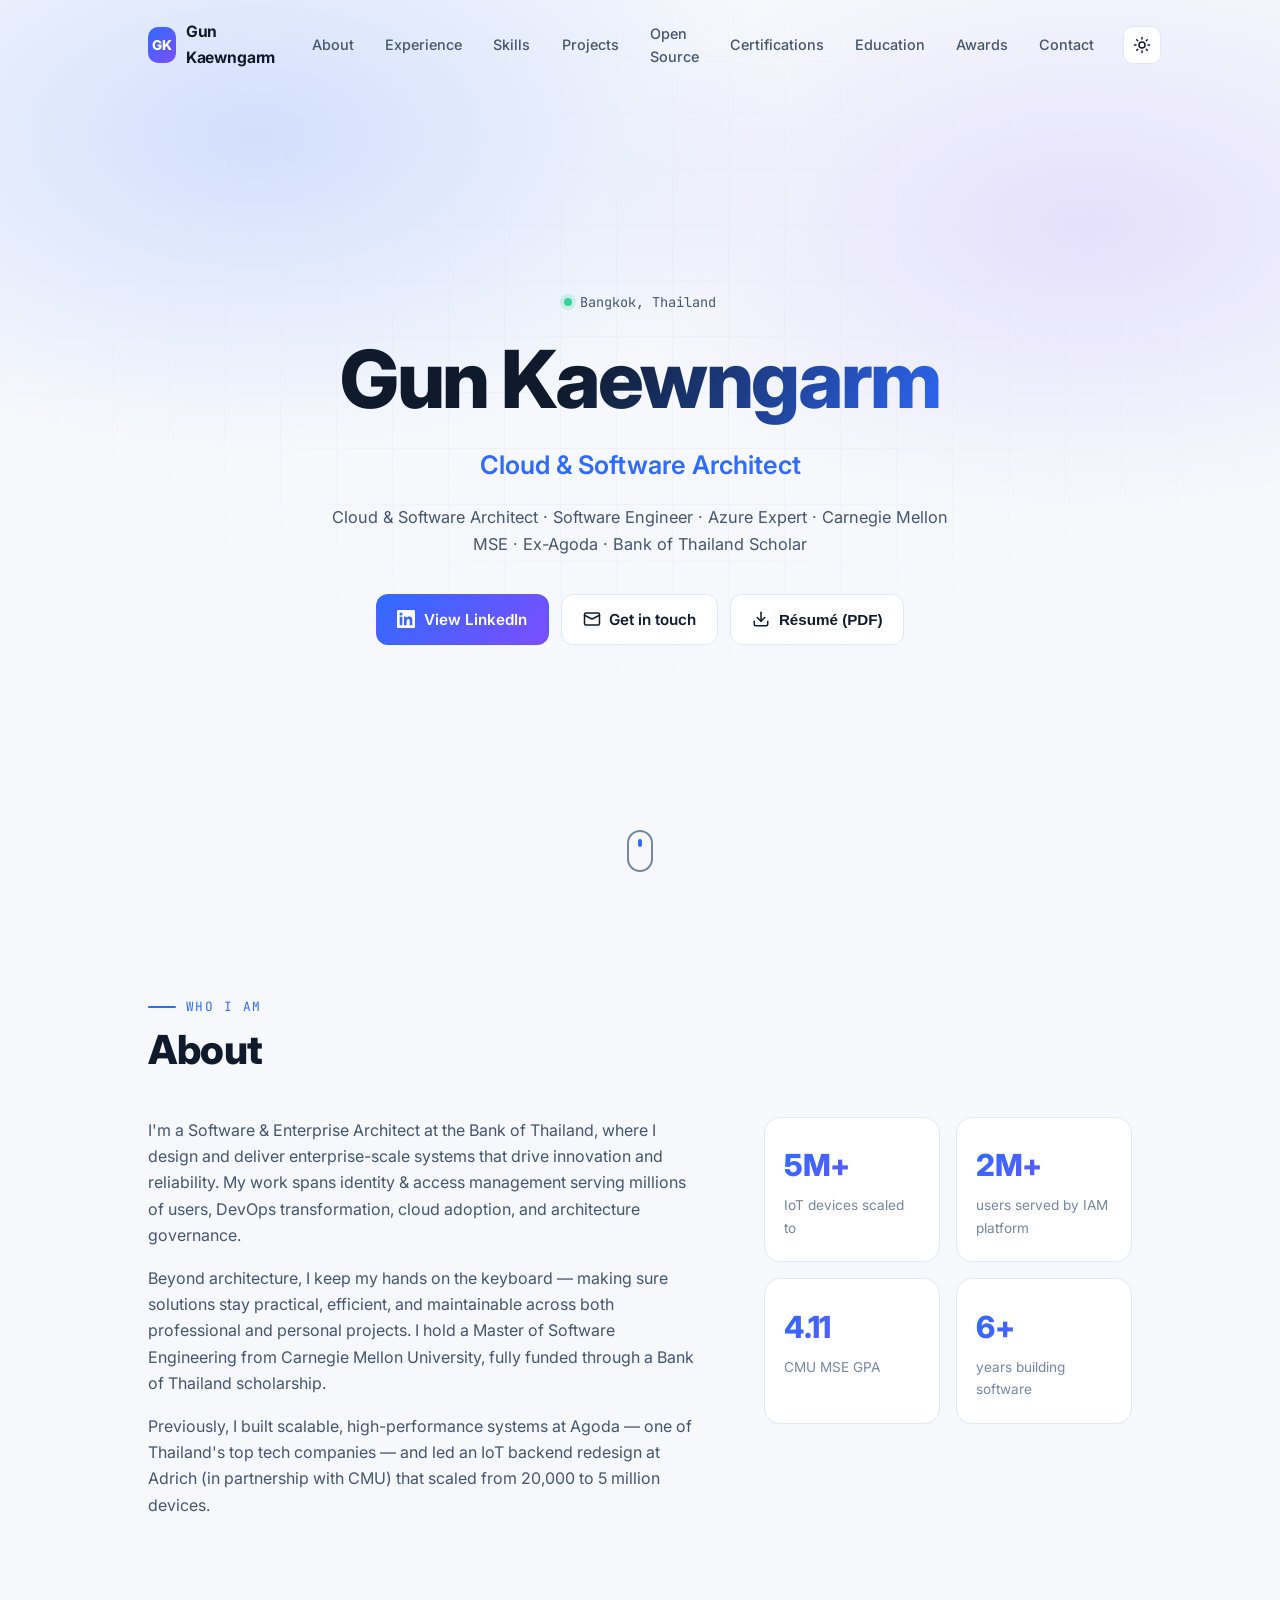
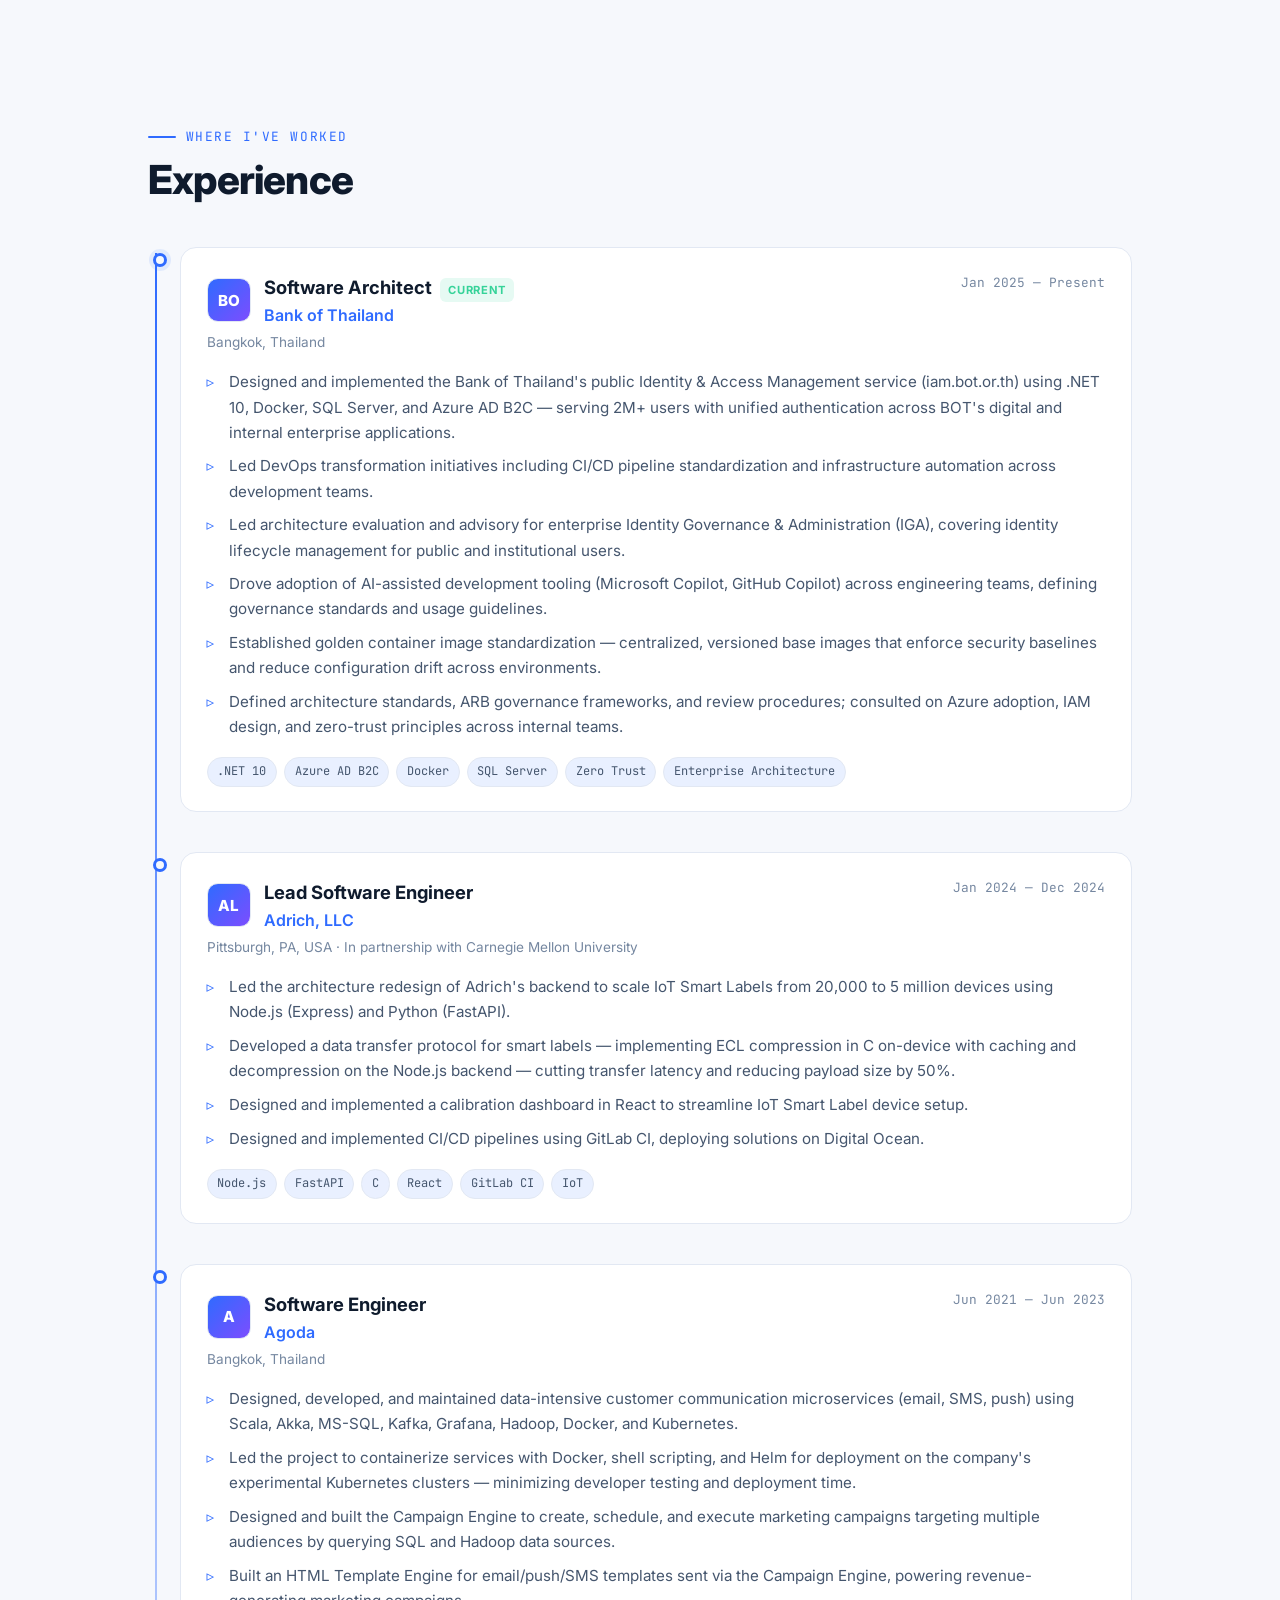
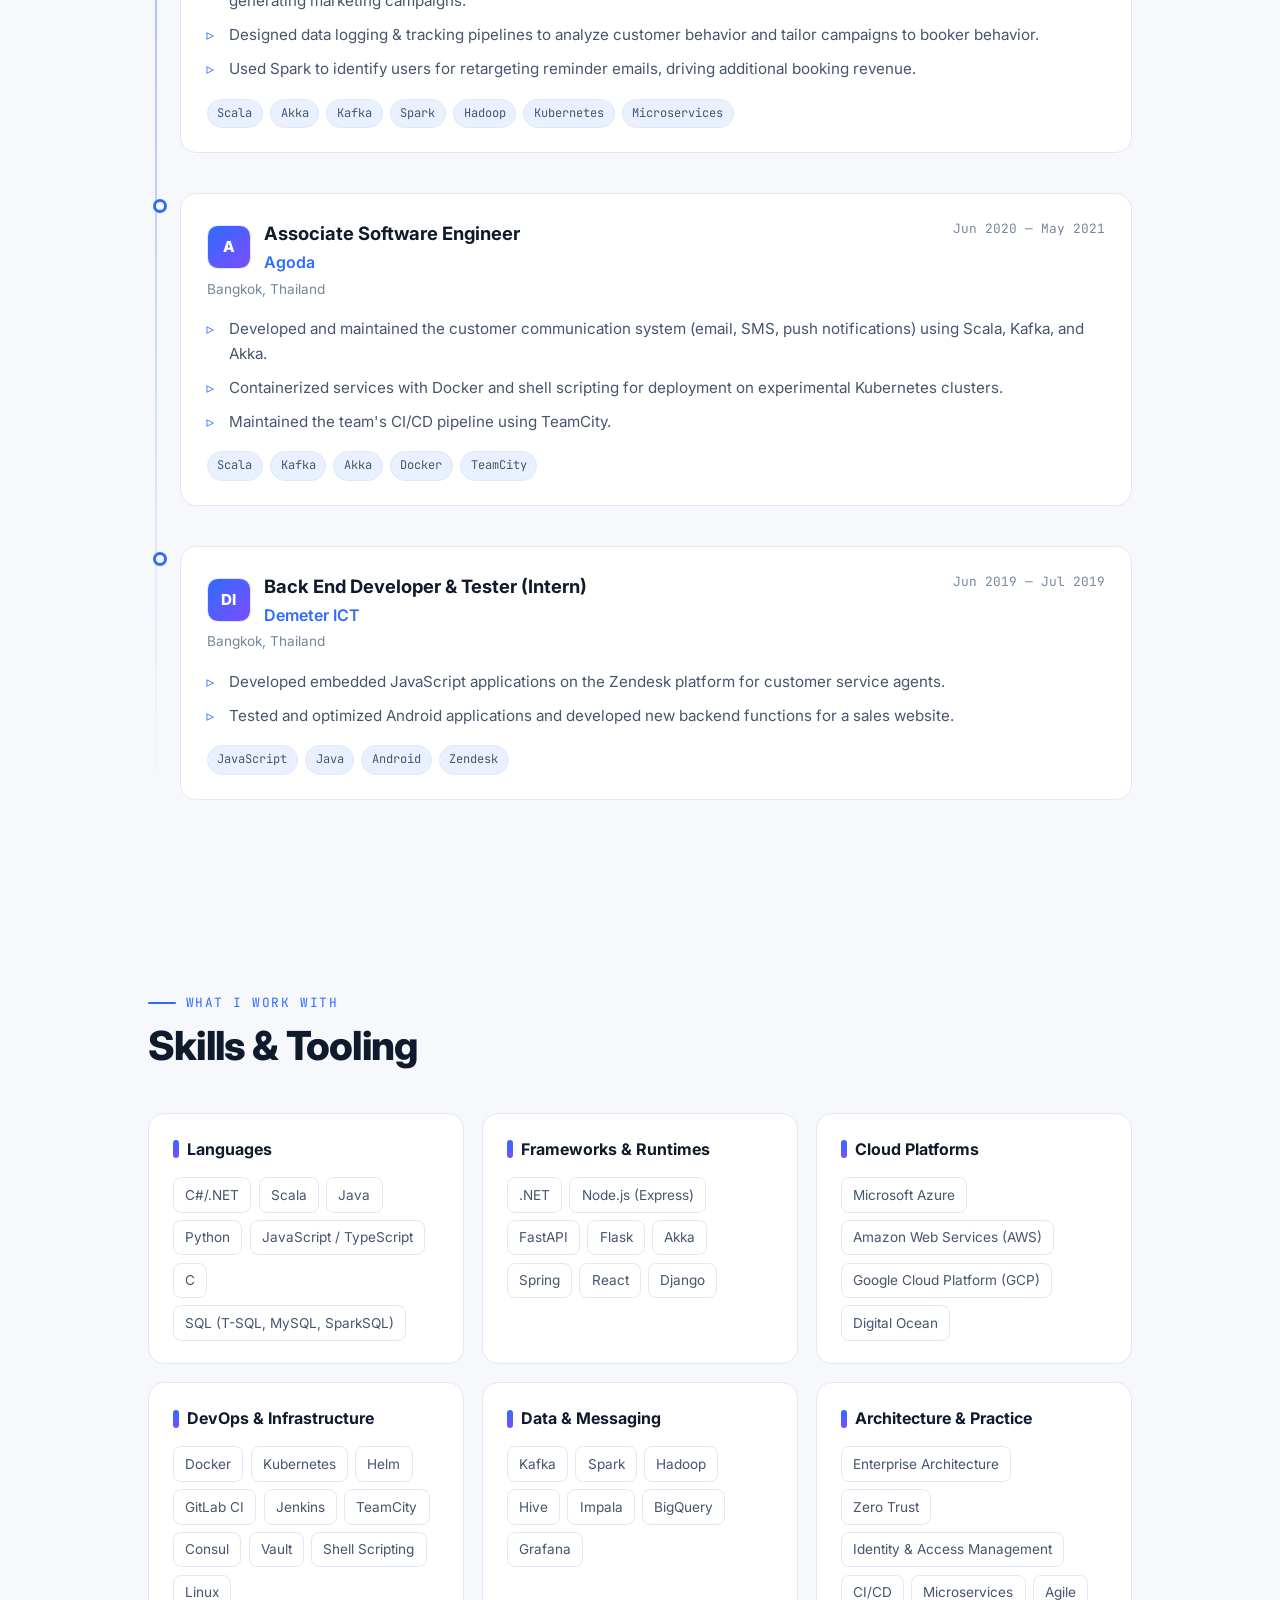
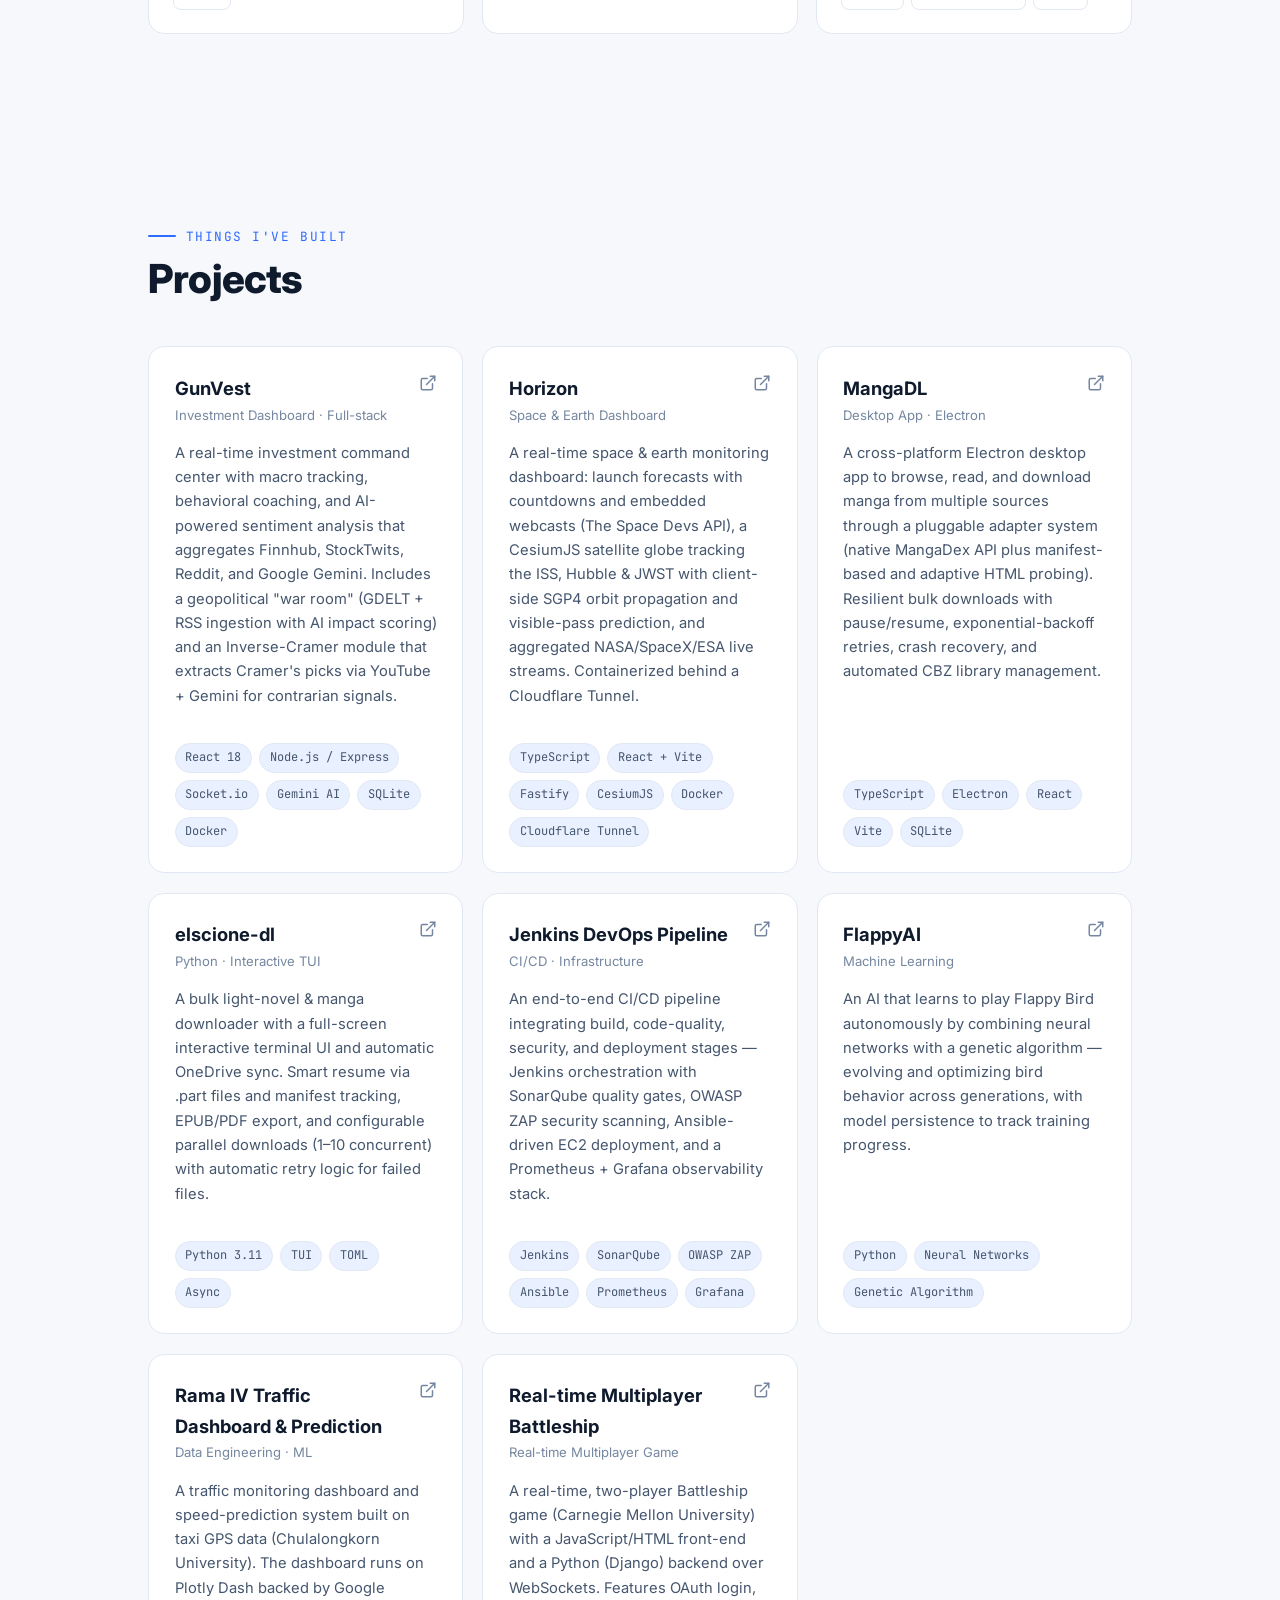
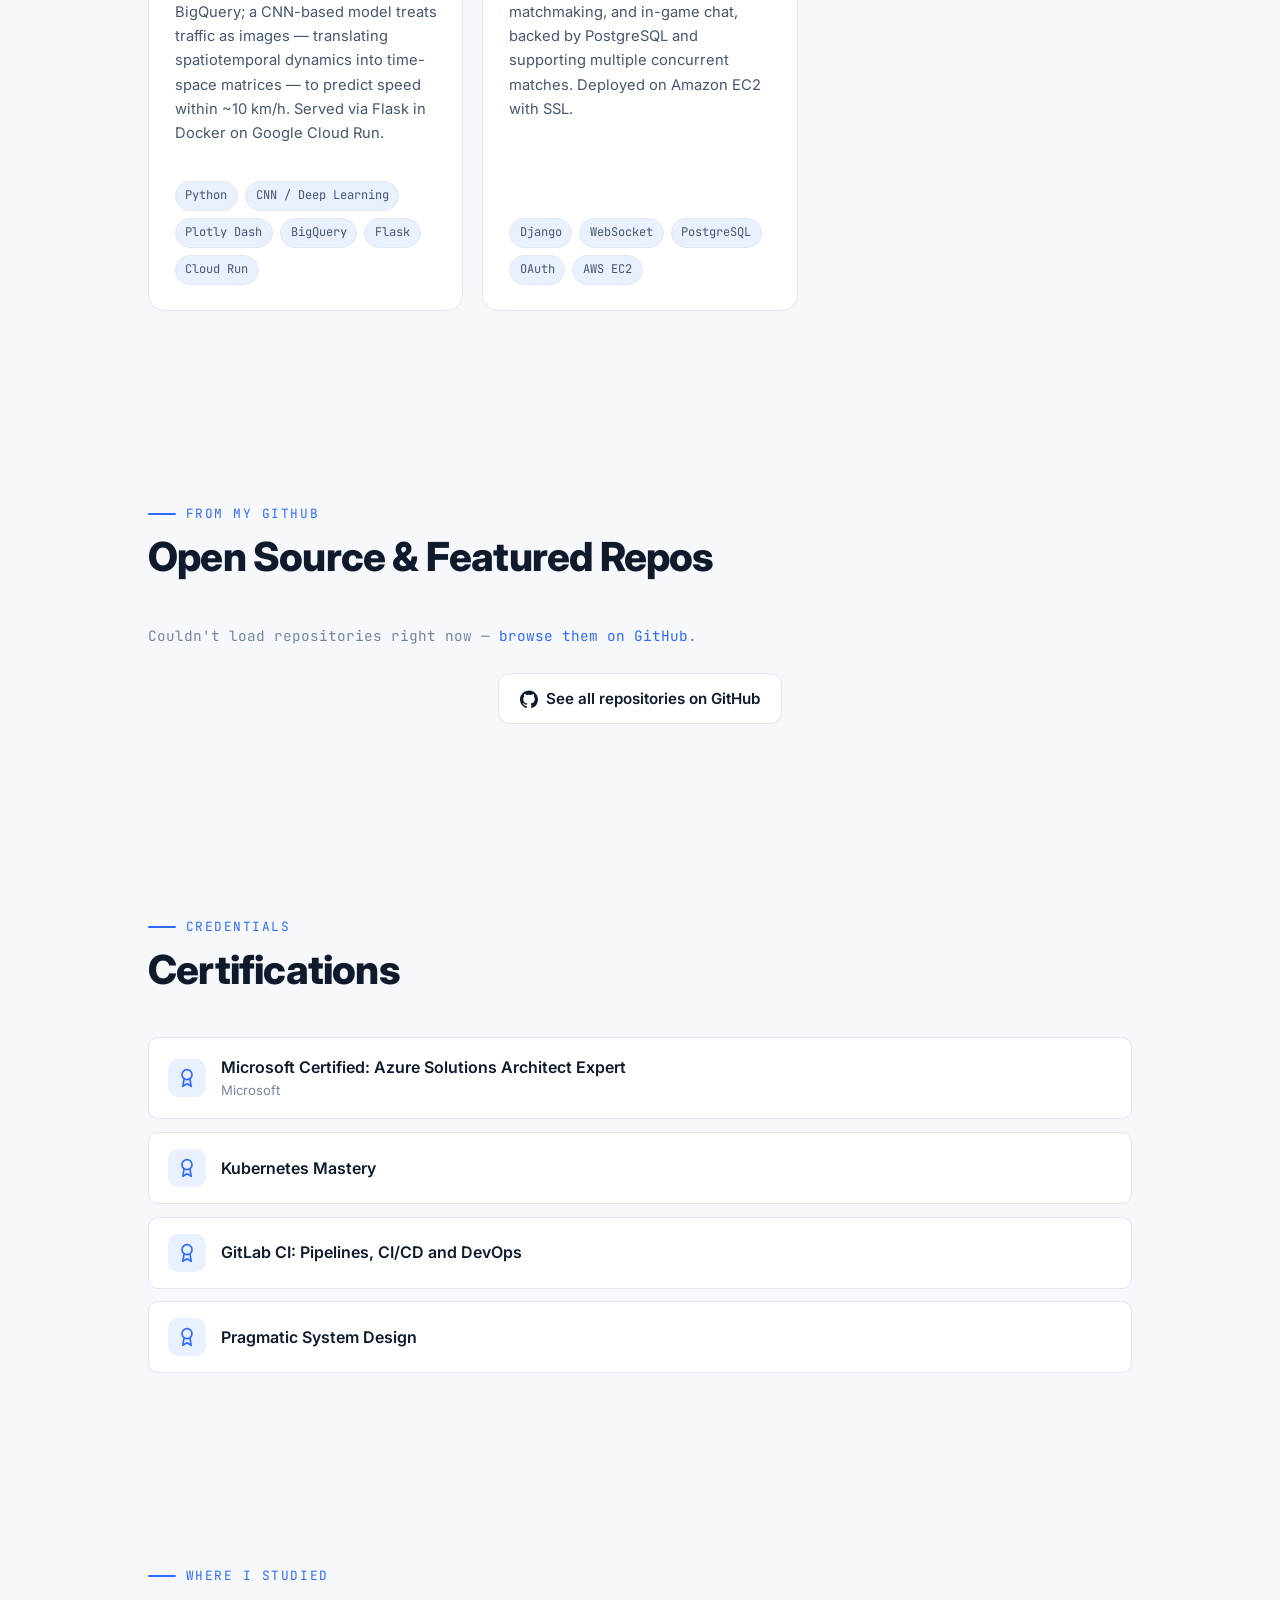
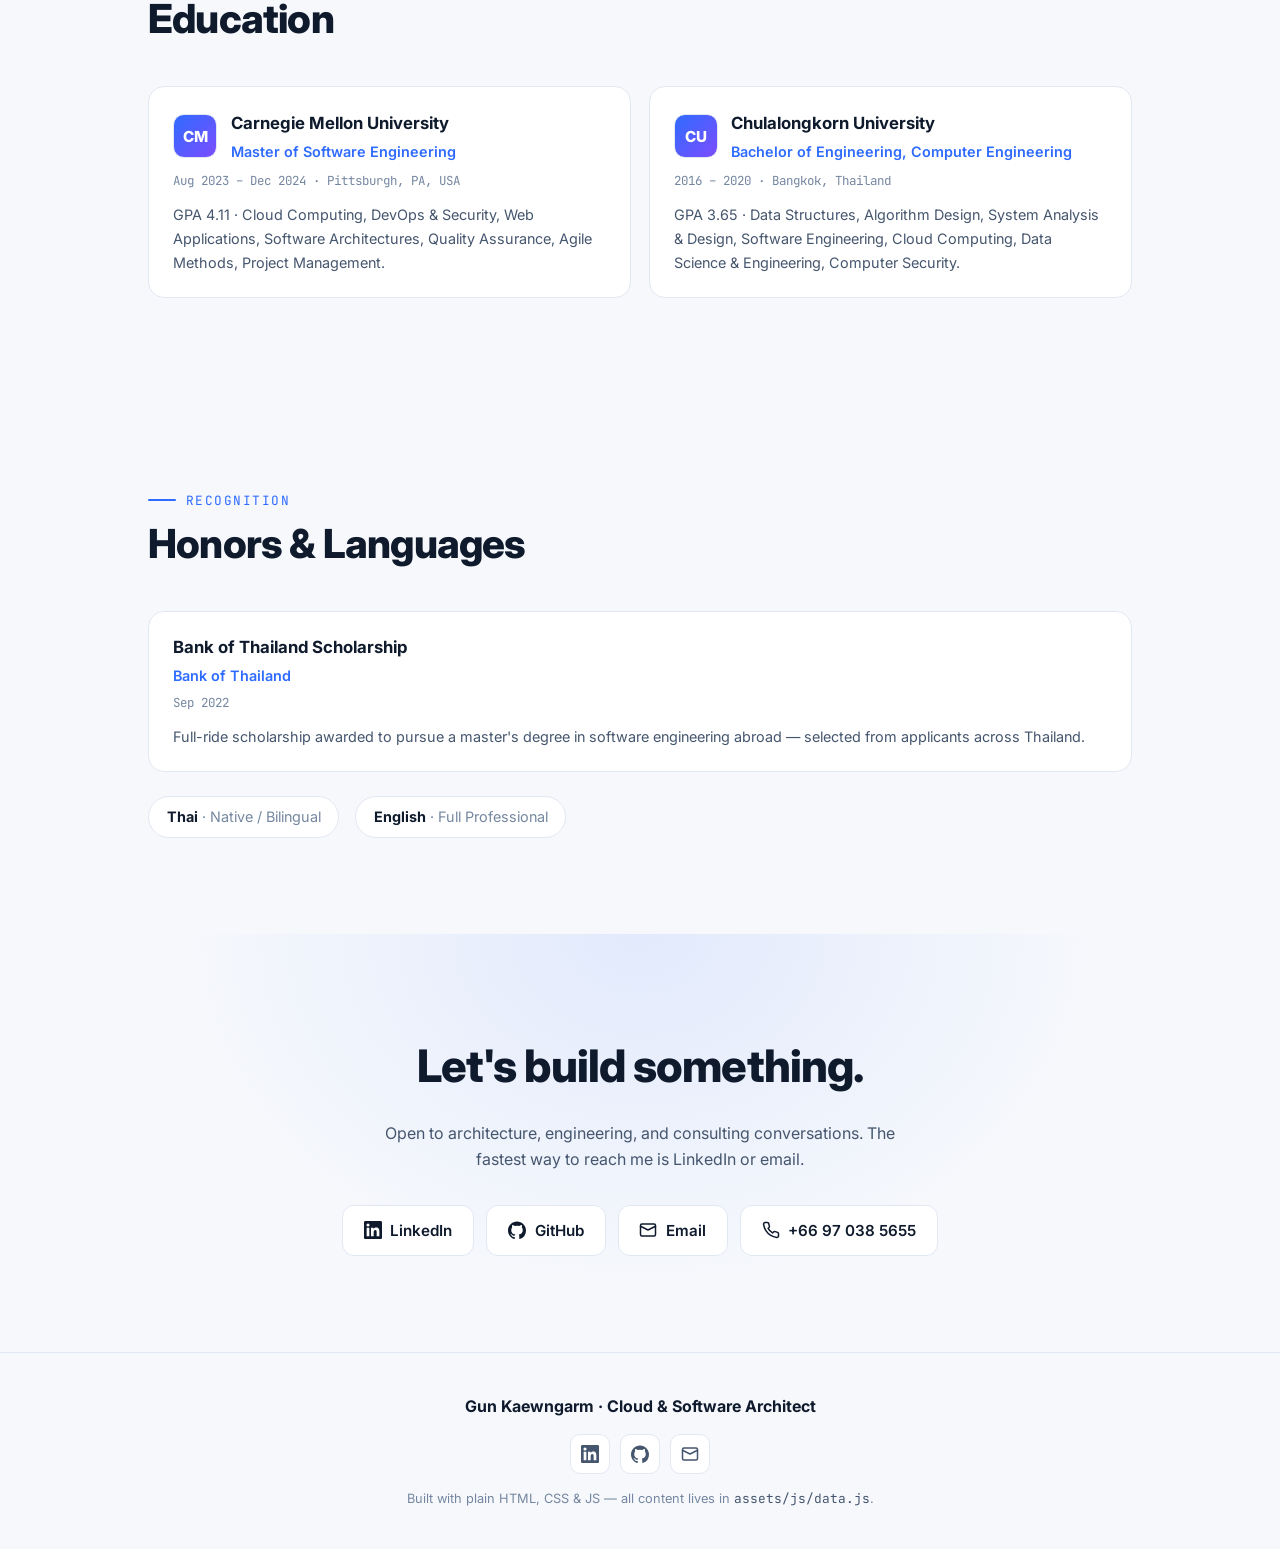
==== index.html @ 839a7183 "Add opt-in Arcane (BG3-inspired) theme Add a third theme alongside dark/light, selectable from a new" ====
<!DOCTYPE html>
<html lang="en" data-theme="dark">
<head>
  <meta charset="UTF-8" />
  <meta name="viewport" content="width=device-width, initial-scale=1.0" />
  <title>Gun Kaewngarm — Cloud & Software Architect</title>
  <meta name="description" content="Gun Kaewngarm — Cloud & Software Architect at the Bank of Thailand. Carnegie Mellon Master of Software Engineering, ex-Agoda." />
  <meta name="author" content="Gun Kaewngarm" />

  <!-- Open Graph / social preview -->
  <meta property="og:type" content="website" />
  <meta property="og:title" content="Gun Kaewngarm — Cloud & Software Architect" />
  <meta property="og:description" content="Cloud & Software Architect at the Bank of Thailand. Carnegie Mellon MSE, ex-Agoda." />
  <meta property="og:url" content="https://givewgun.com" />
  <meta property="og:image" content="https://givewgun.com/assets/og-image.png" />
  <meta name="twitter:card" content="summary_large_image" />
  <meta name="twitter:image" content="https://givewgun.com/assets/og-image.png" />

  <link rel="canonical" href="https://givewgun.com" />
  <link rel="icon" type="image/svg+xml" href="assets/favicon.svg" />

  <link rel="preconnect" href="https://fonts.googleapis.com" />
  <link rel="preconnect" href="https://fonts.gstatic.com" crossorigin />
  <link href="https://fonts.googleapis.com/css2?family=Cinzel:wght@500;600;700&family=Inter:wght@400;500;600;700;800&family=JetBrains+Mono:wght@400;500&display=swap" rel="stylesheet" />

  <link rel="stylesheet" href="assets/css/styles.css" />
</head>
<body>
  <!-- Skip link for accessibility -->
  <a href="#main" class="skip-link">Skip to content</a>

  <!-- Navigation -->
  <header class="nav" id="nav">
    <div class="nav__inner">
      <a href="#top" class="nav__logo" aria-label="Home">
        <span class="nav__logo-mark" data-logo></span>
        <span class="nav__logo-text" data-name></span>
      </a>
      <nav class="nav__links" data-nav aria-label="Primary"></nav>
      <div class="nav__actions">
        <div class="theme-menu" id="themeMenu">
          <button class="theme-toggle" id="themeToggle" aria-haspopup="true" aria-expanded="false" aria-label="Choose theme" title="Choose theme"></button>
        </div>
        <button class="nav__burger" id="burger" aria-label="Open menu" aria-expanded="false">
          <span></span><span></span><span></span>
        </button>
      </div>
    </div>
  </header>

  <main id="main">
    <!-- Hero -->
    <section class="hero" id="top">
      <div class="hero__bg" aria-hidden="true"></div>
      <div class="hero__inner">
        <p class="hero__eyebrow" data-hero-location></p>
        <h1 class="hero__name" data-hero-name></h1>
        <p class="hero__role" data-hero-role></p>
        <p class="hero__headline" data-hero-headline></p>
        <div class="hero__cta" data-hero-cta></div>
      </div>
      <a href="#about" class="hero__scroll" aria-label="Scroll down">
        <span></span>
      </a>
    </section>

    <!-- Dynamic sections render here -->
    <div id="sections"></div>
  </main>

  <footer class="footer">
    <div class="footer__inner">
      <p class="footer__name" data-footer-name></p>
      <div class="footer__links" data-footer-links></div>
      <p class="footer__note">Built with plain HTML, CSS & JS — all content lives in <code>assets/js/data.js</code>.</p>
    </div>
  </footer>

  <script src="assets/js/data.js"></script>
  <script src="assets/js/resume.js"></script>
  <script src="assets/js/main.js"></script>
</body>
</html>
---- assets/css/styles.css ----
/* ==========================================================================
   THEME TOKENS
   ========================================================================== */
:root {
  --max-width: 1080px;
  --gutter: clamp(1.25rem, 4vw, 3rem);
  --radius: 16px;
  --radius-sm: 10px;
  --font-sans: "Inter", system-ui, -apple-system, "Segoe UI", Roboto, sans-serif;
  --font-mono: "JetBrains Mono", ui-monospace, "SFMono-Regular", Menlo, monospace;
  /* Display font for headings. Dark/light keep the sans; Arcane overrides it. */
  --font-display: var(--font-sans);
  --transition: 0.25s cubic-bezier(0.4, 0, 0.2, 1);
}

html[data-theme="dark"] {
  --bg: #0a0e16;
  --bg-soft: #111722;
  --bg-card: #141b29;
  --bg-elev: #1a2333;
  --border: #243044;
  --text: #e8eef7;
  --text-soft: #9fb0c7;
  --text-dim: #6c7d96;
  --accent: #5e8bff;
  --accent-2: #9b7bff;
  --accent-soft: rgba(94, 139, 255, 0.14);
  --shadow: 0 18px 50px -20px rgba(0, 0, 0, 0.65);
  --hero-glow-1: rgba(94, 139, 255, 0.22);
  --hero-glow-2: rgba(155, 123, 255, 0.18);
}

html[data-theme="light"] {
  --bg: #f6f8fc;
  --bg-soft: #ffffff;
  --bg-card: #ffffff;
  --bg-elev: #ffffff;
  --border: #e2e8f3;
  --text: #0f1b2d;
  --text-soft: #45566e;
  --text-dim: #7587a0;
  --accent: #2f6bff;
  --accent-2: #7c4dff;
  --accent-soft: rgba(47, 107, 255, 0.1);
  --shadow: 0 18px 45px -24px rgba(31, 54, 99, 0.4);
  --hero-glow-1: rgba(47, 107, 255, 0.18);
  --hero-glow-2: rgba(124, 77, 255, 0.14);
}

/* Opt-in "Arcane" theme — Baldur's Gate 3-inspired (gold + arcane violet) */
html[data-theme="arcane"] {
  --bg: #0c0913;
  --bg-soft: #130e1d;
  --bg-card: #181125;
  --bg-elev: #20172f;
  --border: #34284a;
  --text: #f1e9da;
  --text-soft: #c3b6cf;
  --text-dim: #8a7c9c;
  --accent: #d4af37;
  --accent-2: #9a6cff;
  --accent-soft: rgba(212, 175, 55, 0.14);
  --shadow: 0 20px 55px -22px rgba(0, 0, 0, 0.8);
  --hero-glow-1: rgba(212, 175, 55, 0.22);
  --hero-glow-2: rgba(154, 108, 255, 0.22);
  --font-display: "Cinzel", Georgia, "Times New Roman", serif;
}

/* Arcane decorative touches (kept restrained) */
html[data-theme="arcane"] body {
  background-image:
    radial-gradient(60% 50% at 50% -5%, rgba(154, 108, 255, 0.1), transparent 70%),
    radial-gradient(40% 30% at 100% 0%, rgba(212, 175, 55, 0.08), transparent 70%);
  background-attachment: fixed;
}
html[data-theme="arcane"] .section__title,
html[data-theme="arcane"] .contact__title { letter-spacing: 0.01em; }
html[data-theme="arcane"] .hero__name { letter-spacing: -0.01em; }
html[data-theme="arcane"] .section__kicker { color: var(--accent); }
html[data-theme="arcane"] .nav__logo-mark,
html[data-theme="arcane"] .btn--primary,
html[data-theme="arcane"] .stat__value,
html[data-theme="arcane"] .org-logo--fallback {
  background: linear-gradient(135deg, var(--accent), var(--accent-2));
}

/* ==========================================================================
   RESET / BASE
   ========================================================================== */
*, *::before, *::after { box-sizing: border-box; }
* { margin: 0; }

html { scroll-behavior: smooth; scroll-padding-top: 90px; }

body {
  font-family: var(--font-sans);
  background: var(--bg);
  color: var(--text);
  line-height: 1.65;
  -webkit-font-smoothing: antialiased;
  text-rendering: optimizeLegibility;
  transition: background var(--transition), color var(--transition);
  overflow-x: hidden;
}

@media (prefers-reduced-motion: reduce) {
  html { scroll-behavior: auto; }
  *, *::before, *::after { animation-duration: 0.001ms !important; transition-duration: 0.001ms !important; }
}

a { color: inherit; text-decoration: none; }
ul { list-style: none; padding: 0; }
img { max-width: 100%; display: block; }

.skip-link {
  position: absolute; left: -999px; top: 0; z-index: 200;
  background: var(--accent); color: #fff; padding: 0.6rem 1rem; border-radius: 0 0 8px 0;
}
.skip-link:focus { left: 0; }

:focus-visible { outline: 2px solid var(--accent); outline-offset: 3px; border-radius: 4px; }

/* ==========================================================================
   LAYOUT HELPERS
   ========================================================================== */
.section {
  max-width: var(--max-width);
  margin: 0 auto;
  padding: clamp(3.5rem, 8vw, 6rem) var(--gutter);
}
.section__head { margin-bottom: 2.75rem; }
.section__kicker {
  font-family: var(--font-mono);
  font-size: 0.8rem;
  letter-spacing: 0.12em;
  text-transform: uppercase;
  color: var(--accent);
  display: flex; align-items: center; gap: 0.6rem;
}
.section__kicker::before {
  content: ""; width: 28px; height: 2px; background: var(--accent); border-radius: 2px;
}
.section__title {
  font-family: var(--font-display);
  font-size: clamp(1.7rem, 4vw, 2.5rem);
  font-weight: 800;
  letter-spacing: -0.02em;
  margin-top: 0.6rem;
  line-height: 1.15;
}

/* ==========================================================================
   NAV
   ========================================================================== */
.nav {
  position: fixed; top: 0; left: 0; right: 0; z-index: 100;
  transition: background var(--transition), border-color var(--transition), backdrop-filter var(--transition);
  border-bottom: 1px solid transparent;
}
.nav.is-scrolled {
  background: color-mix(in srgb, var(--bg) 82%, transparent);
  backdrop-filter: blur(14px) saturate(160%);
  border-bottom-color: var(--border);
}
.nav__inner {
  max-width: var(--max-width); margin: 0 auto;
  padding: 0.85rem var(--gutter);
  display: flex; align-items: center; justify-content: space-between; gap: 1rem;
}
.nav__logo { display: flex; align-items: center; gap: 0.6rem; font-weight: 700; }
.nav__logo-mark {
  display: grid; place-items: center;
  width: 36px; height: 36px; border-radius: 10px;
  background: linear-gradient(135deg, var(--accent), var(--accent-2));
  color: #fff; font-size: 0.85rem; font-weight: 800; letter-spacing: 0.02em;
}
.nav__logo-text { font-size: 0.98rem; letter-spacing: -0.01em; }
.nav__links { display: flex; align-items: center; gap: 0.35rem; }
.nav__links a {
  font-size: 0.9rem; font-weight: 500; color: var(--text-soft);
  padding: 0.5rem 0.8rem; border-radius: 8px; transition: color var(--transition), background var(--transition);
}
.nav__links a:hover { color: var(--text); background: var(--accent-soft); }
.nav__links a.is-active { color: var(--accent); }
.nav__actions { display: flex; align-items: center; gap: 0.5rem; }

.theme-toggle {
  width: 38px; height: 38px; border-radius: 10px; cursor: pointer;
  background: var(--bg-card); border: 1px solid var(--border); color: var(--text);
  display: grid; place-items: center; transition: var(--transition);
}
.theme-toggle:hover { border-color: var(--accent); color: var(--accent); }
.theme-toggle svg { width: 18px; height: 18px; }

/* Theme menu (dropdown) */
.theme-menu { position: relative; }
.theme-menu__pop {
  position: absolute; top: calc(100% + 8px); right: 0; z-index: 120;
  min-width: 150px; padding: 6px;
  background: var(--bg-card); border: 1px solid var(--border); border-radius: 12px;
  box-shadow: var(--shadow);
  display: flex; flex-direction: column; gap: 2px;
  opacity: 0; transform: translateY(-6px) scale(0.98); transform-origin: top right;
  pointer-events: none; transition: var(--transition);
}
.theme-menu.is-open .theme-menu__pop { opacity: 1; transform: none; pointer-events: auto; }
.theme-menu__item {
  display: flex; align-items: center; gap: 0.6rem; width: 100%;
  padding: 0.5rem 0.7rem; border-radius: 8px; cursor: pointer;
  background: none; border: none; color: var(--text-soft);
  font: inherit; font-size: 0.9rem; text-align: left; transition: var(--transition);
}
.theme-menu__item:hover { background: var(--accent-soft); color: var(--text); }
.theme-menu__item.is-active { color: var(--accent); }
.theme-menu__item.is-active::after { content: "✓"; margin-left: auto; font-size: 0.85rem; }
.theme-menu__item svg { width: 17px; height: 17px; flex: none; }

.nav__burger {
  display: none; width: 38px; height: 38px; border-radius: 10px; cursor: pointer;
  background: var(--bg-card); border: 1px solid var(--border);
  flex-direction: column; align-items: center; justify-content: center; gap: 4px;
}
.nav__burger span { width: 18px; height: 2px; background: var(--text); border-radius: 2px; transition: var(--transition); }
.nav__burger[aria-expanded="true"] span:nth-child(1) { transform: translateY(6px) rotate(45deg); }
.nav__burger[aria-expanded="true"] span:nth-child(2) { opacity: 0; }
.nav__burger[aria-expanded="true"] span:nth-child(3) { transform: translateY(-6px) rotate(-45deg); }

@media (max-width: 820px) {
  .nav__burger { display: flex; }
  .nav__links {
    position: fixed; inset: 64px 0 auto 0;
    flex-direction: column; align-items: stretch; gap: 0;
    background: var(--bg-soft); border-bottom: 1px solid var(--border);
    padding: 0.5rem var(--gutter) 1.25rem;
    transform: translateY(-120%); opacity: 0; pointer-events: none;
    transition: var(--transition);
  }
  .nav__links.is-open { transform: translateY(0); opacity: 1; pointer-events: auto; }
  .nav__links a { padding: 0.85rem 0.5rem; border-radius: 0; }
}

/* ==========================================================================
   HERO
   ========================================================================== */
.hero {
  position: relative; min-height: 100svh;
  display: flex; flex-direction: column; align-items: center; justify-content: center;
  text-align: center; padding: 7rem var(--gutter) 5rem;
  overflow: hidden;
}
.hero__bg {
  position: absolute; inset: 0; z-index: 0;
  background:
    radial-gradient(60% 50% at 20% 15%, var(--hero-glow-1), transparent 70%),
    radial-gradient(55% 45% at 85% 25%, var(--hero-glow-2), transparent 70%);
}
.hero__bg::after {
  content: ""; position: absolute; inset: 0;
  background-image: linear-gradient(var(--border) 1px, transparent 1px), linear-gradient(90deg, var(--border) 1px, transparent 1px);
  background-size: 56px 56px;
  -webkit-mask-image: radial-gradient(ellipse 70% 60% at 50% 40%, #000 30%, transparent 75%);
  mask-image: radial-gradient(ellipse 70% 60% at 50% 40%, #000 30%, transparent 75%);
  opacity: 0.35;
}
.hero__inner { position: relative; z-index: 1; max-width: 820px; }
.hero__eyebrow {
  font-family: var(--font-mono); font-size: 0.85rem; color: var(--text-soft);
  display: inline-flex; align-items: center; gap: 0.5rem; margin-bottom: 1.25rem;
}
.hero__eyebrow::before { content: ""; width: 8px; height: 8px; border-radius: 50%; background: #36d399; box-shadow: 0 0 0 4px rgba(54, 211, 153, 0.18); }
.hero__name {
  font-family: var(--font-display);
  font-size: clamp(2.6rem, 9vw, 5rem); font-weight: 800; letter-spacing: -0.03em; line-height: 1.12;
  padding-bottom: 0.08em;
  background: linear-gradient(120deg, var(--text), var(--text) 40%, var(--accent));
  -webkit-background-clip: text; background-clip: text; color: transparent;
}
.hero__role {
  font-size: clamp(1.15rem, 3vw, 1.6rem); font-weight: 600; margin-top: 0.9rem;
  color: var(--accent);
}
.hero__headline {
  color: var(--text-soft); max-width: 640px; margin: 1.1rem auto 0; font-size: 1.02rem;
}
.hero__cta { display: flex; flex-wrap: wrap; gap: 0.75rem; justify-content: center; margin-top: 2.25rem; }

.btn {
  display: inline-flex; align-items: center; gap: 0.55rem;
  padding: 0.75rem 1.3rem; border-radius: 12px; font-weight: 600; font-size: 0.95rem;
  border: 1px solid var(--border); cursor: pointer; transition: var(--transition);
}
.btn svg { width: 18px; height: 18px; }
.btn--primary { background: linear-gradient(135deg, var(--accent), var(--accent-2)); color: #fff; border-color: transparent; }
.btn--primary:hover { transform: translateY(-2px); box-shadow: 0 12px 28px -10px var(--accent); }
.btn--ghost { background: var(--bg-card); color: var(--text); }
.btn--ghost:hover { border-color: var(--accent); color: var(--accent); transform: translateY(-2px); }

.hero__scroll {
  position: absolute; bottom: 1.75rem; left: 50%; transform: translateX(-50%); z-index: 1;
  width: 26px; height: 42px; border: 2px solid var(--text-dim); border-radius: 14px;
  display: grid; justify-items: center; padding-top: 7px;
}
.hero__scroll span { width: 4px; height: 8px; border-radius: 4px; background: var(--accent); animation: scroll 1.6s infinite; }
@keyframes scroll { 0% { opacity: 0; transform: translateY(-3px); } 50% { opacity: 1; } 100% { opacity: 0; transform: translateY(10px); } }

/* ==========================================================================
   REVEAL ANIMATION
   ========================================================================== */
.reveal { opacity: 0; transform: translateY(24px); transition: opacity 0.6s ease, transform 0.6s ease; }
.reveal.is-visible { opacity: 1; transform: none; }

/* ==========================================================================
   ABOUT
   ========================================================================== */
.about__grid { display: grid; grid-template-columns: 1.5fr 1fr; gap: clamp(2rem, 5vw, 4rem); align-items: start; }
.about__text p { color: var(--text-soft); margin-bottom: 1rem; }
.about__stats { display: grid; grid-template-columns: 1fr 1fr; gap: 1rem; }
.stat {
  background: var(--bg-card); border: 1px solid var(--border); border-radius: var(--radius);
  padding: 1.4rem 1.2rem; transition: var(--transition);
}
.stat:hover { border-color: var(--accent); transform: translateY(-3px); box-shadow: var(--shadow); }
.stat__value {
  font-size: 1.9rem; font-weight: 800; letter-spacing: -0.02em;
  background: linear-gradient(120deg, var(--accent), var(--accent-2));
  -webkit-background-clip: text; background-clip: text; color: transparent;
}
.stat__label { font-size: 0.85rem; color: var(--text-dim); margin-top: 0.25rem; }
@media (max-width: 760px) { .about__grid { grid-template-columns: 1fr; } }

/* ==========================================================================
   EXPERIENCE TIMELINE
   ========================================================================== */
.timeline { position: relative; padding-left: 2rem; }
.timeline::before {
  content: ""; position: absolute; left: 7px; top: 6px; bottom: 6px; width: 2px;
  background: linear-gradient(var(--accent), transparent);
}
.tl-item { position: relative; padding-bottom: 2.5rem; }
.tl-item:last-child { padding-bottom: 0; }
.tl-item::before {
  content: ""; position: absolute; left: -1.69rem; top: 6px; width: 14px; height: 14px;
  border-radius: 50%; background: var(--bg); border: 3px solid var(--accent);
}
.tl-item--current::before { box-shadow: 0 0 0 4px var(--accent-soft); }
.tl-card {
  background: var(--bg-card); border: 1px solid var(--border); border-radius: var(--radius);
  padding: 1.5rem 1.6rem; transition: var(--transition);
}
.tl-card:hover { border-color: var(--accent); box-shadow: var(--shadow); }
.tl-top { display: flex; flex-wrap: wrap; justify-content: space-between; gap: 0.4rem 1rem; align-items: flex-start; }
.tl-head { display: flex; gap: 0.85rem; align-items: center; }

/* Org logo badge (used in experience + education) */
.org-logo {
  flex: none; width: 44px; height: 44px; border-radius: 11px; overflow: hidden;
  display: grid; place-items: center; background: #fff; border: 1px solid var(--border);
  font-weight: 800; font-size: 0.95rem; color: #fff;
}
.org-logo img { max-width: 30px; max-height: 30px; object-fit: contain; }
.org-logo--fallback { background: linear-gradient(135deg, var(--accent), var(--accent-2)); }
.org-logo--fallback img { display: none; }
/* Wordmark-style (wide) logos get a pill-shaped badge */
.org-logo--wide { width: auto; max-width: 144px; padding: 0 9px; }
.org-logo--wide img { max-width: 126px; max-height: 26px; }
.tl-role { font-size: 1.15rem; font-weight: 700; }
.tl-company { color: var(--accent); font-weight: 600; }
.tl-period {
  font-family: var(--font-mono); font-size: 0.8rem; color: var(--text-dim);
  white-space: nowrap;
}
.tl-meta { font-size: 0.85rem; color: var(--text-dim); margin-top: 0.15rem; }
.tl-badge {
  display: inline-block; font-size: 0.7rem; font-weight: 700; text-transform: uppercase; letter-spacing: 0.06em;
  color: #36d399; background: rgba(54, 211, 153, 0.12); padding: 0.15rem 0.5rem; border-radius: 6px; margin-left: 0.5rem;
}
.tl-bullets { margin-top: 1rem; display: grid; gap: 0.55rem; }
.tl-bullets li { position: relative; padding-left: 1.4rem; color: var(--text-soft); font-size: 0.95rem; }
.tl-bullets li::before { content: "▹"; position: absolute; left: 0; color: var(--accent); }
.tag-row { display: flex; flex-wrap: wrap; gap: 0.45rem; margin-top: 1.1rem; }
.tag {
  font-family: var(--font-mono); font-size: 0.75rem; color: var(--text-soft);
  background: var(--accent-soft); border: 1px solid var(--border); padding: 0.25rem 0.6rem; border-radius: 999px;
}

/* ==========================================================================
   SKILLS
   ========================================================================== */
.skills__grid { display: grid; grid-template-columns: repeat(auto-fit, minmax(280px, 1fr)); gap: 1.1rem; }
.skill-card {
  background: var(--bg-card); border: 1px solid var(--border); border-radius: var(--radius);
  padding: 1.4rem 1.5rem; transition: var(--transition);
}
.skill-card:hover { border-color: var(--accent); transform: translateY(-3px); box-shadow: var(--shadow); }
.skill-card__title { font-size: 1rem; font-weight: 700; margin-bottom: 0.9rem; display: flex; align-items: center; gap: 0.5rem; }
.skill-card__title::before { content: ""; width: 6px; height: 18px; border-radius: 3px; background: linear-gradient(var(--accent), var(--accent-2)); }
.chip-row { display: flex; flex-wrap: wrap; gap: 0.45rem; }
.chip {
  font-size: 0.85rem; color: var(--text-soft); background: var(--bg-elev);
  border: 1px solid var(--border); padding: 0.35rem 0.7rem; border-radius: 8px; transition: var(--transition);
}
.chip:hover { color: var(--accent); border-color: var(--accent); }

/* ==========================================================================
   PROJECTS
   ========================================================================== */
.projects__grid { display: grid; grid-template-columns: repeat(auto-fit, minmax(300px, 1fr)); gap: 1.2rem; }
.project-card {
  display: flex; flex-direction: column;
  background: var(--bg-card); border: 1px solid var(--border); border-radius: var(--radius);
  padding: 1.6rem; transition: var(--transition); position: relative; overflow: hidden;
}
.project-card::before {
  content: ""; position: absolute; inset: 0 0 auto 0; height: 3px;
  background: linear-gradient(90deg, var(--accent), var(--accent-2)); transform: scaleX(0); transform-origin: left; transition: var(--transition);
}
.project-card:hover { border-color: var(--accent); transform: translateY(-4px); box-shadow: var(--shadow); }
.project-card:hover::before { transform: scaleX(1); }
.project-card__head { display: flex; align-items: start; justify-content: space-between; gap: 0.75rem; }
.project-card__title { font-size: 1.15rem; font-weight: 700; }
.project-card__org { font-size: 0.82rem; color: var(--text-dim); margin-top: 0.1rem; }
.project-card__link { color: var(--text-dim); transition: var(--transition); }
.project-card__link:hover { color: var(--accent); }
.project-card__link svg { width: 18px; height: 18px; }
.project-card__desc { color: var(--text-soft); font-size: 0.92rem; margin: 0.9rem 0 1.1rem; flex: 1; }

/* ==========================================================================
   REPOS (live from GitHub)
   ========================================================================== */
.repos__grid { display: grid; grid-template-columns: repeat(auto-fit, minmax(290px, 1fr)); gap: 1.1rem; }
.repos__status { grid-column: 1 / -1; color: var(--text-dim); font-family: var(--font-mono); font-size: 0.9rem; }
.repos__status a { color: var(--accent); }
.repos__cta { margin-top: 1.6rem; display: flex; justify-content: center; }
.repo-card {
  display: flex; flex-direction: column;
  background: var(--bg-card); border: 1px solid var(--border); border-radius: var(--radius);
  padding: 1.3rem 1.4rem; transition: var(--transition);
}
.repo-card:hover { border-color: var(--accent); transform: translateY(-4px); box-shadow: var(--shadow); }
.repo-card__top { display: flex; align-items: center; gap: 0.55rem; color: var(--accent); }
.repo-card__top svg { width: 18px; height: 18px; flex: none; }
.repo-card__name { font-weight: 700; color: var(--text); font-size: 1.02rem; word-break: break-word; }
.repo-card__desc { color: var(--text-soft); font-size: 0.9rem; margin: 0.7rem 0 1rem; flex: 1; }
.repo-card__meta { display: flex; flex-wrap: wrap; gap: 1rem; font-size: 0.82rem; color: var(--text-dim); }
.repo-card__meta span { display: inline-flex; align-items: center; gap: 0.3rem; }
.repo-card__meta svg { width: 14px; height: 14px; }
.repo-card__lang i { width: 11px; height: 11px; border-radius: 50%; background: var(--accent); display: inline-block; }

/* ==========================================================================
   CERTS / EDUCATION / AWARDS / LANGUAGES
   ========================================================================== */
.card-grid { display: grid; grid-template-columns: repeat(auto-fit, minmax(280px, 1fr)); gap: 1.1rem; }
.info-card {
  background: var(--bg-card); border: 1px solid var(--border); border-radius: var(--radius);
  padding: 1.4rem 1.5rem; transition: var(--transition);
}
.info-card:hover { border-color: var(--accent); transform: translateY(-3px); box-shadow: var(--shadow); }
.info-card__head { display: flex; gap: 0.85rem; align-items: center; margin-bottom: 0.5rem; }
.info-card__title { font-weight: 700; font-size: 1.05rem; }
.info-card__sub { color: var(--accent); font-weight: 600; font-size: 0.9rem; margin-top: 0.15rem; }
.info-card__meta { font-family: var(--font-mono); font-size: 0.78rem; color: var(--text-dim); margin-top: 0.35rem; }
.info-card__detail { color: var(--text-soft); font-size: 0.9rem; margin-top: 0.7rem; }

.cert-list { display: grid; gap: 0.8rem; }
.cert-item {
  display: flex; align-items: center; gap: 0.9rem;
  background: var(--bg-card); border: 1px solid var(--border); border-radius: var(--radius-sm);
  padding: 1rem 1.2rem; transition: var(--transition);
}
.cert-item:hover { border-color: var(--accent); transform: translateX(4px); }
.cert-item__icon {
  flex: none; width: 38px; height: 38px; border-radius: 10px; display: grid; place-items: center;
  background: var(--accent-soft); color: var(--accent);
}
.cert-item__icon svg { width: 20px; height: 20px; }
.cert-item__name { font-weight: 600; }
.cert-item__issuer { font-size: 0.82rem; color: var(--text-dim); }

.lang-row { display: flex; flex-wrap: wrap; gap: 1rem; margin-top: 1.5rem; }
.lang-pill {
  background: var(--bg-card); border: 1px solid var(--border); border-radius: 999px;
  padding: 0.5rem 1.1rem; font-size: 0.9rem;
}
.lang-pill strong { color: var(--text); }
.lang-pill span { color: var(--text-dim); }

/* ==========================================================================
   CONTACT
   ========================================================================== */
.contact {
  text-align: center;
  background:
    radial-gradient(60% 120% at 50% 0%, var(--accent-soft), transparent 70%);
  border-radius: var(--radius);
}
.contact__title { font-family: var(--font-display); font-size: clamp(1.8rem, 5vw, 2.8rem); font-weight: 800; letter-spacing: -0.02em; }
.contact__text { color: var(--text-soft); max-width: 520px; margin: 1rem auto 2rem; }
.contact__links { display: flex; flex-wrap: wrap; gap: 0.75rem; justify-content: center; }

/* ==========================================================================
   FOOTER
   ========================================================================== */
.footer { border-top: 1px solid var(--border); }
.footer__inner {
  max-width: var(--max-width); margin: 0 auto; padding: 2.5rem var(--gutter);
  display: flex; flex-direction: column; align-items: center; gap: 0.9rem; text-align: center;
}
.footer__name { font-weight: 700; }
.footer__links { display: flex; gap: 0.6rem; }
.footer__links a {
  width: 40px; height: 40px; border-radius: 10px; display: grid; place-items: center;
  background: var(--bg-card); border: 1px solid var(--border); color: var(--text-soft); transition: var(--transition);
}
.footer__links a:hover { color: var(--accent); border-color: var(--accent); transform: translateY(-2px); }
.footer__links svg { width: 18px; height: 18px; }
.footer__note { font-size: 0.8rem; color: var(--text-dim); }
.footer__note code { font-family: var(--font-mono); color: var(--text-soft); }
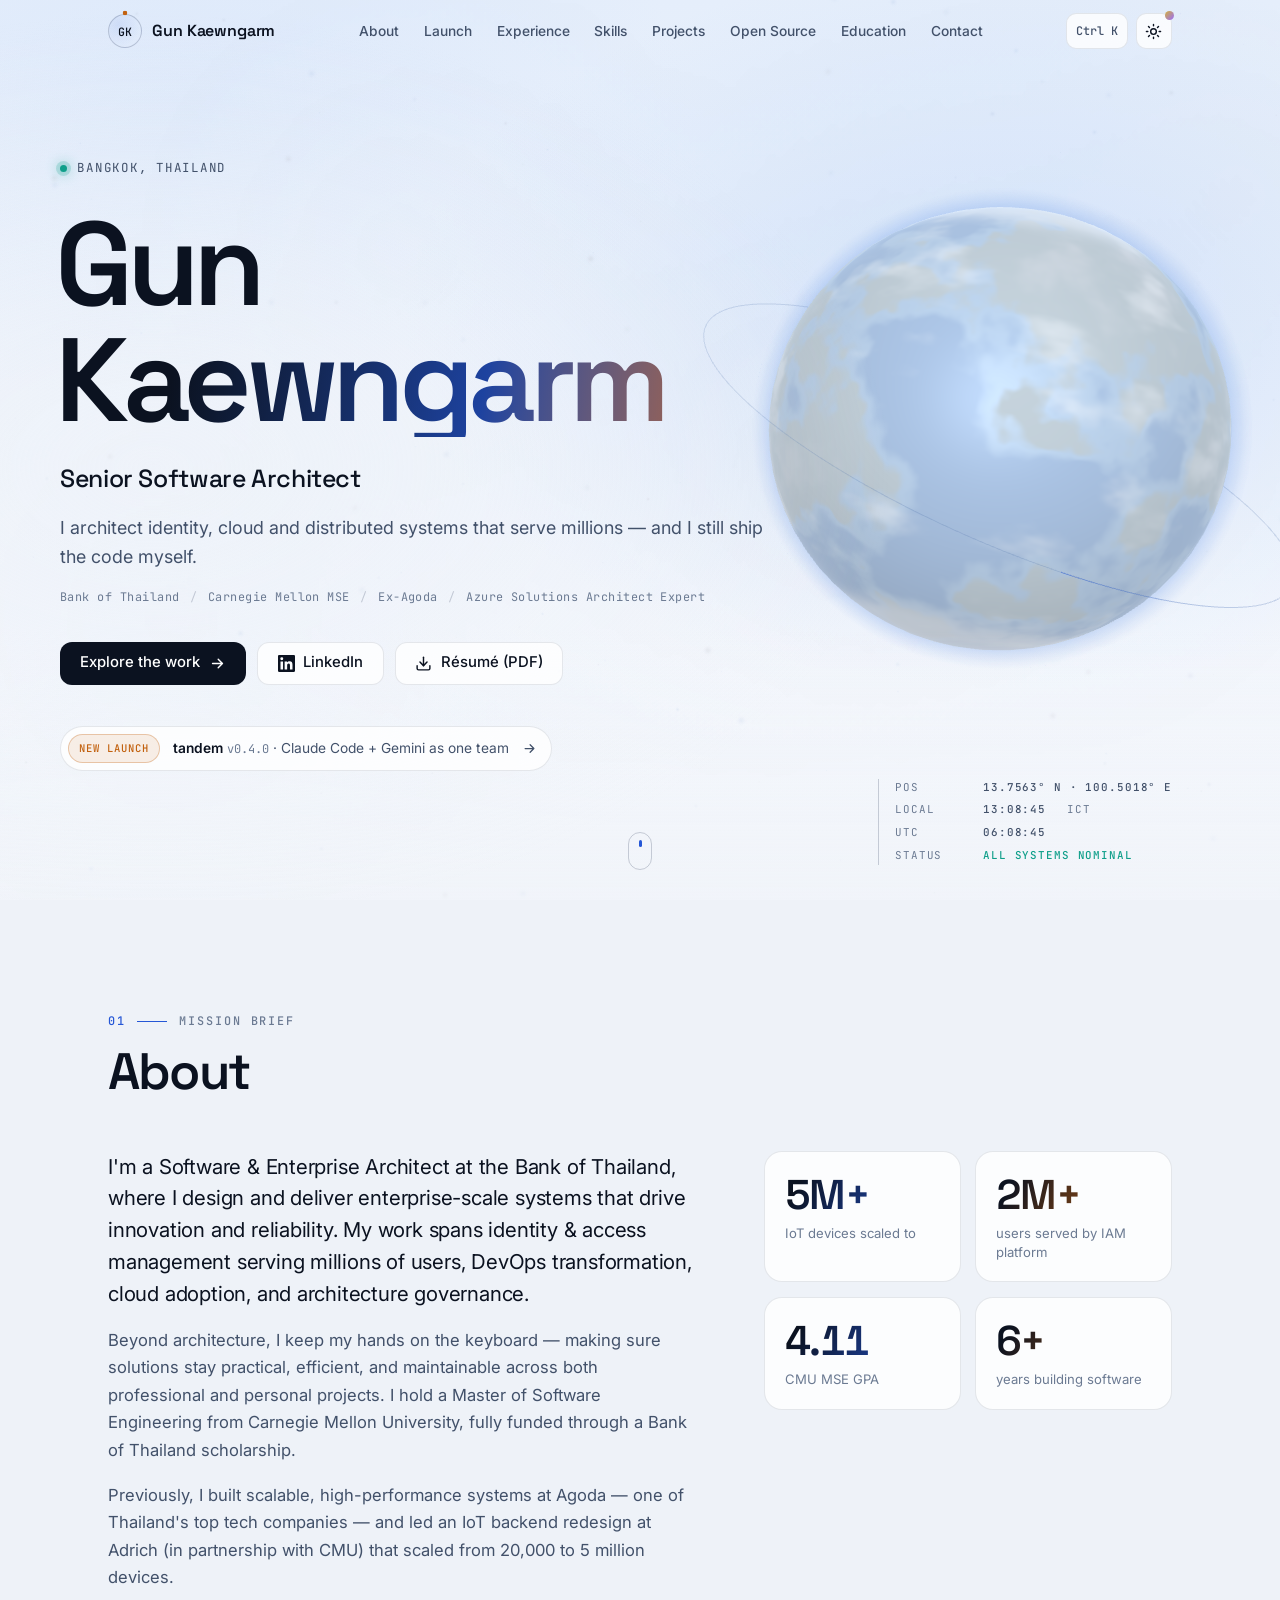
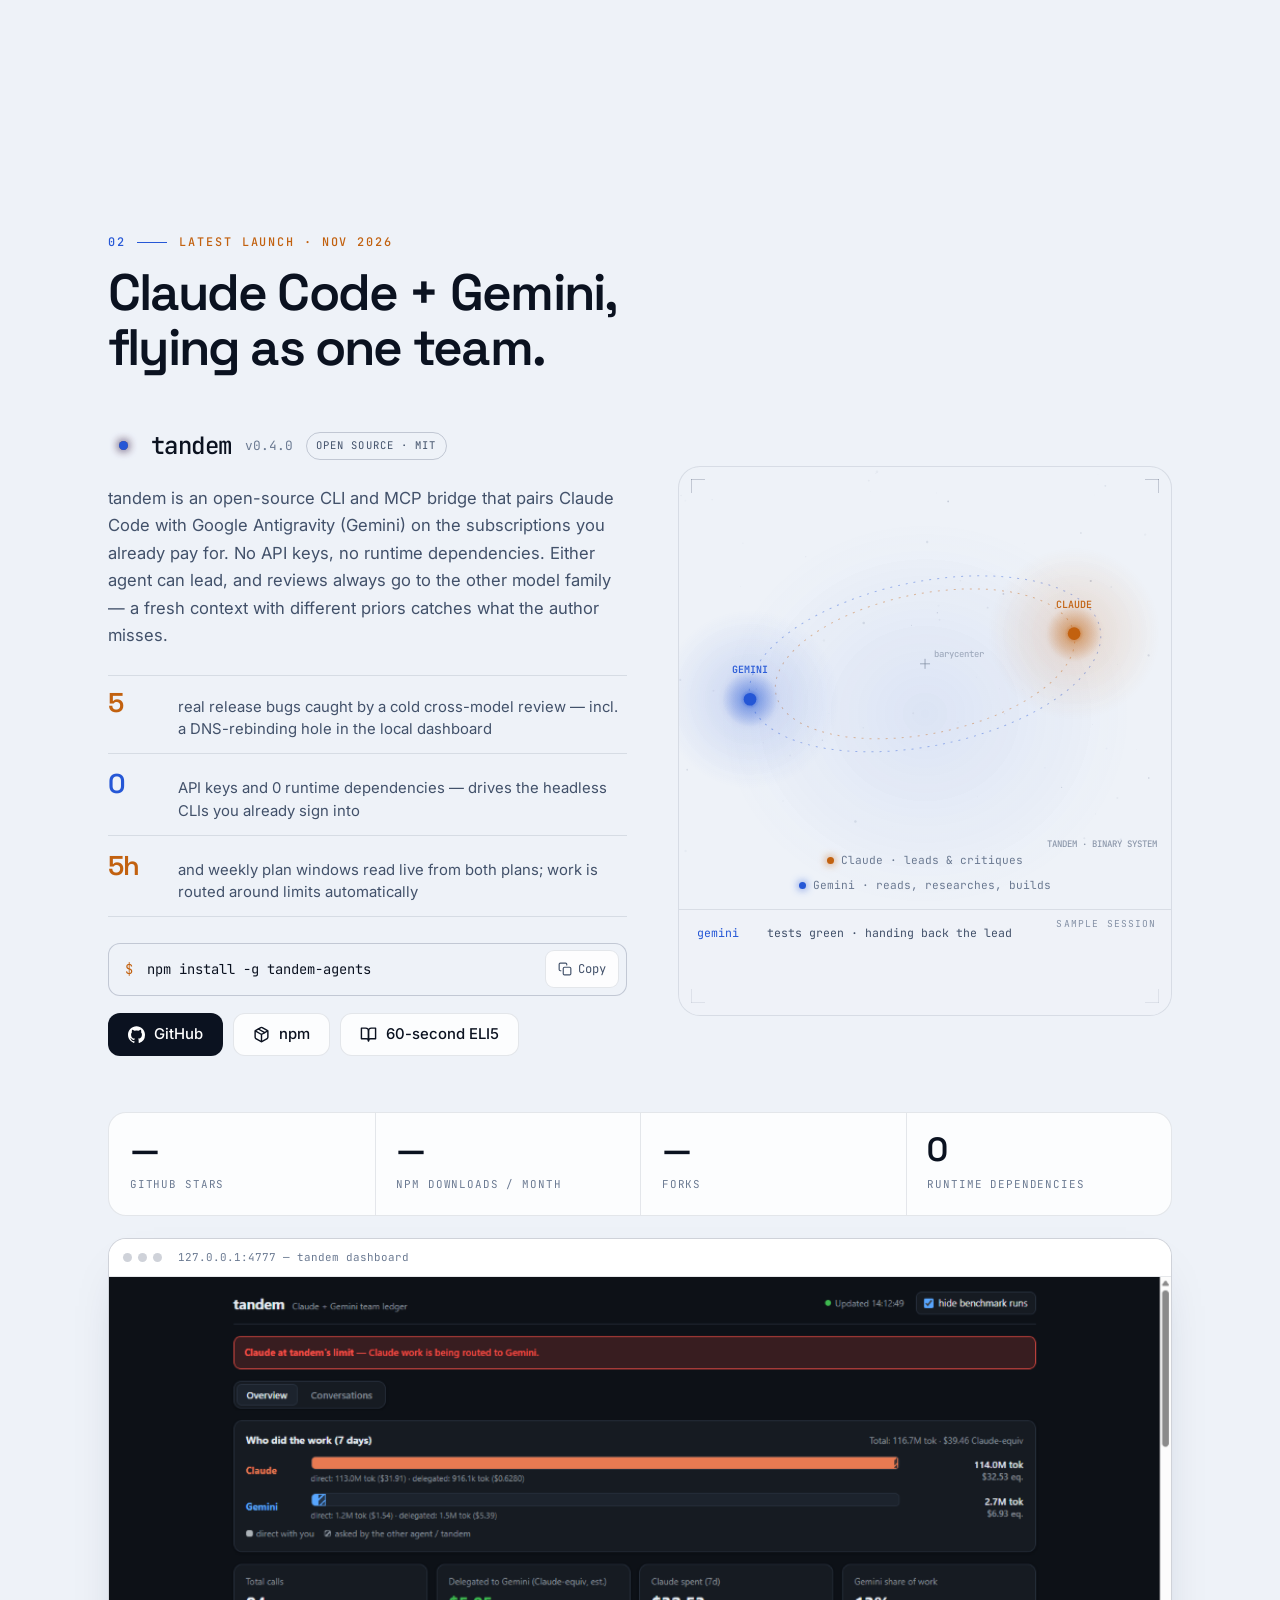
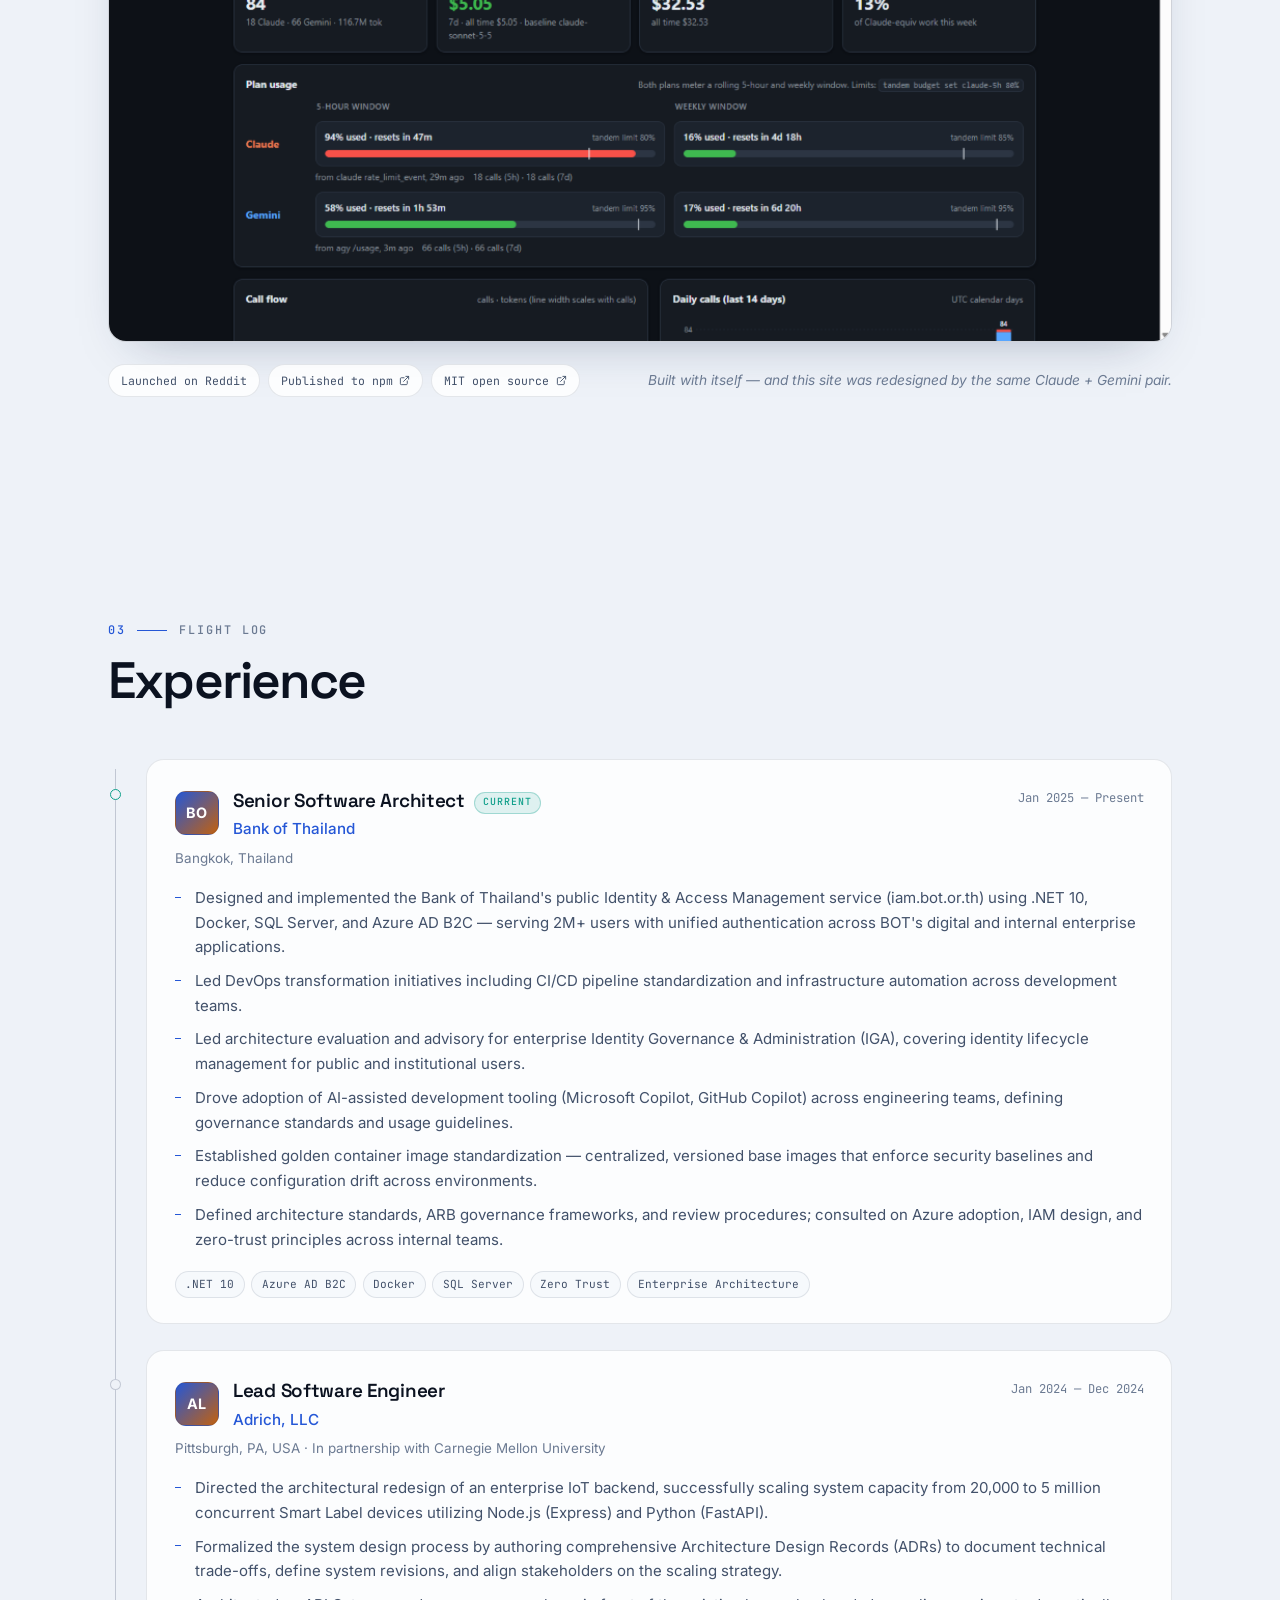
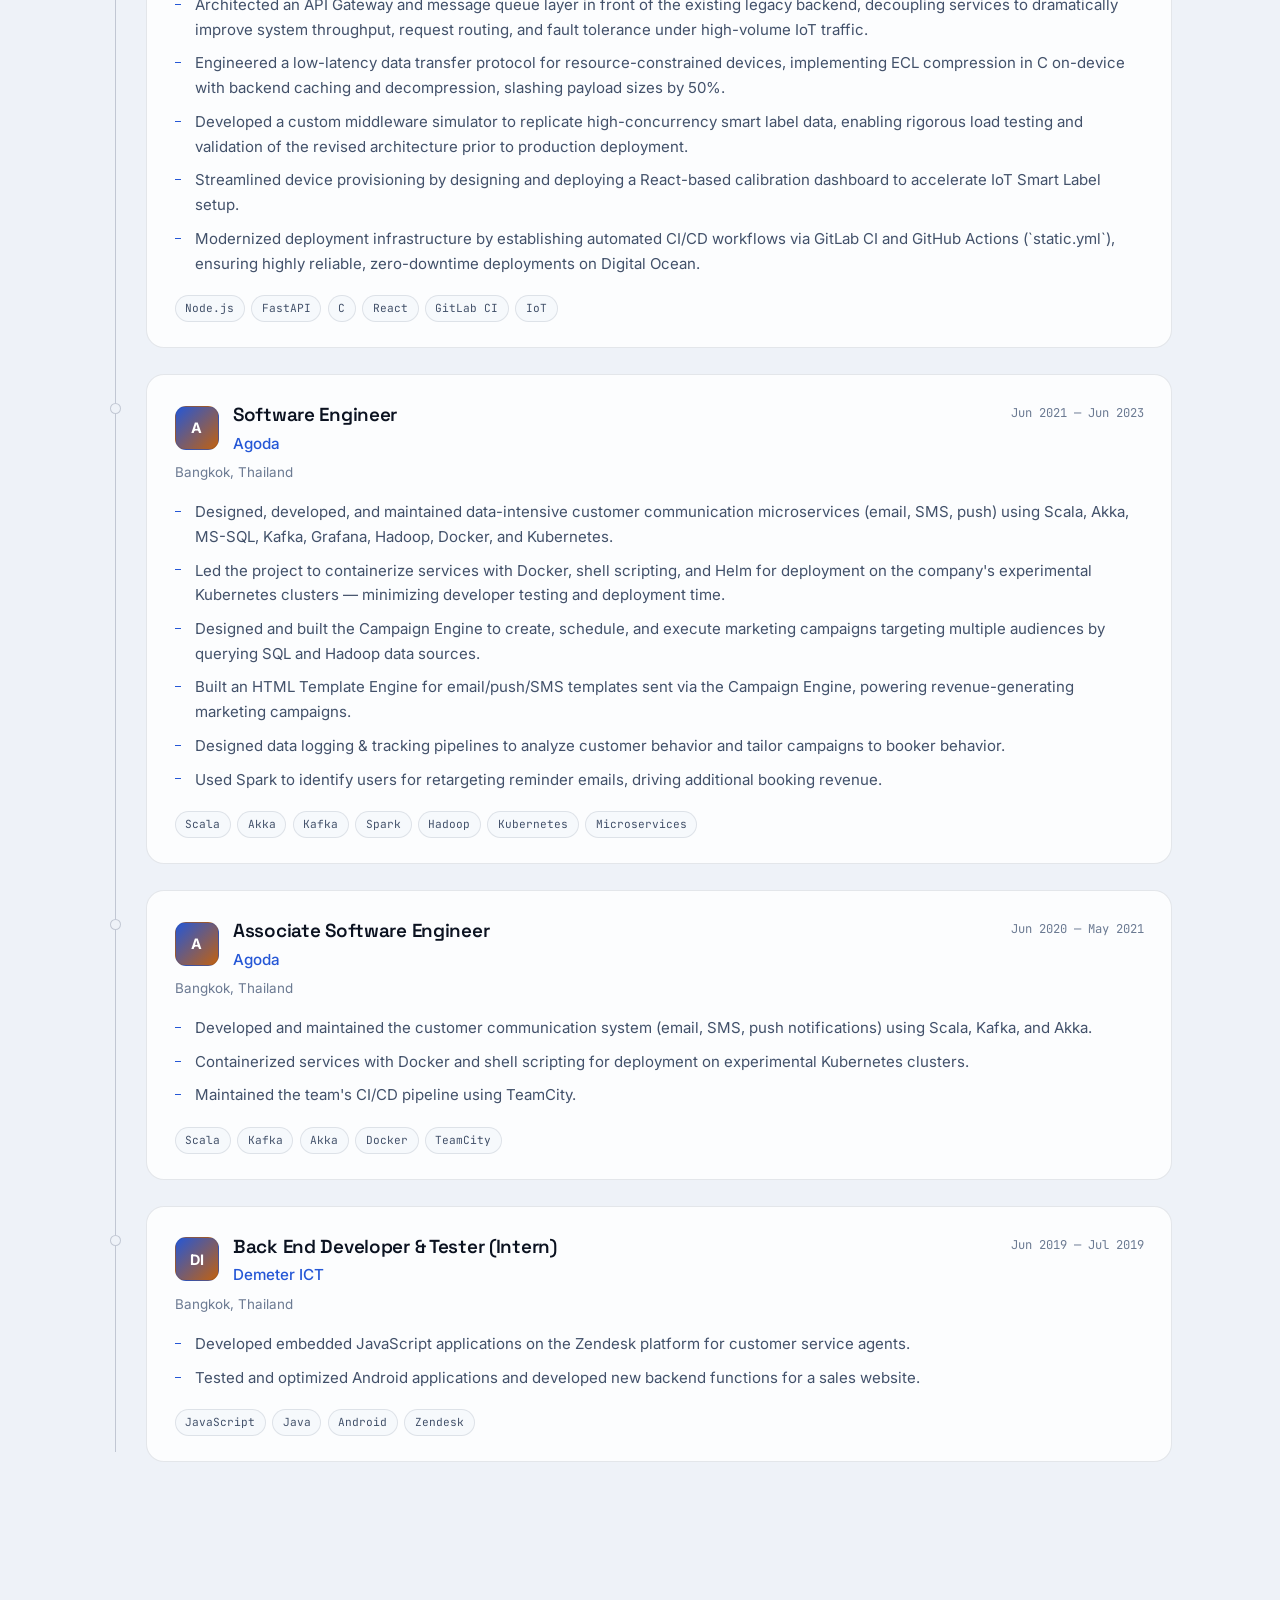
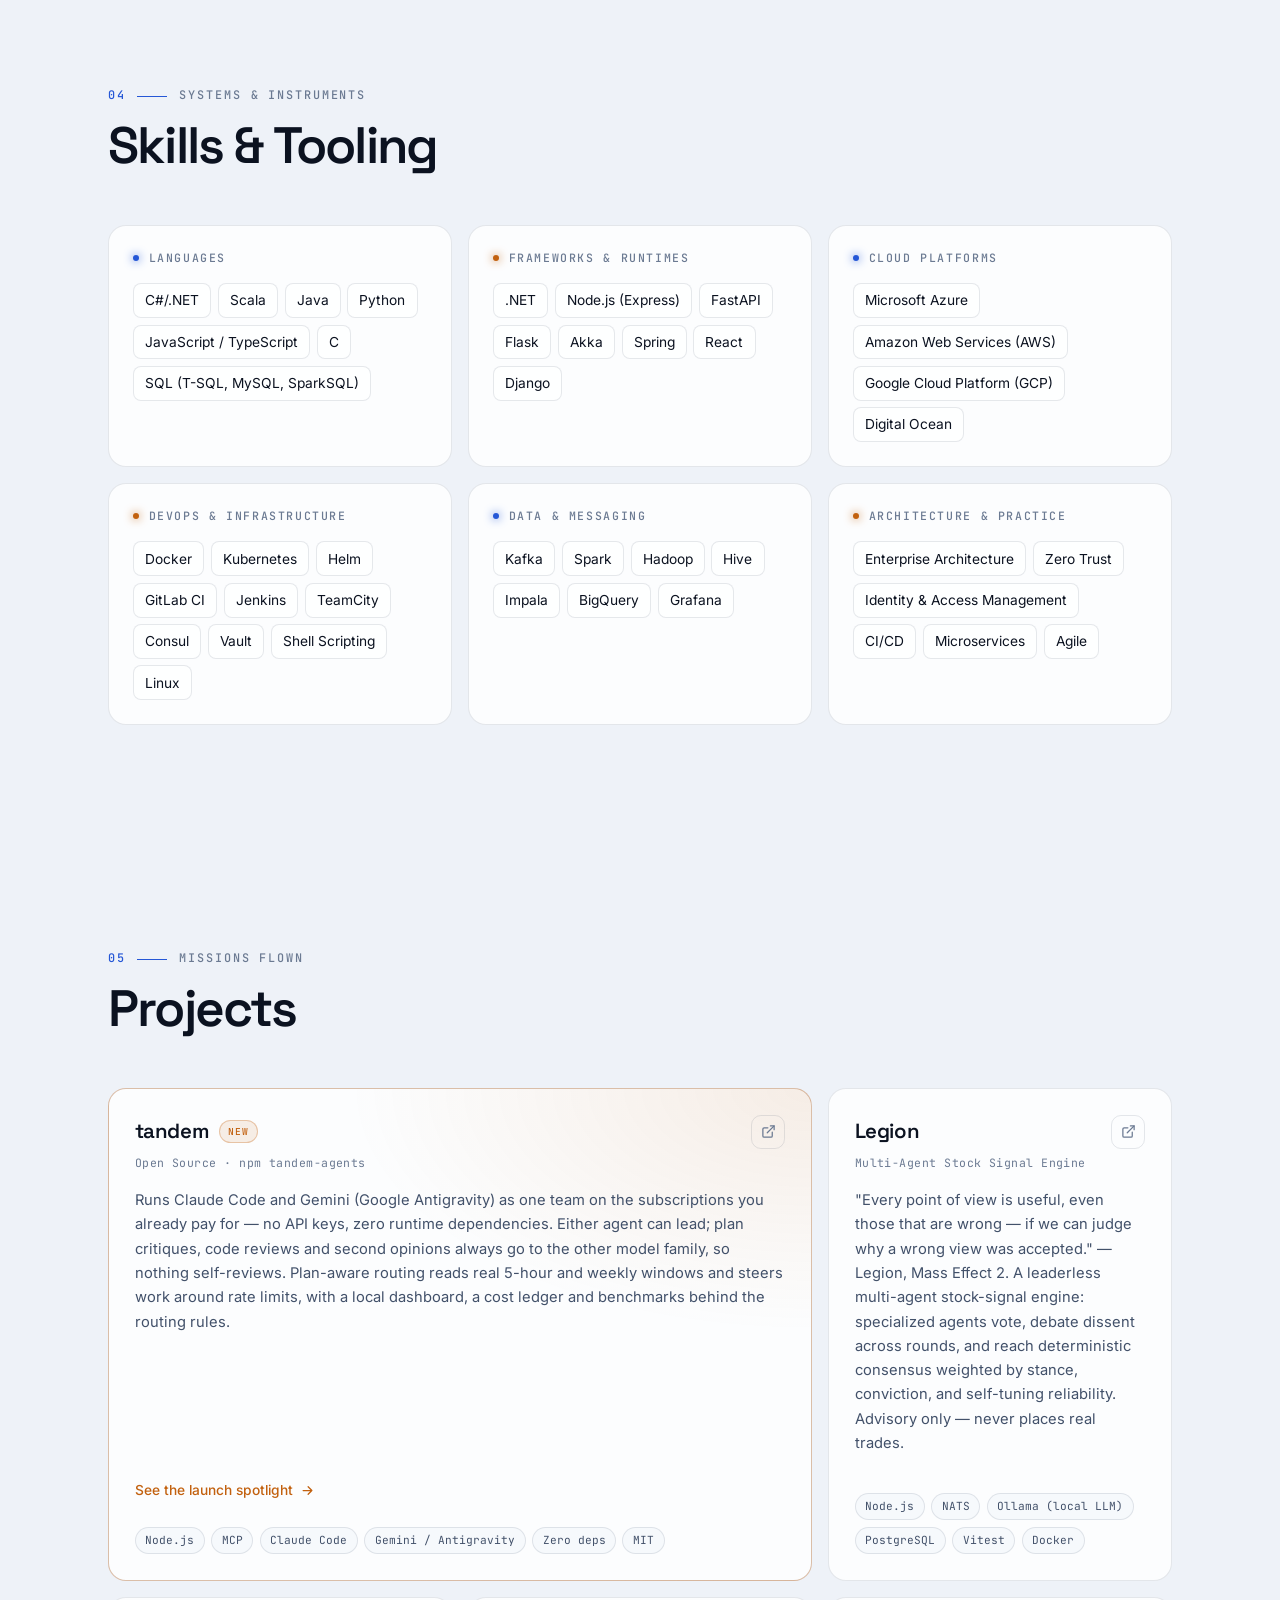
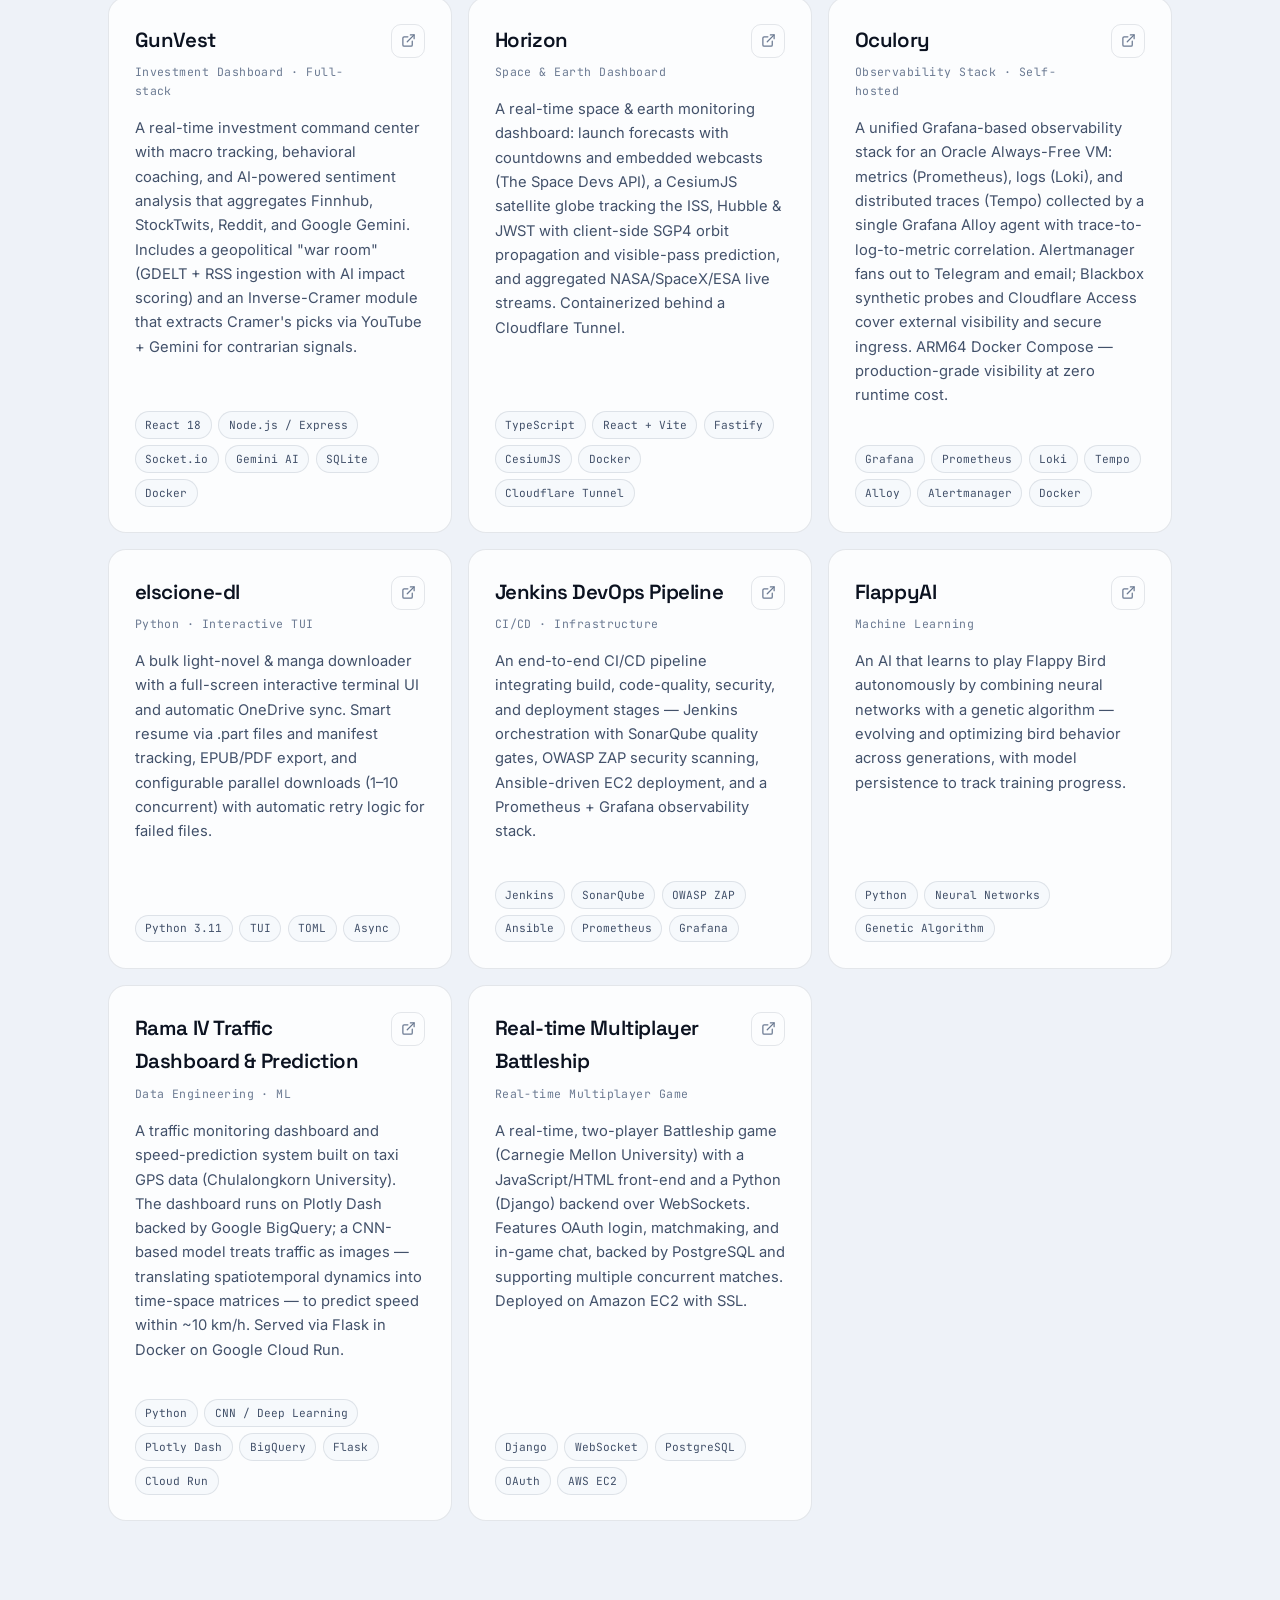
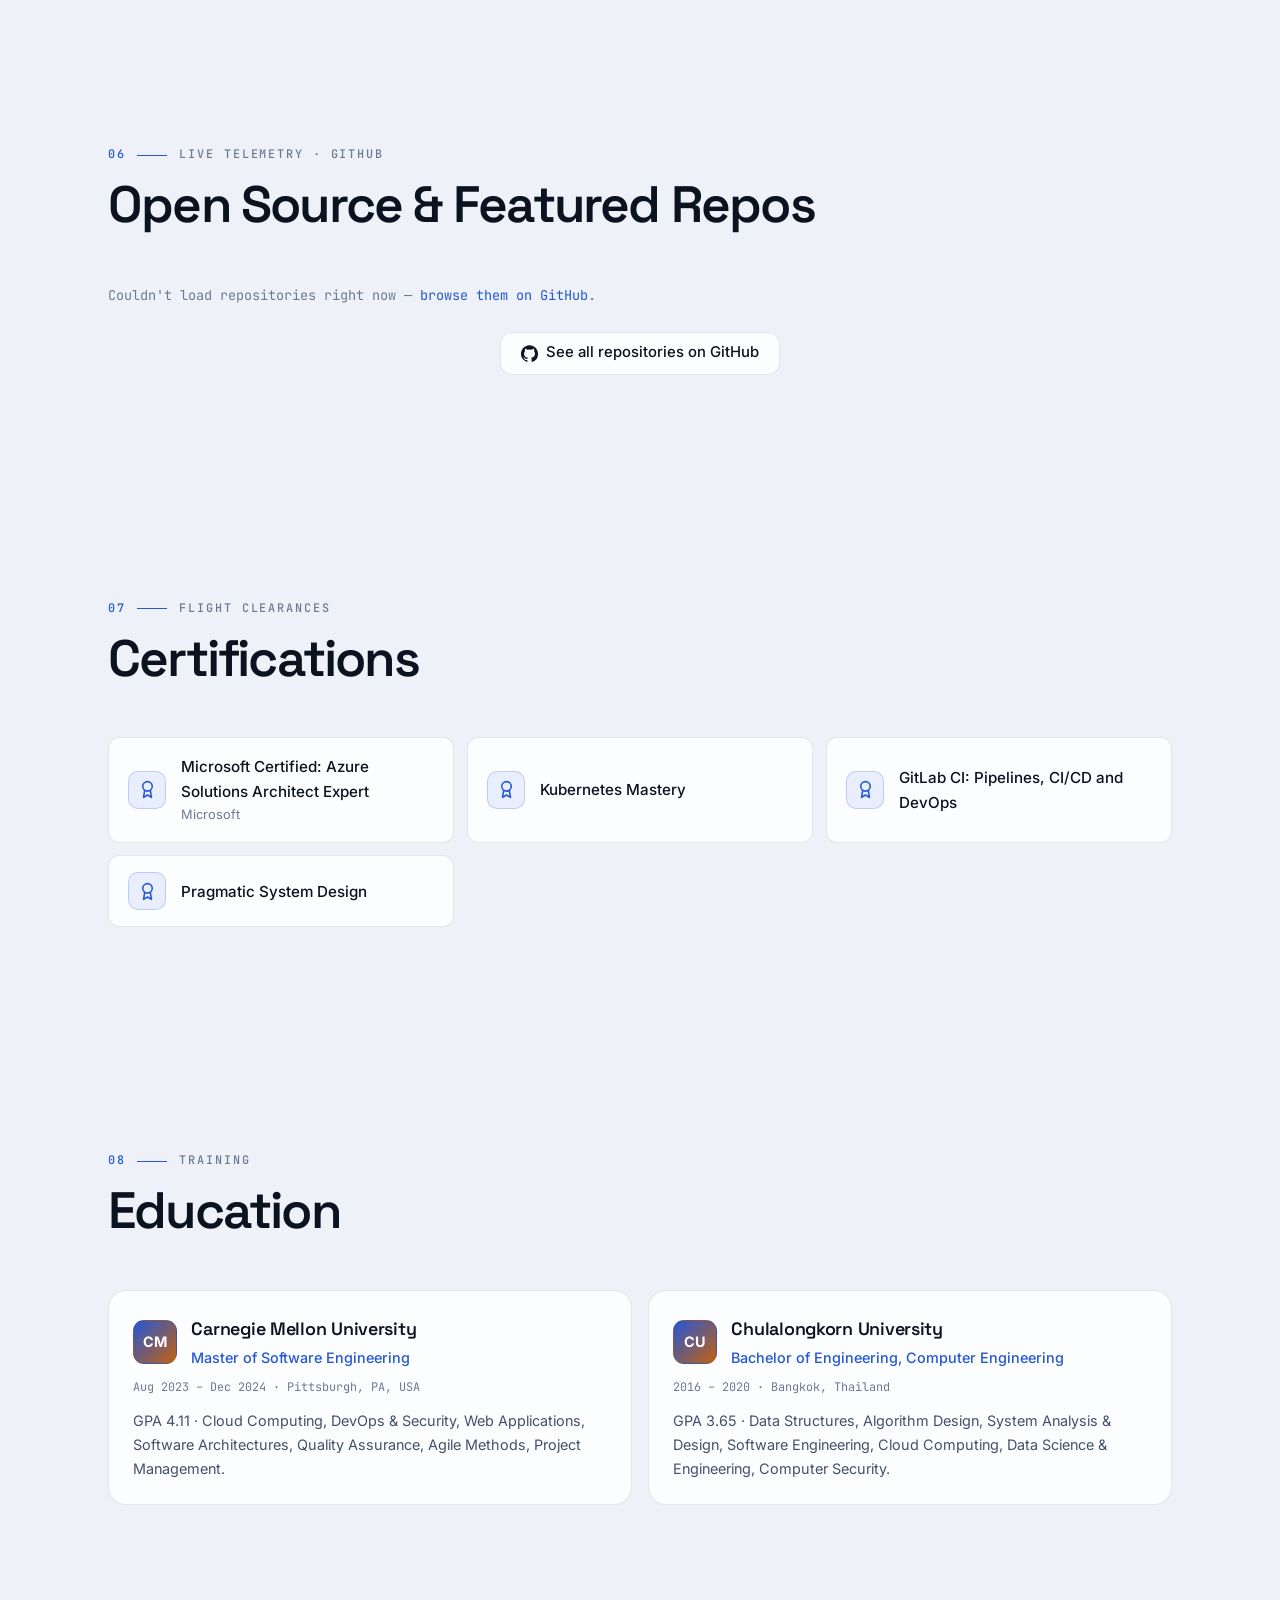
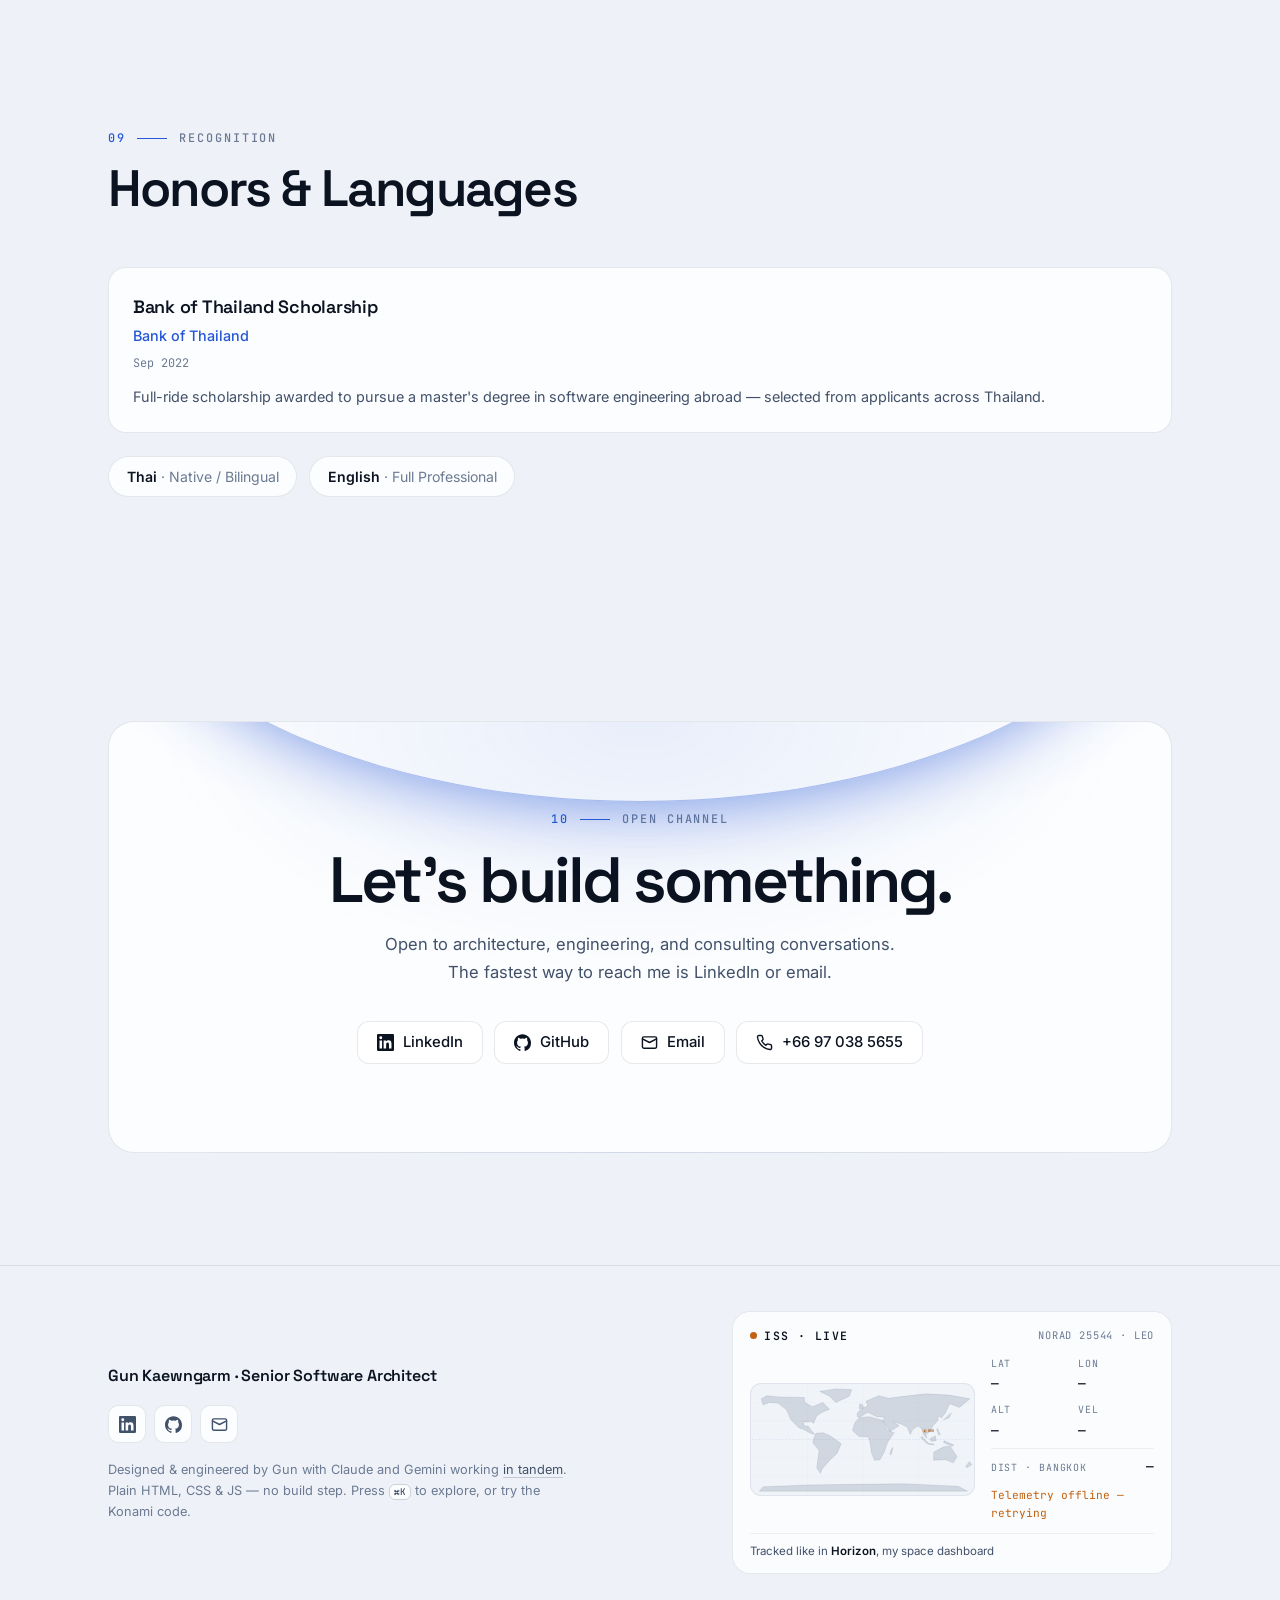
==== commit 89a94cd8: "feat: Deep Space revamp — WebGL cosmos, tandem launch spotlight, ⌘K palette Redesign the portfolio a" ====
--- a/index.html
+++ b/index.html
@@ -2,15 +2,30 @@
 <html lang="en" data-theme="dark">
 <head>
   <meta charset="UTF-8" />
-  <meta name="viewport" content="width=device-width, initial-scale=1.0" />
-  <title>Gun Kaewngarm — Cloud & Software Architect</title>
-  <meta name="description" content="Gun Kaewngarm — Cloud & Software Architect at the Bank of Thailand. Carnegie Mellon Master of Software Engineering, ex-Agoda." />
+  <meta name="viewport" content="width=device-width, initial-scale=1.0, viewport-fit=cover" />
+  <title>Gun Kaewngarm — Senior Software Architect</title>
+  <meta name="description" content="Gun Kaewngarm — Senior Software Architect at the Bank of Thailand. Carnegie Mellon MSE, ex-Agoda. Creator of tandem, the open-source Claude Code + Gemini team tool." />
   <meta name="author" content="Gun Kaewngarm" />
+  <meta name="theme-color" content="#05070d" />
+  <meta name="color-scheme" content="dark light" />
+
+  <!-- Apply the saved theme before first paint (no flash of the wrong theme) -->
+  <script>
+    (function () {
+      try {
+        var t = localStorage.getItem("theme");
+        if (t !== "dark" && t !== "light" && t !== "arcane") {
+          t = window.matchMedia("(prefers-color-scheme: light)").matches ? "light" : "dark";
+        }
+        document.documentElement.setAttribute("data-theme", t);
+      } catch (e) {}
+    })();
+  </script>
 
   <!-- Open Graph / social preview -->
   <meta property="og:type" content="website" />
-  <meta property="og:title" content="Gun Kaewngarm — Cloud & Software Architect" />
-  <meta property="og:description" content="Cloud & Software Architect at the Bank of Thailand. Carnegie Mellon MSE, ex-Agoda." />
+  <meta property="og:title" content="Gun Kaewngarm — Senior Software Architect" />
+  <meta property="og:description" content="Senior Software Architect at the Bank of Thailand. Carnegie Mellon MSE, ex-Agoda. Creator of tandem (Claude Code + Gemini as one team)." />
   <meta property="og:url" content="https://givewgun.com" />
   <meta property="og:image" content="https://givewgun.com/assets/og-image.png" />
   <meta name="twitter:card" content="summary_large_image" />
@@ -18,19 +33,43 @@
 
   <link rel="canonical" href="https://givewgun.com" />
   <link rel="icon" type="image/svg+xml" href="assets/favicon.svg" />
+  <link rel="modulepreload" href="assets/vendor/three.module.min.js" />
 
   <link rel="preconnect" href="https://fonts.googleapis.com" />
   <link rel="preconnect" href="https://fonts.gstatic.com" crossorigin />
-  <link href="https://fonts.googleapis.com/css2?family=Cinzel:wght@500;600;700&family=Inter:wght@400;500;600;700;800&family=JetBrains+Mono:wght@400;500&display=swap" rel="stylesheet" />
+  <link href="https://fonts.googleapis.com/css2?family=Cinzel:wght@500;600;700&family=Inter:wght@400;500;600;700&family=JetBrains+Mono:wght@400;500&family=Space+Grotesk:wght@400;500;600;700&display=swap" rel="stylesheet" />
 
   <link rel="stylesheet" href="assets/css/styles.css" />
+  <link rel="stylesheet" href="assets/css/space-scene.css" />
+  <link rel="stylesheet" href="assets/css/mission-ui.css" />
+
+  <script type="application/ld+json">
+  {
+    "@context": "https://schema.org",
+    "@type": "Person",
+    "name": "Gun Kaewngarm",
+    "jobTitle": "Senior Software Architect",
+    "worksFor": { "@type": "Organization", "name": "Bank of Thailand" },
+    "alumniOf": [
+      { "@type": "CollegeOrUniversity", "name": "Carnegie Mellon University" },
+      { "@type": "CollegeOrUniversity", "name": "Chulalongkorn University" }
+    ],
+    "address": { "@type": "PostalAddress", "addressLocality": "Bangkok", "addressCountry": "TH" },
+    "url": "https://givewgun.com",
+    "sameAs": ["https://www.linkedin.com/in/gun-kaewngarm", "https://github.com/givewgun"]
+  }
+  </script>
 </head>
 <body>
+  <!-- WebGL cosmos (space-scene.js). Decorative, sits behind everything. -->
+  <div class="space-stage" id="spaceStage" aria-hidden="true"></div>
+
   <!-- Skip link for accessibility -->
   <a href="#main" class="skip-link">Skip to content</a>
 
   <!-- Navigation -->
   <header class="nav" id="nav">
+    <div class="nav__progress" aria-hidden="true"><span></span></div>
     <div class="nav__inner">
       <a href="#top" class="nav__logo" aria-label="Home">
         <span class="nav__logo-mark" data-logo></span>
@@ -38,6 +77,7 @@
       </a>
       <nav class="nav__links" data-nav aria-label="Primary"></nav>
       <div class="nav__actions">
+        <button class="nav__cmd" id="cmdkBtn" type="button" aria-label="Open command palette" title="Command palette"><kbd>⌘K</kbd></button>
         <div class="theme-menu" id="themeMenu">
           <button class="theme-toggle" id="themeToggle" aria-haspopup="true" aria-expanded="false" aria-label="Choose theme" title="Choose theme"></button>
         </div>
@@ -58,7 +98,9 @@
         <p class="hero__role" data-hero-role></p>
         <p class="hero__headline" data-hero-headline></p>
         <div class="hero__cta" data-hero-cta></div>
+        <a class="hero__launch" href="#tandem" data-hero-launch hidden></a>
       </div>
+      <div class="hero__hud" data-hero-hud aria-hidden="true"></div>
       <a href="#about" class="hero__scroll" aria-label="Scroll down">
         <span></span>
       </a>
@@ -70,14 +112,21 @@
 
   <footer class="footer">
     <div class="footer__inner">
-      <p class="footer__name" data-footer-name></p>
-      <div class="footer__links" data-footer-links></div>
-      <p class="footer__note">Built with plain HTML, CSS & JS — all content lives in <code>assets/js/data.js</code>.</p>
+      <div class="footer__brand">
+        <p class="footer__name" data-footer-name></p>
+        <div class="footer__links" data-footer-links></div>
+        <p class="footer__note">Designed &amp; engineered by Gun with Claude and Gemini working <a href="#tandem">in tandem</a>. Plain HTML, CSS &amp; JS — no build step. Press <kbd>⌘K</kbd> to explore, or try the Konami code.</p>
+      </div>
+      <div class="iss-radar" id="issRadar"></div>
     </div>
   </footer>
 
   <script src="assets/js/data.js"></script>
   <script src="assets/js/resume.js"></script>
+  <script src="assets/js/arcane.js"></script>
   <script src="assets/js/main.js"></script>
+  <script src="assets/js/tandem-orbit.js"></script>
+  <script src="assets/js/mission-ui.js"></script>
+  <script type="module" src="assets/js/space-scene.js"></script>
 </body>
 </html>
--- a/assets/css/styles.css
+++ b/assets/css/styles.css
@@ -1,50 +1,74 @@
+/* ==========================================================================
+   givewgun.com — "Deep Space" design system
+   Obsidian depth, hairline borders, restrained stellar glow.
+   Themes: dark (deep space, default) · light (high-altitude day) · arcane.
+   The WebGL cosmos lives in space-scene.css/js; command palette + ISS radar
+   in mission-ui.css/js. This file owns layout, type, and every section.
+   ========================================================================== */
+
 /* ==========================================================================
    THEME TOKENS
    ========================================================================== */
 :root {
-  --max-width: 1080px;
+  --max-width: 1160px;
   --gutter: clamp(1.25rem, 4vw, 3rem);
-  --radius: 16px;
-  --radius-sm: 10px;
+  --radius: 18px;
+  --radius-sm: 11px;
   --font-sans: "Inter", system-ui, -apple-system, "Segoe UI", Roboto, sans-serif;
   --font-mono: "JetBrains Mono", ui-monospace, "SFMono-Regular", Menlo, monospace;
-  /* Display font for headings. Dark/light keep the sans; Arcane overrides it. */
-  --font-display: var(--font-sans);
+  --font-display: "Space Grotesk", "Inter", system-ui, sans-serif;
+  --ease: cubic-bezier(0.22, 0.7, 0.12, 1);
   --transition: 0.25s cubic-bezier(0.4, 0, 0.2, 1);
 }
 
 html[data-theme="dark"] {
-  --bg: #0a0e16;
-  --bg-soft: #111722;
-  --bg-card: #141b29;
-  --bg-elev: #1a2333;
-  --border: #243044;
-  --text: #e8eef7;
-  --text-soft: #9fb0c7;
-  --text-dim: #6c7d96;
-  --accent: #5e8bff;
-  --accent-2: #9b7bff;
-  --accent-soft: rgba(94, 139, 255, 0.14);
-  --shadow: 0 18px 50px -20px rgba(0, 0, 0, 0.65);
-  --hero-glow-1: rgba(94, 139, 255, 0.22);
-  --hero-glow-2: rgba(155, 123, 255, 0.18);
+  --bg: #05070d;
+  --bg-soft: #0a0e18;
+  --bg-card: #0c111c;
+  --bg-elev: #121a29;
+  --glass: rgba(10, 14, 24, 0.8);
+  --glass-strong: rgba(11, 16, 27, 0.86);
+  --border: rgba(160, 182, 222, 0.12);
+  --border-strong: rgba(160, 182, 222, 0.26);
+  --text: #e8edf6;
+  --text-soft: #a5b2c8;
+  --text-dim: #6c7a93;
+  --accent: #8ab4ff;
+  --accent-2: #f6b26b;
+  --accent-soft: rgba(138, 180, 255, 0.12);
+  --accent-2-soft: rgba(246, 178, 107, 0.12);
+  --ok: #5eead4;
+  --spot: rgba(138, 180, 255, 0.1);
+  --shadow: 0 24px 60px -28px rgba(0, 0, 0, 0.8);
+  --on-primary: #05070d;
+  --primary: #e8edf6;
+  --hero-glow-1: rgba(138, 180, 255, 0.16);
+  --hero-glow-2: rgba(246, 178, 107, 0.1);
 }
 
 html[data-theme="light"] {
-  --bg: #f6f8fc;
-  --bg-soft: #ffffff;
+  --bg: #eef2f8;
+  --bg-soft: #f6f8fc;
   --bg-card: #ffffff;
   --bg-elev: #ffffff;
-  --border: #e2e8f3;
-  --text: #0f1b2d;
-  --text-soft: #45566e;
-  --text-dim: #7587a0;
-  --accent: #2f6bff;
-  --accent-2: #7c4dff;
-  --accent-soft: rgba(47, 107, 255, 0.1);
-  --shadow: 0 18px 45px -24px rgba(31, 54, 99, 0.4);
-  --hero-glow-1: rgba(47, 107, 255, 0.18);
-  --hero-glow-2: rgba(124, 77, 255, 0.14);
+  --glass: rgba(255, 255, 255, 0.8);
+  --glass-strong: rgba(255, 255, 255, 0.9);
+  --border: rgba(16, 32, 64, 0.1);
+  --border-strong: rgba(16, 32, 64, 0.2);
+  --text: #0b1220;
+  --text-soft: #42516a;
+  --text-dim: #6b7a92;
+  --accent: #2557d6;
+  --accent-2: #c2610f;
+  --accent-soft: rgba(37, 87, 214, 0.09);
+  --accent-2-soft: rgba(194, 97, 15, 0.1);
+  --ok: #0f9f8a;
+  --spot: rgba(37, 87, 214, 0.07);
+  --shadow: 0 22px 50px -28px rgba(20, 40, 80, 0.35);
+  --on-primary: #ffffff;
+  --primary: #0b1220;
+  --hero-glow-1: rgba(37, 87, 214, 0.12);
+  --hero-glow-2: rgba(194, 97, 15, 0.08);
 }
 
 /* Opt-in "Arcane" theme — Baldur's Gate 3-inspired (gold + arcane violet) */
@@ -53,14 +77,22 @@
   --bg-soft: #130e1d;
   --bg-card: #181125;
   --bg-elev: #20172f;
+  --glass: rgba(24, 17, 37, 0.8);
+  --glass-strong: rgba(24, 17, 37, 0.92);
   --border: #34284a;
+  --border-strong: #4a3a66;
   --text: #f1e9da;
   --text-soft: #c3b6cf;
   --text-dim: #8a7c9c;
   --accent: #d4af37;
   --accent-2: #9a6cff;
   --accent-soft: rgba(212, 175, 55, 0.14);
+  --accent-2-soft: rgba(154, 108, 255, 0.14);
+  --ok: #36d399;
+  --spot: rgba(212, 175, 55, 0.1);
   --shadow: 0 20px 55px -22px rgba(0, 0, 0, 0.8);
+  --on-primary: #fff;
+  --primary: #d4af37;
   --hero-glow-1: rgba(212, 175, 55, 0.22);
   --hero-glow-2: rgba(154, 108, 255, 0.22);
   --font-display: "Cinzel", Georgia, "Times New Roman", serif;
@@ -79,10 +111,131 @@
 html[data-theme="arcane"] .section__kicker { color: var(--accent); }
 html[data-theme="arcane"] .nav__logo-mark,
 html[data-theme="arcane"] .btn--primary,
-html[data-theme="arcane"] .stat__value,
 html[data-theme="arcane"] .org-logo--fallback {
   background: linear-gradient(135deg, var(--accent), var(--accent-2));
 }
+/* Let the generative background show through; soften the hero grid over it */
+html[data-theme="arcane"] body { background-color: transparent; }
+html[data-theme="arcane"] .hero__bg::after { opacity: 0.12; }
+/* Keep hero text legible over a now-vivid background image */
+html[data-theme="arcane"] .hero__name { filter: drop-shadow(0 3px 14px rgba(0, 0, 0, 0.55)); }
+html[data-theme="arcane"] .hero__role { text-shadow: 0 2px 14px rgba(0, 0, 0, 0.65); }
+html[data-theme="arcane"] .hero__eyebrow,
+html[data-theme="arcane"] .hero__headline { text-shadow: 0 1px 12px rgba(0, 0, 0, 0.8); }
+
+/* Generative-AI background layer (managed by arcane.js) */
+.arcane-bg {
+  position: fixed; inset: 0; z-index: -1; display: none; overflow: hidden;
+  pointer-events: none; background: var(--bg);
+}
+.arcane-bg.is-active { display: block; }
+.arcane-bg__img {
+  position: absolute; inset: 0;
+  background-size: cover; background-position: center;
+  opacity: 0; transition: opacity 1.2s ease;
+}
+.arcane-bg.has-image .arcane-bg__img { opacity: 0.92; }
+.arcane-bg__scrim {
+  position: absolute; inset: 0;
+  background:
+    radial-gradient(115% 80% at 50% 22%, rgba(12, 9, 19, 0.18), rgba(12, 9, 19, 0.62) 88%),
+    linear-gradient(180deg, rgba(12, 9, 19, 0.55), rgba(12, 9, 19, 0.16) 45%, rgba(12, 9, 19, 0.62));
+}
+.arcane-bg__motif {
+  position: absolute; inset: 0; display: grid; place-items: center;
+  color: var(--accent); opacity: 0.14; transition: opacity 1s ease;
+}
+.arcane-bg__motif svg { width: 46vmin; height: 46vmin; animation: arcane-spin 64s linear infinite; }
+.arcane-bg.is-loading .arcane-bg__motif { opacity: 0.22; }
+.arcane-bg.is-loading .arcane-bg__motif svg { animation-duration: 9s; }
+.arcane-bg.has-image .arcane-bg__motif { opacity: 0; }
+@keyframes arcane-spin { to { transform: rotate(360deg); } }
+@media (prefers-reduced-motion: reduce) { .arcane-bg__motif svg { animation: none; } }
+
+/* Reroll control (only visible in the Arcane theme) */
+.arcane-reroll { display: none; }
+html[data-theme="arcane"] .arcane-reroll {
+  display: flex; align-items: center; gap: 0.6rem;
+  position: fixed; right: 18px; bottom: 18px; z-index: 70;
+}
+.arcane-reroll__label {
+  font-family: var(--font-mono); font-size: 0.8rem; color: var(--accent);
+  background: color-mix(in srgb, var(--bg-card) 86%, transparent);
+  border: 1px solid var(--border); border-radius: 999px; padding: 0.35rem 0.7rem;
+  opacity: 0; transform: translateX(6px); transition: var(--transition); pointer-events: none;
+}
+.arcane-reroll.is-busy .arcane-reroll__label { opacity: 1; transform: none; }
+.arcane-reroll__btn {
+  width: 48px; height: 48px; border-radius: 50%; cursor: pointer;
+  display: grid; place-items: center; color: var(--accent);
+  background: color-mix(in srgb, var(--bg-card) 88%, transparent);
+  border: 1px solid var(--accent-soft); box-shadow: var(--shadow);
+  transition: transform var(--transition), border-color var(--transition);
+}
+.arcane-reroll__btn:hover { transform: rotate(20deg) scale(1.06); border-color: var(--accent); }
+.arcane-reroll__btn:active { transform: scale(0.94); }
+.arcane-reroll__btn svg { width: 26px; height: 26px; }
+.arcane-reroll.is-busy .arcane-reroll__btn { pointer-events: none; }
+.arcane-reroll.is-busy .arcane-reroll__btn svg { animation: arcane-spin 1.1s linear infinite; }
+@media (prefers-reduced-motion: reduce) { .arcane-reroll.is-busy .arcane-reroll__btn svg { animation: none; } }
+
+/* Music widget (bottom-left, Arcane theme only) */
+.arcane-music { display: none; }
+html[data-theme="arcane"] .arcane-music {
+  display: flex; align-items: flex-end; gap: 0.5rem;
+  position: fixed; left: 18px; bottom: 18px; z-index: 70;
+}
+.arcane-music__toggle {
+  width: 44px; height: 44px; border-radius: 50%; cursor: pointer; flex-shrink: 0;
+  display: grid; place-items: center; color: var(--accent);
+  background: color-mix(in srgb, var(--bg-card) 88%, transparent);
+  border: 1px solid var(--accent-soft); box-shadow: var(--shadow);
+  transition: transform var(--transition), border-color var(--transition);
+}
+.arcane-music__toggle:hover { transform: scale(1.06); border-color: var(--accent); }
+.arcane-music__toggle:active { transform: scale(0.94); }
+.arcane-music__panel {
+  display: flex; flex-direction: column; gap: 0.4rem; align-items: flex-start;
+  background: color-mix(in srgb, var(--bg-card) 90%, transparent);
+  border: 1px solid var(--border); border-radius: var(--radius-sm);
+  padding: 0.55rem 0.75rem; box-shadow: var(--shadow);
+  opacity: 0; transform: translateY(6px) scale(0.96);
+  transition: opacity var(--transition), transform var(--transition);
+  pointer-events: none; max-width: 230px;
+}
+.arcane-music.is-open .arcane-music__panel {
+  opacity: 1; transform: none; pointer-events: auto;
+}
+.arcane-music__track {
+  font-family: var(--font-mono); font-size: 0.72rem; color: var(--accent);
+  white-space: nowrap; overflow: hidden; text-overflow: ellipsis; max-width: 100%;
+}
+.arcane-music__btns { display: flex; gap: 0.4rem; }
+.arcane-music__btns button {
+  width: 34px; height: 34px; border-radius: var(--radius-sm); cursor: pointer;
+  display: grid; place-items: center; color: var(--text-soft);
+  background: color-mix(in srgb, var(--bg-elev) 80%, transparent);
+  border: 1px solid var(--border);
+  transition: color var(--transition), border-color var(--transition), transform var(--transition);
+}
+.arcane-music__btns button:hover { color: var(--accent); border-color: var(--accent-soft); transform: scale(1.08); }
+.arcane-music__btns button:active { transform: scale(0.94); }
+
+/* AI disclaimer / "conjuring…" note (shown only in Arcane via JS) */
+.arcane-ai-note {
+  margin-top: 1.1rem;
+  font-family: var(--font-mono); font-size: 0.72rem; letter-spacing: 0.02em;
+  color: var(--text-dim);
+}
+.arcane-ai-note.is-busy { color: var(--accent); }
+.arcane-ai-note.is-busy { animation: arcane-note-pulse 1.4s ease-in-out infinite; }
+@keyframes arcane-note-pulse { 0%, 100% { opacity: 0.5; } 50% { opacity: 1; } }
+@media (prefers-reduced-motion: reduce) { .arcane-ai-note.is-busy { animation: none; } }
+
+/* Arcane: the sci-fi telemetry chrome stays out of the fantasy theme */
+html[data-theme="arcane"] .hero__hud,
+html[data-theme="arcane"] .nav__progress { display: none; }
+html[data-theme="arcane"] .hero__name .hero__word > span { background: linear-gradient(120deg, var(--text), var(--text) 45%, var(--accent)); -webkit-background-clip: text; background-clip: text; }
 
 /* ==========================================================================
    RESET / BASE
@@ -90,31 +243,43 @@
 *, *::before, *::after { box-sizing: border-box; }
 * { margin: 0; }
 
-html { scroll-behavior: smooth; scroll-padding-top: 90px; }
+html {
+  scroll-behavior: smooth; scroll-padding-top: 84px;
+  background: var(--bg);
+  transition: background-color 0.5s ease;
+}
 
 body {
   font-family: var(--font-sans);
-  background: var(--bg);
+  /* transparent so the fixed WebGL stage (z-index:-1) shows through */
+  background: transparent;
   color: var(--text);
   line-height: 1.65;
   -webkit-font-smoothing: antialiased;
   text-rendering: optimizeLegibility;
-  transition: background var(--transition), color var(--transition);
+  transition: color var(--transition);
   overflow-x: hidden;
 }
+
+::selection { background: color-mix(in srgb, var(--accent) 35%, transparent); color: var(--text); }
 
 @media (prefers-reduced-motion: reduce) {
   html { scroll-behavior: auto; }
-  *, *::before, *::after { animation-duration: 0.001ms !important; transition-duration: 0.001ms !important; }
+  *, *::before, *::after { animation-duration: 0.001ms !important; animation-delay: 0ms !important; transition-duration: 0.001ms !important; }
 }
 
 a { color: inherit; text-decoration: none; }
-ul { list-style: none; padding: 0; }
-img { max-width: 100%; display: block; }
+ul, ol { list-style: none; padding: 0; }
+img { max-width: 100%; height: auto; display: block; }
+kbd {
+  font-family: var(--font-mono); font-size: 0.72em; font-weight: 500;
+  padding: 0.1em 0.45em; border-radius: 6px;
+  border: 1px solid var(--border-strong); background: var(--glass); color: var(--text-soft);
+}
 
 .skip-link {
-  position: absolute; left: -999px; top: 0; z-index: 200;
-  background: var(--accent); color: #fff; padding: 0.6rem 1rem; border-radius: 0 0 8px 0;
+  position: absolute; left: -999px; top: 0; z-index: 400;
+  background: var(--accent); color: var(--on-primary); padding: 0.6rem 1rem; border-radius: 0 0 8px 0;
 }
 .skip-link:focus { left: 0; }
 
@@ -126,28 +291,48 @@
 .section {
   max-width: var(--max-width);
   margin: 0 auto;
-  padding: clamp(3.5rem, 8vw, 6rem) var(--gutter);
-}
-.section__head { margin-bottom: 2.75rem; }
+  padding: clamp(4rem, 9vw, 7rem) var(--gutter);
+}
+.section__head { margin-bottom: clamp(2.25rem, 4vw, 3.25rem); max-width: 820px; }
 .section__kicker {
   font-family: var(--font-mono);
-  font-size: 0.8rem;
-  letter-spacing: 0.12em;
+  font-size: 0.74rem; font-weight: 500;
+  letter-spacing: 0.16em;
   text-transform: uppercase;
+  color: var(--text-dim);
+  display: flex; align-items: center; gap: 0.75rem;
+}
+/* "01 ──" index, from data-index (CSS-only so the Arcane relabel is safe) */
+.section__kicker::before {
+  content: attr(data-index);
   color: var(--accent);
-  display: flex; align-items: center; gap: 0.6rem;
-}
-.section__kicker::before {
-  content: ""; width: 28px; height: 2px; background: var(--accent); border-radius: 2px;
-}
+  padding-right: 2.6rem;
+  background: linear-gradient(var(--accent), var(--accent)) right center / 1.9rem 1px no-repeat;
+}
+.section__kicker:not([data-index])::before,
+.section__kicker[data-index=""]::before { content: ""; padding-right: 1.9rem; }
 .section__title {
   font-family: var(--font-display);
-  font-size: clamp(1.7rem, 4vw, 2.5rem);
-  font-weight: 800;
-  letter-spacing: -0.02em;
-  margin-top: 0.6rem;
-  line-height: 1.15;
-}
+  font-size: clamp(2rem, 4.6vw, 3.2rem);
+  font-weight: 600;
+  letter-spacing: -0.035em;
+  margin-top: 0.85rem;
+  line-height: 1.06;
+  text-wrap: balance;
+}
+html[data-theme="arcane"] .section__title { font-weight: 700; letter-spacing: 0.01em; }
+
+/* Glass surface + pointer spotlight shared by every card */
+.spot {
+  --mx: -999px; --my: -999px;
+  background:
+    radial-gradient(380px circle at var(--mx) var(--my), var(--spot), transparent 42%),
+    var(--glass);
+  border: 1px solid var(--border);
+  border-radius: var(--radius);
+  transition: border-color var(--transition), box-shadow var(--transition), transform var(--transition);
+}
+.spot:hover { border-color: var(--border-strong); box-shadow: var(--shadow); }
 
 /* ==========================================================================
    NAV
@@ -158,39 +343,63 @@
   border-bottom: 1px solid transparent;
 }
 .nav.is-scrolled {
-  background: color-mix(in srgb, var(--bg) 82%, transparent);
-  backdrop-filter: blur(14px) saturate(160%);
+  background: color-mix(in srgb, var(--bg) 72%, transparent);
+  backdrop-filter: blur(16px) saturate(150%);
+  -webkit-backdrop-filter: blur(16px) saturate(150%);
   border-bottom-color: var(--border);
+}
+/* scroll "altitude" bar */
+.nav__progress { position: absolute; left: 0; right: 0; bottom: -1px; height: 1px; pointer-events: none; }
+.nav__progress span {
+  display: block; height: 100%; transform-origin: left; transform: scaleX(0);
+  background: linear-gradient(90deg, var(--accent), var(--accent-2));
+  box-shadow: 0 0 12px var(--accent);
 }
 .nav__inner {
   max-width: var(--max-width); margin: 0 auto;
-  padding: 0.85rem var(--gutter);
+  padding: 0.8rem var(--gutter);
   display: flex; align-items: center; justify-content: space-between; gap: 1rem;
 }
-.nav__logo { display: flex; align-items: center; gap: 0.6rem; font-weight: 700; }
+.nav__logo { display: flex; align-items: center; gap: 0.65rem; font-weight: 600; }
 .nav__logo-mark {
-  display: grid; place-items: center;
-  width: 36px; height: 36px; border-radius: 10px;
-  background: linear-gradient(135deg, var(--accent), var(--accent-2));
-  color: #fff; font-size: 0.85rem; font-weight: 800; letter-spacing: 0.02em;
-}
-.nav__logo-text { font-size: 0.98rem; letter-spacing: -0.01em; }
-.nav__links { display: flex; align-items: center; gap: 0.35rem; }
+  position: relative; display: grid; place-items: center;
+  width: 34px; height: 34px; border-radius: 50%;
+  font-family: var(--font-mono); font-size: 0.72rem; font-weight: 500; letter-spacing: 0.04em;
+  color: var(--text);
+  border: 1px solid var(--border-strong);
+  background: radial-gradient(circle at 30% 30%, var(--accent-soft), transparent 70%);
+}
+/* a tiny moon orbiting the logo */
+.nav__logo-mark::after {
+  content: ""; position: absolute; inset: -5px; border-radius: 50%;
+  background: radial-gradient(circle, var(--accent-2) 0 2px, transparent 2.6px) 50% 0 / 6px 6px no-repeat;
+  animation: logo-orbit 9s linear infinite;
+}
+@keyframes logo-orbit { to { transform: rotate(360deg); } }
+html[data-theme="arcane"] .nav__logo-mark { color: #fff; border-color: transparent; }
+html[data-theme="arcane"] .nav__logo-mark::after { display: none; }
+.nav__logo-text { font-family: var(--font-display); font-size: 1rem; letter-spacing: -0.01em; }
+.nav__links { display: flex; align-items: center; gap: 0.15rem; }
 .nav__links a {
-  font-size: 0.9rem; font-weight: 500; color: var(--text-soft);
-  padding: 0.5rem 0.8rem; border-radius: 8px; transition: color var(--transition), background var(--transition);
+  font-size: 0.86rem; font-weight: 500; color: var(--text-soft);
+  padding: 0.45rem 0.7rem; border-radius: 8px; transition: color var(--transition), background var(--transition);
 }
 .nav__links a:hover { color: var(--text); background: var(--accent-soft); }
-.nav__links a.is-active { color: var(--accent); }
+.nav__links a.is-active { color: var(--text); background: var(--accent-soft); }
 .nav__actions { display: flex; align-items: center; gap: 0.5rem; }
 
+.nav__cmd,
 .theme-toggle {
-  width: 38px; height: 38px; border-radius: 10px; cursor: pointer;
-  background: var(--bg-card); border: 1px solid var(--border); color: var(--text);
+  height: 36px; border-radius: 10px; cursor: pointer;
+  background: var(--glass); border: 1px solid var(--border); color: var(--text-soft);
   display: grid; place-items: center; transition: var(--transition);
 }
+.theme-toggle { width: 36px; color: var(--text); }
+.nav__cmd { padding: 0 0.55rem; }
+.nav__cmd kbd { border: 0; background: none; padding: 0; font-size: 0.74rem; color: inherit; }
+.nav__cmd:hover,
 .theme-toggle:hover { border-color: var(--accent); color: var(--accent); }
-.theme-toggle svg { width: 18px; height: 18px; }
+.theme-toggle svg { width: 17px; height: 17px; }
 
 /* Theme menu (dropdown) */
 .theme-menu { position: relative; }
@@ -215,147 +424,420 @@
 .theme-menu__item.is-active::after { content: "✓"; margin-left: auto; font-size: 0.85rem; }
 .theme-menu__item svg { width: 17px; height: 17px; flex: none; }
 
+/* Discovery cue for the Arcane theme (until the visitor tries it) */
+.theme-toggle--hint { position: relative; overflow: visible; }
+.theme-toggle--hint::after {
+  content: ""; position: absolute; top: -3px; right: -3px;
+  width: 9px; height: 9px; border-radius: 50%;
+  background: linear-gradient(135deg, #d4af37, #9a6cff);
+  box-shadow: 0 0 0 0 rgba(154, 108, 255, 0.55);
+  animation: theme-cue-pulse 2.2s ease-out infinite;
+}
+@keyframes theme-cue-pulse {
+  0% { box-shadow: 0 0 0 0 rgba(154, 108, 255, 0.5); }
+  70% { box-shadow: 0 0 0 8px rgba(154, 108, 255, 0); }
+  100% { box-shadow: 0 0 0 0 rgba(154, 108, 255, 0); }
+}
+.theme-menu__item--nudge::after {
+  content: "✦ try"; margin-left: auto;
+  font-size: 0.6rem; letter-spacing: 0.05em; text-transform: uppercase;
+  color: #d4af37; font-weight: 700;
+}
+
+/* The "try Arcane" callout bubble (arcane-flavored regardless of theme) */
+.theme-hint {
+  position: absolute; top: calc(100% + 10px); right: 0; z-index: 119;
+  display: flex; align-items: center; gap: 0.5rem; white-space: nowrap; cursor: pointer;
+  padding: 0.5rem 0.4rem 0.5rem 0.75rem; border-radius: 11px;
+  background: linear-gradient(135deg, #271c39, #17111f);
+  color: #f1e9da; border: 1px solid rgba(154, 108, 255, 0.45);
+  box-shadow: 0 14px 34px -14px rgba(0, 0, 0, 0.7); font-size: 0.82rem;
+  opacity: 0; transform: translateY(-6px); pointer-events: none;
+  transition: opacity 0.35s ease, transform 0.35s ease;
+}
+.theme-hint.is-visible { opacity: 1; transform: none; pointer-events: auto; }
+.theme-hint::before {
+  content: ""; position: absolute; top: -5px; right: 13px;
+  width: 9px; height: 9px; transform: rotate(45deg);
+  background: #271c39;
+  border-left: 1px solid rgba(154, 108, 255, 0.45);
+  border-top: 1px solid rgba(154, 108, 255, 0.45);
+}
+.theme-hint__icon { color: #d4af37; }
+.theme-hint strong { color: #d4af37; font-weight: 700; }
+.theme-hint__close {
+  background: none; border: none; color: inherit; cursor: pointer;
+  font-size: 1.05rem; line-height: 1; padding: 0 0.35rem; opacity: 0.55;
+}
+.theme-hint__close:hover { opacity: 1; }
+@media (prefers-reduced-motion: reduce) { .theme-toggle--hint::after { animation: none; } }
+
 .nav__burger {
-  display: none; width: 38px; height: 38px; border-radius: 10px; cursor: pointer;
-  background: var(--bg-card); border: 1px solid var(--border);
+  display: none; width: 36px; height: 36px; border-radius: 10px; cursor: pointer;
+  background: var(--glass); border: 1px solid var(--border);
   flex-direction: column; align-items: center; justify-content: center; gap: 4px;
 }
-.nav__burger span { width: 18px; height: 2px; background: var(--text); border-radius: 2px; transition: var(--transition); }
-.nav__burger[aria-expanded="true"] span:nth-child(1) { transform: translateY(6px) rotate(45deg); }
+.nav__burger span { width: 16px; height: 1.5px; background: var(--text); border-radius: 2px; transition: var(--transition); }
+.nav__burger[aria-expanded="true"] span:nth-child(1) { transform: translateY(5.5px) rotate(45deg); }
 .nav__burger[aria-expanded="true"] span:nth-child(2) { opacity: 0; }
-.nav__burger[aria-expanded="true"] span:nth-child(3) { transform: translateY(-6px) rotate(-45deg); }
-
-@media (max-width: 820px) {
+.nav__burger[aria-expanded="true"] span:nth-child(3) { transform: translateY(-5.5px) rotate(-45deg); }
+
+@media (max-width: 920px) {
   .nav__burger { display: flex; }
   .nav__links {
-    position: fixed; inset: 64px 0 auto 0;
+    position: fixed; inset: 62px 0 auto 0;
     flex-direction: column; align-items: stretch; gap: 0;
-    background: var(--bg-soft); border-bottom: 1px solid var(--border);
+    background: var(--glass-strong);
+    backdrop-filter: blur(18px); -webkit-backdrop-filter: blur(18px);
+    border-bottom: 1px solid var(--border);
     padding: 0.5rem var(--gutter) 1.25rem;
     transform: translateY(-120%); opacity: 0; pointer-events: none;
     transition: var(--transition);
   }
   .nav__links.is-open { transform: translateY(0); opacity: 1; pointer-events: auto; }
-  .nav__links a { padding: 0.85rem 0.5rem; border-radius: 0; }
-}
+  .nav__links a { padding: 0.85rem 0.5rem; border-radius: 0; font-size: 0.95rem; border-bottom: 1px solid var(--border); }
+}
+@media (max-width: 520px) { .nav__cmd { display: none; } .nav__logo-text { display: none; } }
 
 /* ==========================================================================
    HERO
    ========================================================================== */
 .hero {
   position: relative; min-height: 100svh;
-  display: flex; flex-direction: column; align-items: center; justify-content: center;
-  text-align: center; padding: 7rem var(--gutter) 5rem;
-  overflow: hidden;
-}
+  display: flex; flex-direction: column; justify-content: center;
+  padding: 7.5rem var(--gutter) 6rem;
+}
+/* Legibility scrim over the cosmos: darkens the text side only */
 .hero__bg {
-  position: absolute; inset: 0; z-index: 0;
+  position: absolute; inset: 0; z-index: 0; pointer-events: none;
   background:
-    radial-gradient(60% 50% at 20% 15%, var(--hero-glow-1), transparent 70%),
-    radial-gradient(55% 45% at 85% 25%, var(--hero-glow-2), transparent 70%);
-}
+    radial-gradient(80% 70% at 12% 52%, color-mix(in srgb, var(--bg) 62%, transparent), transparent 72%),
+    linear-gradient(180deg, transparent 70%, color-mix(in srgb, var(--bg) 70%, transparent));
+}
+/* hairline grid: only the Arcane theme shows it (see the Arcane block) */
 .hero__bg::after {
   content: ""; position: absolute; inset: 0;
   background-image: linear-gradient(var(--border) 1px, transparent 1px), linear-gradient(90deg, var(--border) 1px, transparent 1px);
   background-size: 56px 56px;
   -webkit-mask-image: radial-gradient(ellipse 70% 60% at 50% 40%, #000 30%, transparent 75%);
   mask-image: radial-gradient(ellipse 70% 60% at 50% 40%, #000 30%, transparent 75%);
-  opacity: 0.35;
-}
-.hero__inner { position: relative; z-index: 1; max-width: 820px; }
+  opacity: 0;
+}
+html[data-theme="arcane"] .hero__bg {
+  background:
+    radial-gradient(60% 50% at 20% 15%, var(--hero-glow-1), transparent 70%),
+    radial-gradient(55% 45% at 85% 25%, var(--hero-glow-2), transparent 70%);
+}
+.hero__inner {
+  position: relative; z-index: 1;
+  width: 100%; max-width: var(--max-width); margin: 0 auto;
+}
+.hero__inner > * { max-width: 700px; }
 .hero__eyebrow {
-  font-family: var(--font-mono); font-size: 0.85rem; color: var(--text-soft);
-  display: inline-flex; align-items: center; gap: 0.5rem; margin-bottom: 1.25rem;
-}
-.hero__eyebrow::before { content: ""; width: 8px; height: 8px; border-radius: 50%; background: #36d399; box-shadow: 0 0 0 4px rgba(54, 211, 153, 0.18); }
+  font-family: var(--font-mono); font-size: 0.78rem; letter-spacing: 0.14em; text-transform: uppercase;
+  color: var(--text-soft);
+  display: inline-flex; align-items: center; gap: 0.65rem; margin-bottom: 1.6rem;
+}
+.hero__eyebrow::before {
+  content: ""; width: 7px; height: 7px; border-radius: 50%;
+  background: var(--ok); box-shadow: 0 0 0 4px color-mix(in srgb, var(--ok) 20%, transparent), 0 0 14px var(--ok);
+  animation: beacon 2.4s ease-in-out infinite;
+}
+@keyframes beacon { 50% { box-shadow: 0 0 0 7px color-mix(in srgb, var(--ok) 0%, transparent), 0 0 18px var(--ok); } }
 .hero__name {
   font-family: var(--font-display);
-  font-size: clamp(2.6rem, 9vw, 5rem); font-weight: 800; letter-spacing: -0.03em; line-height: 1.12;
-  padding-bottom: 0.08em;
-  background: linear-gradient(120deg, var(--text), var(--text) 40%, var(--accent));
+  font-size: clamp(3.1rem, 10.5vw, 7.4rem); font-weight: 600; letter-spacing: -0.055em; line-height: 0.94;
+  margin-left: -0.04em;
+}
+html[data-theme="arcane"] .hero__name { font-size: clamp(2.6rem, 8.5vw, 5.6rem); line-height: 1.08; }
+.hero__word { display: inline-block; overflow: hidden; padding: 0.04em 0.06em 0.3em 0; margin-bottom: -0.3em; vertical-align: top; }
+.hero__word > span {
+  display: inline-block;
+  animation: word-rise 1.1s var(--ease) both;
+  animation-delay: calc(var(--i, 0) * 110ms + 120ms);
+}
+.hero__word:last-child > span {
+  background: linear-gradient(100deg, var(--text) 20%, color-mix(in srgb, var(--accent) 70%, var(--text)) 70%, var(--accent-2) 115%);
   -webkit-background-clip: text; background-clip: text; color: transparent;
 }
+@keyframes word-rise { from { transform: translateY(105%); } to { transform: none; } }
 .hero__role {
-  font-size: clamp(1.15rem, 3vw, 1.6rem); font-weight: 600; margin-top: 0.9rem;
-  color: var(--accent);
+  font-family: var(--font-display);
+  font-size: clamp(1.15rem, 2.6vw, 1.55rem); font-weight: 500; letter-spacing: -0.015em;
+  margin-top: 1.4rem; color: var(--text);
 }
 .hero__headline {
-  color: var(--text-soft); max-width: 640px; margin: 1.1rem auto 0; font-size: 1.02rem;
-}
-.hero__cta { display: flex; flex-wrap: wrap; gap: 0.75rem; justify-content: center; margin-top: 2.25rem; }
+  color: var(--text-soft); margin-top: 0.9rem; font-size: clamp(1rem, 1.6vw, 1.12rem); line-height: 1.6;
+  max-width: 640px;
+}
+.hero__inner > .hero__headline { max-width: 720px; }
+.hero__creds { display: flex; flex-wrap: wrap; gap: 0.35rem 0; margin-top: 1rem; font-family: var(--font-mono); font-size: 0.74rem; letter-spacing: 0.04em; color: var(--text-dim); }
+.hero__creds span { white-space: nowrap; }
+.hero__creds span:not(:last-child)::after { content: "/"; margin: 0 0.65rem; color: var(--border-strong); }
+.hero__cta { display: flex; flex-wrap: wrap; gap: 0.7rem; margin-top: 2.2rem; }
+.hero__launch {
+  display: inline-flex; align-items: center; gap: 0.8rem; margin-top: 2.6rem;
+  padding: 0.45rem 0.9rem 0.45rem 0.45rem; border-radius: 999px;
+  background: var(--glass); border: 1px solid var(--border);
+  font-size: 0.86rem; color: var(--text-soft);
+  transition: border-color var(--transition), color var(--transition), box-shadow var(--transition);
+}
+.hero__launch:hover { border-color: color-mix(in srgb, var(--accent-2) 55%, transparent); color: var(--text); box-shadow: 0 0 0 4px var(--accent-2-soft); }
+.hero__launch strong { color: var(--text); font-weight: 600; }
+.hero__launch [data-tandem-version] { font-family: var(--font-mono); font-size: 0.75rem; color: var(--text-dim); }
+.hero__launch svg { width: 15px; height: 15px; flex: none; transition: transform var(--transition); }
+.hero__launch:hover svg { transform: translateX(3px); }
+.hero__launch-tag {
+  font-family: var(--font-mono); font-size: 0.66rem; font-weight: 500; letter-spacing: 0.1em; text-transform: uppercase;
+  padding: 0.28rem 0.6rem; border-radius: 999px;
+  color: var(--accent-2); background: var(--accent-2-soft); border: 1px solid color-mix(in srgb, var(--accent-2) 30%, transparent);
+}
+/* staggered entrance for everything under the name */
+.hero__inner > :not(.hero__name) { animation: fade-up 0.9s var(--ease) both; }
+.hero__inner > .hero__eyebrow { animation-delay: 0.05s; }
+.hero__inner > .hero__role { animation-delay: 0.45s; }
+.hero__inner > .hero__headline { animation-delay: 0.55s; }
+.hero__inner > .hero__cta { animation-delay: 0.68s; }
+.hero__inner > .hero__launch { animation-delay: 0.85s; }
+@keyframes fade-up { from { opacity: 0; transform: translateY(16px); } to { opacity: 1; transform: none; } }
+
+/* telemetry HUD (bottom-right of the hero) */
+.hero__hud {
+  position: absolute; z-index: 1; bottom: 2.2rem;
+  right: max(var(--gutter), calc((100% - var(--max-width)) / 2 + var(--gutter)));
+  display: grid; gap: 0.3rem; padding-left: 1rem;
+  border-left: 1px solid var(--border-strong);
+  font-family: var(--font-mono); font-size: 0.68rem; letter-spacing: 0.08em;
+  color: var(--text-dim); font-variant-numeric: tabular-nums;
+  animation: fade-up 1s var(--ease) 1.1s both;
+}
+.hud__row { display: flex; gap: 0.9rem; align-items: baseline; }
+.hud__row span { width: 4.6rem; }
+.hud__row b { font-weight: 500; color: var(--text-soft); }
+.hud__row i { font-style: normal; color: var(--text-dim); margin-left: 0.4rem; }
+.hud__row--ok b { color: var(--ok); }
+@media (max-width: 900px) { .hero__hud { display: none; } }
 
 .btn {
   display: inline-flex; align-items: center; gap: 0.55rem;
-  padding: 0.75rem 1.3rem; border-radius: 12px; font-weight: 600; font-size: 0.95rem;
+  padding: 0.72rem 1.2rem; border-radius: 12px; font-weight: 500; font-size: 0.93rem; font-family: inherit;
   border: 1px solid var(--border); cursor: pointer; transition: var(--transition);
-}
-.btn svg { width: 18px; height: 18px; }
-.btn--primary { background: linear-gradient(135deg, var(--accent), var(--accent-2)); color: #fff; border-color: transparent; }
-.btn--primary:hover { transform: translateY(-2px); box-shadow: 0 12px 28px -10px var(--accent); }
-.btn--ghost { background: var(--bg-card); color: var(--text); }
+  line-height: 1.2;
+}
+.btn svg { width: 17px; height: 17px; flex: none; }
+.btn--primary { background: var(--primary); color: var(--on-primary); border-color: transparent; }
+.btn--primary:hover { transform: translateY(-2px); box-shadow: 0 14px 34px -14px var(--accent), 0 0 0 4px var(--accent-soft); }
+.btn--primary svg { transition: transform var(--transition); }
+.btn--primary:hover svg { transform: translateX(2px); }
+html[data-theme="arcane"] .btn--primary { color: #fff; }
+.btn--ghost { background: var(--glass); color: var(--text); }
 .btn--ghost:hover { border-color: var(--accent); color: var(--accent); transform: translateY(-2px); }
+.btn:disabled { opacity: 0.7; cursor: progress; }
 
 .hero__scroll {
-  position: absolute; bottom: 1.75rem; left: 50%; transform: translateX(-50%); z-index: 1;
-  width: 26px; height: 42px; border: 2px solid var(--text-dim); border-radius: 14px;
+  position: absolute; bottom: 1.9rem; left: 50%; transform: translateX(-50%); z-index: 1;
+  width: 24px; height: 38px; border: 1.5px solid var(--border-strong); border-radius: 14px;
   display: grid; justify-items: center; padding-top: 7px;
 }
-.hero__scroll span { width: 4px; height: 8px; border-radius: 4px; background: var(--accent); animation: scroll 1.6s infinite; }
+.hero__scroll span { width: 3px; height: 7px; border-radius: 4px; background: var(--accent); animation: scroll 1.8s infinite; }
 @keyframes scroll { 0% { opacity: 0; transform: translateY(-3px); } 50% { opacity: 1; } 100% { opacity: 0; transform: translateY(10px); } }
 
+@media (max-width: 640px) {
+  .hero { padding-top: 6.5rem; justify-content: flex-end; padding-bottom: 5.5rem; }
+  .hero__launch { border-radius: 16px; align-items: flex-start; }
+  .hero__launch-text { line-height: 1.45; }
+}
+
 /* ==========================================================================
    REVEAL ANIMATION
    ========================================================================== */
-.reveal { opacity: 0; transform: translateY(24px); transition: opacity 0.6s ease, transform 0.6s ease; }
+.reveal { opacity: 0; transform: translateY(22px); transition: opacity 0.8s var(--ease), transform 0.8s var(--ease); }
 .reveal.is-visible { opacity: 1; transform: none; }
 
+
 /* ==========================================================================
    ABOUT
    ========================================================================== */
-.about__grid { display: grid; grid-template-columns: 1.5fr 1fr; gap: clamp(2rem, 5vw, 4rem); align-items: start; }
-.about__text p { color: var(--text-soft); margin-bottom: 1rem; }
-.about__stats { display: grid; grid-template-columns: 1fr 1fr; gap: 1rem; }
-.stat {
-  background: var(--bg-card); border: 1px solid var(--border); border-radius: var(--radius);
-  padding: 1.4rem 1.2rem; transition: var(--transition);
-}
-.stat:hover { border-color: var(--accent); transform: translateY(-3px); box-shadow: var(--shadow); }
+.about__grid { display: grid; grid-template-columns: 1.45fr 1fr; gap: clamp(2rem, 5vw, 4.5rem); align-items: start; }
+.about__text p { color: var(--text-soft); margin-bottom: 1.1rem; font-size: 1.04rem; }
+.about__text p:first-child { color: var(--text); font-size: clamp(1.12rem, 1.8vw, 1.28rem); line-height: 1.55; letter-spacing: -0.01em; }
+.about__stats { display: grid; grid-template-columns: 1fr 1fr; gap: 0.9rem; }
+.stat { padding: 1.4rem 1.25rem 1.25rem; }
+.stat:hover { transform: translateY(-3px); }
 .stat__value {
-  font-size: 1.9rem; font-weight: 800; letter-spacing: -0.02em;
-  background: linear-gradient(120deg, var(--accent), var(--accent-2));
-  -webkit-background-clip: text; background-clip: text; color: transparent;
-}
-.stat__label { font-size: 0.85rem; color: var(--text-dim); margin-top: 0.25rem; }
-@media (max-width: 760px) { .about__grid { grid-template-columns: 1fr; } }
-
-/* ==========================================================================
-   EXPERIENCE TIMELINE
-   ========================================================================== */
-.timeline { position: relative; padding-left: 2rem; }
-.timeline::before {
-  content: ""; position: absolute; left: 7px; top: 6px; bottom: 6px; width: 2px;
-  background: linear-gradient(var(--accent), transparent);
-}
-.tl-item { position: relative; padding-bottom: 2.5rem; }
+  font-family: var(--font-display);
+  font-size: clamp(2rem, 3.4vw, 2.6rem); font-weight: 600; letter-spacing: -0.04em; line-height: 1;
+  font-variant-numeric: tabular-nums;
+  color: var(--text);
+}
+.stat:nth-child(odd) .stat__value { background: linear-gradient(120deg, var(--text) 10%, var(--accent)); -webkit-background-clip: text; background-clip: text; color: transparent; }
+.stat:nth-child(even) .stat__value { background: linear-gradient(120deg, var(--text) 10%, var(--accent-2)); -webkit-background-clip: text; background-clip: text; color: transparent; }
+.stat__label { font-size: 0.82rem; color: var(--text-dim); margin-top: 0.55rem; line-height: 1.4; }
+@media (max-width: 820px) { .about__grid { grid-template-columns: 1fr; } }
+
+/* ==========================================================================
+   LATEST LAUNCH — tandem spotlight
+   ========================================================================== */
+.section--launch { position: relative; }
+.section--launch .section__kicker { color: var(--accent-2); }
+.launch__grid { display: grid; grid-template-columns: 1.05fr 1fr; gap: clamp(2rem, 4vw, 3.5rem); align-items: center; }
+.launch__name { display: flex; flex-wrap: wrap; align-items: center; gap: 0.6rem 0.8rem; }
+.launch__word { font-family: var(--font-mono); font-size: 1.5rem; font-weight: 500; letter-spacing: -0.02em; }
+.launch__mark { position: relative; width: 30px; height: 30px; flex: none; }
+.launch__mark i {
+  position: absolute; top: 50%; left: 50%; width: 9px; height: 9px; margin: -4.5px; border-radius: 50%;
+  animation: mark-orbit 3.6s linear infinite;
+}
+.launch__mark i:first-child { background: var(--accent-2); box-shadow: 0 0 10px var(--accent-2); }
+.launch__mark i:last-child { background: var(--accent); box-shadow: 0 0 10px var(--accent); animation-delay: -1.8s; }
+@keyframes mark-orbit { from { transform: rotate(0deg) translateX(9px); } to { transform: rotate(360deg) translateX(9px); } }
+.launch__ver { font-family: var(--font-mono); font-size: 0.8rem; color: var(--text-dim); }
+.launch__badge {
+  font-family: var(--font-mono); font-size: 0.66rem; letter-spacing: 0.1em; text-transform: uppercase;
+  padding: 0.25rem 0.6rem; border-radius: 999px; border: 1px solid var(--border-strong); color: var(--text-soft);
+}
+.launch__pitch { color: var(--text-soft); font-size: 1.04rem; margin-top: 1.2rem; }
+.launch__points { display: grid; gap: 0.2rem; margin-top: 1.6rem; border-top: 1px solid var(--border); }
+.launch__point { display: grid; grid-template-columns: 3.4rem 1fr; gap: 1rem; align-items: baseline; padding: 0.8rem 0; border-bottom: 1px solid var(--border); }
+.launch__point b { font-family: var(--font-display); font-size: 1.7rem; font-weight: 600; letter-spacing: -0.04em; line-height: 1; color: var(--accent-2); }
+.launch__point:nth-child(2) b { color: var(--accent); }
+.launch__point span { color: var(--text-soft); font-size: 0.93rem; line-height: 1.5; }
+.launch__install {
+  display: flex; align-items: center; justify-content: space-between; gap: 0.75rem;
+  margin-top: 1.6rem; padding: 0.4rem 0.4rem 0.4rem 1rem;
+  border-radius: 12px; border: 1px solid var(--border-strong);
+  background: color-mix(in srgb, var(--bg) 75%, transparent);
+  font-family: var(--font-mono); font-size: 0.86rem;
+}
+.launch__install code { font-family: inherit; color: var(--text); overflow-x: auto; white-space: nowrap; scrollbar-width: none; }
+.launch__install code span { color: var(--accent-2); margin-right: 0.35rem; }
+.launch__copybtn {
+  flex: none; display: inline-flex; align-items: center; gap: 0.4rem;
+  padding: 0.5rem 0.75rem; border-radius: 9px; cursor: pointer;
+  font: inherit; font-size: 0.76rem; color: var(--text-soft);
+  background: var(--glass); border: 1px solid var(--border); transition: var(--transition);
+}
+.launch__copybtn svg { width: 14px; height: 14px; }
+.launch__copybtn:hover { color: var(--text); border-color: var(--accent); }
+.launch__copybtn.is-done { color: var(--ok); border-color: color-mix(in srgb, var(--ok) 50%, transparent); }
+.launch__links { display: flex; flex-wrap: wrap; gap: 0.6rem; margin-top: 1.1rem; }
+
+/* binary-star visual */
+.orbit {
+  position: relative; border-radius: calc(var(--radius) + 4px);
+  border: 1px solid var(--border);
+  background:
+    radial-gradient(60% 50% at 50% 45%, var(--accent-soft), transparent 70%),
+    color-mix(in srgb, var(--bg) 88%, transparent);
+  overflow: hidden;
+}
+.orbit::before { /* corner brackets, instrument-panel style */
+  content: ""; position: absolute; inset: 12px; pointer-events: none;
+  background:
+    linear-gradient(var(--border-strong), var(--border-strong)) left top / 14px 1px no-repeat,
+    linear-gradient(var(--border-strong), var(--border-strong)) left top / 1px 14px no-repeat,
+    linear-gradient(var(--border-strong), var(--border-strong)) right top / 14px 1px no-repeat,
+    linear-gradient(var(--border-strong), var(--border-strong)) right top / 1px 14px no-repeat,
+    linear-gradient(var(--border-strong), var(--border-strong)) left bottom / 14px 1px no-repeat,
+    linear-gradient(var(--border-strong), var(--border-strong)) left bottom / 1px 14px no-repeat,
+    linear-gradient(var(--border-strong), var(--border-strong)) right bottom / 14px 1px no-repeat,
+    linear-gradient(var(--border-strong), var(--border-strong)) right bottom / 1px 14px no-repeat;
+}
+.orbit__canvas { display: block; width: 100%; aspect-ratio: 5 / 4; }
+.orbit__legend {
+  display: flex; flex-wrap: wrap; justify-content: center; gap: 0.4rem 1.2rem;
+  padding: 0 1rem 0.9rem; margin-top: -0.6rem;
+  font-family: var(--font-mono); font-size: 0.7rem; color: var(--text-dim);
+}
+.orbit__key { display: inline-flex; align-items: center; gap: 0.45rem; }
+.orbit__key i { width: 7px; height: 7px; border-radius: 50%; }
+.orbit__key--claude i { background: var(--accent-2); box-shadow: 0 0 8px var(--accent-2); }
+.orbit__key--gemini i { background: var(--accent); box-shadow: 0 0 8px var(--accent); }
+.orbit__log {
+  position: relative; display: grid; gap: 0.3rem; min-height: 6.6rem;
+  margin: 0; padding: 0.9rem 1.1rem 1rem; border-top: 1px solid var(--border);
+  background: color-mix(in srgb, var(--bg) 60%, transparent);
+  font-family: var(--font-mono); font-size: 0.72rem; line-height: 1.45;
+}
+.orbit__log::before {
+  content: "sample session"; position: absolute; top: 0.45rem; right: 0.9rem;
+  font-size: 0.6rem; letter-spacing: 0.12em; text-transform: uppercase; color: var(--text-dim); opacity: 0.8;
+}
+.orbit__line { display: flex; gap: 0.7rem; color: var(--text-soft); white-space: nowrap; overflow: hidden; text-overflow: ellipsis; opacity: 0.55; }
+.orbit__line:last-child { opacity: 1; }
+.orbit__line.is-new { animation: log-in 0.45s var(--ease) both; }
+@keyframes log-in { from { opacity: 0; transform: translateY(6px); } }
+.orbit__who { flex: none; width: 3.7rem; color: var(--text-dim); }
+.orbit__line--c .orbit__who { color: var(--accent-2); }
+.orbit__line--g .orbit__who { color: var(--accent); }
+.orbit__line--r .orbit__who { color: var(--ok); }
+.orbit__msg { overflow: hidden; text-overflow: ellipsis; }
+
+.launch__telemetry {
+  display: grid; grid-template-columns: repeat(4, 1fr);
+  margin-top: clamp(2.5rem, 5vw, 3.5rem);
+  border: 1px solid var(--border); border-radius: var(--radius);
+  background: var(--glass); overflow: hidden;
+}
+.launch__metric { padding: 1.2rem 1.3rem; }
+.launch__metric + .launch__metric { border-left: 1px solid var(--border); }
+.launch__metric b { display: block; font-family: var(--font-display); font-size: clamp(1.6rem, 3vw, 2.1rem); font-weight: 600; letter-spacing: -0.04em; line-height: 1.1; font-variant-numeric: tabular-nums; }
+.launch__metric span { font-family: var(--font-mono); font-size: 0.68rem; letter-spacing: 0.08em; text-transform: uppercase; color: var(--text-dim); }
+
+.launch__shot { margin-top: 1.4rem; border-radius: var(--radius); border: 1px solid var(--border-strong); overflow: hidden; background: var(--bg-card); box-shadow: var(--shadow); }
+.launch__frame { display: flex; align-items: center; gap: 6px; padding: 0.6rem 0.9rem; border-bottom: 1px solid var(--border); background: var(--glass-strong); }
+.launch__frame span { width: 9px; height: 9px; border-radius: 50%; background: var(--border-strong); }
+.launch__frame em { font-style: normal; font-family: var(--font-mono); font-size: 0.68rem; color: var(--text-dim); margin-left: 0.6rem; }
+.launch__shot img { width: 100%; transition: transform 0.8s var(--ease); }
+.launch__shot a:hover img { transform: scale(1.012); }
+
+.launch__foot { display: flex; flex-wrap: wrap; align-items: center; justify-content: space-between; gap: 1rem; margin-top: 1.4rem; }
+.launch__coverage { display: flex; flex-wrap: wrap; gap: 0.5rem; }
+.launch__chip {
+  display: inline-flex; align-items: center; gap: 0.4rem;
+  font-family: var(--font-mono); font-size: 0.72rem; color: var(--text-soft);
+  padding: 0.35rem 0.75rem; border-radius: 999px; border: 1px solid var(--border); background: var(--glass);
+}
+a.launch__chip:hover { color: var(--accent); border-color: var(--accent); }
+.launch__chip svg { width: 11px; height: 11px; }
+.launch__meta { font-size: 0.86rem; color: var(--text-dim); font-style: italic; }
+
+@media (max-width: 900px) {
+  .launch__grid { grid-template-columns: 1fr; }
+  .launch__telemetry { grid-template-columns: repeat(2, 1fr); }
+  .launch__metric:nth-child(3) { border-left: 0; }
+  .launch__metric:nth-child(n + 3) { border-top: 1px solid var(--border); }
+}
+
+/* ==========================================================================
+   EXPERIENCE — trajectory timeline (draws as you scroll)
+   ========================================================================== */
+.timeline { position: relative; padding-left: 2.4rem; }
+.timeline__track { position: absolute; left: 7px; top: 10px; bottom: 10px; width: 1px; background: var(--border-strong); }
+.timeline__fill {
+  position: absolute; inset: 0; transform-origin: top; transform: scaleY(0);
+  background: linear-gradient(var(--accent), var(--accent-2));
+  box-shadow: 0 0 10px var(--accent);
+}
+.tl-item { position: relative; padding-bottom: 1.6rem; }
 .tl-item:last-child { padding-bottom: 0; }
 .tl-item::before {
-  content: ""; position: absolute; left: -1.69rem; top: 6px; width: 14px; height: 14px;
-  border-radius: 50%; background: var(--bg); border: 3px solid var(--accent);
-}
-.tl-item--current::before { box-shadow: 0 0 0 4px var(--accent-soft); }
-.tl-card {
-  background: var(--bg-card); border: 1px solid var(--border); border-radius: var(--radius);
-  padding: 1.5rem 1.6rem; transition: var(--transition);
-}
-.tl-card:hover { border-color: var(--accent); box-shadow: var(--shadow); }
+  content: ""; position: absolute; left: calc(-2.4rem + 2px); top: 1.85rem; width: 11px; height: 11px;
+  border-radius: 50%; background: var(--bg); border: 1.5px solid var(--border-strong);
+  transition: background 0.4s ease, border-color 0.4s ease, box-shadow 0.4s ease;
+}
+.tl-item.is-passed::before { background: var(--accent); border-color: var(--accent); box-shadow: 0 0 0 4px var(--accent-soft), 0 0 14px var(--accent); }
+.tl-item--current::before { border-color: var(--ok); }
+.tl-item--current.is-passed::before { background: var(--ok); border-color: var(--ok); box-shadow: 0 0 0 5px color-mix(in srgb, var(--ok) 18%, transparent), 0 0 16px var(--ok); }
+.tl-card { padding: 1.55rem 1.7rem; }
 .tl-top { display: flex; flex-wrap: wrap; justify-content: space-between; gap: 0.4rem 1rem; align-items: flex-start; }
-.tl-head { display: flex; gap: 0.85rem; align-items: center; }
+.tl-head { display: flex; gap: 0.9rem; align-items: center; }
 
 /* Org logo badge (used in experience + education) */
 .org-logo {
   flex: none; width: 44px; height: 44px; border-radius: 11px; overflow: hidden;
   display: grid; place-items: center; background: #fff; border: 1px solid var(--border);
-  font-weight: 800; font-size: 0.95rem; color: #fff;
+  font-weight: 700; font-size: 0.9rem; color: #fff;
 }
 .org-logo img { max-width: 30px; max-height: 30px; object-fit: contain; }
 .org-logo--fallback { background: linear-gradient(135deg, var(--accent), var(--accent-2)); }
@@ -363,155 +845,177 @@
 /* Wordmark-style (wide) logos get a pill-shaped badge */
 .org-logo--wide { width: auto; max-width: 144px; padding: 0 9px; }
 .org-logo--wide img { max-width: 126px; max-height: 26px; }
-.tl-role { font-size: 1.15rem; font-weight: 700; }
-.tl-company { color: var(--accent); font-weight: 600; }
-.tl-period {
-  font-family: var(--font-mono); font-size: 0.8rem; color: var(--text-dim);
-  white-space: nowrap;
-}
-.tl-meta { font-size: 0.85rem; color: var(--text-dim); margin-top: 0.15rem; }
+.tl-role { font-family: var(--font-display); font-size: 1.18rem; font-weight: 600; letter-spacing: -0.015em; }
+.tl-company { color: var(--accent); font-weight: 500; font-size: 0.95rem; }
+.tl-period { font-family: var(--font-mono); font-size: 0.76rem; color: var(--text-dim); white-space: nowrap; font-variant-numeric: tabular-nums; padding-top: 0.2rem; }
+.tl-meta { font-size: 0.84rem; color: var(--text-dim); margin-top: 0.35rem; }
 .tl-badge {
-  display: inline-block; font-size: 0.7rem; font-weight: 700; text-transform: uppercase; letter-spacing: 0.06em;
-  color: #36d399; background: rgba(54, 211, 153, 0.12); padding: 0.15rem 0.5rem; border-radius: 6px; margin-left: 0.5rem;
-}
-.tl-bullets { margin-top: 1rem; display: grid; gap: 0.55rem; }
-.tl-bullets li { position: relative; padding-left: 1.4rem; color: var(--text-soft); font-size: 0.95rem; }
-.tl-bullets li::before { content: "▹"; position: absolute; left: 0; color: var(--accent); }
-.tag-row { display: flex; flex-wrap: wrap; gap: 0.45rem; margin-top: 1.1rem; }
+  display: inline-block; vertical-align: middle; font-family: var(--font-mono); font-size: 0.62rem; font-weight: 500; text-transform: uppercase; letter-spacing: 0.1em;
+  color: var(--ok); background: color-mix(in srgb, var(--ok) 12%, transparent); border: 1px solid color-mix(in srgb, var(--ok) 30%, transparent);
+  padding: 0.12rem 0.5rem; border-radius: 999px; margin-left: 0.6rem;
+}
+.tl-bullets { margin-top: 1.05rem; display: grid; gap: 0.55rem; }
+.tl-bullets li { position: relative; padding-left: 1.3rem; color: var(--text-soft); font-size: 0.94rem; }
+.tl-bullets li::before { content: ""; position: absolute; left: 0; top: 0.72em; width: 6px; height: 1px; background: var(--accent); }
+.tag-row { display: flex; flex-wrap: wrap; gap: 0.4rem; margin-top: 1.15rem; }
 .tag {
-  font-family: var(--font-mono); font-size: 0.75rem; color: var(--text-soft);
-  background: var(--accent-soft); border: 1px solid var(--border); padding: 0.25rem 0.6rem; border-radius: 999px;
+  font-family: var(--font-mono); font-size: 0.7rem; color: var(--text-soft);
+  border: 1px solid var(--border); background: color-mix(in srgb, var(--bg) 40%, transparent);
+  padding: 0.22rem 0.6rem; border-radius: 999px;
 }
 
 /* ==========================================================================
    SKILLS
    ========================================================================== */
-.skills__grid { display: grid; grid-template-columns: repeat(auto-fit, minmax(280px, 1fr)); gap: 1.1rem; }
-.skill-card {
-  background: var(--bg-card); border: 1px solid var(--border); border-radius: var(--radius);
-  padding: 1.4rem 1.5rem; transition: var(--transition);
-}
-.skill-card:hover { border-color: var(--accent); transform: translateY(-3px); box-shadow: var(--shadow); }
-.skill-card__title { font-size: 1rem; font-weight: 700; margin-bottom: 0.9rem; display: flex; align-items: center; gap: 0.5rem; }
-.skill-card__title::before { content: ""; width: 6px; height: 18px; border-radius: 3px; background: linear-gradient(var(--accent), var(--accent-2)); }
-.chip-row { display: flex; flex-wrap: wrap; gap: 0.45rem; }
+.skills__grid { display: grid; grid-template-columns: repeat(auto-fit, minmax(300px, 1fr)); gap: 1rem; }
+.skill-card { padding: 1.4rem 1.5rem 1.5rem; }
+.skill-card:hover { transform: translateY(-3px); }
+.skill-card__title {
+  font-family: var(--font-mono); font-size: 0.72rem; font-weight: 500; letter-spacing: 0.14em; text-transform: uppercase;
+  color: var(--text-dim); margin-bottom: 1rem; display: flex; align-items: center; gap: 0.6rem;
+}
+.skill-card__title::before { content: ""; width: 6px; height: 6px; border-radius: 50%; background: var(--accent); box-shadow: 0 0 10px var(--accent); }
+.skill-card:nth-child(even) .skill-card__title::before { background: var(--accent-2); box-shadow: 0 0 10px var(--accent-2); }
+.chip-row { display: flex; flex-wrap: wrap; gap: 0.4rem; }
 .chip {
-  font-size: 0.85rem; color: var(--text-soft); background: var(--bg-elev);
-  border: 1px solid var(--border); padding: 0.35rem 0.7rem; border-radius: 8px; transition: var(--transition);
+  font-size: 0.86rem; color: var(--text); background: color-mix(in srgb, var(--bg-elev) 70%, transparent);
+  border: 1px solid var(--border); padding: 0.32rem 0.7rem; border-radius: 8px; transition: var(--transition);
 }
 .chip:hover { color: var(--accent); border-color: var(--accent); }
 
 /* ==========================================================================
    PROJECTS
    ========================================================================== */
-.projects__grid { display: grid; grid-template-columns: repeat(auto-fit, minmax(300px, 1fr)); gap: 1.2rem; }
-.project-card {
-  display: flex; flex-direction: column;
-  background: var(--bg-card); border: 1px solid var(--border); border-radius: var(--radius);
-  padding: 1.6rem; transition: var(--transition); position: relative; overflow: hidden;
-}
-.project-card::before {
-  content: ""; position: absolute; inset: 0 0 auto 0; height: 3px;
-  background: linear-gradient(90deg, var(--accent), var(--accent-2)); transform: scaleX(0); transform-origin: left; transition: var(--transition);
-}
-.project-card:hover { border-color: var(--accent); transform: translateY(-4px); box-shadow: var(--shadow); }
-.project-card:hover::before { transform: scaleX(1); }
+.projects__grid { display: grid; grid-template-columns: repeat(auto-fill, minmax(330px, 1fr)); gap: 1rem; }
+.project-card { display: flex; flex-direction: column; padding: 1.6rem; position: relative; }
 .project-card__head { display: flex; align-items: start; justify-content: space-between; gap: 0.75rem; }
-.project-card__title { font-size: 1.15rem; font-weight: 700; }
-.project-card__org { font-size: 0.82rem; color: var(--text-dim); margin-top: 0.1rem; }
-.project-card__link { color: var(--text-dim); transition: var(--transition); }
-.project-card__link:hover { color: var(--accent); }
-.project-card__link svg { width: 18px; height: 18px; }
-.project-card__desc { color: var(--text-soft); font-size: 0.92rem; margin: 0.9rem 0 1.1rem; flex: 1; }
+.project-card__title { font-family: var(--font-display); font-size: 1.28rem; font-weight: 600; letter-spacing: -0.02em; display: flex; align-items: center; gap: 0.6rem; }
+.project-card__badge {
+  font-family: var(--font-mono); font-size: 0.6rem; font-weight: 500; letter-spacing: 0.1em; text-transform: uppercase;
+  padding: 0.18rem 0.5rem; border-radius: 999px; color: var(--accent-2); background: var(--accent-2-soft);
+  border: 1px solid color-mix(in srgb, var(--accent-2) 30%, transparent);
+}
+.project-card__org { font-family: var(--font-mono); font-size: 0.72rem; letter-spacing: 0.04em; color: var(--text-dim); margin-top: 0.3rem; }
+.project-card__link {
+  flex: none; display: grid; place-items: center; width: 34px; height: 34px; border-radius: 10px;
+  color: var(--text-dim); border: 1px solid var(--border); transition: var(--transition);
+}
+.project-card__link:hover { color: var(--accent); border-color: var(--accent); }
+.project-card__link svg { width: 15px; height: 15px; }
+.project-card__desc { color: var(--text-soft); font-size: 0.92rem; margin: 1rem 0 1.2rem; flex: 1; }
+.project-card--featured {
+  background:
+    radial-gradient(380px circle at var(--mx) var(--my), var(--spot), transparent 42%),
+    radial-gradient(120% 90% at 100% 0%, var(--accent-2-soft), transparent 55%),
+    var(--glass);
+  border-color: color-mix(in srgb, var(--accent-2) 30%, var(--border));
+}
+@media (min-width: 760px) { .project-card--featured { grid-column: span 2; } }
+.project-card__more {
+  align-self: flex-start; display: inline-flex; align-items: center; gap: 0.45rem; margin: -0.2rem 0 0.4rem;
+  font-size: 0.86rem; font-weight: 500; color: var(--accent-2);
+}
+.project-card__more svg { width: 15px; height: 15px; transition: transform var(--transition); }
+.project-card__more:hover svg { transform: translateX(3px); }
+
+/* subtle 3D tilt (vars set by main.js on fine pointers) */
+.tilt.reveal.is-visible {
+  transform: perspective(1000px) rotateX(var(--rx, 0deg)) rotateY(var(--ry, 0deg));
+  transition: opacity 0.8s var(--ease), transform 0.25s ease-out, border-color var(--transition), box-shadow var(--transition);
+}
+.tilt.reveal.is-visible:hover { transform: perspective(1000px) rotateX(var(--rx, 0deg)) rotateY(var(--ry, 0deg)) translateY(-4px); }
 
 /* ==========================================================================
    REPOS (live from GitHub)
    ========================================================================== */
-.repos__grid { display: grid; grid-template-columns: repeat(auto-fit, minmax(290px, 1fr)); gap: 1.1rem; }
-.repos__status { grid-column: 1 / -1; color: var(--text-dim); font-family: var(--font-mono); font-size: 0.9rem; }
+.repos__grid { display: grid; grid-template-columns: repeat(auto-fill, minmax(300px, 1fr)); gap: 1rem; }
+.repos__status { grid-column: 1 / -1; color: var(--text-dim); font-family: var(--font-mono); font-size: 0.85rem; }
 .repos__status a { color: var(--accent); }
 .repos__cta { margin-top: 1.6rem; display: flex; justify-content: center; }
-.repo-card {
-  display: flex; flex-direction: column;
-  background: var(--bg-card); border: 1px solid var(--border); border-radius: var(--radius);
-  padding: 1.3rem 1.4rem; transition: var(--transition);
-}
-.repo-card:hover { border-color: var(--accent); transform: translateY(-4px); box-shadow: var(--shadow); }
-.repo-card__top { display: flex; align-items: center; gap: 0.55rem; color: var(--accent); }
-.repo-card__top svg { width: 18px; height: 18px; flex: none; }
-.repo-card__name { font-weight: 700; color: var(--text); font-size: 1.02rem; word-break: break-word; }
-.repo-card__desc { color: var(--text-soft); font-size: 0.9rem; margin: 0.7rem 0 1rem; flex: 1; }
-.repo-card__meta { display: flex; flex-wrap: wrap; gap: 1rem; font-size: 0.82rem; color: var(--text-dim); }
-.repo-card__meta span { display: inline-flex; align-items: center; gap: 0.3rem; }
-.repo-card__meta svg { width: 14px; height: 14px; }
-.repo-card__lang i { width: 11px; height: 11px; border-radius: 50%; background: var(--accent); display: inline-block; }
+.repo-card { display: flex; flex-direction: column; padding: 1.3rem 1.4rem; }
+.repo-card:hover { transform: translateY(-3px); }
+.repo-card__top { display: flex; align-items: center; gap: 0.55rem; color: var(--text-dim); }
+.repo-card__top svg { width: 16px; height: 16px; flex: none; }
+.repo-card__name { font-family: var(--font-mono); font-weight: 500; color: var(--text); font-size: 0.92rem; word-break: break-word; }
+.repo-card__desc { color: var(--text-soft); font-size: 0.88rem; margin: 0.7rem 0 1rem; flex: 1; }
+.repo-card__meta { display: flex; flex-wrap: wrap; gap: 1rem; font-family: var(--font-mono); font-size: 0.72rem; color: var(--text-dim); }
+.repo-card__meta span { display: inline-flex; align-items: center; gap: 0.35rem; }
+.repo-card__meta svg { width: 13px; height: 13px; }
+.repo-card__lang i { width: 8px; height: 8px; border-radius: 50%; background: var(--accent); display: inline-block; box-shadow: 0 0 8px var(--accent); }
 
 /* ==========================================================================
    CERTS / EDUCATION / AWARDS / LANGUAGES
    ========================================================================== */
-.card-grid { display: grid; grid-template-columns: repeat(auto-fit, minmax(280px, 1fr)); gap: 1.1rem; }
-.info-card {
-  background: var(--bg-card); border: 1px solid var(--border); border-radius: var(--radius);
-  padding: 1.4rem 1.5rem; transition: var(--transition);
-}
-.info-card:hover { border-color: var(--accent); transform: translateY(-3px); box-shadow: var(--shadow); }
-.info-card__head { display: flex; gap: 0.85rem; align-items: center; margin-bottom: 0.5rem; }
-.info-card__title { font-weight: 700; font-size: 1.05rem; }
-.info-card__sub { color: var(--accent); font-weight: 600; font-size: 0.9rem; margin-top: 0.15rem; }
-.info-card__meta { font-family: var(--font-mono); font-size: 0.78rem; color: var(--text-dim); margin-top: 0.35rem; }
-.info-card__detail { color: var(--text-soft); font-size: 0.9rem; margin-top: 0.7rem; }
-
-.cert-list { display: grid; gap: 0.8rem; }
-.cert-item {
-  display: flex; align-items: center; gap: 0.9rem;
-  background: var(--bg-card); border: 1px solid var(--border); border-radius: var(--radius-sm);
-  padding: 1rem 1.2rem; transition: var(--transition);
-}
-.cert-item:hover { border-color: var(--accent); transform: translateX(4px); }
+.card-grid { display: grid; grid-template-columns: repeat(auto-fit, minmax(300px, 1fr)); gap: 1rem; }
+.info-card { padding: 1.45rem 1.5rem; }
+.info-card:hover { transform: translateY(-3px); }
+.info-card__head { display: flex; gap: 0.9rem; align-items: center; margin-bottom: 0.5rem; }
+.info-card__title { font-family: var(--font-display); font-weight: 600; font-size: 1.12rem; letter-spacing: -0.015em; }
+.info-card__sub { color: var(--accent); font-weight: 500; font-size: 0.9rem; margin-top: 0.15rem; }
+.info-card__meta { font-family: var(--font-mono); font-size: 0.74rem; color: var(--text-dim); margin-top: 0.4rem; }
+.info-card__detail { color: var(--text-soft); font-size: 0.9rem; margin-top: 0.75rem; }
+
+.cert-list { display: grid; grid-template-columns: repeat(auto-fit, minmax(300px, 1fr)); gap: 0.8rem; }
+.cert-item { display: flex; align-items: center; gap: 0.95rem; padding: 1rem 1.2rem; border-radius: var(--radius-sm); }
+.cert-item:hover { transform: translateY(-2px); }
 .cert-item__icon {
   flex: none; width: 38px; height: 38px; border-radius: 10px; display: grid; place-items: center;
-  background: var(--accent-soft); color: var(--accent);
-}
-.cert-item__icon svg { width: 20px; height: 20px; }
-.cert-item__name { font-weight: 600; }
-.cert-item__issuer { font-size: 0.82rem; color: var(--text-dim); }
-
-.lang-row { display: flex; flex-wrap: wrap; gap: 1rem; margin-top: 1.5rem; }
-.lang-pill {
-  background: var(--bg-card); border: 1px solid var(--border); border-radius: 999px;
-  padding: 0.5rem 1.1rem; font-size: 0.9rem;
-}
-.lang-pill strong { color: var(--text); }
+  background: var(--accent-soft); color: var(--accent); border: 1px solid color-mix(in srgb, var(--accent) 22%, transparent);
+}
+.cert-item__icon svg { width: 19px; height: 19px; }
+.cert-item__name { font-weight: 500; font-size: 0.95rem; }
+.cert-item__issuer { font-size: 0.8rem; color: var(--text-dim); }
+
+.lang-row { display: flex; flex-wrap: wrap; gap: 0.75rem; margin-top: 1.4rem; }
+.lang-pill { background: var(--glass); border: 1px solid var(--border); border-radius: 999px; padding: 0.5rem 1.1rem; font-size: 0.88rem; }
+.lang-pill strong { color: var(--text); font-weight: 600; }
 .lang-pill span { color: var(--text-dim); }
 
 /* ==========================================================================
    CONTACT
    ========================================================================== */
-.contact {
-  text-align: center;
+.contact { text-align: center; }
+.contact__panel {
+  position: relative; overflow: hidden;
+  padding: clamp(3rem, 7vw, 5.5rem) clamp(1.5rem, 5vw, 4rem);
+  border-radius: calc(var(--radius) + 8px);
   background:
-    radial-gradient(60% 120% at 50% 0%, var(--accent-soft), transparent 70%);
-  border-radius: var(--radius);
-}
-.contact__title { font-family: var(--font-display); font-size: clamp(1.8rem, 5vw, 2.8rem); font-weight: 800; letter-spacing: -0.02em; }
-.contact__text { color: var(--text-soft); max-width: 520px; margin: 1rem auto 2rem; }
-.contact__links { display: flex; flex-wrap: wrap; gap: 0.75rem; justify-content: center; }
+    radial-gradient(380px circle at var(--mx) var(--my), var(--spot), transparent 42%),
+    radial-gradient(70% 90% at 50% 0%, var(--accent-soft), transparent 65%),
+    var(--glass);
+}
+/* a slow "horizon" arc glowing across the top of the panel */
+.contact__panel::before {
+  content: ""; position: absolute; left: 50%; top: -520px; width: 1100px; height: 600px; margin-left: -550px;
+  border-radius: 50%; border-bottom: 1px solid color-mix(in srgb, var(--accent) 45%, transparent);
+  box-shadow: 0 30px 80px -40px var(--accent);
+  pointer-events: none; opacity: 0.8;
+}
+.contact__kicker { justify-content: center; margin-bottom: 1.1rem; }
+.contact__title { font-family: var(--font-display); font-size: clamp(2.2rem, 6vw, 4rem); font-weight: 600; letter-spacing: -0.045em; line-height: 1.04; text-wrap: balance; }
+html[data-theme="arcane"] .contact__title { letter-spacing: 0.01em; font-weight: 700; }
+.contact__text { color: var(--text-soft); max-width: 540px; margin: 1.1rem auto 2.2rem; font-size: 1.04rem; }
+.contact__links { display: flex; flex-wrap: wrap; gap: 0.7rem; justify-content: center; }
 
 /* ==========================================================================
    FOOTER
    ========================================================================== */
-.footer { border-top: 1px solid var(--border); }
+.footer { border-top: 1px solid var(--border); background: color-mix(in srgb, var(--bg) 55%, transparent); }
 .footer__inner {
-  max-width: var(--max-width); margin: 0 auto; padding: 2.5rem var(--gutter);
-  display: flex; flex-direction: column; align-items: center; gap: 0.9rem; text-align: center;
-}
-.footer__name { font-weight: 700; }
-.footer__links { display: flex; gap: 0.6rem; }
+  max-width: var(--max-width); margin: 0 auto; padding: 2.8rem var(--gutter) 3.2rem;
+  display: grid; grid-template-columns: 1fr minmax(0, 440px); gap: 2rem 3rem; align-items: center;
+}
+.footer__brand { display: grid; gap: 1rem; justify-items: start; }
+.footer__name { font-family: var(--font-display); font-weight: 600; letter-spacing: -0.01em; }
+.footer__links { display: flex; gap: 0.5rem; }
 .footer__links a {
-  width: 40px; height: 40px; border-radius: 10px; display: grid; place-items: center;
-  background: var(--bg-card); border: 1px solid var(--border); color: var(--text-soft); transition: var(--transition);
+  width: 38px; height: 38px; border-radius: 10px; display: grid; place-items: center;
+  background: var(--glass); border: 1px solid var(--border); color: var(--text-soft); transition: var(--transition);
 }
 .footer__links a:hover { color: var(--accent); border-color: var(--accent); transform: translateY(-2px); }
-.footer__links svg { width: 18px; height: 18px; }
-.footer__note { font-size: 0.8rem; color: var(--text-dim); }
-.footer__note code { font-family: var(--font-mono); color: var(--text-soft); }
+.footer__links svg { width: 17px; height: 17px; }
+.footer__note { font-size: 0.8rem; color: var(--text-dim); max-width: 480px; }
+.footer__note a { color: var(--text-soft); text-decoration: underline; text-decoration-color: var(--border-strong); text-underline-offset: 3px; }
+.footer__note a:hover { color: var(--accent); }
+.iss-radar:empty { display: none; }
+@media (max-width: 860px) { .footer__inner { grid-template-columns: 1fr; } }
--- a/assets/css/space-scene.css
+++ b/assets/css/space-scene.css
@@ -0,0 +1,91 @@
+/* ============================================================================
+   space-scene.css — Deep-space WebGL / 2D fallback stage styling
+   Owned by Gemini (cosmos slice). Mounted on #spaceStage (first child of body).
+   ============================================================================ */
+
+.space-stage {
+  position: fixed;
+  inset: 0;
+  z-index: -1;
+  pointer-events: none;
+  overflow: hidden;
+  opacity: 0;
+  visibility: visible;
+  background:
+    radial-gradient(80% 70% at 76% 42%, rgba(28, 46, 84, 0.26) 0%, transparent 62%),
+    radial-gradient(60% 55% at 18% 82%, rgba(44, 32, 54, 0.14) 0%, transparent 65%),
+    linear-gradient(180deg, #050811 0%, #070b15 55%, #04070e 100%);
+  transition: opacity 1.2s cubic-bezier(0.22, 1, 0.36, 1), background 0.6s ease;
+}
+
+.space-stage.is-ready {
+  opacity: 1;
+}
+
+/* Light theme: bright, airy high-altitude daytime sky-to-space backdrop */
+html[data-theme="light"] .space-stage,
+.space-stage.is-light {
+  background:
+    radial-gradient(75% 65% at 78% 36%, rgba(168, 200, 245, 0.36) 0%, transparent 62%),
+    radial-gradient(65% 55% at 15% 12%, rgba(210, 226, 250, 0.45) 0%, transparent 60%),
+    linear-gradient(180deg, #e5eefb 0%, #eff4fc 44%, #f7f9fd 100%);
+}
+
+/* Arcane theme: fully hidden so arcane.js controls the fixed z-index -1 layer */
+html[data-theme="arcane"] .space-stage,
+.space-stage.is-arcane {
+  opacity: 0;
+  visibility: hidden;
+  transition: opacity 0.35s ease, visibility 0s linear 0.35s;
+}
+
+.space-stage__canvas {
+  position: absolute;
+  inset: 0;
+  z-index: 0;
+  display: block;
+  width: 100%;
+  height: 100%;
+}
+
+/* Radial hyperspace peak flash (also drives the 300ms reduced-motion warp) */
+.space-stage__flash {
+  position: absolute;
+  inset: 0;
+  z-index: 1;
+  pointer-events: none;
+  opacity: 0;
+  background: radial-gradient(
+    circle at 50% 50%,
+    rgba(220, 236, 255, 0.62) 0%,
+    rgba(138, 180, 255, 0.24) 38%,
+    transparent 74%
+  );
+  will-change: opacity;
+}
+
+html[data-theme="light"] .space-stage__flash,
+.space-stage.is-light .space-stage__flash {
+  background: radial-gradient(
+    circle at 50% 50%,
+    rgba(255, 255, 255, 0.85) 0%,
+    rgba(180, 208, 252, 0.32) 44%,
+    transparent 76%
+  );
+}
+
+.space-stage__flash.is-reduced-flash {
+  animation: space-reduced-flash 300ms ease-out forwards;
+}
+
+@keyframes space-reduced-flash {
+  0% { opacity: 0; }
+  30% { opacity: 0.55; }
+  100% { opacity: 0; }
+}
+
+@media (prefers-reduced-motion: reduce) {
+  .space-stage {
+    transition: opacity 0.4s ease;
+  }
+}
--- a/assets/css/mission-ui.css
+++ b/assets/css/mission-ui.css
@@ -0,0 +1,594 @@
+/* ==========================================================================
+   mission-ui.css — Command Palette (.cmdk-*), Toast (.toast-*), ISS Radar (.iss-*)
+   Obsidian glass, hairline borders, restrained telemetry glow.
+   Inherits site theme tokens (--bg, --bg-card, --accent, --accent-2, etc.).
+   ========================================================================== */
+
+/* ---- Command Palette ---------------------------------------------------- */
+.cmdk-sr {
+  position: absolute;
+  width: 1px;
+  height: 1px;
+  padding: 0;
+  margin: -1px;
+  overflow: hidden;
+  clip: rect(0, 0, 0, 0);
+  white-space: nowrap;
+  border: 0;
+}
+
+.cmdk-backdrop {
+  position: fixed;
+  inset: 0;
+  z-index: 300;
+  display: flex;
+  align-items: flex-start;
+  justify-content: center;
+  padding: clamp(3.5rem, 12vh, 7.5rem) 1rem 1.5rem;
+  background: color-mix(in srgb, var(--bg) 52%, rgba(0, 0, 0, 0.56));
+  backdrop-filter: blur(10px);
+  -webkit-backdrop-filter: blur(10px);
+  opacity: 0;
+  transition: opacity 140ms cubic-bezier(0.2, 0.8, 0.2, 1);
+}
+
+.cmdk-backdrop[hidden] {
+  display: none;
+}
+
+.cmdk-backdrop.is-open {
+  opacity: 1;
+}
+
+.cmdk-dialog {
+  width: 100%;
+  max-width: 560px;
+  max-height: min(74vh, 520px);
+  display: flex;
+  flex-direction: column;
+  overflow: hidden;
+  border-radius: var(--radius);
+  background: color-mix(in srgb, var(--bg-card) 86%, transparent);
+  backdrop-filter: blur(22px) saturate(140%);
+  -webkit-backdrop-filter: blur(22px) saturate(140%);
+  border: 1px solid color-mix(in srgb, var(--border) 82%, var(--text) 10%);
+  box-shadow:
+    0 26px 70px -18px rgba(0, 0, 0, 0.72),
+    0 0 0 1px color-mix(in srgb, var(--accent) 10%, transparent) inset;
+  color: var(--text);
+  font-family: var(--font-sans);
+  transform: scale(0.98) translateY(-4px);
+  opacity: 0;
+  transition:
+    transform 140ms cubic-bezier(0.2, 0.8, 0.2, 1),
+    opacity 140ms cubic-bezier(0.2, 0.8, 0.2, 1);
+}
+
+html[data-theme="light"] .cmdk-dialog {
+  background: color-mix(in srgb, var(--bg-card) 92%, transparent);
+  box-shadow:
+    0 24px 60px -18px rgba(15, 27, 45, 0.24),
+    0 0 0 1px var(--border);
+}
+
+.cmdk-backdrop.is-open .cmdk-dialog {
+  transform: scale(1) translateY(0);
+  opacity: 1;
+}
+
+.cmdk-head {
+  display: flex;
+  align-items: center;
+  gap: 0.65rem;
+  padding: 0.85rem 0.95rem;
+  border-bottom: 1px solid color-mix(in srgb, var(--border) 78%, transparent);
+}
+
+.cmdk-head__icon {
+  width: 16px;
+  height: 16px;
+  flex-shrink: 0;
+  color: var(--text-dim);
+}
+
+.cmdk-input {
+  flex: 1;
+  min-width: 0;
+  border: 0;
+  background: transparent;
+  color: var(--text);
+  font-family: var(--font-sans);
+  font-size: 0.95rem;
+  line-height: 1.4;
+  outline: none;
+}
+
+.cmdk-input::placeholder {
+  color: var(--text-dim);
+}
+
+.cmdk-esc {
+  flex-shrink: 0;
+  padding: 0.2rem 0.45rem;
+  border-radius: 6px;
+  border: 1px solid color-mix(in srgb, var(--border) 85%, transparent);
+  background: color-mix(in srgb, var(--bg-elev) 75%, transparent);
+  color: var(--text-dim);
+  font-family: var(--font-mono);
+  font-size: 0.68rem;
+  letter-spacing: 0.04em;
+  cursor: pointer;
+  transition: color 120ms ease, border-color 120ms ease;
+}
+
+.cmdk-esc:hover {
+  color: var(--text);
+  border-color: color-mix(in srgb, var(--accent) 45%, var(--border));
+}
+
+.cmdk-list {
+  flex: 1;
+  overflow-y: auto;
+  overscroll-behavior: contain;
+  padding: 0.45rem;
+  scrollbar-width: thin;
+  scrollbar-color: color-mix(in srgb, var(--border) 85%, transparent) transparent;
+}
+
+.cmdk-group {
+  font-family: var(--font-mono);
+  font-size: 0.66rem;
+  font-weight: 500;
+  letter-spacing: 0.1em;
+  text-transform: uppercase;
+  color: var(--text-dim);
+  padding: 0.55rem 0.65rem 0.28rem;
+  user-select: none;
+}
+
+.cmdk-group:first-child {
+  padding-top: 0.28rem;
+}
+
+.cmdk-item {
+  display: flex;
+  align-items: center;
+  justify-content: space-between;
+  gap: 0.75rem;
+  padding: 0.52rem 0.68rem;
+  border-radius: var(--radius-sm);
+  border: 1px solid transparent;
+  color: var(--text-soft);
+  font-size: 0.88rem;
+  cursor: pointer;
+  user-select: none;
+  transition: background 90ms ease, color 90ms ease, border-color 90ms ease;
+}
+
+.cmdk-item.is-active {
+  background: color-mix(in srgb, var(--accent-soft) 92%, transparent);
+  border-color: color-mix(in srgb, var(--accent) 26%, transparent);
+  color: var(--text);
+}
+
+.cmdk-item__main {
+  display: flex;
+  align-items: center;
+  gap: 0.6rem;
+  min-width: 0;
+}
+
+.cmdk-item__icon {
+  width: 15px;
+  height: 15px;
+  flex-shrink: 0;
+  color: var(--text-dim);
+  transition: color 90ms ease;
+}
+
+.cmdk-item.is-active .cmdk-item__icon {
+  color: var(--accent);
+}
+
+.cmdk-item__label {
+  overflow: hidden;
+  text-overflow: ellipsis;
+  white-space: nowrap;
+}
+
+.cmdk-hint {
+  flex-shrink: 0;
+  font-family: var(--font-mono);
+  font-size: 0.68rem;
+  color: var(--text-dim);
+  padding: 0.12rem 0.42rem;
+  border-radius: 5px;
+  background: color-mix(in srgb, var(--bg-elev) 80%, transparent);
+  border: 1px solid color-mix(in srgb, var(--border) 75%, transparent);
+}
+
+.cmdk-hint--active {
+  color: var(--accent);
+  border-color: color-mix(in srgb, var(--accent) 36%, transparent);
+  background: color-mix(in srgb, var(--accent-soft) 70%, transparent);
+}
+
+.cmdk-empty {
+  padding: 2.25rem 1rem;
+  text-align: center;
+  color: var(--text-dim);
+  font-family: var(--font-mono);
+  font-size: 0.82rem;
+}
+
+.cmdk-foot {
+  display: flex;
+  align-items: center;
+  justify-content: space-between;
+  gap: 0.75rem;
+  padding: 0.5rem 0.9rem;
+  border-top: 1px solid color-mix(in srgb, var(--border) 70%, transparent);
+  font-family: var(--font-mono);
+  font-size: 0.66rem;
+  color: var(--text-dim);
+  background: color-mix(in srgb, var(--bg-soft) 50%, transparent);
+}
+
+.cmdk-foot__keys {
+  display: flex;
+  align-items: center;
+  gap: 0.85rem;
+}
+
+.cmdk-foot kbd {
+  font-family: var(--font-mono);
+  font-size: 0.64rem;
+  padding: 0.08rem 0.32rem;
+  border-radius: 4px;
+  border: 1px solid color-mix(in srgb, var(--border) 80%, transparent);
+  background: color-mix(in srgb, var(--bg-elev) 70%, transparent);
+  color: var(--text-soft);
+  margin-right: 0.25rem;
+}
+
+/* ---- Toast Pill --------------------------------------------------------- */
+.toast-pill {
+  position: fixed;
+  left: 50%;
+  bottom: 24px;
+  z-index: 310;
+  display: inline-flex;
+  align-items: center;
+  gap: 0.5rem;
+  max-width: min(88vw, 440px);
+  padding: 0.52rem 0.95rem;
+  border-radius: 999px;
+  background: color-mix(in srgb, var(--bg-elev) 88%, transparent);
+  backdrop-filter: blur(18px) saturate(135%);
+  -webkit-backdrop-filter: blur(18px) saturate(135%);
+  border: 1px solid color-mix(in srgb, var(--border) 76%, var(--accent) 24%);
+  box-shadow: 0 14px 36px -12px rgba(0, 0, 0, 0.55);
+  color: var(--text);
+  font-family: var(--font-mono);
+  font-size: 0.76rem;
+  letter-spacing: 0.01em;
+  line-height: 1.35;
+  pointer-events: none;
+  opacity: 0;
+  transform: translate(-50%, 10px) scale(0.98);
+  transition:
+    opacity 160ms cubic-bezier(0.2, 0.8, 0.2, 1),
+    transform 160ms cubic-bezier(0.2, 0.8, 0.2, 1);
+}
+
+html[data-theme="light"] .toast-pill {
+  box-shadow: 0 14px 32px -14px rgba(15, 27, 45, 0.24);
+}
+
+.toast-pill.is-visible {
+  opacity: 1;
+  transform: translate(-50%, 0) scale(1);
+}
+
+.toast-dot {
+  width: 6px;
+  height: 6px;
+  border-radius: 50%;
+  flex-shrink: 0;
+  background: var(--accent);
+  box-shadow: 0 0 8px color-mix(in srgb, var(--accent) 55%, transparent);
+}
+
+.toast-msg {
+  overflow: hidden;
+  text-overflow: ellipsis;
+  white-space: nowrap;
+}
+
+/* ---- ISS Ground-Track Mini-Radar ---------------------------------------- */
+.iss-card {
+  width: 100%;
+  max-width: 680px;
+  margin: 0 auto;
+  border-radius: var(--radius);
+  background: color-mix(in srgb, var(--bg-card) 74%, transparent);
+  backdrop-filter: blur(16px);
+  -webkit-backdrop-filter: blur(16px);
+  border: 1px solid color-mix(in srgb, var(--border) 88%, transparent);
+  padding: 0.9rem 1.05rem 0.78rem;
+  color: var(--text);
+  text-align: left;
+  transition: border-color 240ms ease, box-shadow 240ms ease;
+}
+
+.iss-card.iss-card--pulse {
+  border-color: color-mix(in srgb, var(--accent) 68%, var(--border));
+  box-shadow: 0 0 0 1px color-mix(in srgb, var(--accent) 30%, transparent),
+    0 0 28px -6px color-mix(in srgb, var(--accent) 42%, transparent);
+  animation: iss-card-highlight 1.6s ease-out;
+}
+
+.iss-head {
+  display: flex;
+  align-items: center;
+  justify-content: space-between;
+  gap: 0.5rem;
+  margin-bottom: 0.65rem;
+}
+
+.iss-title {
+  display: inline-flex;
+  align-items: center;
+  gap: 0.48rem;
+  font-family: var(--font-mono);
+  font-size: 0.72rem;
+  font-weight: 600;
+  letter-spacing: 0.12em;
+  color: var(--text);
+}
+
+.iss-dot {
+  width: 7px;
+  height: 7px;
+  border-radius: 50%;
+  background: #34d399;
+  box-shadow: 0 0 7px rgba(52, 211, 153, 0.55);
+  animation: iss-blink 2.2s ease-in-out infinite;
+}
+
+.iss-card.is-offline .iss-dot {
+  background: var(--accent-2);
+  box-shadow: none;
+  animation: none;
+}
+
+.iss-meta {
+  font-family: var(--font-mono);
+  font-size: 0.65rem;
+  letter-spacing: 0.08em;
+  color: var(--text-dim);
+}
+
+.iss-body {
+  display: grid;
+  grid-template-columns: minmax(0, 1.38fr) minmax(0, 1fr);
+  gap: 0.95rem;
+  align-items: center;
+}
+
+.iss-map-wrap {
+  position: relative;
+  border-radius: var(--radius-sm);
+  overflow: hidden;
+  background: color-mix(in srgb, var(--bg) 74%, var(--bg-soft));
+  border: 1px solid color-mix(in srgb, var(--border) 74%, transparent);
+  aspect-ratio: 2 / 1;
+}
+
+.iss-svg {
+  display: block;
+  width: 100%;
+  height: 100%;
+}
+
+.iss-grid-line {
+  stroke: color-mix(in srgb, var(--border) 55%, transparent);
+  stroke-width: 0.5;
+  fill: none;
+}
+
+.iss-equator {
+  stroke: color-mix(in srgb, var(--border) 88%, var(--accent) 14%);
+  stroke-width: 0.65;
+  stroke-dasharray: 2.5 2.5;
+  fill: none;
+}
+
+.iss-land {
+  fill: color-mix(in srgb, var(--text-dim) 24%, transparent);
+  stroke: color-mix(in srgb, var(--text-soft) 34%, transparent);
+  stroke-width: 0.55;
+  stroke-linejoin: round;
+}
+
+.iss-bkk-dot {
+  fill: var(--accent-2);
+}
+
+.iss-bkk-ring {
+  fill: none;
+  stroke: color-mix(in srgb, var(--accent-2) 55%, transparent);
+  stroke-width: 0.7;
+}
+
+.iss-bkk-label {
+  fill: color-mix(in srgb, var(--accent-2) 85%, var(--text));
+  font-family: var(--font-mono);
+  font-size: 6.2px;
+  font-weight: 500;
+  letter-spacing: 0.06em;
+}
+
+.iss-trail-seg {
+  stroke: var(--accent);
+  stroke-width: 1.3;
+  stroke-linecap: round;
+  fill: none;
+}
+
+.iss-marker-core {
+  fill: var(--accent);
+  stroke: var(--bg);
+  stroke-width: 0.9;
+}
+
+.iss-marker-ring {
+  fill: none;
+  stroke: var(--accent);
+  stroke-width: 1;
+  transform-box: fill-box;
+  transform-origin: center;
+  animation: iss-ping 2.4s cubic-bezier(0, 0, 0.2, 1) infinite;
+}
+
+.iss-readout {
+  display: grid;
+  grid-template-columns: repeat(2, minmax(0, 1fr));
+  gap: 0.48rem 0.75rem;
+  font-family: var(--font-mono);
+}
+
+.iss-stat {
+  display: flex;
+  flex-direction: column;
+  gap: 0.08rem;
+  min-width: 0;
+}
+
+.iss-stat--wide {
+  grid-column: 1 / -1;
+  padding-top: 0.38rem;
+  border-top: 1px solid color-mix(in srgb, var(--border) 58%, transparent);
+  flex-direction: row;
+  align-items: baseline;
+  justify-content: space-between;
+  gap: 0.5rem;
+}
+
+.iss-label {
+  font-size: 0.62rem;
+  letter-spacing: 0.09em;
+  text-transform: uppercase;
+  color: var(--text-dim);
+}
+
+.iss-val {
+  font-size: 0.8rem;
+  font-weight: 500;
+  color: var(--text);
+  font-variant-numeric: tabular-nums;
+  white-space: nowrap;
+}
+
+.iss-status {
+  grid-column: 1 / -1;
+  font-size: 0.7rem;
+  color: var(--accent-2);
+  margin-top: 0.1rem;
+}
+
+.iss-status[hidden] {
+  display: none;
+}
+
+.iss-foot {
+  margin-top: 0.62rem;
+  padding-top: 0.5rem;
+  border-top: 1px solid color-mix(in srgb, var(--border) 55%, transparent);
+  display: flex;
+  align-items: center;
+  justify-content: space-between;
+  gap: 0.5rem;
+  font-size: 0.72rem;
+  color: var(--text-dim);
+}
+
+.iss-foot__link {
+  color: var(--text-soft);
+  text-decoration: none;
+  transition: color 140ms ease;
+}
+
+.iss-foot__link:hover,
+.iss-foot__link:focus-visible {
+  color: var(--accent);
+}
+
+.iss-foot__link strong {
+  font-weight: 600;
+  color: var(--text);
+}
+
+.iss-foot__link:hover strong {
+  color: var(--accent);
+}
+
+@keyframes iss-blink {
+  0%, 100% { opacity: 1; }
+  50% { opacity: 0.35; }
+}
+
+@keyframes iss-ping {
+  0% { transform: scale(0.75); opacity: 0.85; }
+  75%, 100% { transform: scale(2.8); opacity: 0; }
+}
+
+@keyframes iss-card-highlight {
+  0% { box-shadow: 0 0 0 1px color-mix(in srgb, var(--accent) 45%, transparent), 0 0 34px -4px color-mix(in srgb, var(--accent) 52%, transparent); }
+  100% { box-shadow: 0 0 0 1px color-mix(in srgb, var(--accent) 18%, transparent), 0 0 18px -8px color-mix(in srgb, var(--accent) 20%, transparent); }
+}
+
+/* ---- Mobile ------------------------------------------------------------- */
+@media (max-width: 640px) {
+  .cmdk-backdrop {
+    padding: 0.75rem 0.65rem 1rem;
+  }
+
+  .cmdk-dialog {
+    max-width: 100%;
+    max-height: 82vh;
+  }
+
+  .cmdk-foot {
+    display: none;
+  }
+
+  .iss-card {
+    padding: 0.8rem 0.85rem 0.72rem;
+  }
+
+  .iss-body {
+    grid-template-columns: 1fr;
+    gap: 0.72rem;
+  }
+}
+
+/* ---- Reduced Motion ----------------------------------------------------- */
+@media (prefers-reduced-motion: reduce) {
+  .cmdk-backdrop,
+  .cmdk-dialog,
+  .toast-pill,
+  .iss-card {
+    transition: none !important;
+  }
+
+  .cmdk-dialog {
+    transform: none !important;
+  }
+
+  .iss-dot,
+  .iss-marker-ring,
+  .iss-card.iss-card--pulse {
+    animation: none !important;
+  }
+}
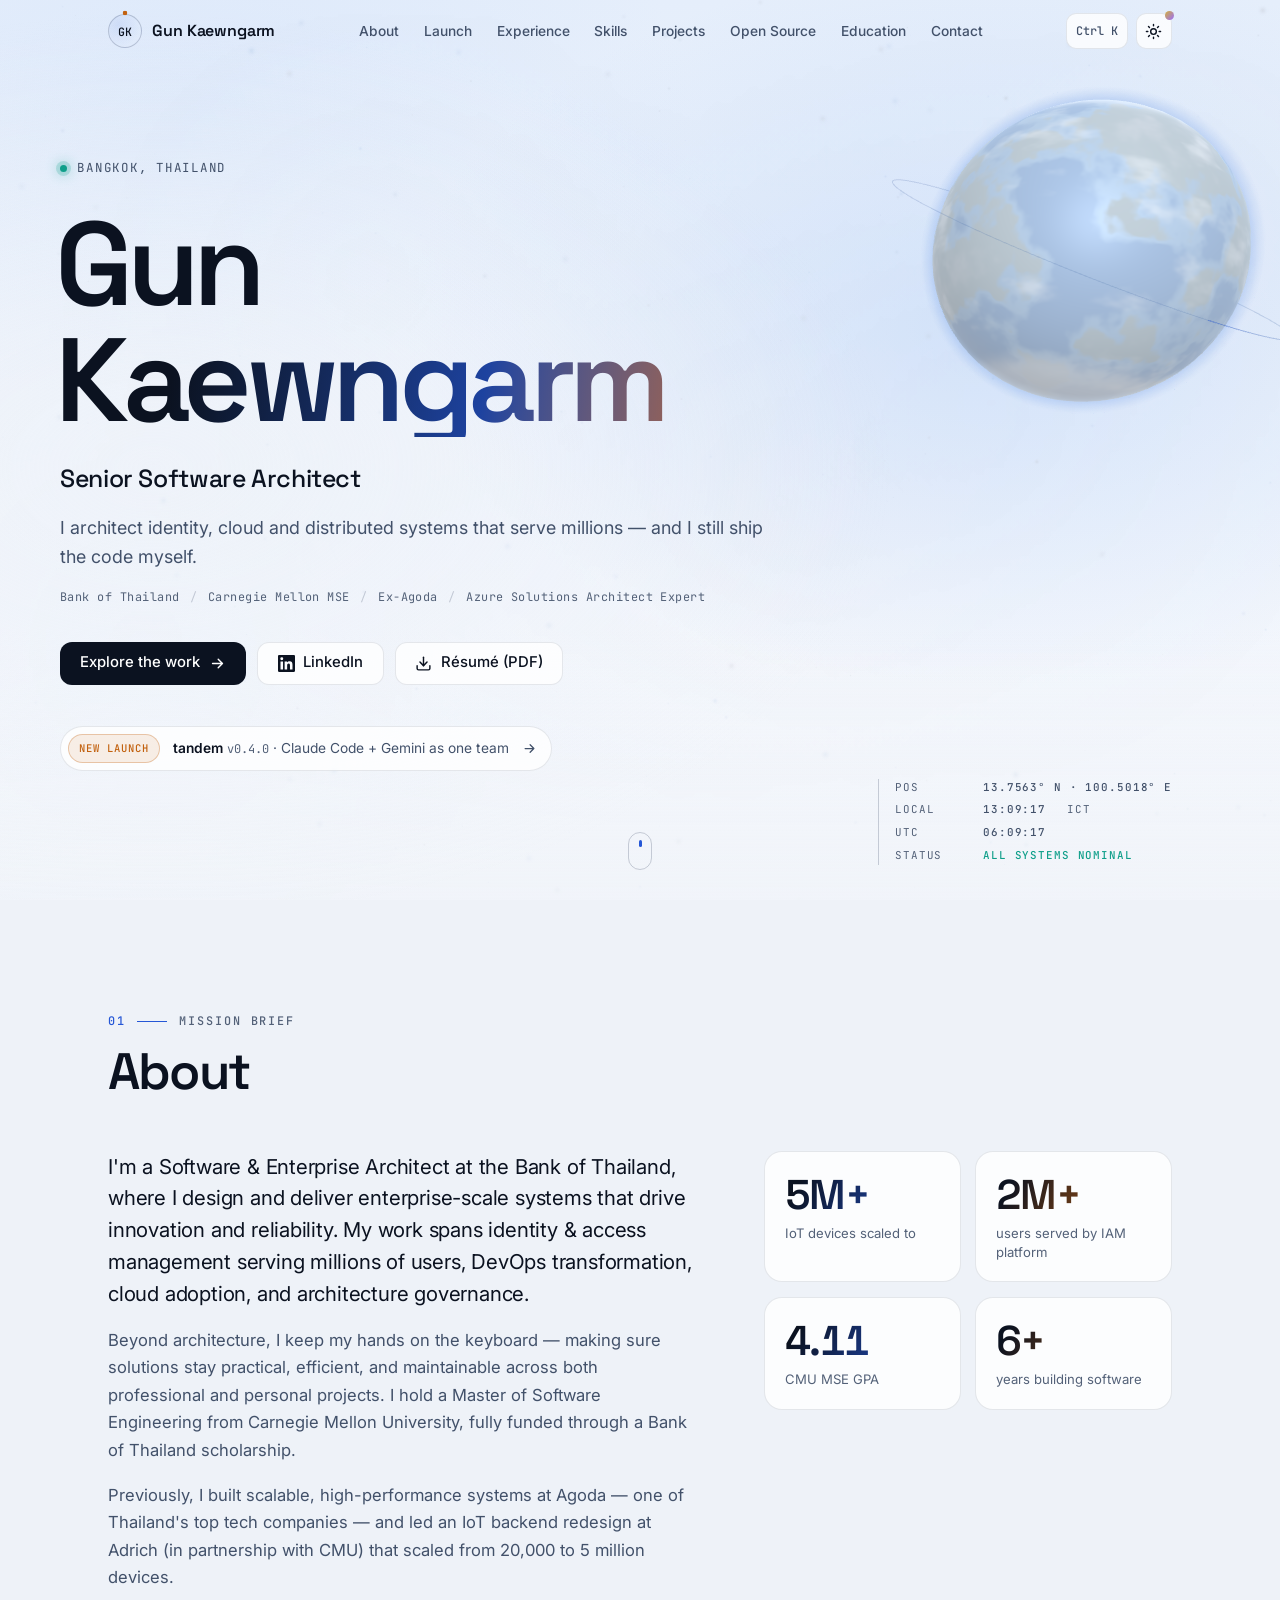
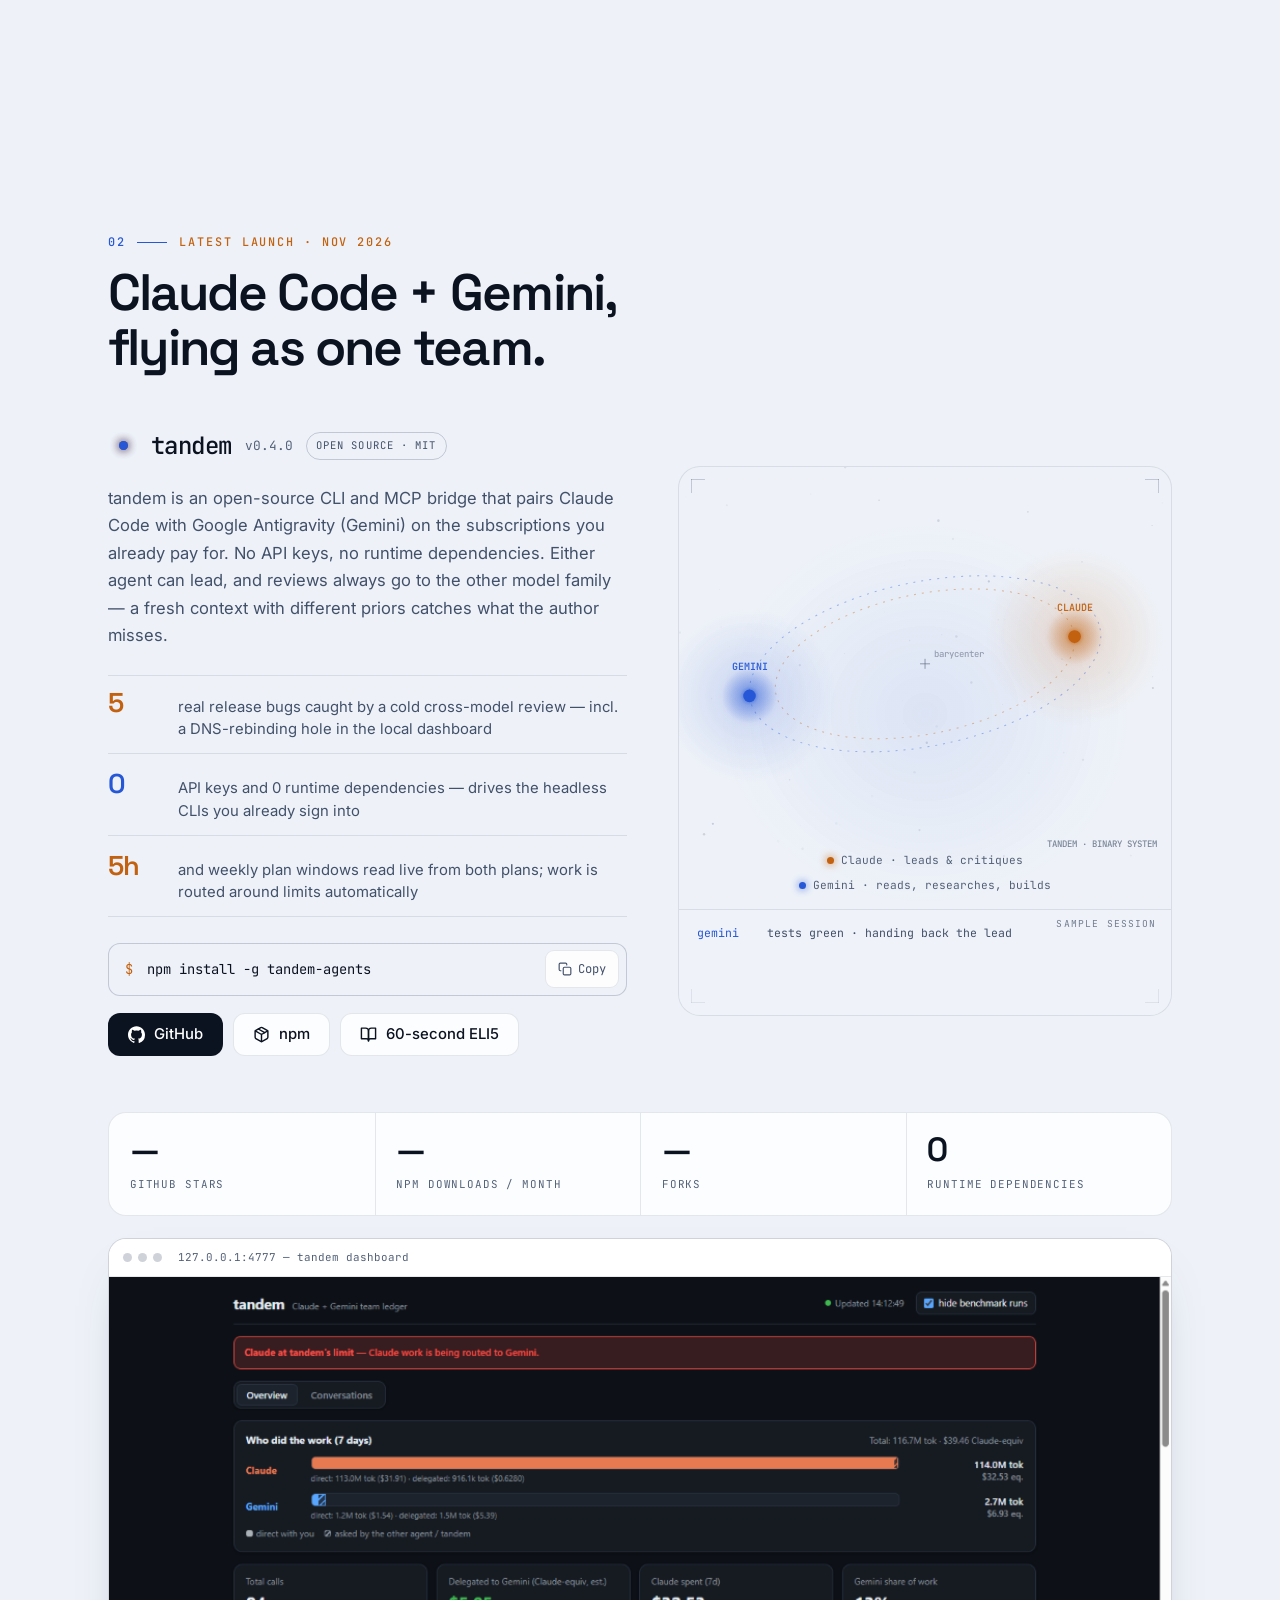
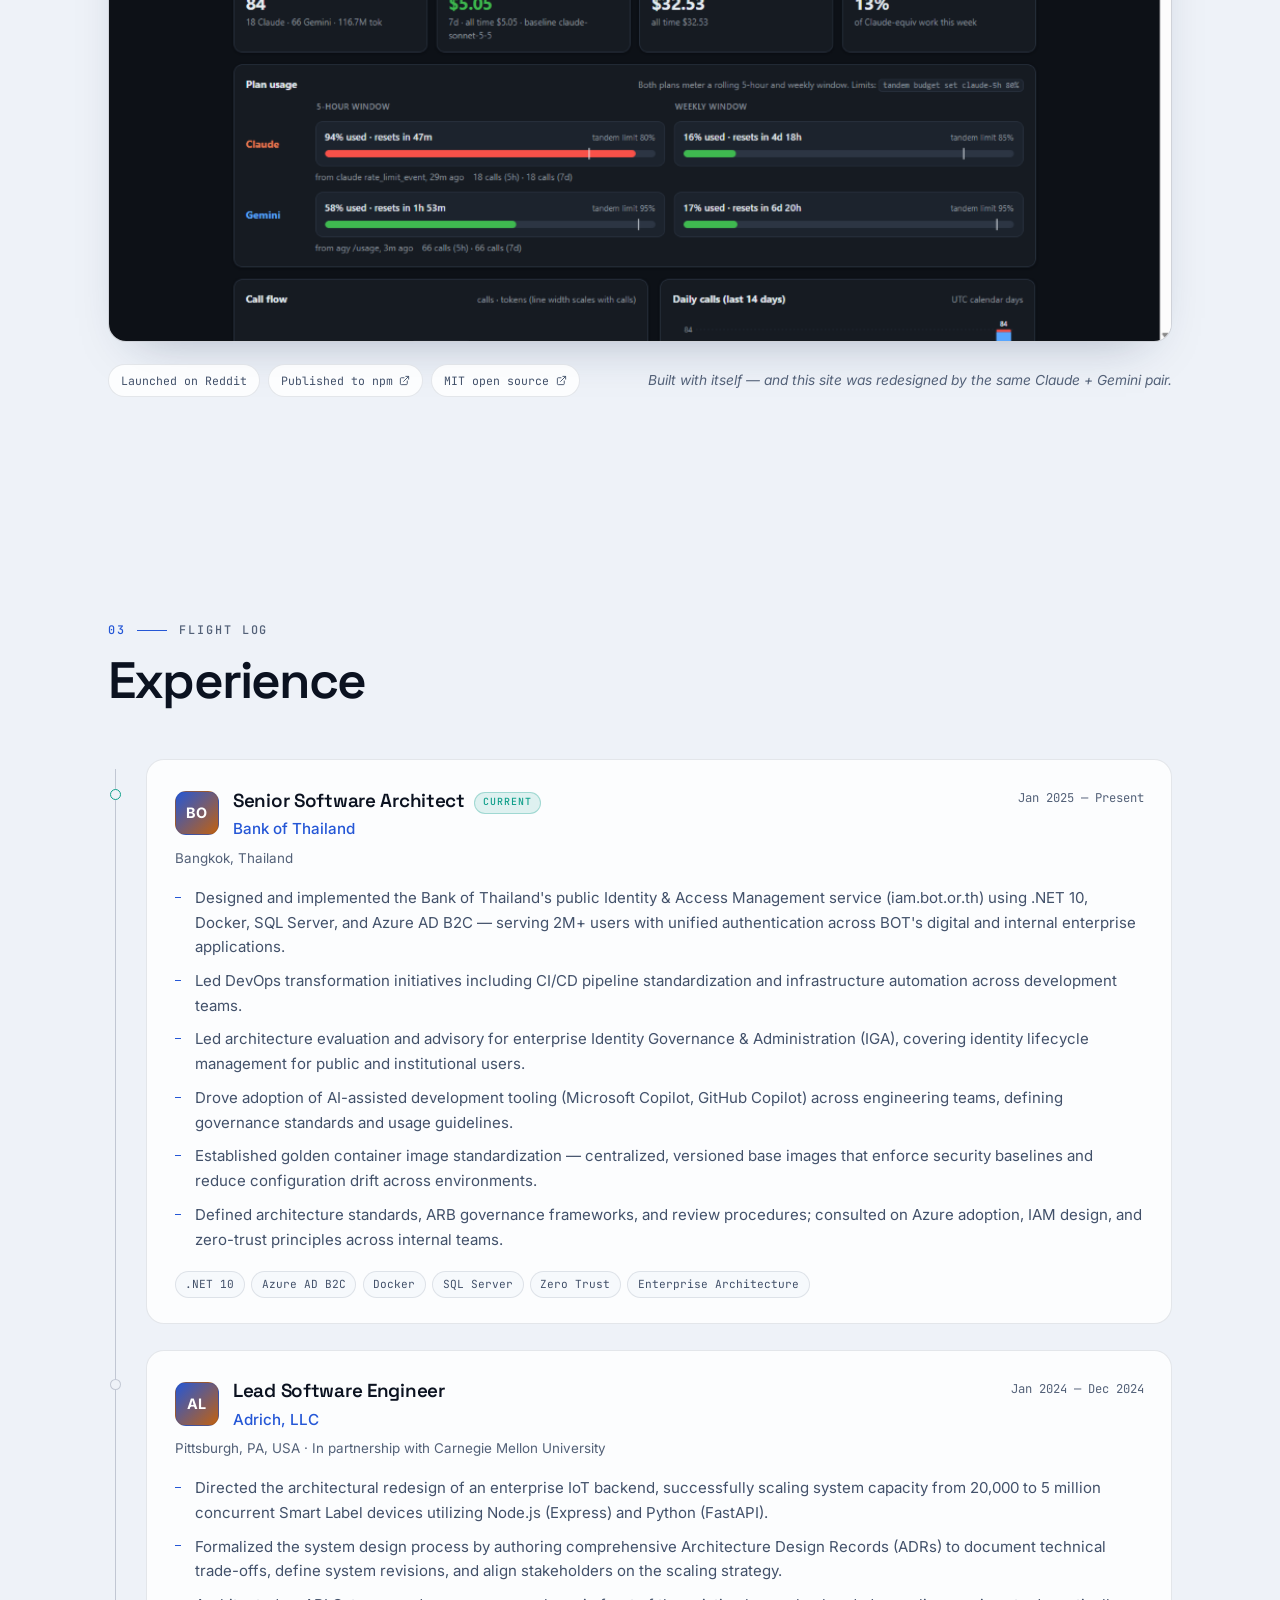
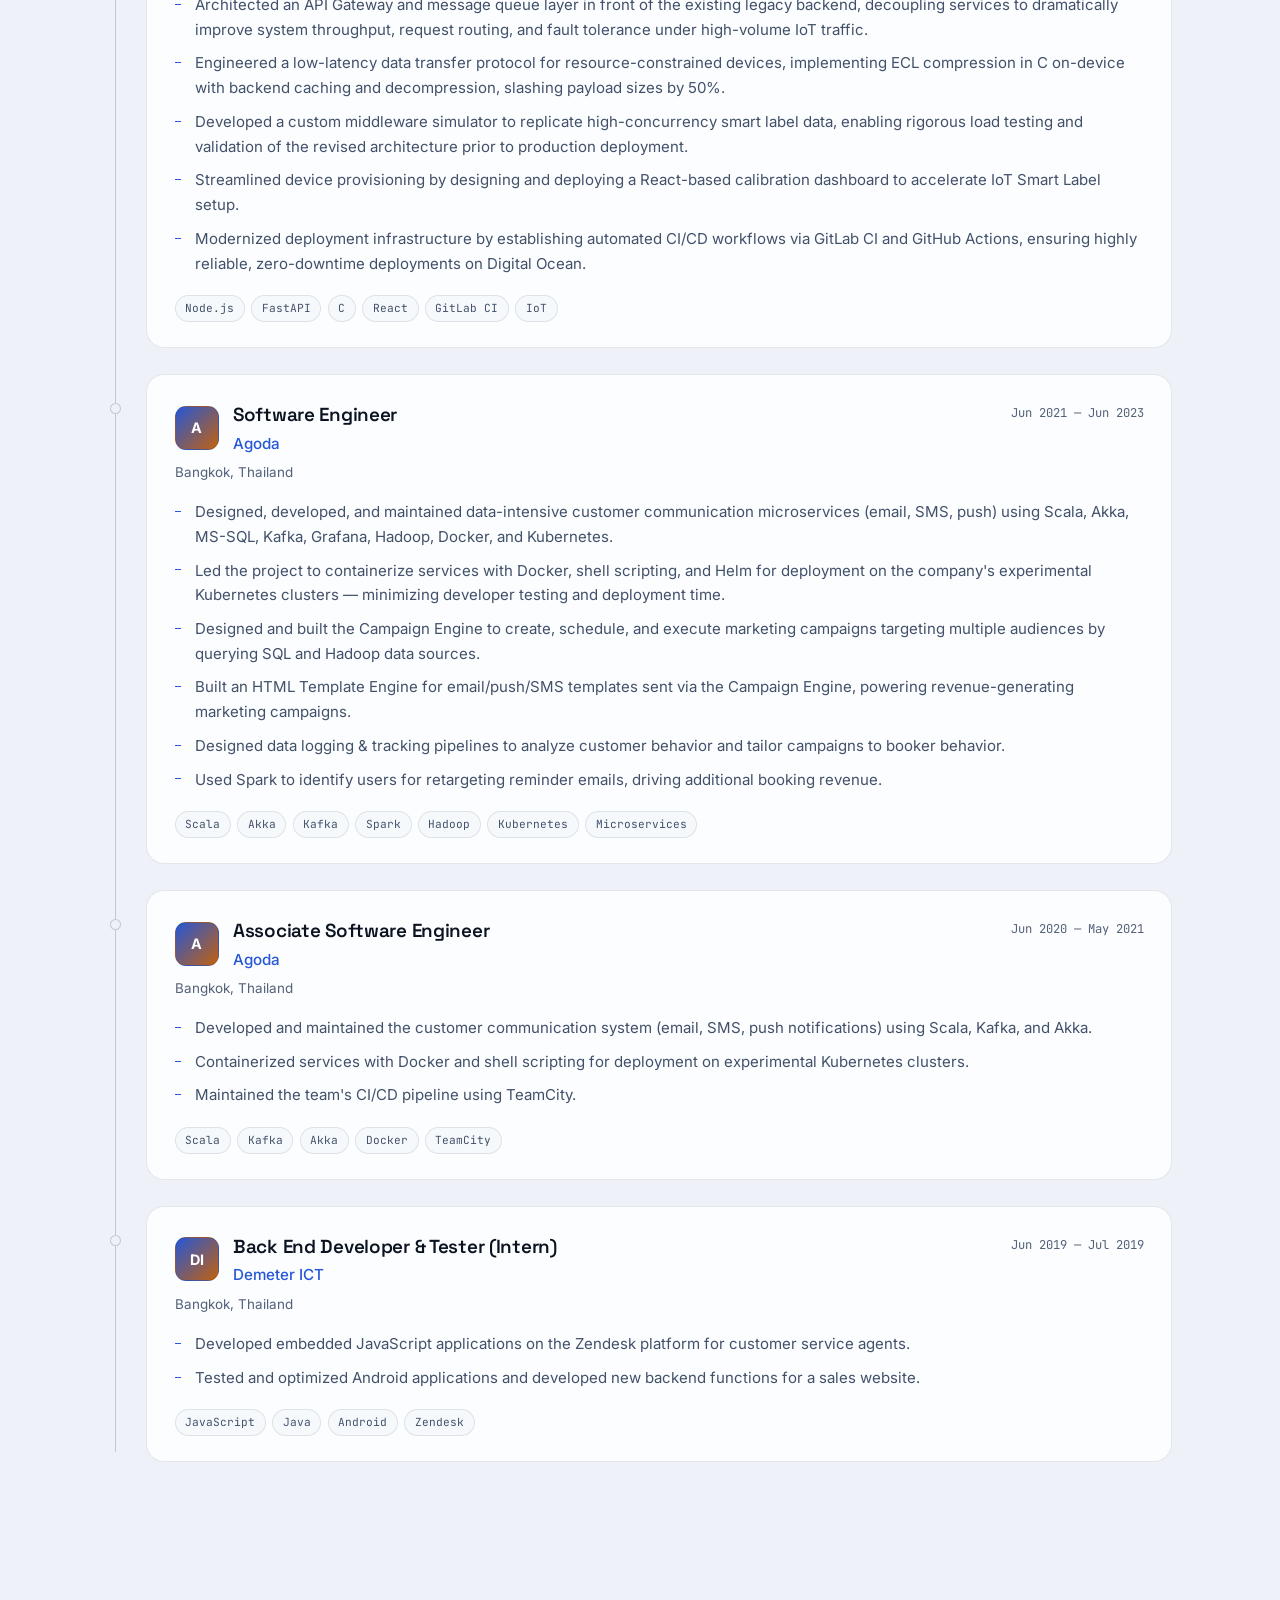
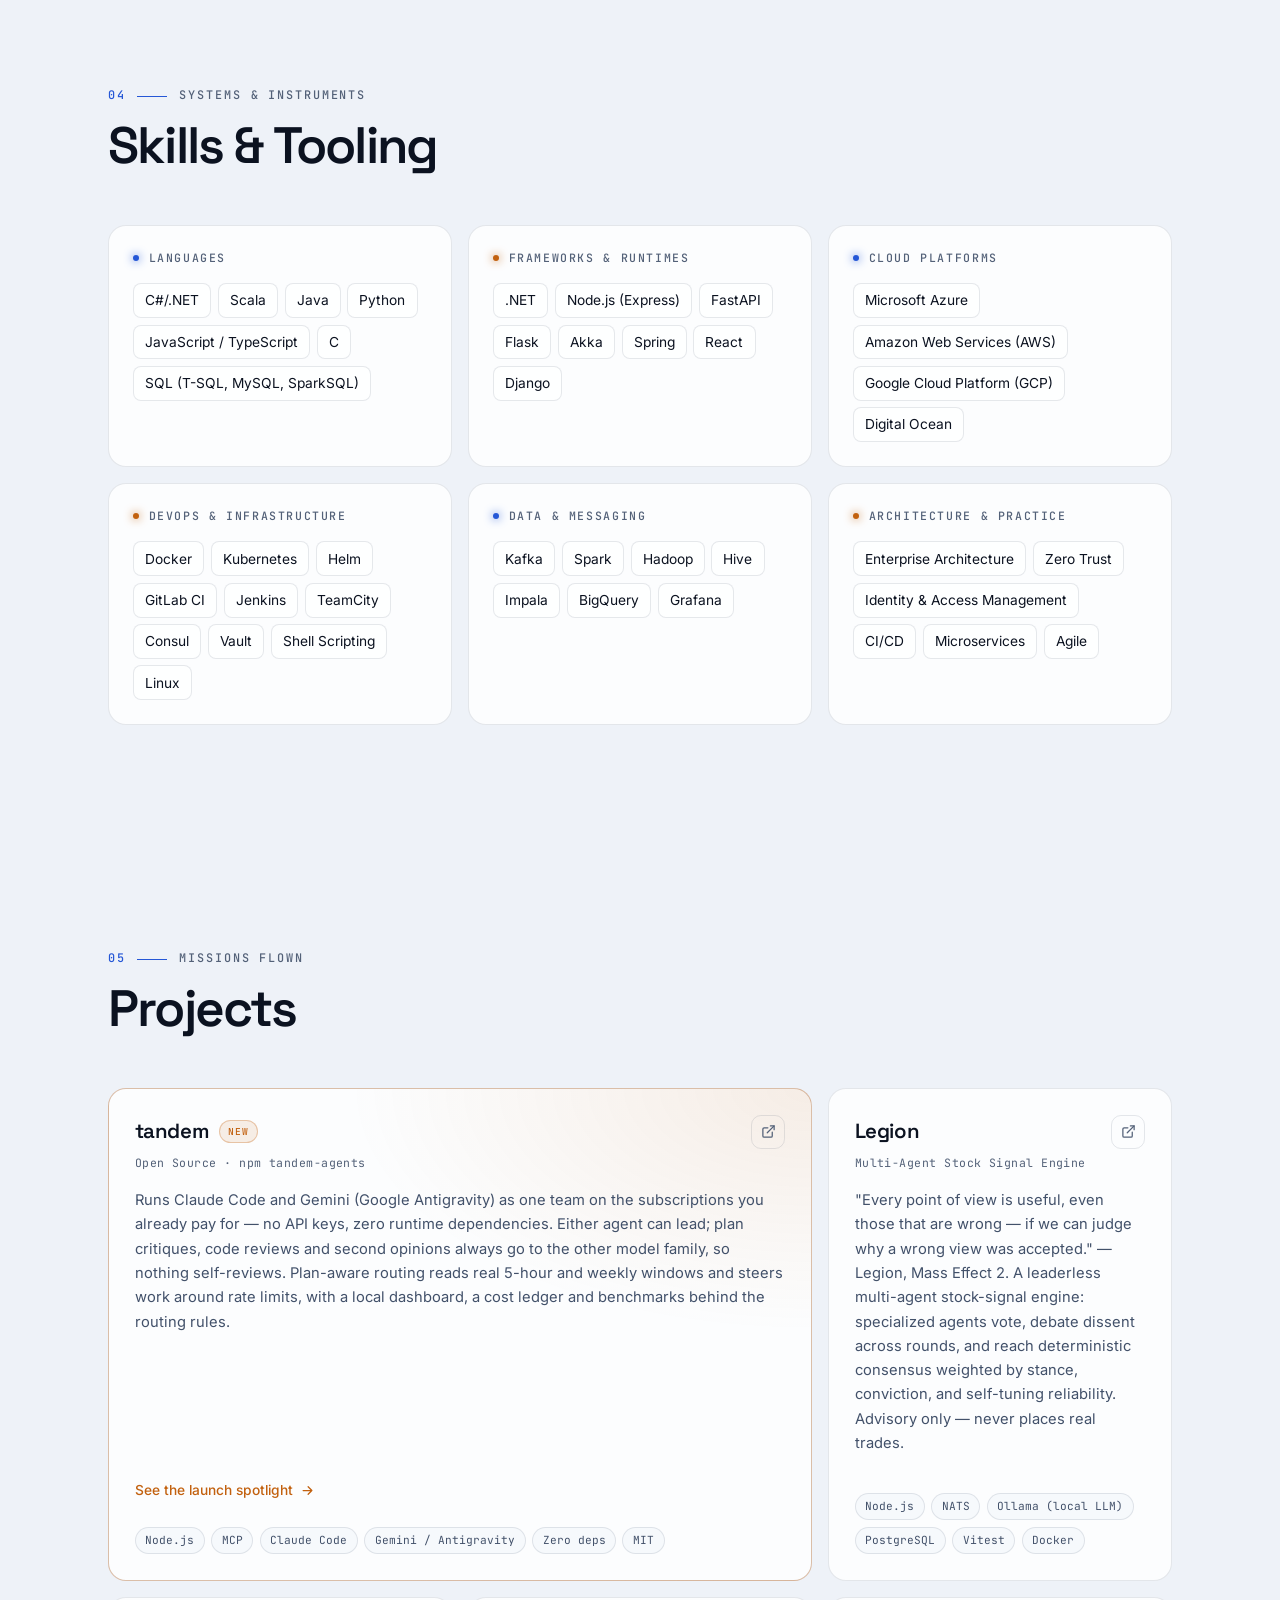
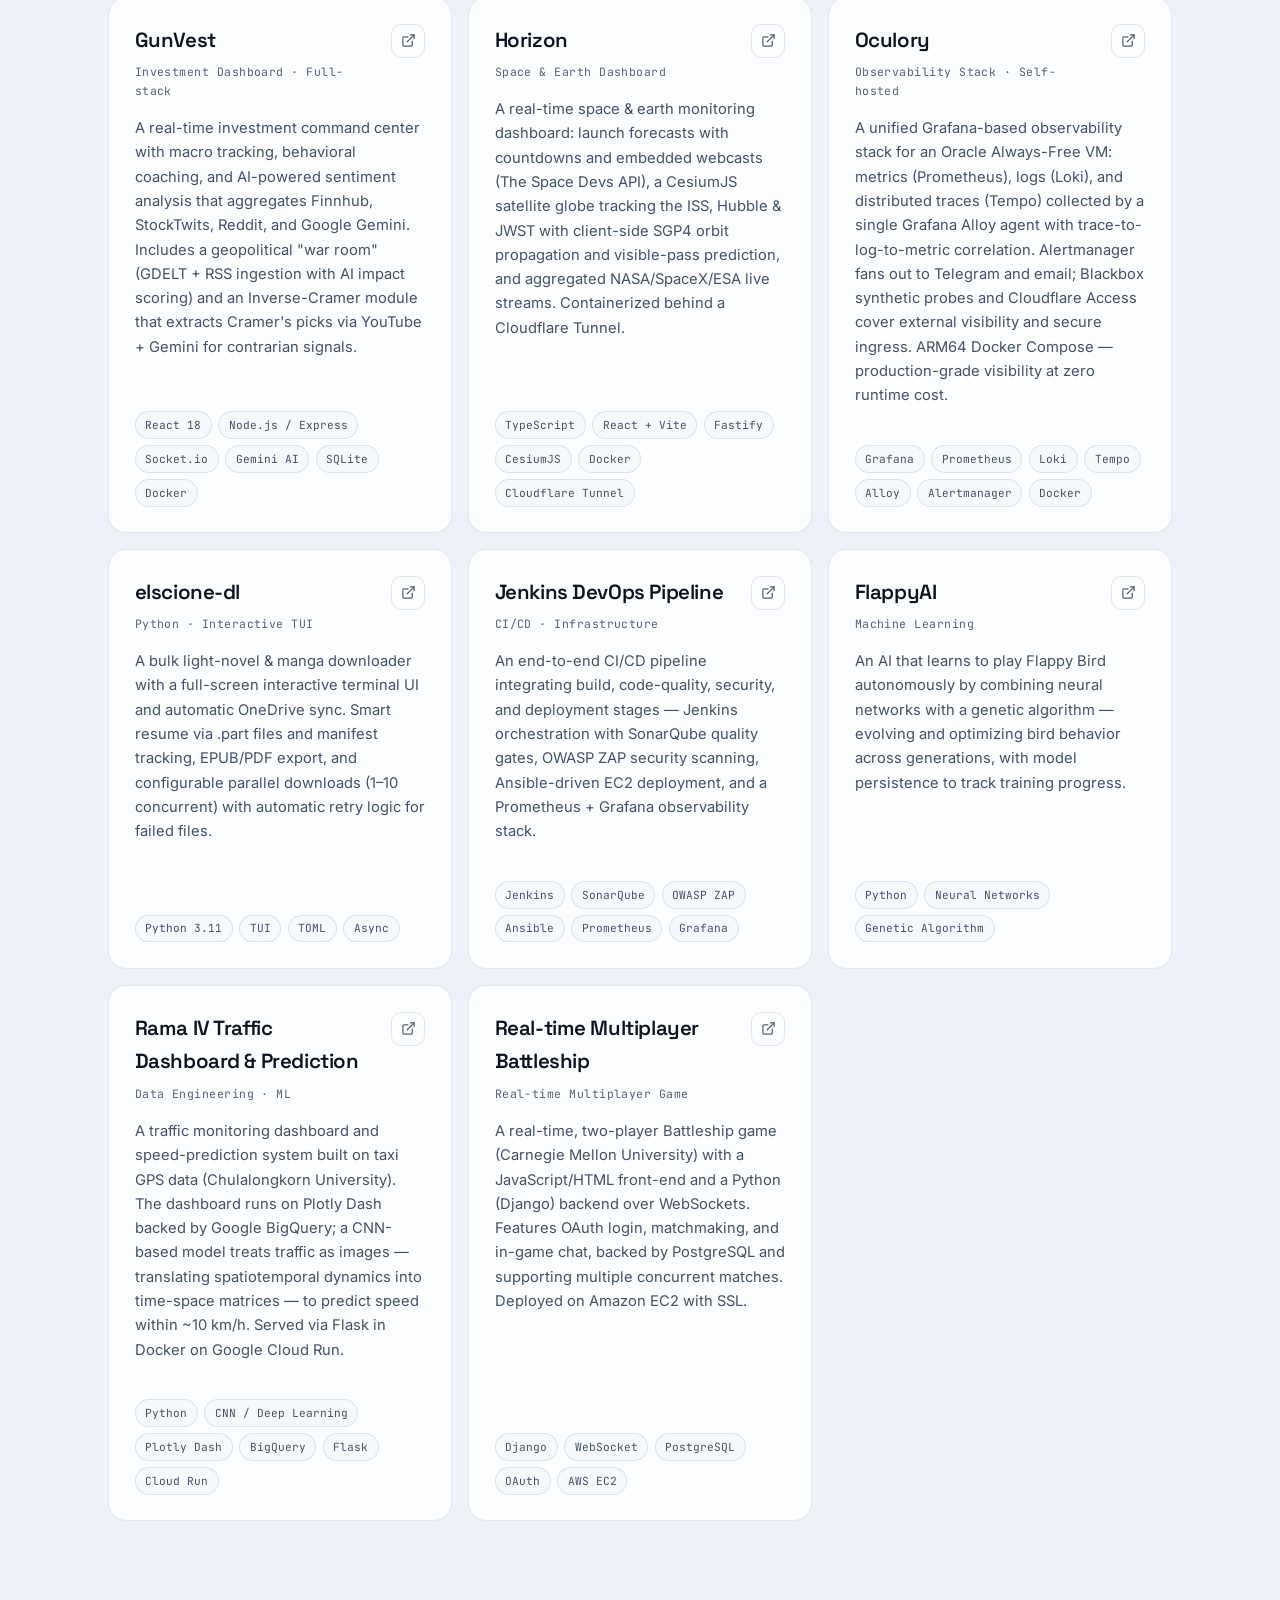
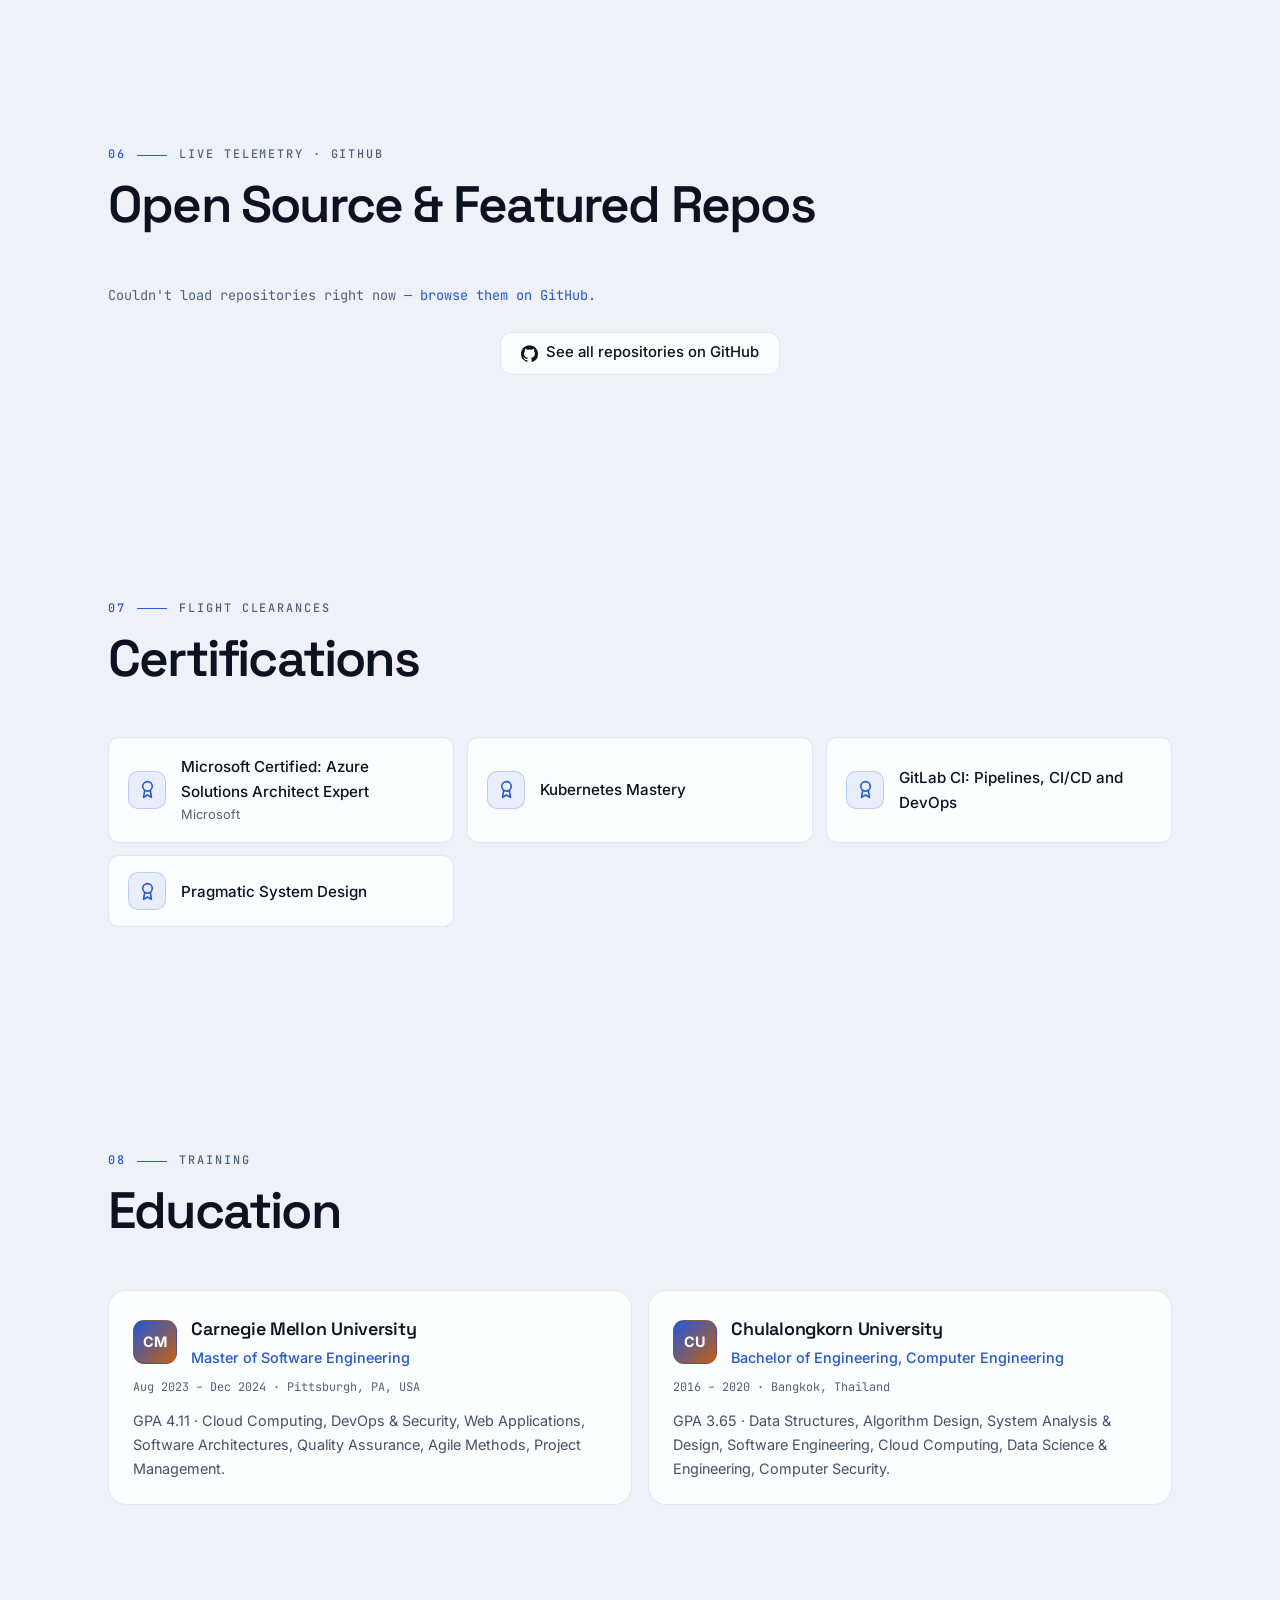
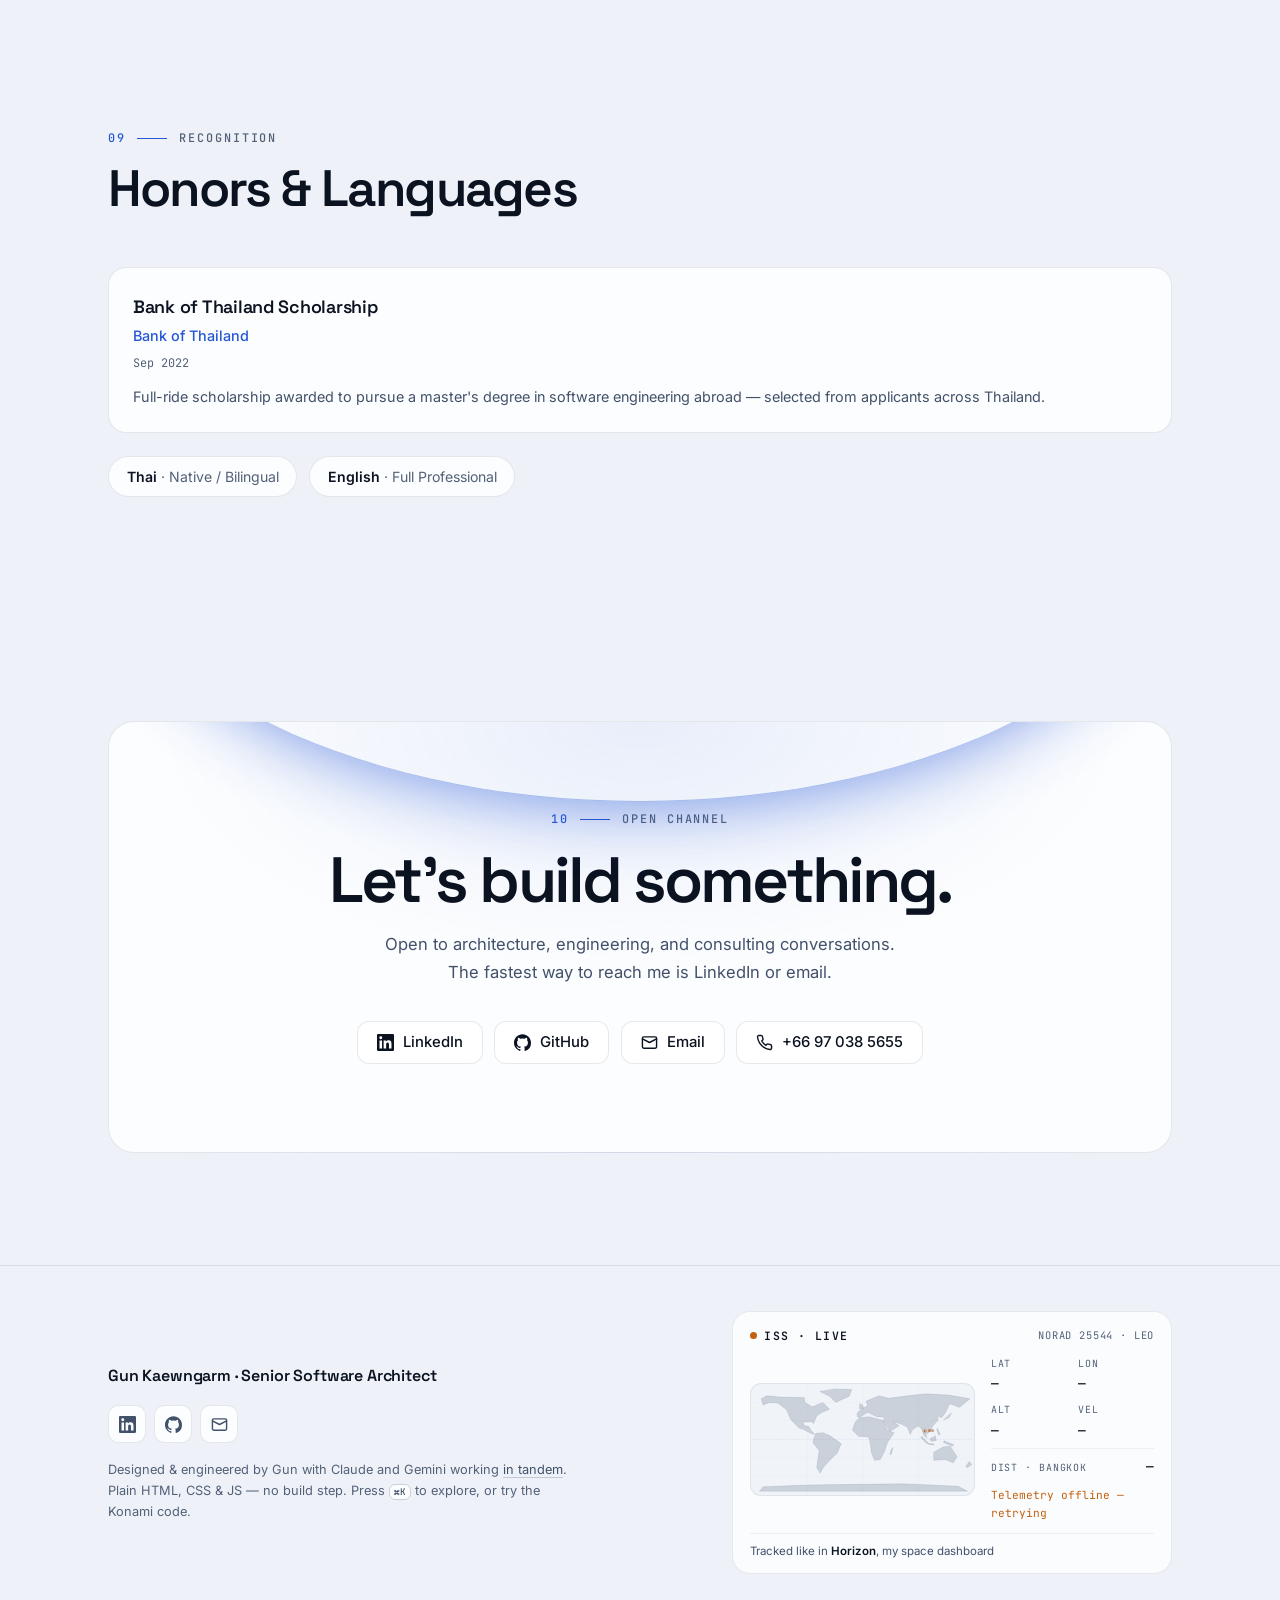
==== commit 06a44053: "fix: address Gemini's cross-review; regenerate social card From Gemini's review of Claude's half (15" ====
--- a/index.html
+++ b/index.html
@@ -19,6 +19,11 @@
         }
         document.documentElement.setAttribute("data-theme", t);
       } catch (e) {}
+      // ?og renders a chrome-free hero for regenerating assets/og-image.png
+      if (/[?&]og(&|=|$)/.test(location.search)) {
+        document.documentElement.setAttribute("data-theme", "dark");
+        document.documentElement.classList.add("og");
+      }
     })();
   </script>
 
--- a/assets/css/styles.css
+++ b/assets/css/styles.css
@@ -32,7 +32,7 @@
   --border-strong: rgba(160, 182, 222, 0.26);
   --text: #e8edf6;
   --text-soft: #a5b2c8;
-  --text-dim: #6c7a93;
+  --text-dim: #8392ab;
   --accent: #8ab4ff;
   --accent-2: #f6b26b;
   --accent-soft: rgba(138, 180, 255, 0.12);
@@ -57,7 +57,7 @@
   --border-strong: rgba(16, 32, 64, 0.2);
   --text: #0b1220;
   --text-soft: #42516a;
-  --text-dim: #6b7a92;
+  --text-dim: #536178;
   --accent: #2557d6;
   --accent-2: #c2610f;
   --accent-soft: rgba(37, 87, 214, 0.09);
@@ -235,7 +235,7 @@
 /* Arcane: the sci-fi telemetry chrome stays out of the fantasy theme */
 html[data-theme="arcane"] .hero__hud,
 html[data-theme="arcane"] .nav__progress { display: none; }
-html[data-theme="arcane"] .hero__name .hero__word > span { background: linear-gradient(120deg, var(--text), var(--text) 45%, var(--accent)); -webkit-background-clip: text; background-clip: text; }
+html[data-theme="arcane"] .hero__name .hero__word > span { background: linear-gradient(120deg, var(--text), var(--text) 45%, var(--accent)); -webkit-background-clip: text; background-clip: text; color: transparent; }
 
 /* ==========================================================================
    RESET / BASE
@@ -265,7 +265,7 @@
 
 @media (prefers-reduced-motion: reduce) {
   html { scroll-behavior: auto; }
-  *, *::before, *::after { animation-duration: 0.001ms !important; animation-delay: 0ms !important; transition-duration: 0.001ms !important; }
+  *, *::before, *::after { animation-duration: 0.001ms !important; animation-delay: 0ms !important; animation-iteration-count: 1 !important; transition-duration: 0.001ms !important; }
 }
 
 a { color: inherit; text-decoration: none; }
@@ -410,9 +410,10 @@
   box-shadow: var(--shadow);
   display: flex; flex-direction: column; gap: 2px;
   opacity: 0; transform: translateY(-6px) scale(0.98); transform-origin: top right;
-  pointer-events: none; transition: var(--transition);
-}
-.theme-menu.is-open .theme-menu__pop { opacity: 1; transform: none; pointer-events: auto; }
+  pointer-events: none; visibility: hidden;
+  transition: opacity var(--transition), transform var(--transition), visibility 0s linear 0.25s;
+}
+.theme-menu.is-open .theme-menu__pop { opacity: 1; transform: none; pointer-events: auto; visibility: visible; transition-delay: 0s; }
 .theme-menu__item {
   display: flex; align-items: center; gap: 0.6rem; width: 100%;
   padding: 0.5rem 0.7rem; border-radius: 8px; cursor: pointer;
@@ -452,10 +453,10 @@
   background: linear-gradient(135deg, #271c39, #17111f);
   color: #f1e9da; border: 1px solid rgba(154, 108, 255, 0.45);
   box-shadow: 0 14px 34px -14px rgba(0, 0, 0, 0.7); font-size: 0.82rem;
-  opacity: 0; transform: translateY(-6px); pointer-events: none;
-  transition: opacity 0.35s ease, transform 0.35s ease;
-}
-.theme-hint.is-visible { opacity: 1; transform: none; pointer-events: auto; }
+  opacity: 0; transform: translateY(-6px); pointer-events: none; visibility: hidden;
+  transition: opacity 0.35s ease, transform 0.35s ease, visibility 0s linear 0.35s;
+}
+.theme-hint.is-visible { opacity: 1; transform: none; pointer-events: auto; visibility: visible; transition-delay: 0s; }
 .theme-hint::before {
   content: ""; position: absolute; top: -5px; right: 13px;
   width: 9px; height: 9px; transform: rotate(45deg);
@@ -491,10 +492,10 @@
     backdrop-filter: blur(18px); -webkit-backdrop-filter: blur(18px);
     border-bottom: 1px solid var(--border);
     padding: 0.5rem var(--gutter) 1.25rem;
-    transform: translateY(-120%); opacity: 0; pointer-events: none;
-    transition: var(--transition);
+    transform: translateY(-120%); opacity: 0; pointer-events: none; visibility: hidden;
+    transition: transform var(--transition), opacity var(--transition), visibility 0s linear 0.25s;
   }
-  .nav__links.is-open { transform: translateY(0); opacity: 1; pointer-events: auto; }
+  .nav__links.is-open { transform: translateY(0); opacity: 1; pointer-events: auto; visibility: visible; transition-delay: 0s; }
   .nav__links a { padding: 0.85rem 0.5rem; border-radius: 0; font-size: 0.95rem; border-bottom: 1px solid var(--border); }
 }
 @media (max-width: 520px) { .nav__cmd { display: none; } .nav__logo-text { display: none; } }
@@ -582,6 +583,7 @@
   font-size: 0.86rem; color: var(--text-soft);
   transition: border-color var(--transition), color var(--transition), box-shadow var(--transition);
 }
+.hero__launch[hidden] { display: none; }
 .hero__launch:hover { border-color: color-mix(in srgb, var(--accent-2) 55%, transparent); color: var(--text); box-shadow: 0 0 0 4px var(--accent-2-soft); }
 .hero__launch strong { color: var(--text); font-weight: 600; }
 .hero__launch [data-tandem-version] { font-family: var(--font-mono); font-size: 0.75rem; color: var(--text-dim); }
@@ -653,6 +655,10 @@
    ========================================================================== */
 .reveal { opacity: 0; transform: translateY(22px); transition: opacity 0.8s var(--ease), transform 0.8s var(--ease); }
 .reveal.is-visible { opacity: 1; transform: none; }
+.spot.reveal.is-visible {
+  transition: opacity 0.8s var(--ease), transform 0.45s var(--ease),
+    border-color var(--transition), box-shadow var(--transition);
+}
 
 
 /* ==========================================================================
@@ -921,7 +927,7 @@
 /* subtle 3D tilt (vars set by main.js on fine pointers) */
 .tilt.reveal.is-visible {
   transform: perspective(1000px) rotateX(var(--rx, 0deg)) rotateY(var(--ry, 0deg));
-  transition: opacity 0.8s var(--ease), transform 0.25s ease-out, border-color var(--transition), box-shadow var(--transition);
+  transition: opacity 0.8s var(--ease), transform 0.45s var(--ease), border-color var(--transition), box-shadow var(--transition);
 }
 .tilt.reveal.is-visible:hover { transform: perspective(1000px) rotateX(var(--rx, 0deg)) rotateY(var(--ry, 0deg)) translateY(-4px); }
 
@@ -1019,3 +1025,9 @@
 .footer__note a:hover { color: var(--accent); }
 .iss-radar:empty { display: none; }
 @media (max-width: 860px) { .footer__inner { grid-template-columns: 1fr; } }
+
+/* Social-card render mode (index.html?og) — see README "Social preview" */
+html.og .nav, html.og .hero__cta, html.og .hero__scroll, html.og .theme-hint, html.og #sections, html.og .footer { display: none !important; }
+html.og .hero { min-height: 630px; height: 630px; padding: 0 72px; }
+html.og .hero__inner { max-width: none; }
+html.og .hero__hud { display: none; }
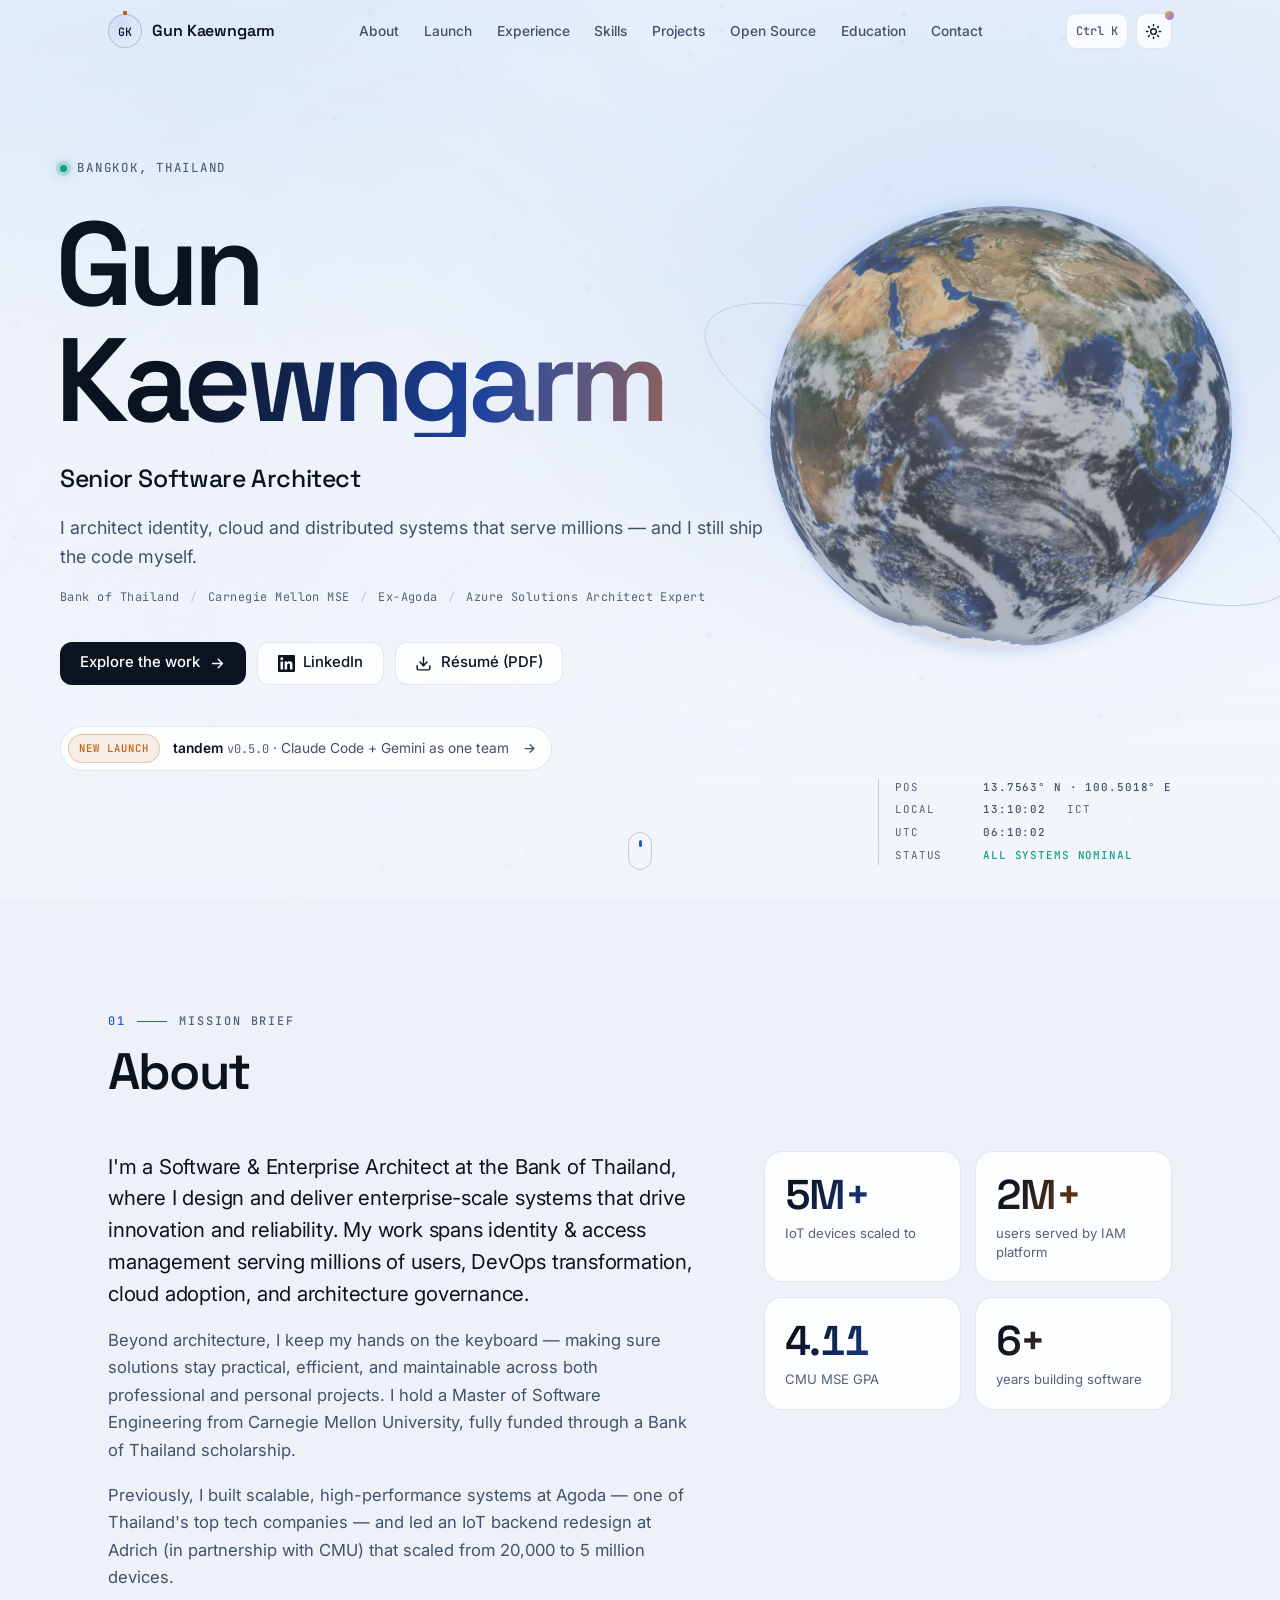
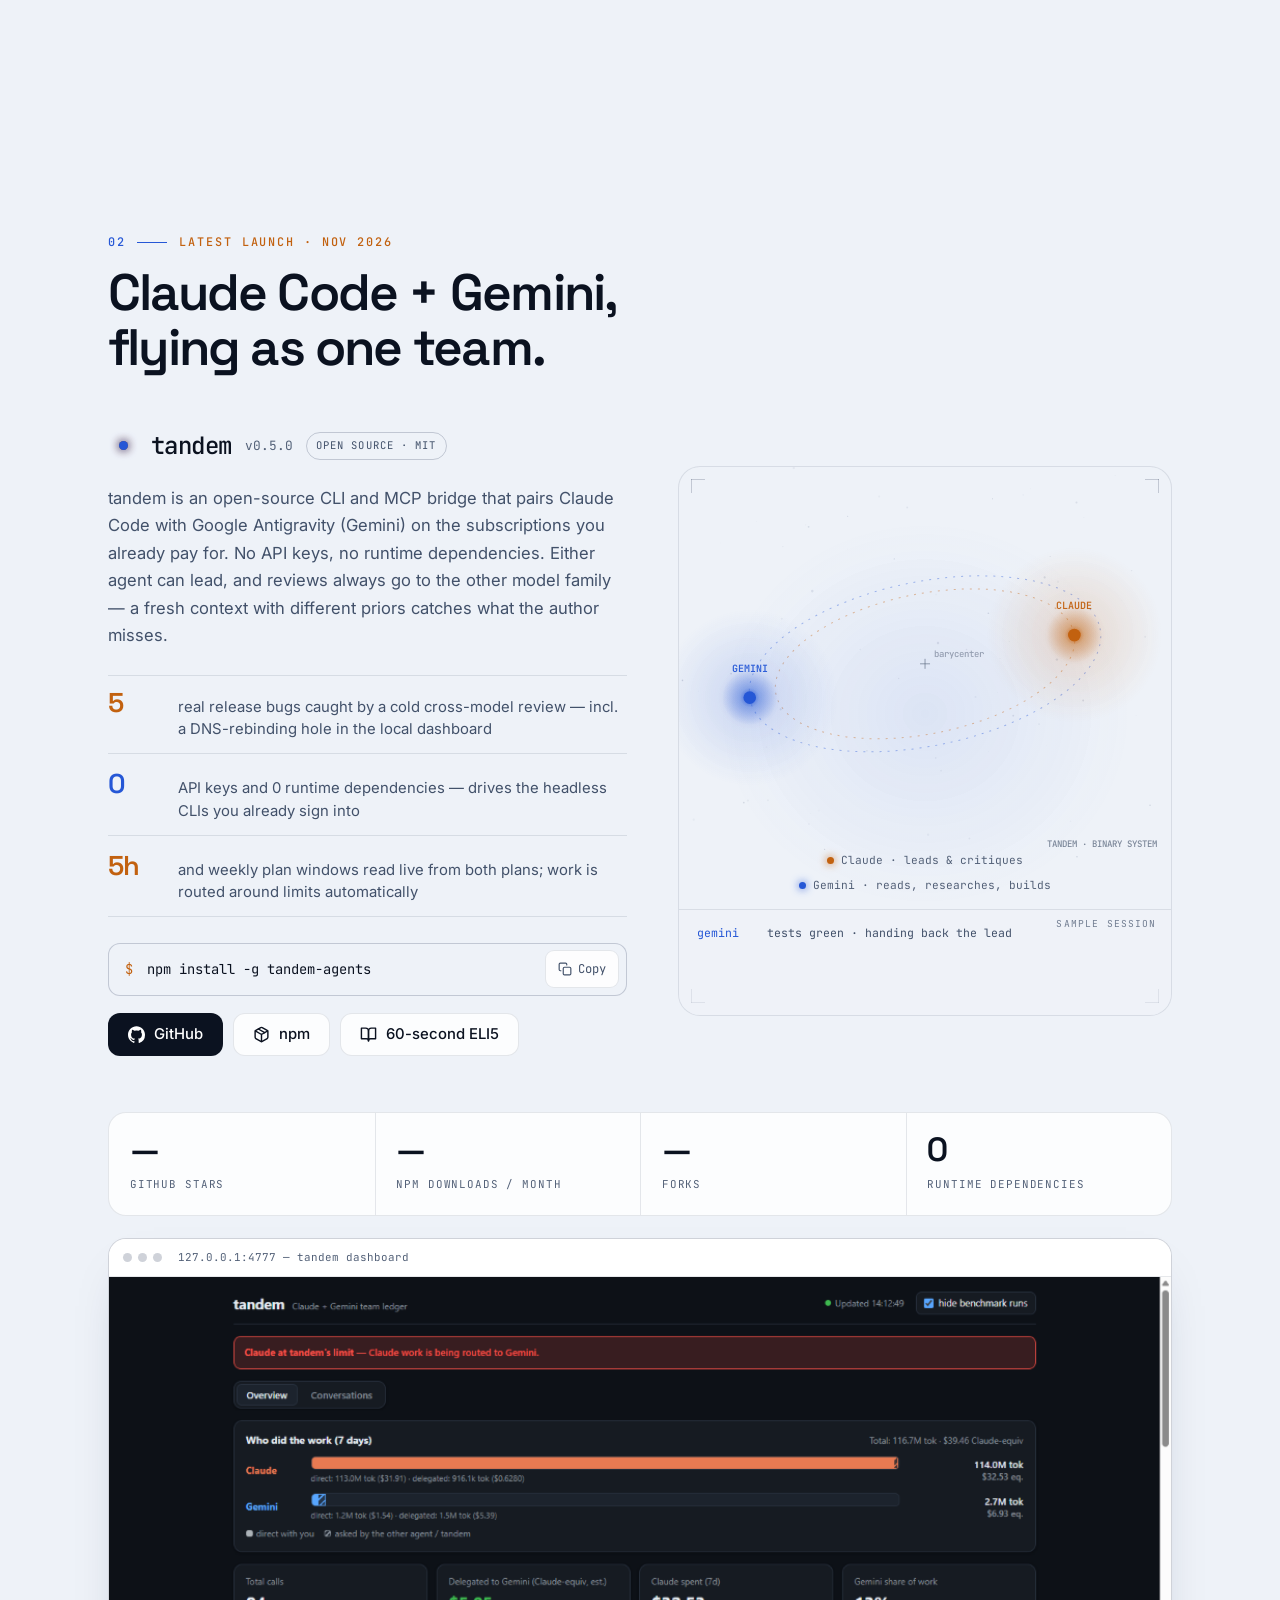
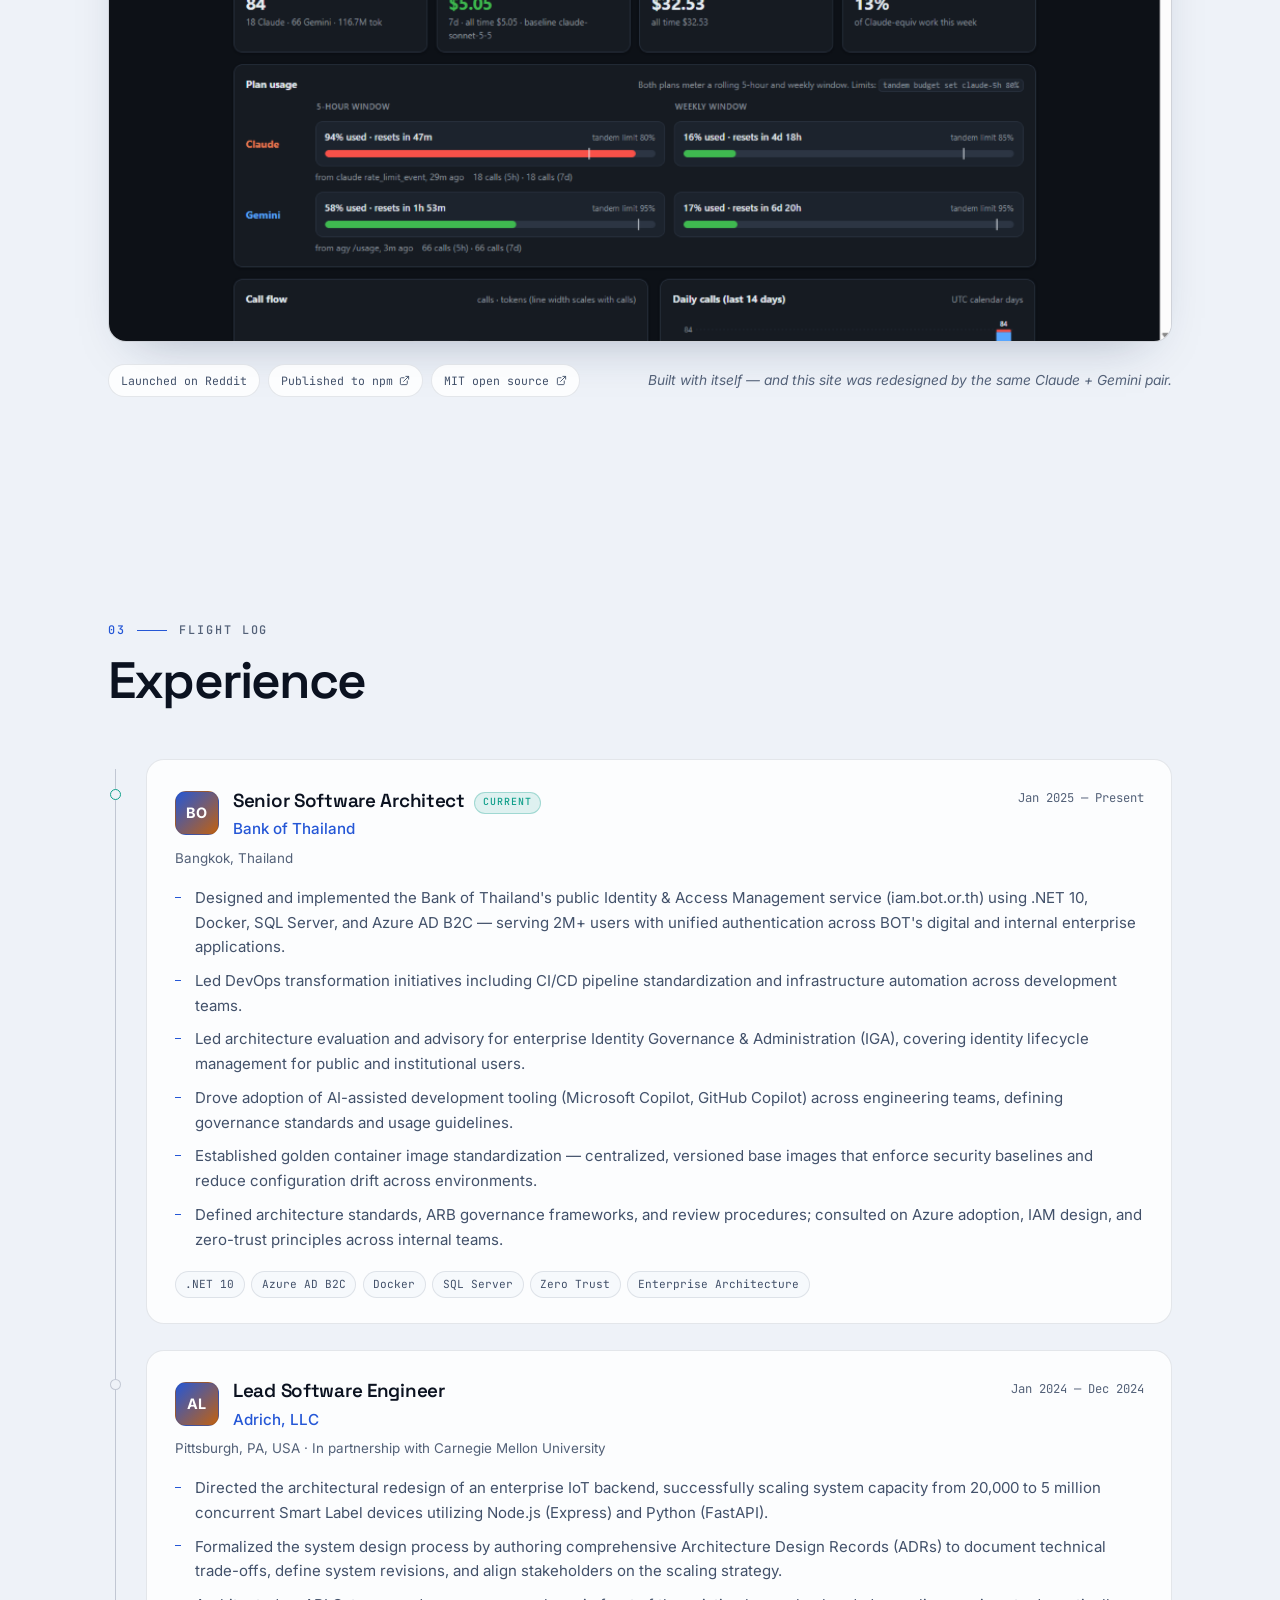
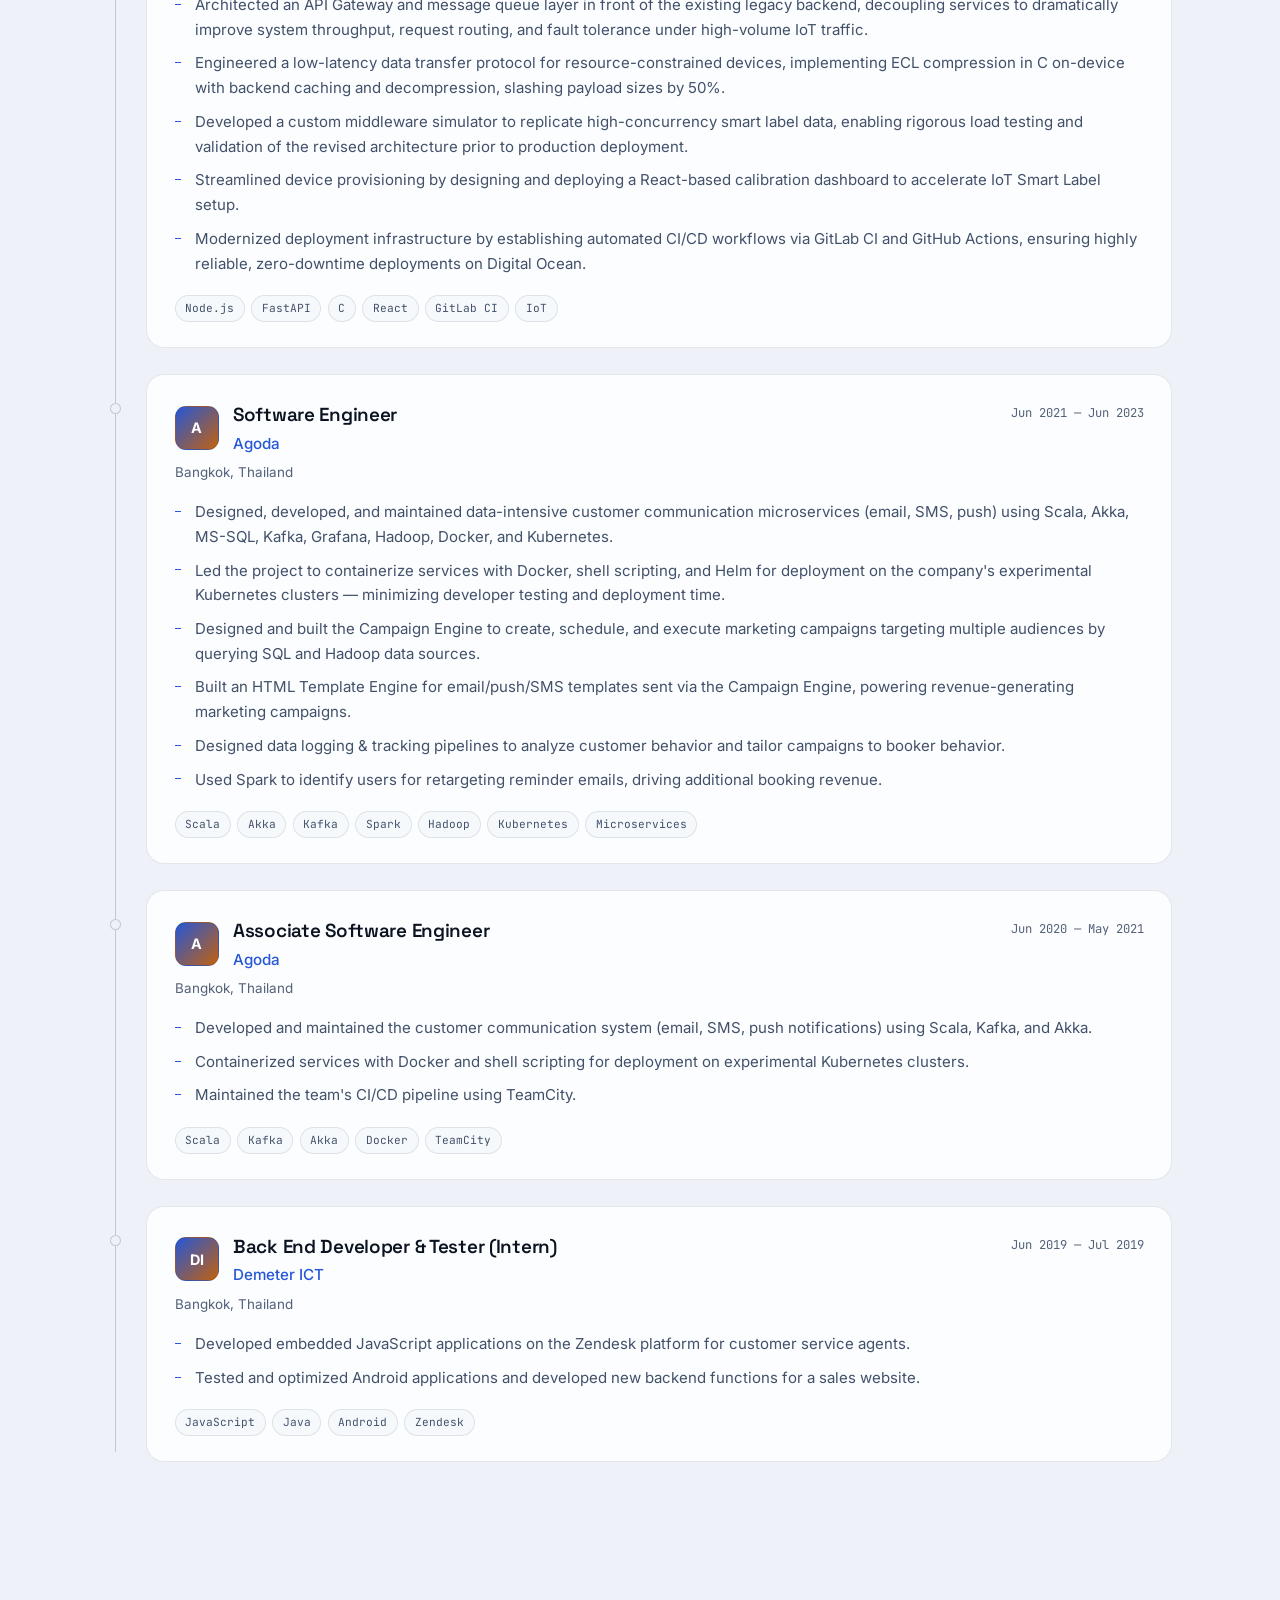
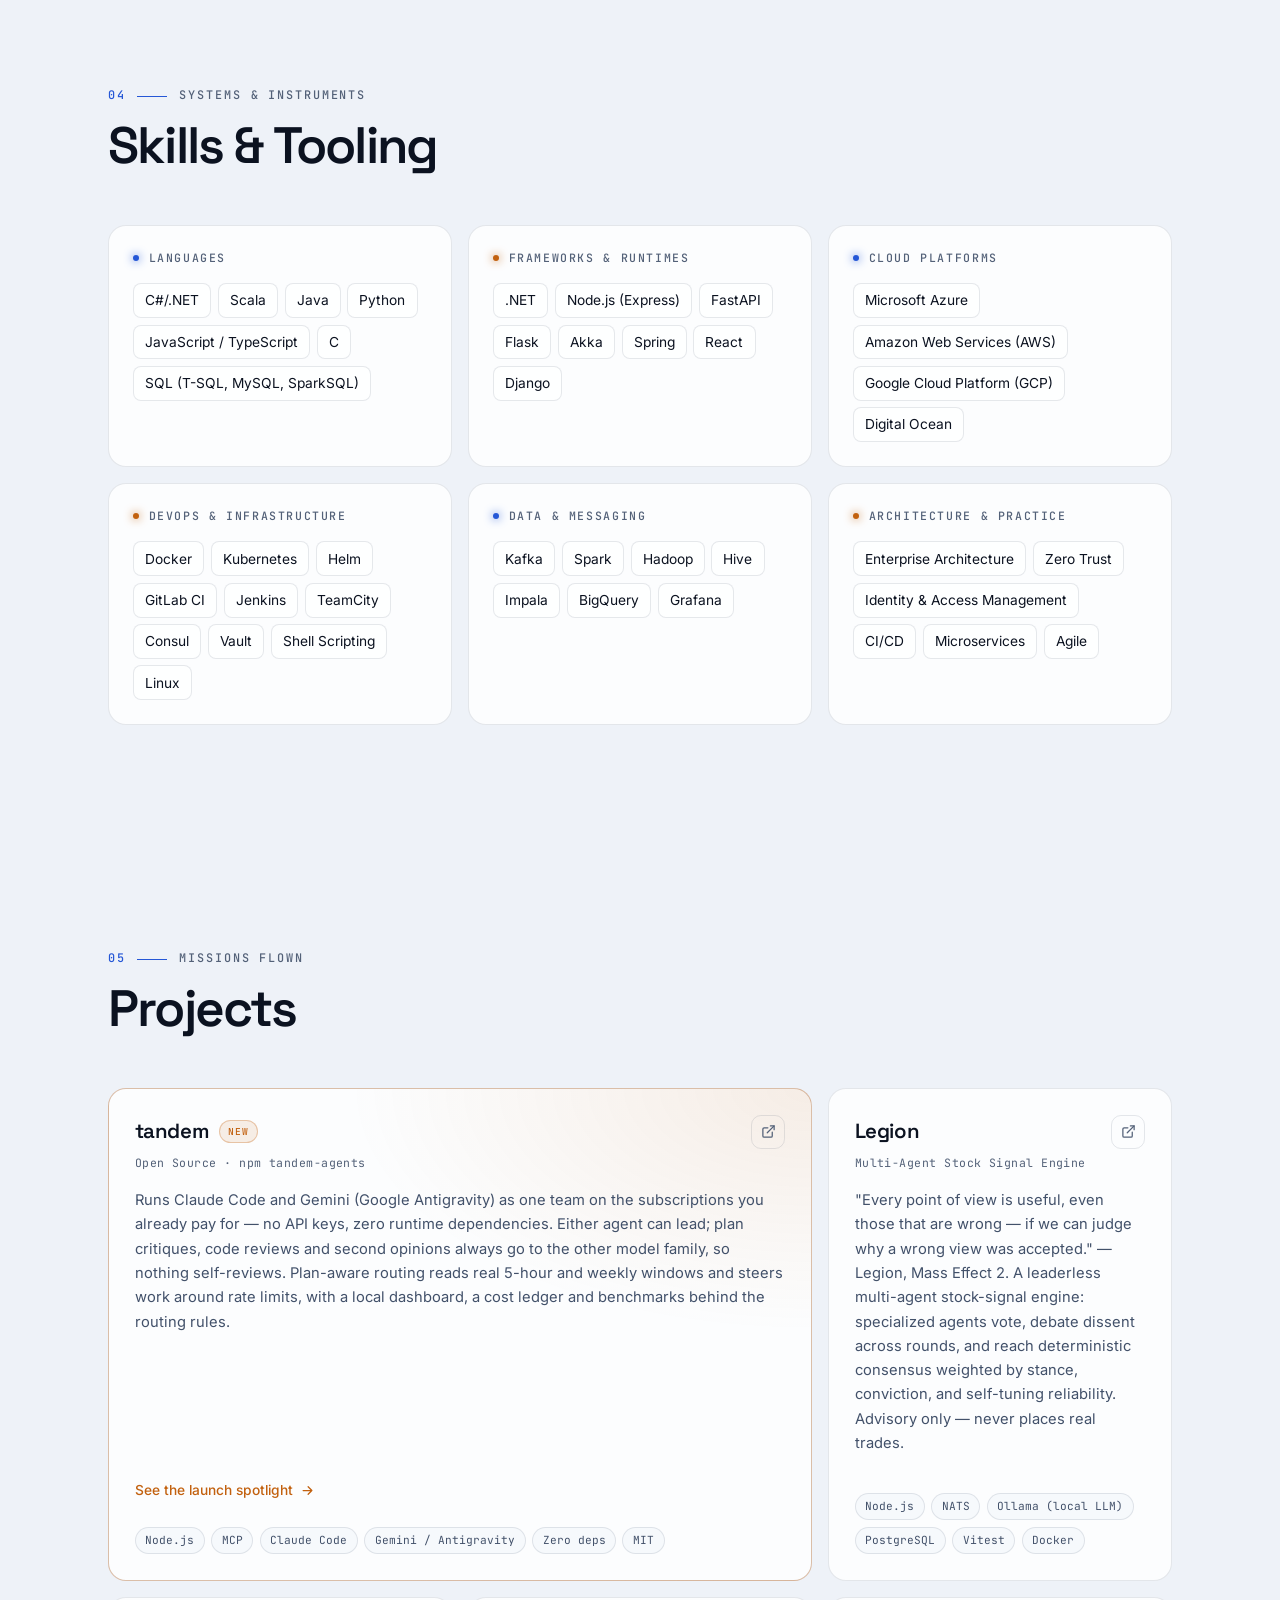
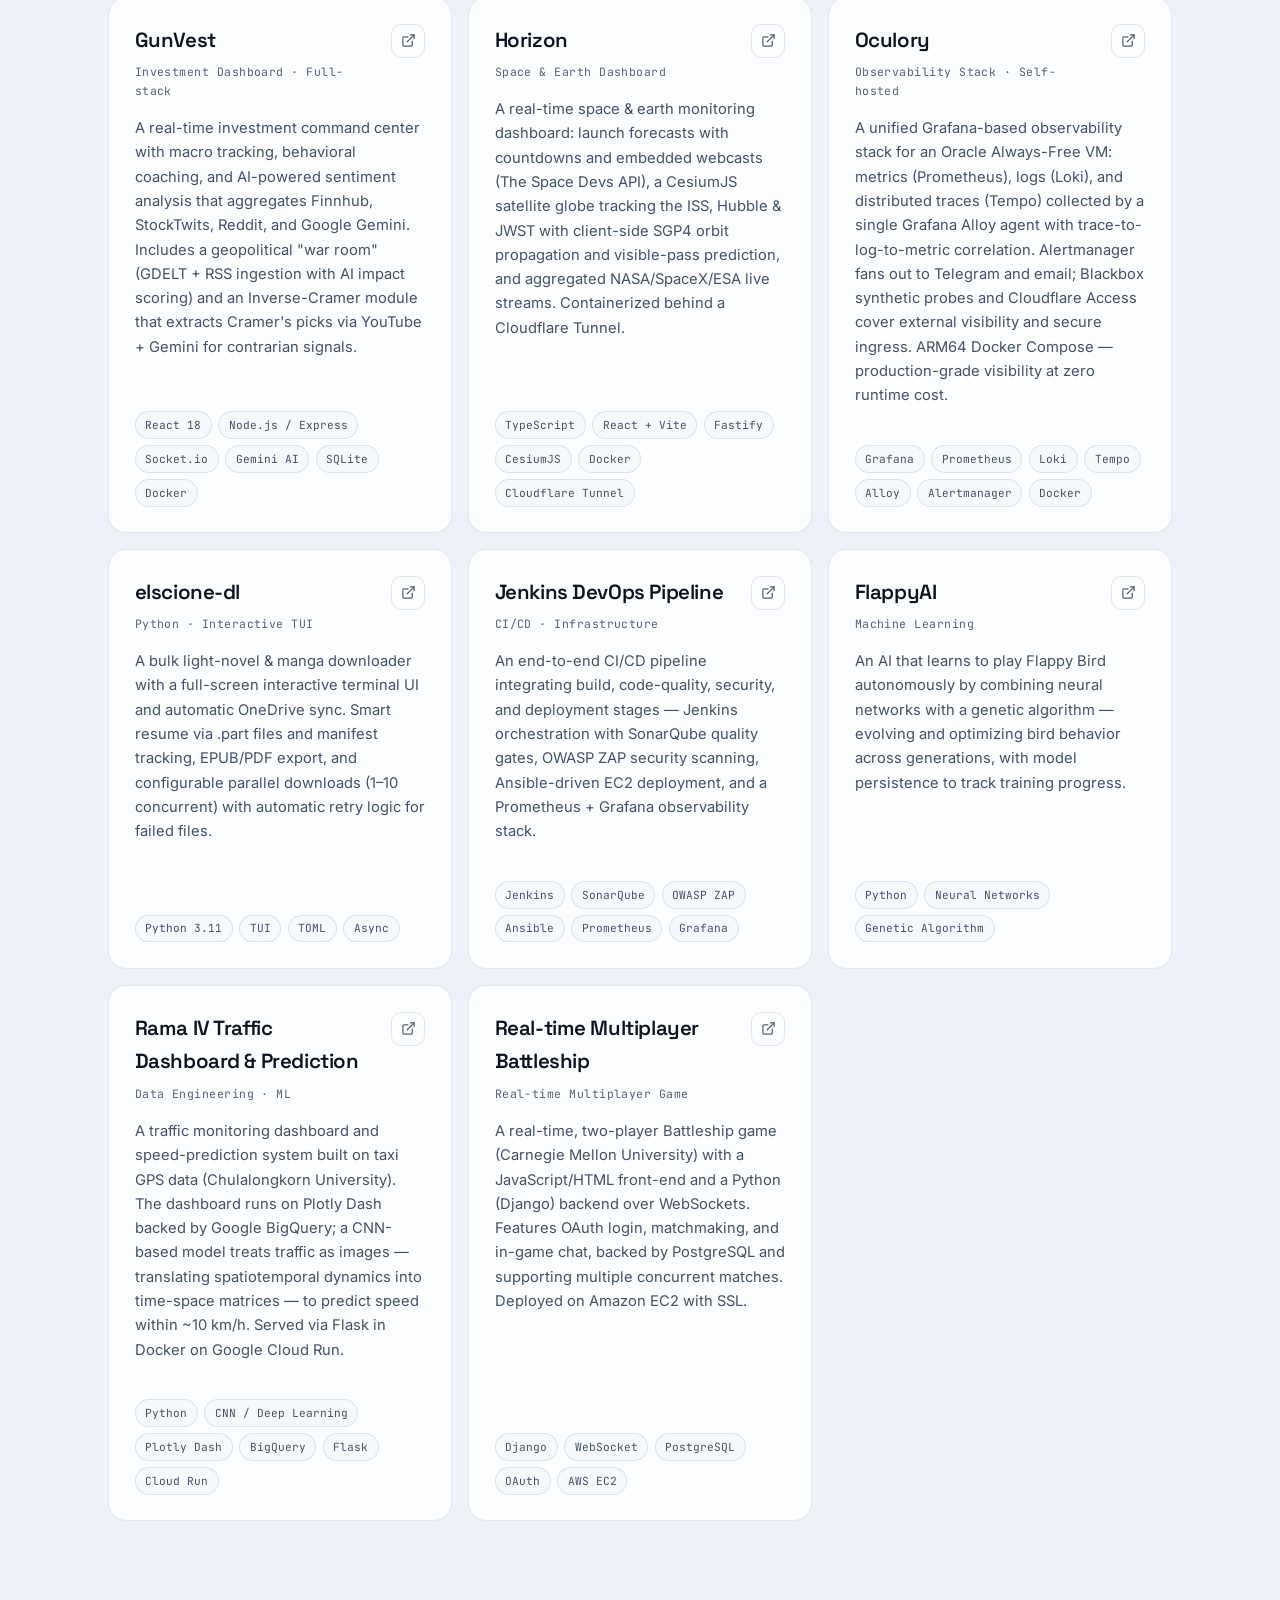
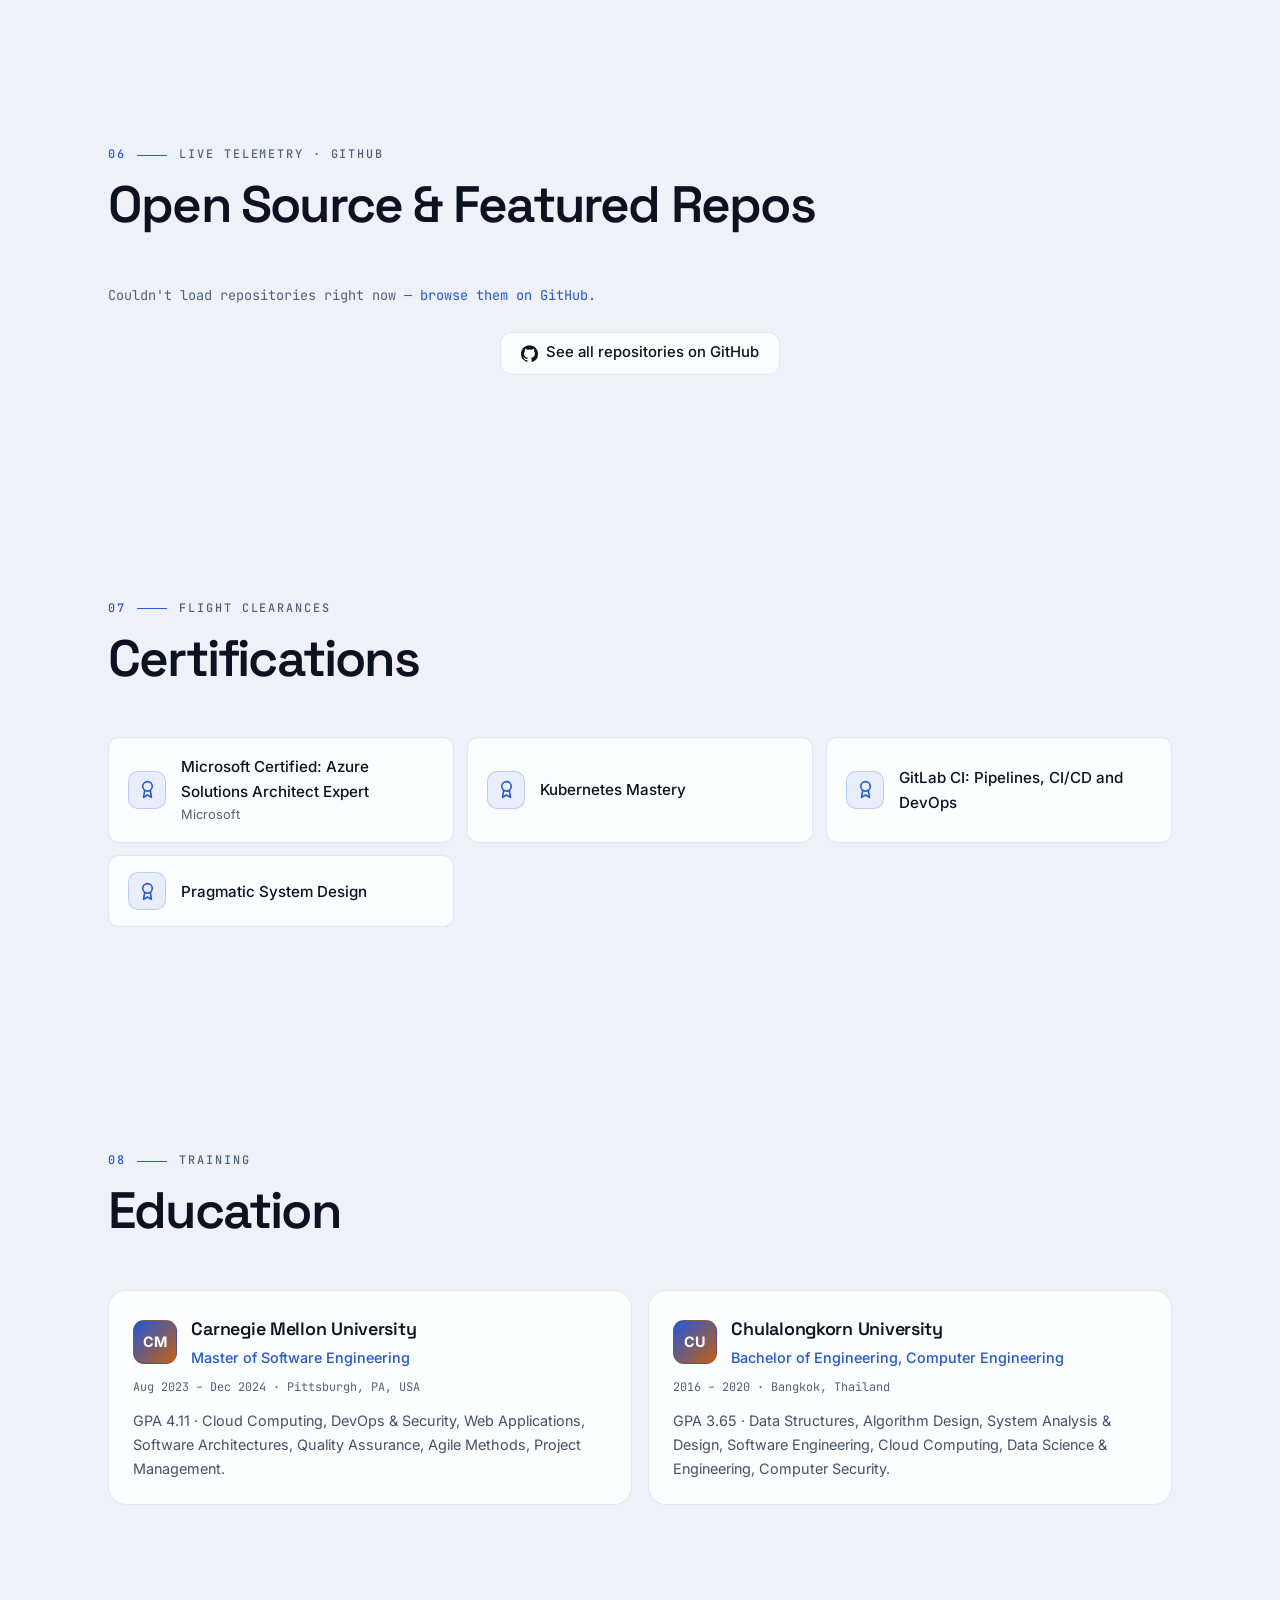
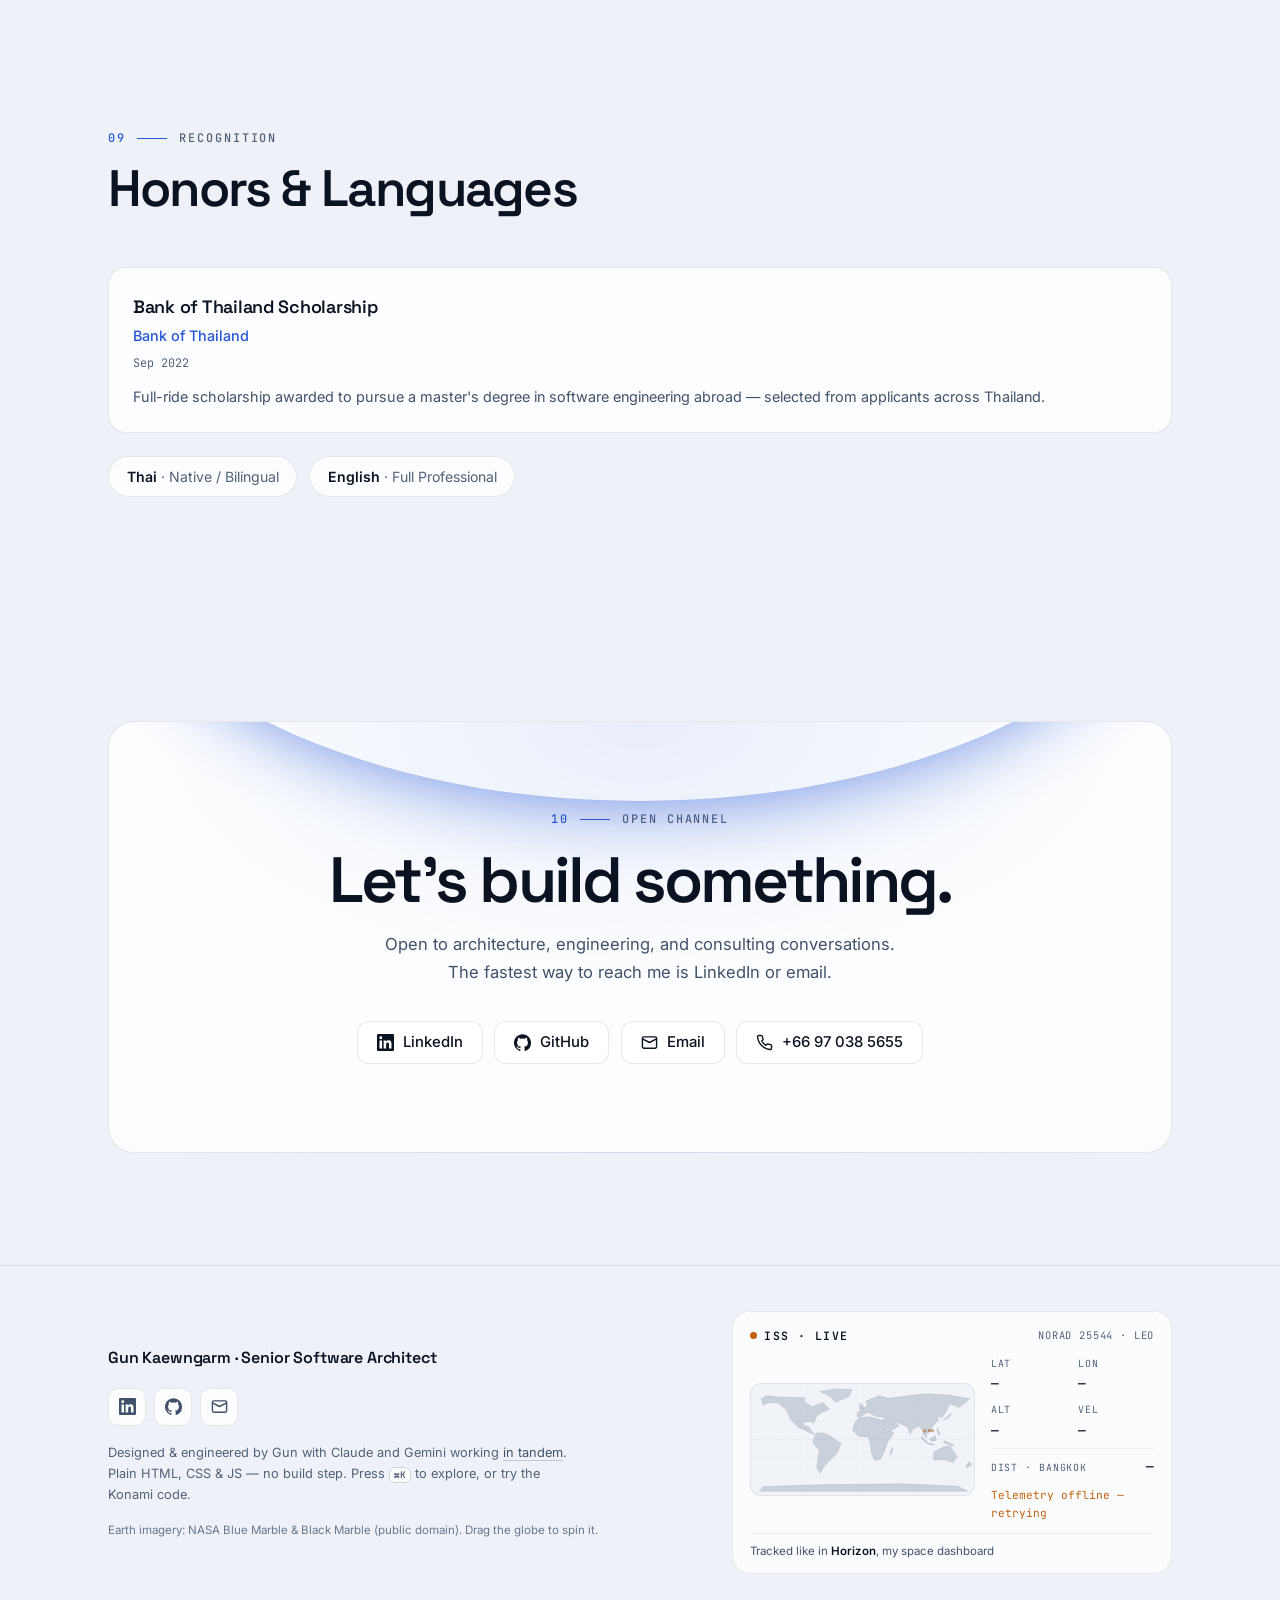
==== commit 6ad00118: "feat(globe): real NASA Earth you can spin Gemini (neon-high, via tandem) rebuilt the planet on the N" ====
--- a/index.html
+++ b/index.html
@@ -121,6 +121,7 @@
         <p class="footer__name" data-footer-name></p>
         <div class="footer__links" data-footer-links></div>
         <p class="footer__note">Designed &amp; engineered by Gun with Claude and Gemini working <a href="#tandem">in tandem</a>. Plain HTML, CSS &amp; JS — no build step. Press <kbd>⌘K</kbd> to explore, or try the Konami code.</p>
+        <p class="footer__credit">Earth imagery: NASA Blue Marble &amp; Black Marble (public domain). Drag the globe to spin it.</p>
       </div>
       <div class="iss-radar" id="issRadar"></div>
     </div>
--- a/assets/css/styles.css
+++ b/assets/css/styles.css
@@ -504,6 +504,8 @@
    HERO
    ========================================================================== */
 .hero {
+  /* horizontal touch drags reach the globe (drag-to-spin); vertical still scrolls */
+  touch-action: pan-y pinch-zoom;
   position: relative; min-height: 100svh;
   display: flex; flex-direction: column; justify-content: center;
   padding: 7.5rem var(--gutter) 6rem;
@@ -1023,6 +1025,7 @@
 .footer__note { font-size: 0.8rem; color: var(--text-dim); max-width: 480px; }
 .footer__note a { color: var(--text-soft); text-decoration: underline; text-decoration-color: var(--border-strong); text-underline-offset: 3px; }
 .footer__note a:hover { color: var(--accent); }
+.footer__credit { font-size: 0.72rem; color: var(--text-dim); opacity: 0.85; }
 .iss-radar:empty { display: none; }
 @media (max-width: 860px) { .footer__inner { grid-template-columns: 1fr; } }
 
--- a/assets/css/space-scene.css
+++ b/assets/css/space-scene.css
@@ -88,4 +88,52 @@
   .space-stage {
     transition: opacity 0.4s ease;
   }
+  .planet-hint {
+    transition: opacity 0.15s ease;
+    transform: none;
+  }
 }
+
+/* Interactive globe drag cursors (toggled by space-scene.js on <html>) */
+html.planet-hover,
+html.planet-hover body {
+  cursor: grab;
+}
+
+html.planet-dragging,
+html.planet-dragging * {
+  cursor: grabbing !important;
+  user-select: none;
+  -webkit-user-select: none;
+}
+
+/* First-time subtle hint pill near the globe's lower-left */
+.planet-hint {
+  position: fixed;
+  z-index: 60;
+  pointer-events: none;
+  font-family: var(--font-mono);
+  font-size: 11px;
+  line-height: 1;
+  letter-spacing: 0.02em;
+  color: var(--text-soft);
+  background: var(--glass);
+  border: 1px solid var(--border);
+  border-radius: 999px;
+  padding: 6px 10px;
+  white-space: nowrap;
+  backdrop-filter: blur(10px);
+  -webkit-backdrop-filter: blur(10px);
+  opacity: 0;
+  transform: translateY(4px);
+  transition: opacity 0.35s ease, transform 0.35s ease;
+}
+
+.planet-hint.is-visible {
+  opacity: 1;
+  transform: translateY(0);
+}
+
+html[data-theme="arcane"] .planet-hint {
+  display: none;
+}
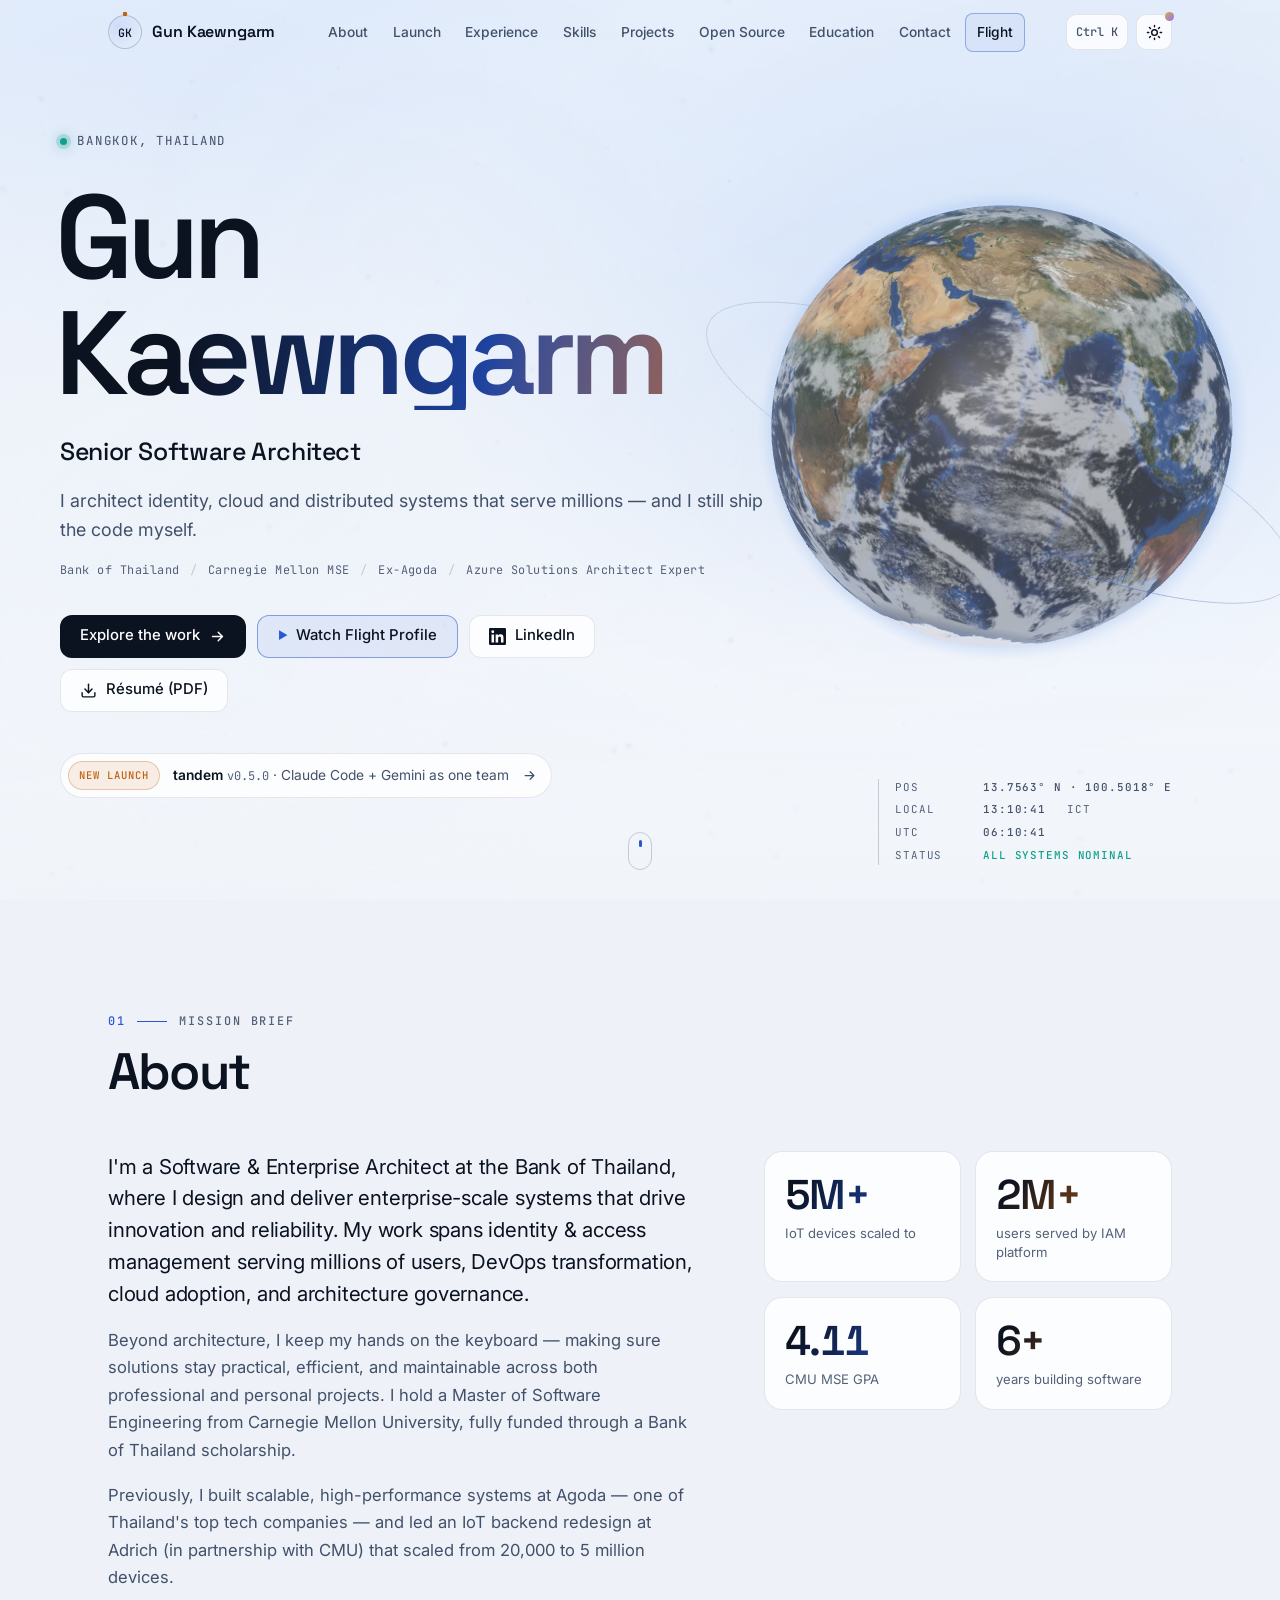
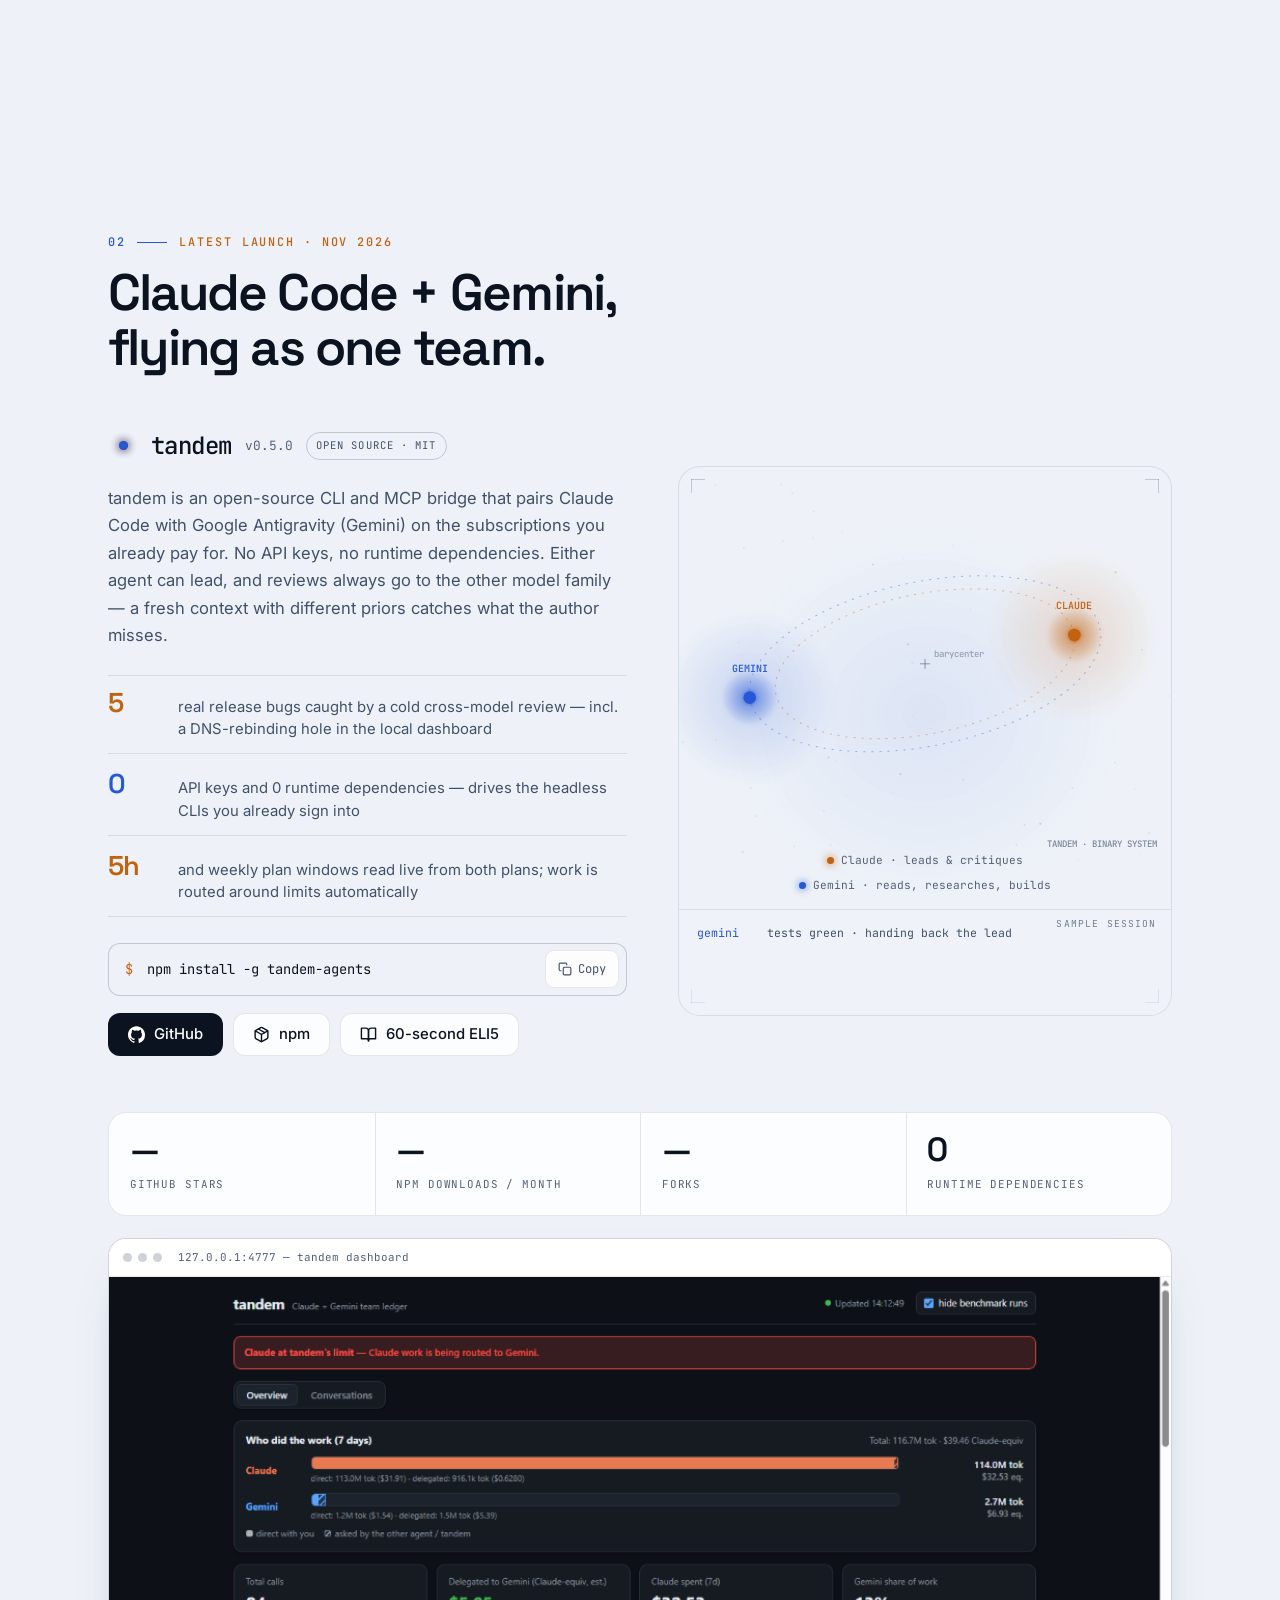
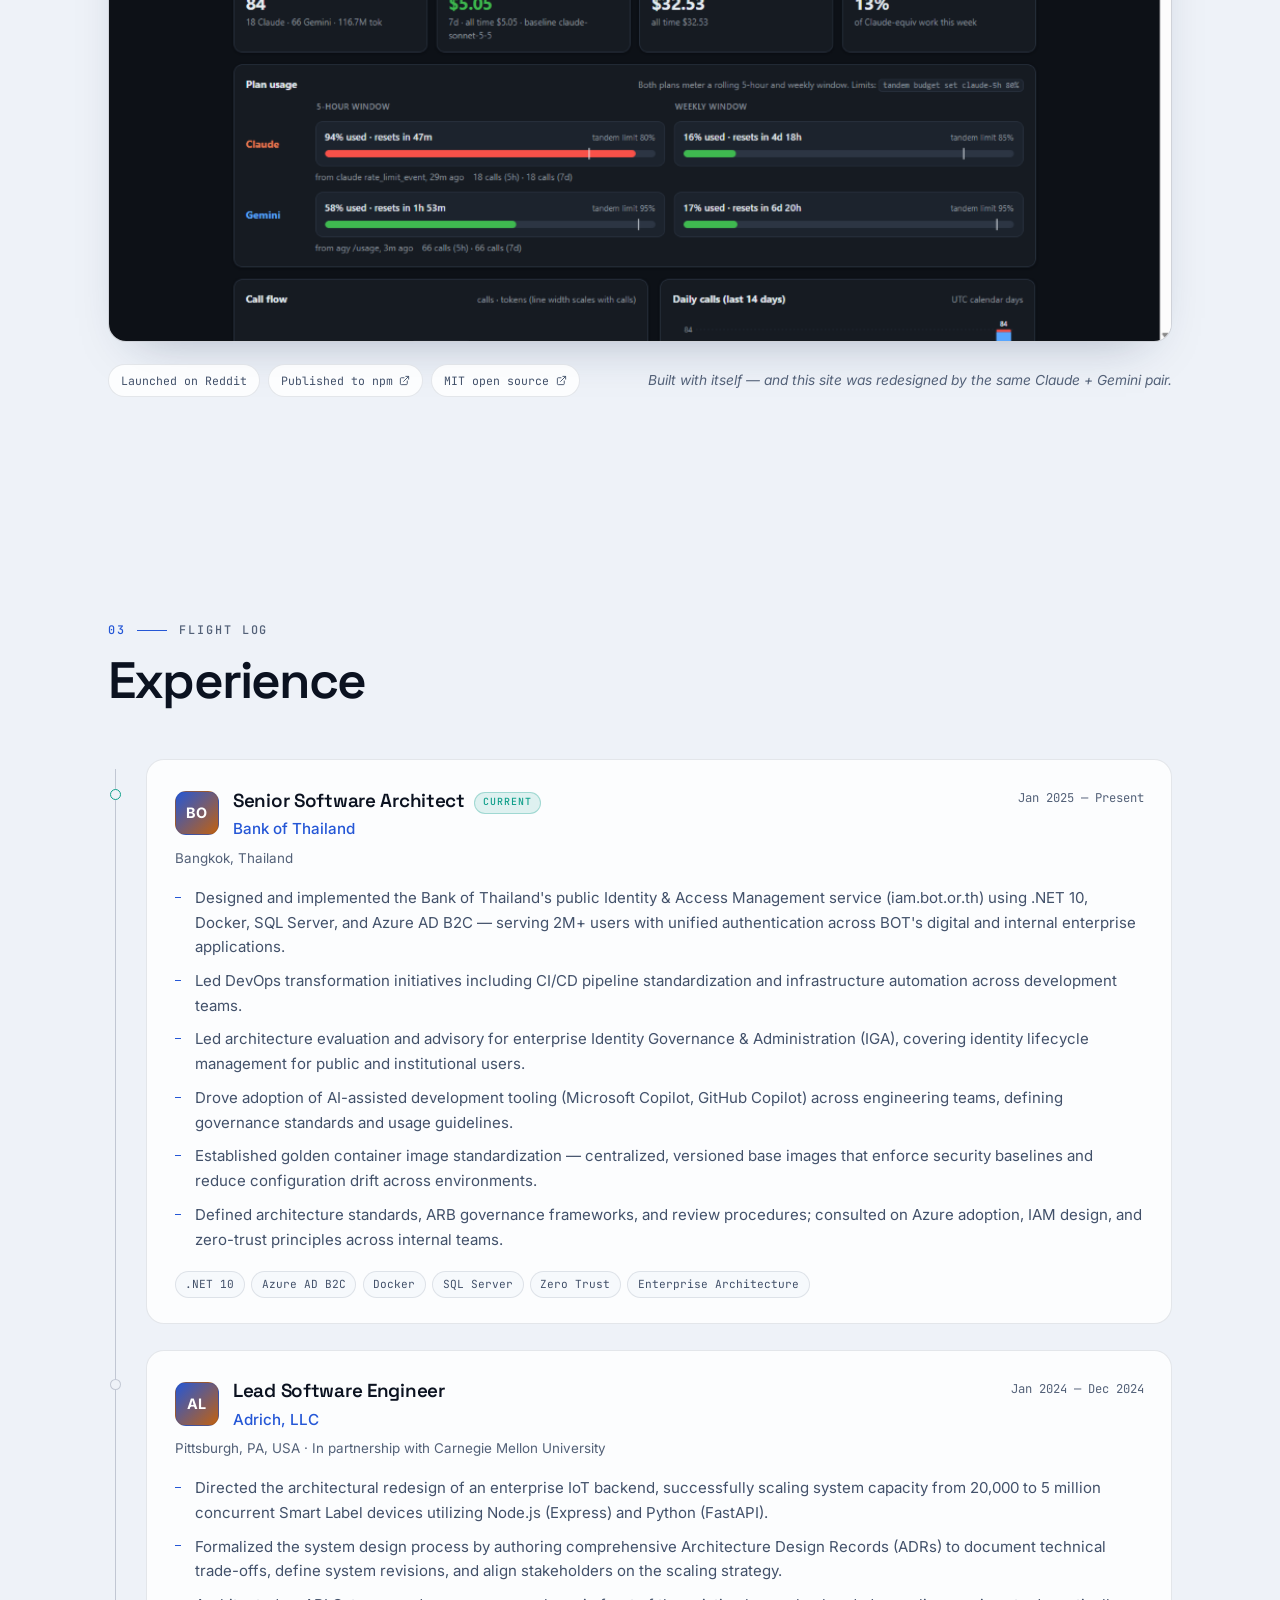
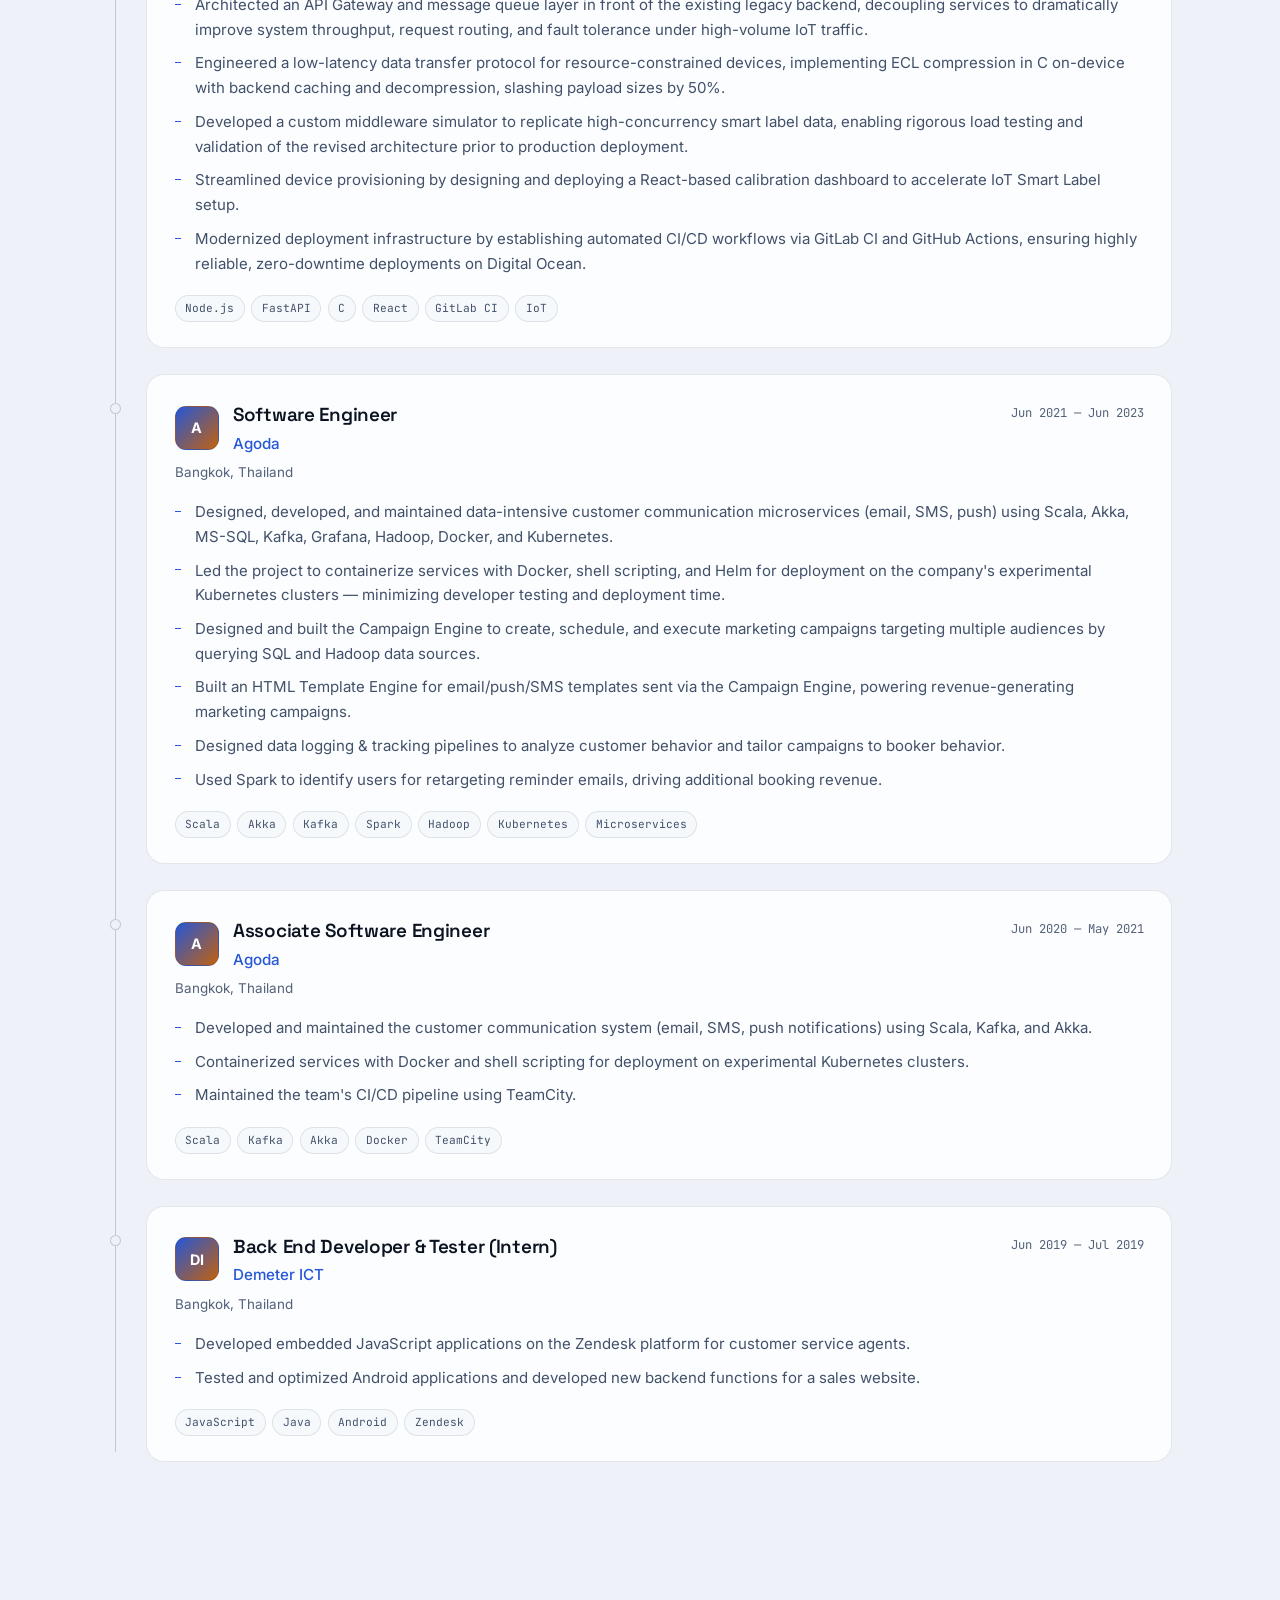
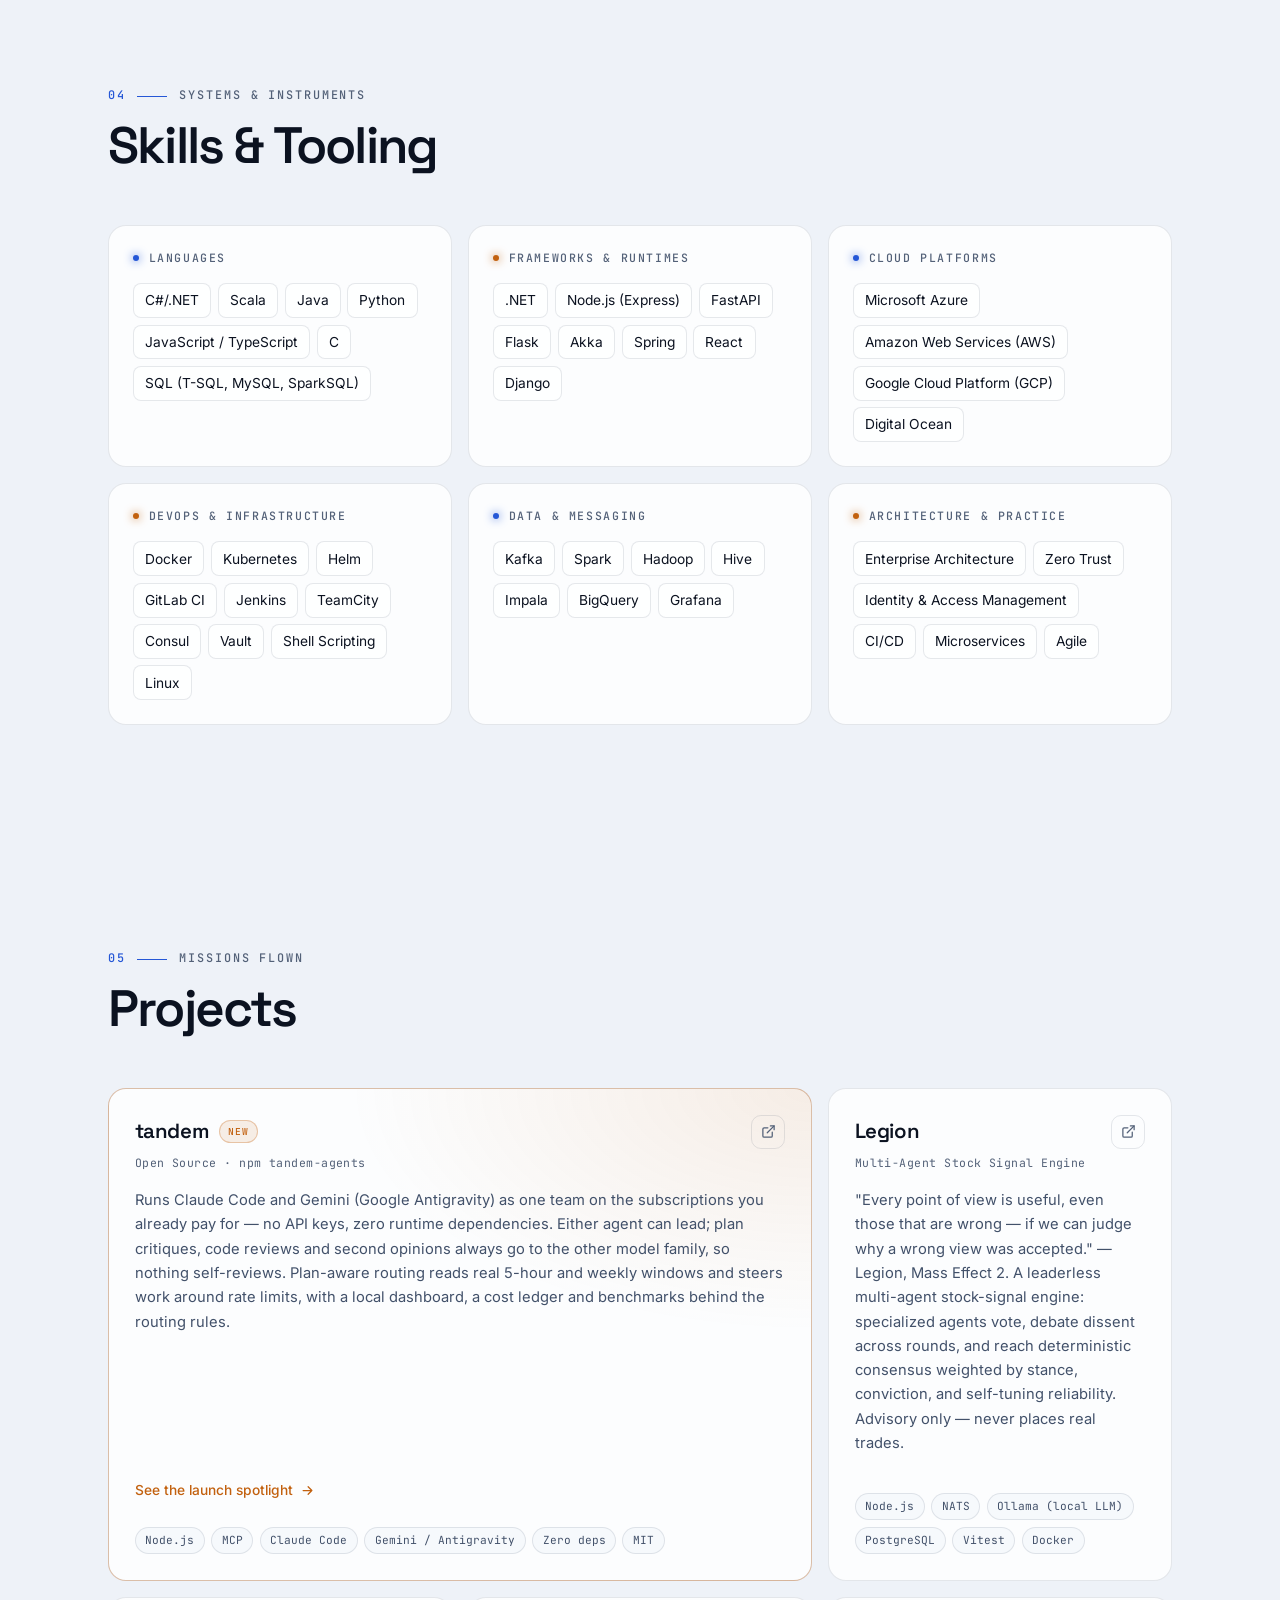
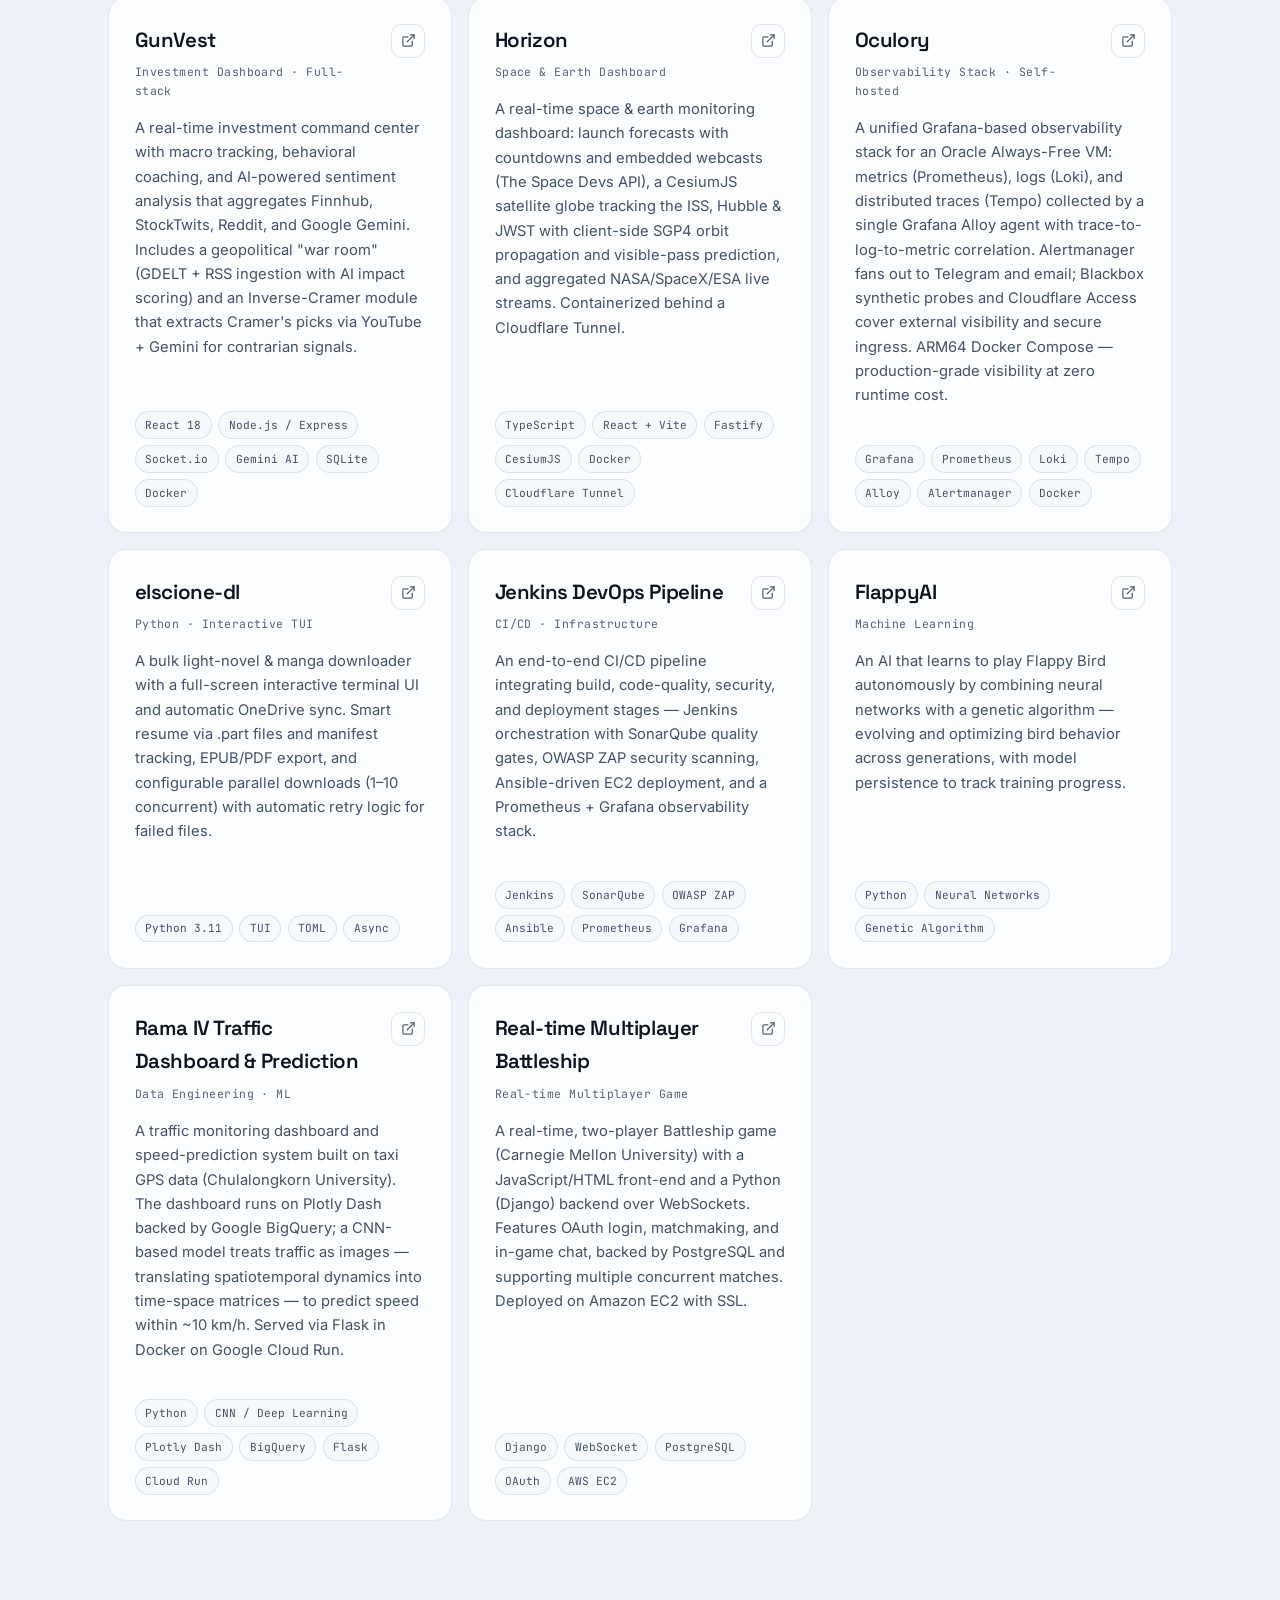
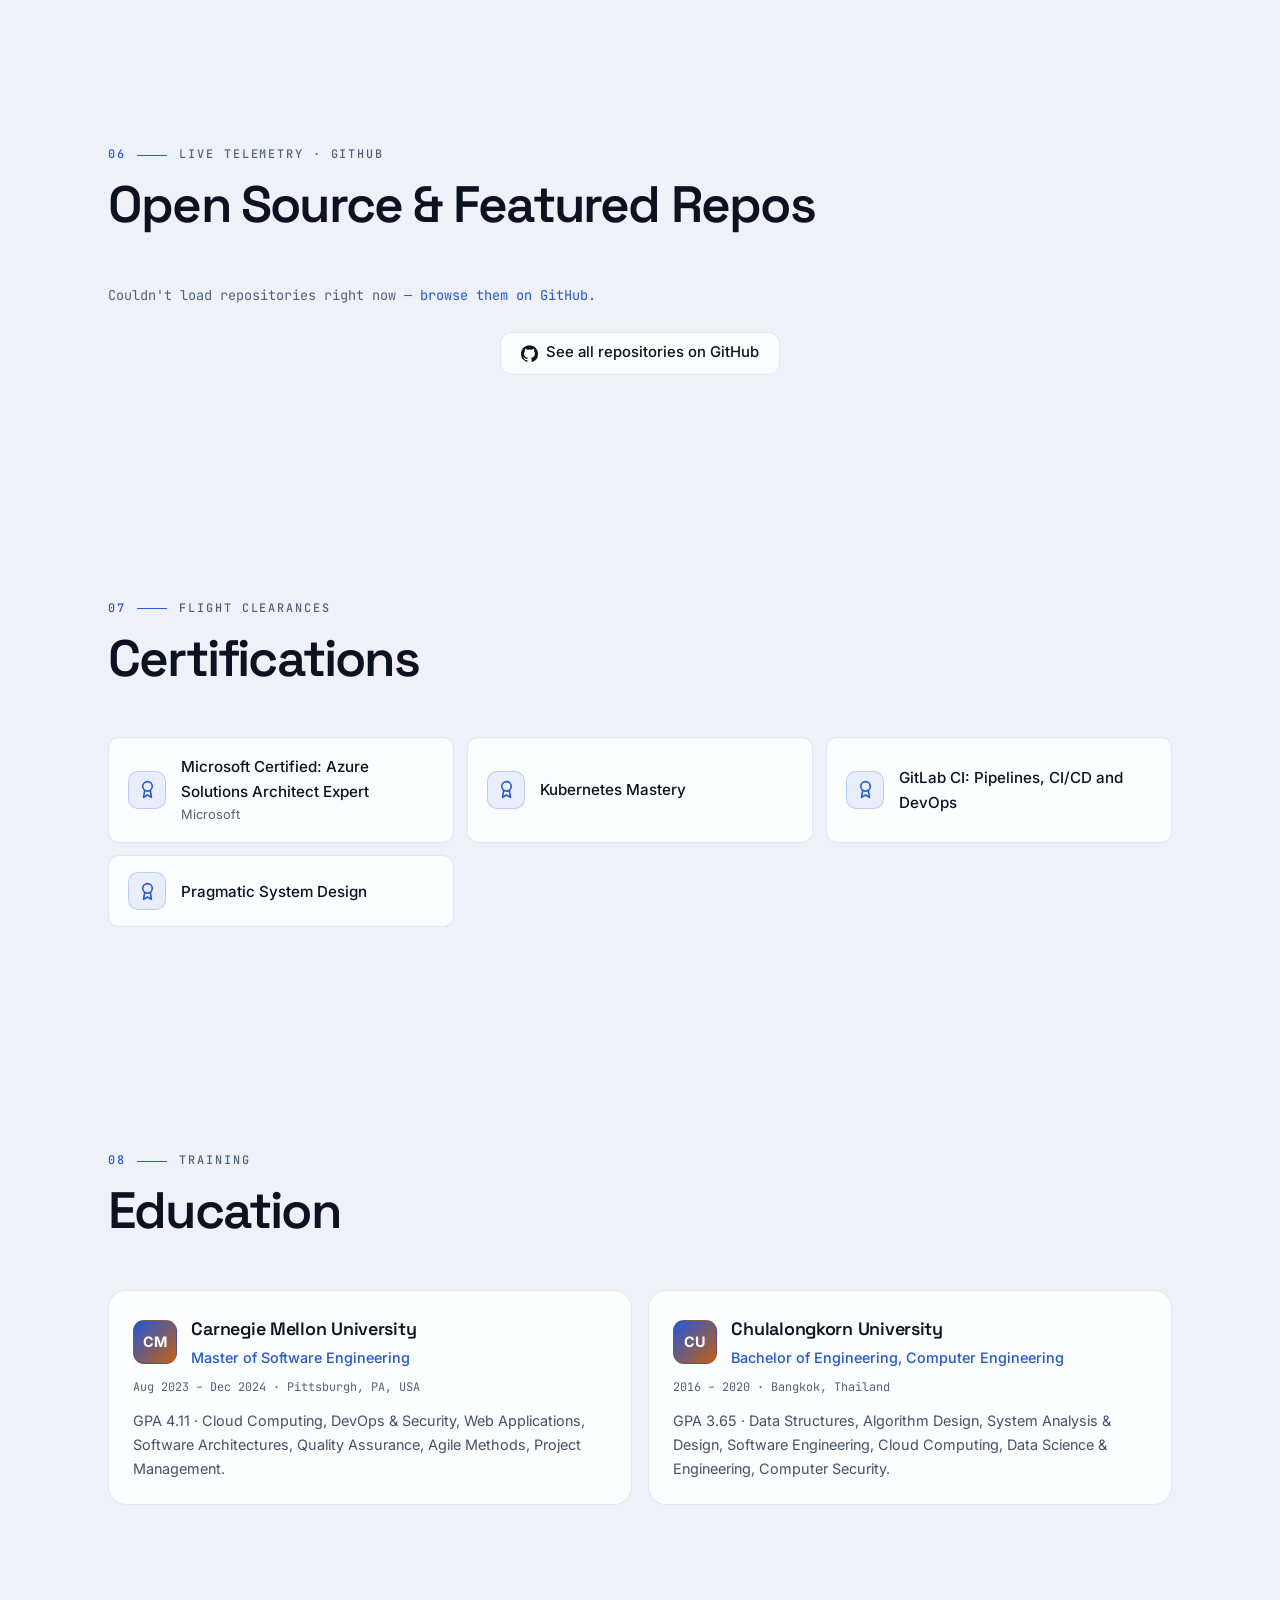
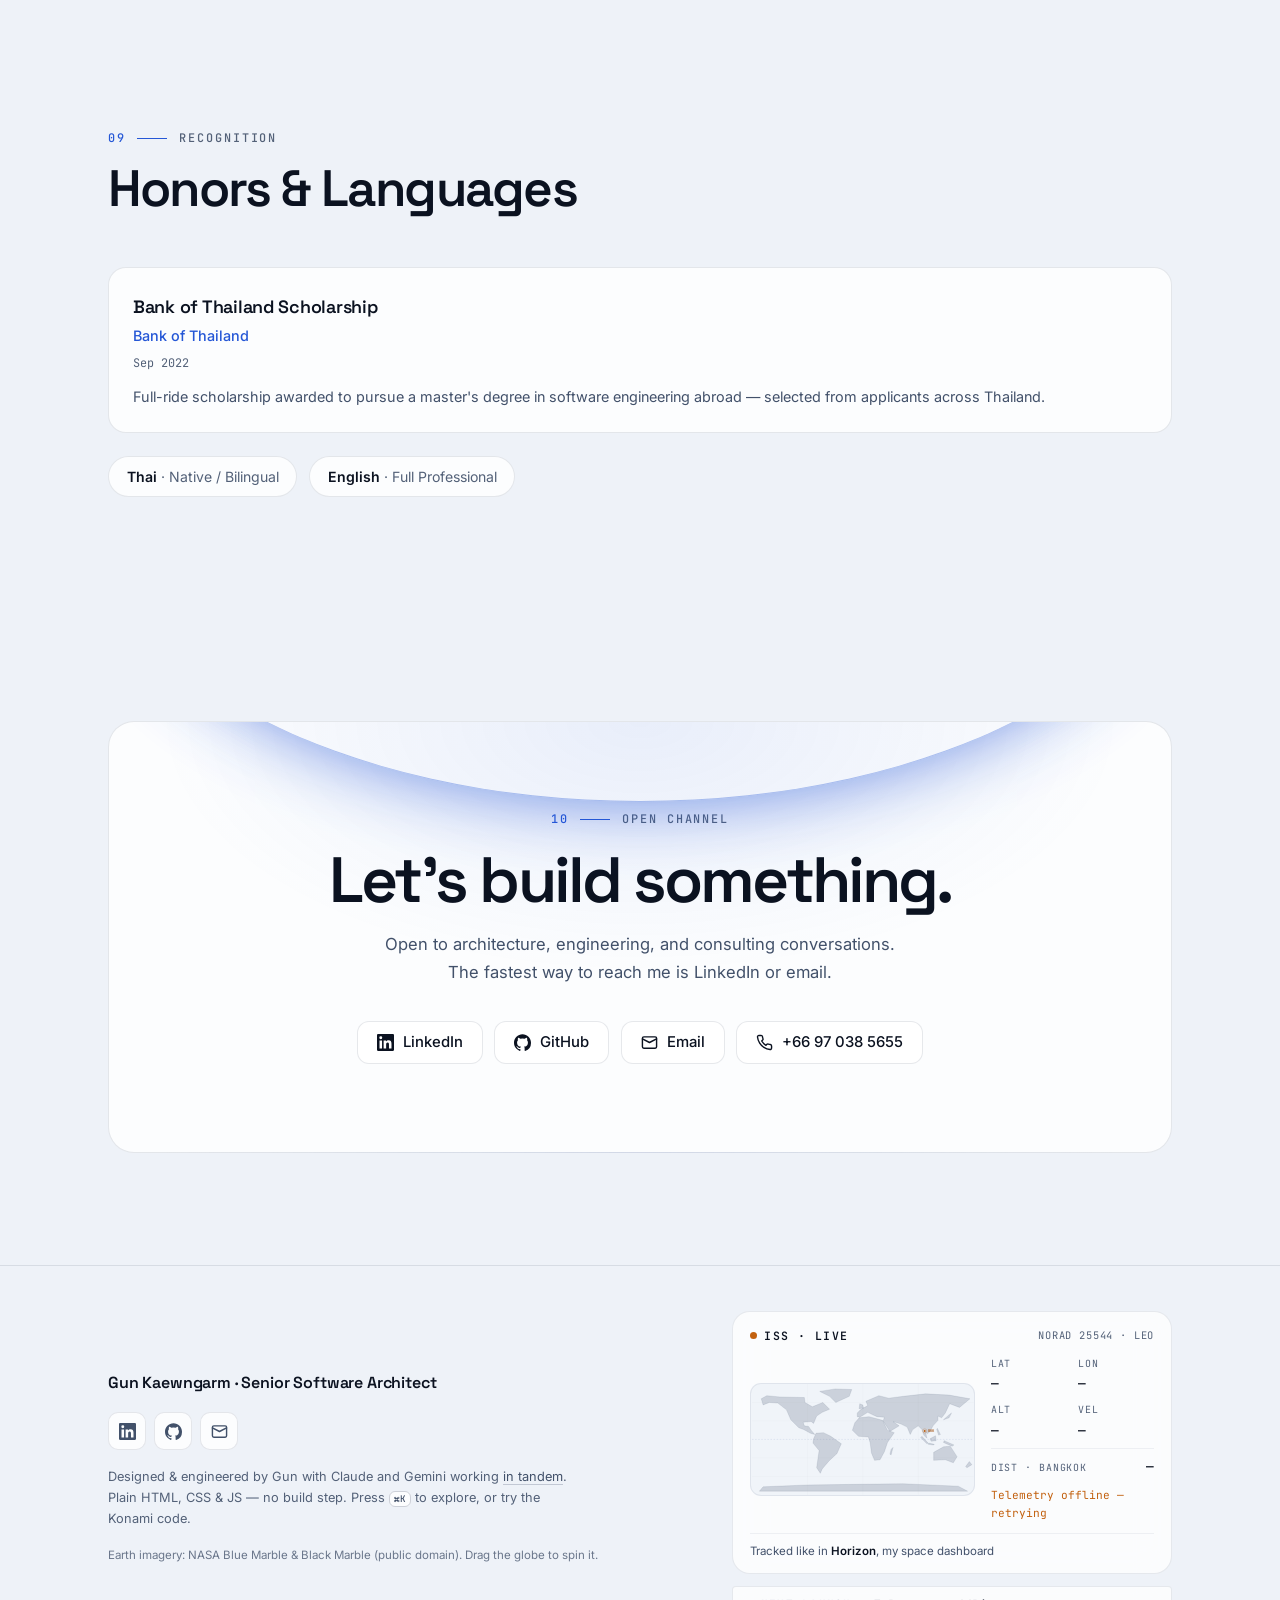
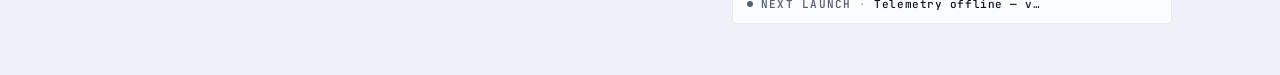
==== commit 09795298: "feat(launch): Flight Profile page — career flown as a launch, live manifest New launch.html: scroll-" ====
--- a/index.html
+++ b/index.html
@@ -123,7 +123,10 @@
         <p class="footer__note">Designed &amp; engineered by Gun with Claude and Gemini working <a href="#tandem">in tandem</a>. Plain HTML, CSS &amp; JS — no build step. Press <kbd>⌘K</kbd> to explore, or try the Konami code.</p>
         <p class="footer__credit">Earth imagery: NASA Blue Marble &amp; Black Marble (public domain). Drag the globe to spin it.</p>
       </div>
-      <div class="iss-radar" id="issRadar"></div>
+      <div class="footer__telemetry">
+        <div class="iss-radar" id="issRadar"></div>
+        <div class="nlt" id="nextLaunchTicker"></div>
+      </div>
     </div>
   </footer>
 
@@ -133,6 +136,7 @@
   <script src="assets/js/main.js"></script>
   <script src="assets/js/tandem-orbit.js"></script>
   <script src="assets/js/mission-ui.js"></script>
+  <script src="assets/js/launch-manifest.js" defer></script>
   <script type="module" src="assets/js/space-scene.js"></script>
 </body>
 </html>
--- a/assets/css/styles.css
+++ b/assets/css/styles.css
@@ -1034,3 +1034,43 @@
 html.og .hero { min-height: 630px; height: 630px; padding: 0 72px; }
 html.og .hero__inner { max-width: none; }
 html.og .hero__hud { display: none; }
+
+/* Flight Profile CTA, Nav Link & Footer Telemetry Stack (additive) */
+.btn--flight {
+  background: color-mix(in srgb, var(--accent-soft) 95%, var(--glass));
+  border-color: color-mix(in srgb, var(--accent) 44%, var(--border));
+  color: var(--text);
+}
+.btn--flight:hover {
+  border-color: var(--accent);
+  color: var(--accent);
+  transform: translateY(-2px);
+  box-shadow: 0 12px 28px -16px var(--accent);
+}
+.btn--flight .btn__play {
+  font-size: 0.72em;
+  line-height: 1;
+  color: var(--accent);
+}
+.nav__links a.nav__flight {
+  color: var(--text);
+  border: 1px solid color-mix(in srgb, var(--accent) 32%, var(--border));
+  background: color-mix(in srgb, var(--accent-soft) 55%, transparent);
+}
+.nav__links a.nav__flight:hover {
+  border-color: var(--accent);
+  color: var(--accent);
+  background: var(--accent-soft);
+}
+@media (max-width: 920px) {
+  .nav__links a.nav__flight {
+    border: 0;
+    border-bottom: 1px solid var(--border);
+    background: transparent;
+  }
+}
+.footer__telemetry {
+  display: grid;
+  gap: 0.75rem;
+  width: 100%;
+}
--- a/assets/css/mission-ui.css
+++ b/assets/css/mission-ui.css
@@ -592,3 +592,92 @@
     animation: none !important;
   }
 }
+
+/* ---- Footer Next-Launch Ticker (.nlt) ----------------------------------- */
+.nlt:empty {
+  display: none;
+}
+
+.nlt__link {
+  display: flex;
+  flex-wrap: wrap;
+  align-items: center;
+  gap: 0.32rem 0.48rem;
+  width: 100%;
+  padding: 0.62rem 0.9rem;
+  border-radius: 4px;
+  background: color-mix(in srgb, var(--bg-card) 74%, transparent);
+  backdrop-filter: blur(16px);
+  -webkit-backdrop-filter: blur(16px);
+  border: 1px solid color-mix(in srgb, var(--border) 88%, transparent);
+  color: var(--text);
+  text-decoration: none;
+  font-family: var(--font-mono);
+  font-size: 0.69rem;
+  letter-spacing: 0.05em;
+  line-height: 1.4;
+  font-variant-numeric: tabular-nums;
+  transition: border-color 160ms ease, color 160ms ease;
+}
+
+.nlt__link:hover,
+.nlt__link:focus-visible {
+  border-color: color-mix(in srgb, var(--accent) 55%, var(--border));
+}
+
+.nlt__dot {
+  width: 6px;
+  height: 6px;
+  border-radius: 50%;
+  flex: none;
+  background: var(--ok, #34d399);
+}
+
+.nlt__dot--off {
+  background: var(--text-dim);
+}
+
+.nlt__tag {
+  text-transform: uppercase;
+  letter-spacing: 0.11em;
+  font-weight: 600;
+  color: var(--text-dim);
+  white-space: nowrap;
+}
+
+.nlt__sep {
+  color: var(--text-dim);
+  opacity: 0.55;
+}
+
+.nlt__mission {
+  color: var(--text);
+  font-weight: 500;
+  min-width: 0;
+  overflow: hidden;
+  text-overflow: ellipsis;
+  white-space: nowrap;
+  max-width: 24ch;
+}
+
+.nlt__rocket {
+  color: var(--text-dim);
+  min-width: 0;
+  overflow: hidden;
+  text-overflow: ellipsis;
+  white-space: nowrap;
+  max-width: 18ch;
+}
+
+.nlt__cd {
+  margin-left: auto;
+  color: var(--accent);
+  font-weight: 500;
+  white-space: nowrap;
+}
+
+@media (prefers-reduced-motion: reduce) {
+  .nlt__link {
+    transition: none !important;
+  }
+}
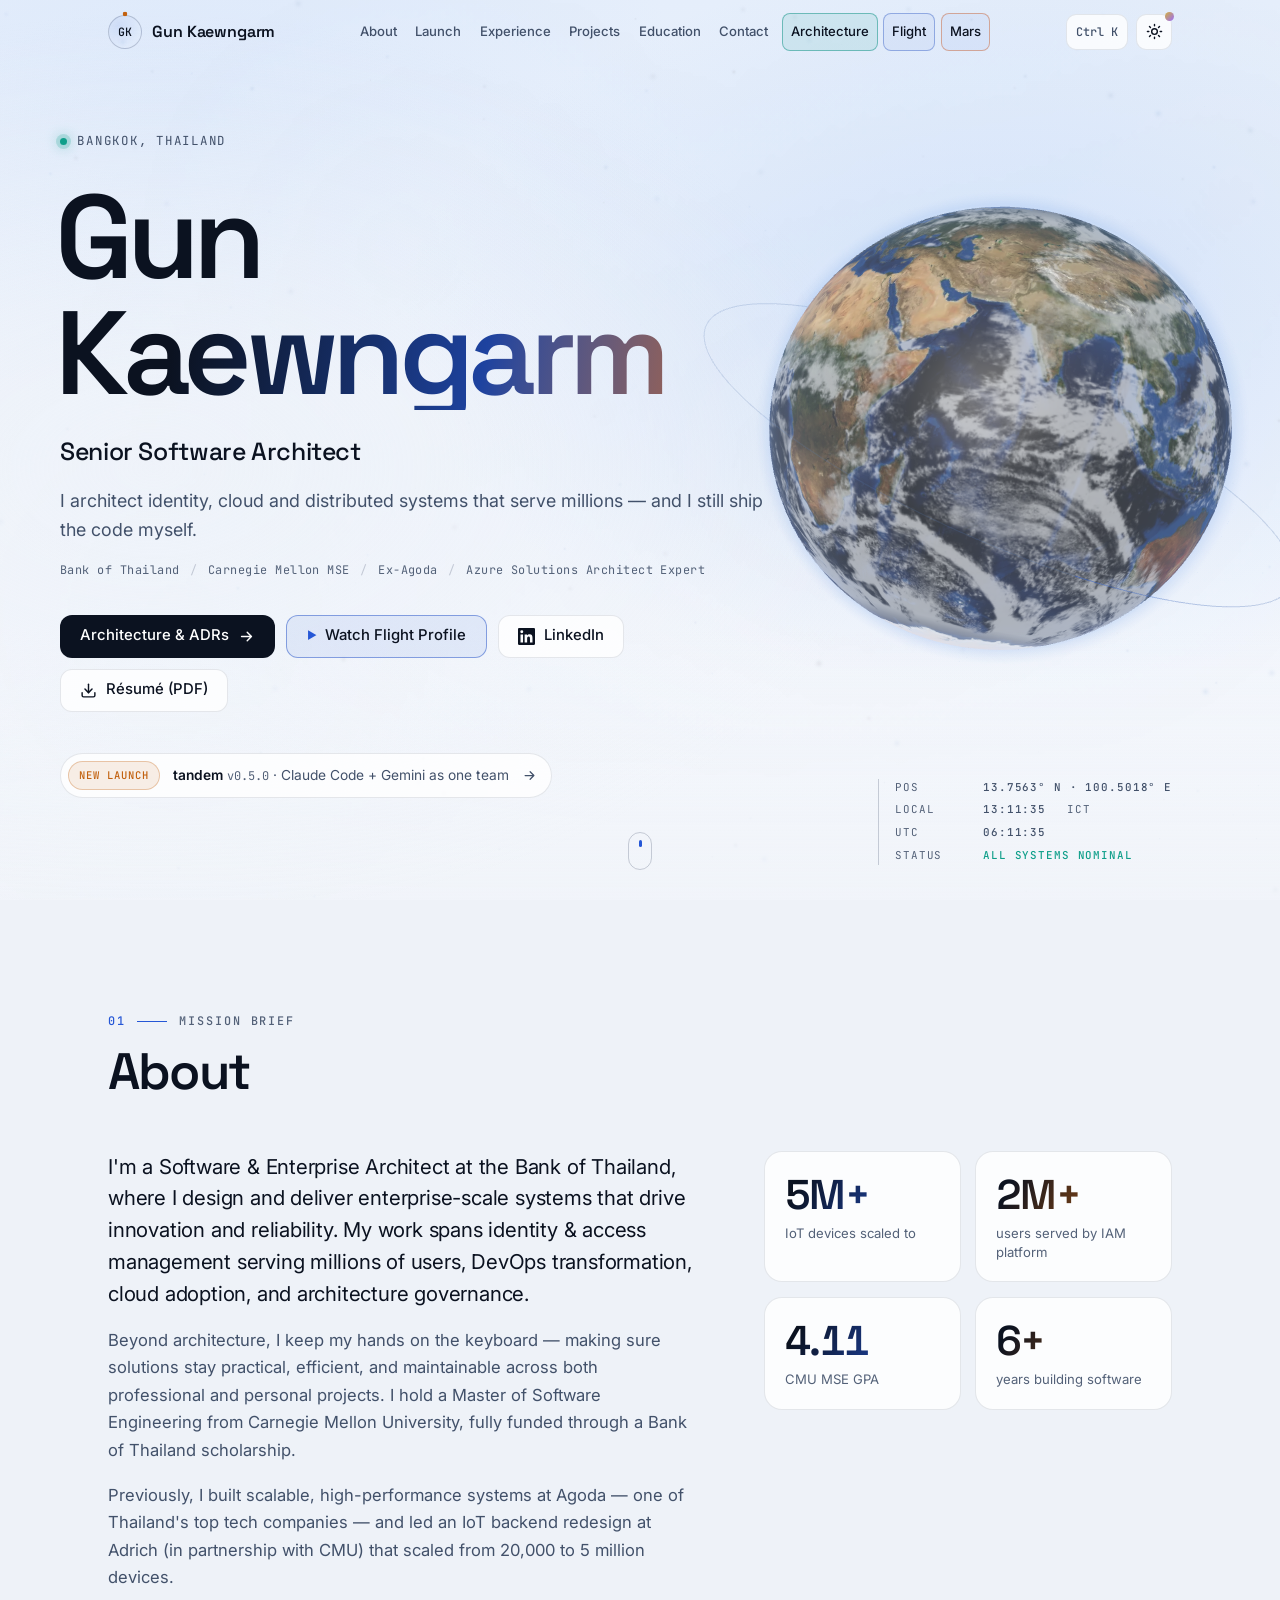
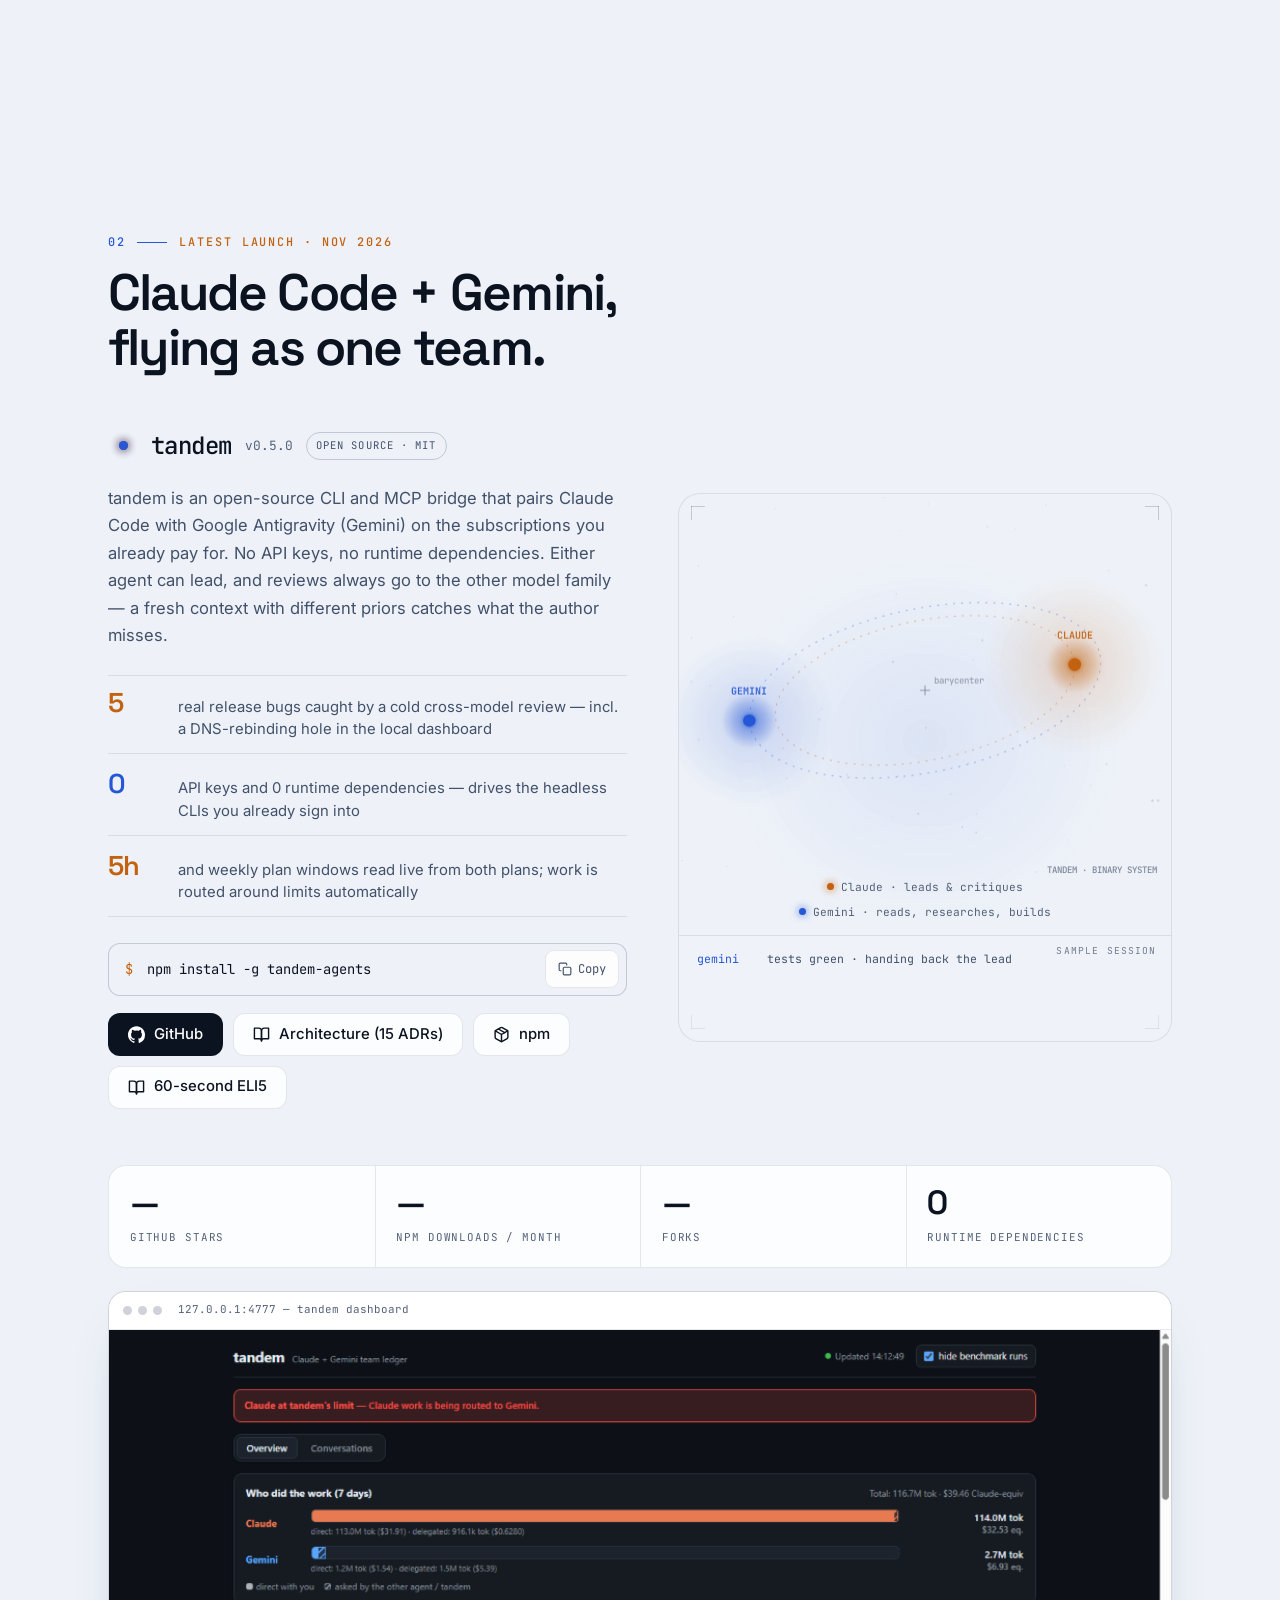
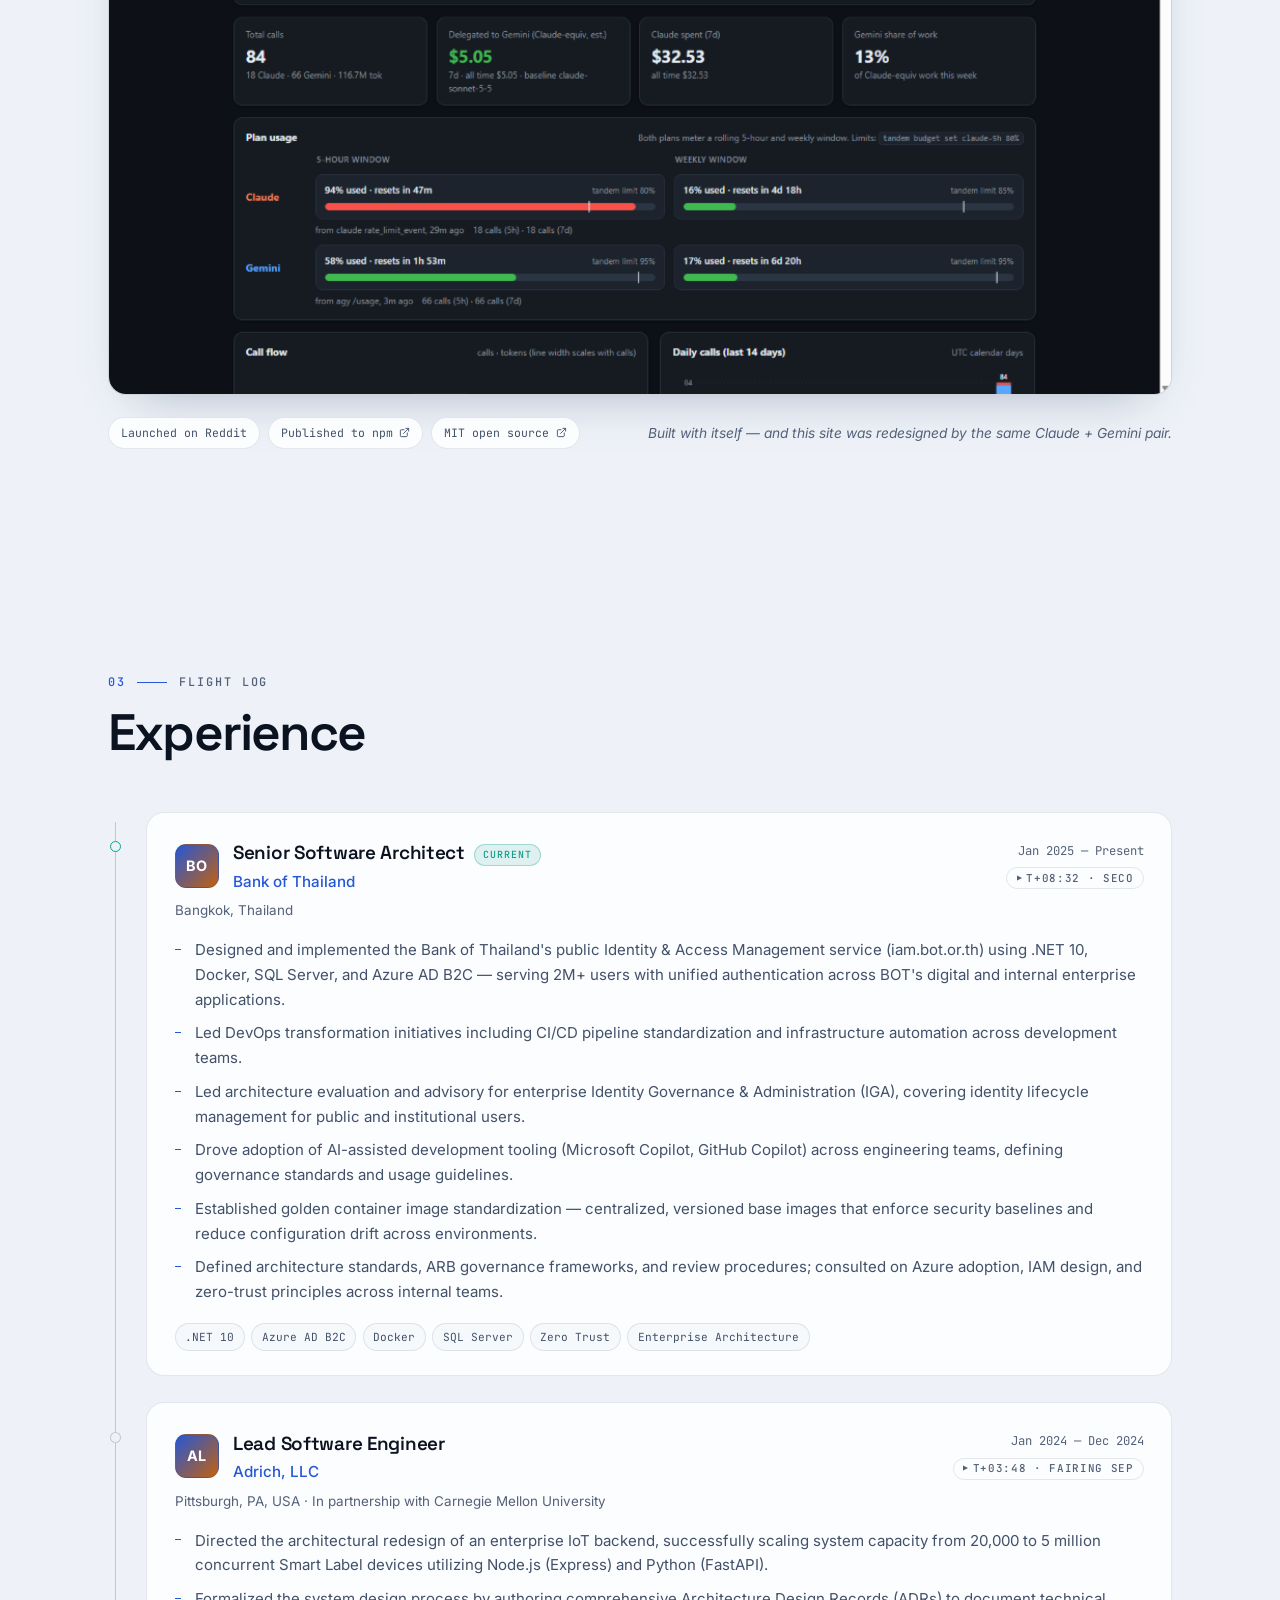
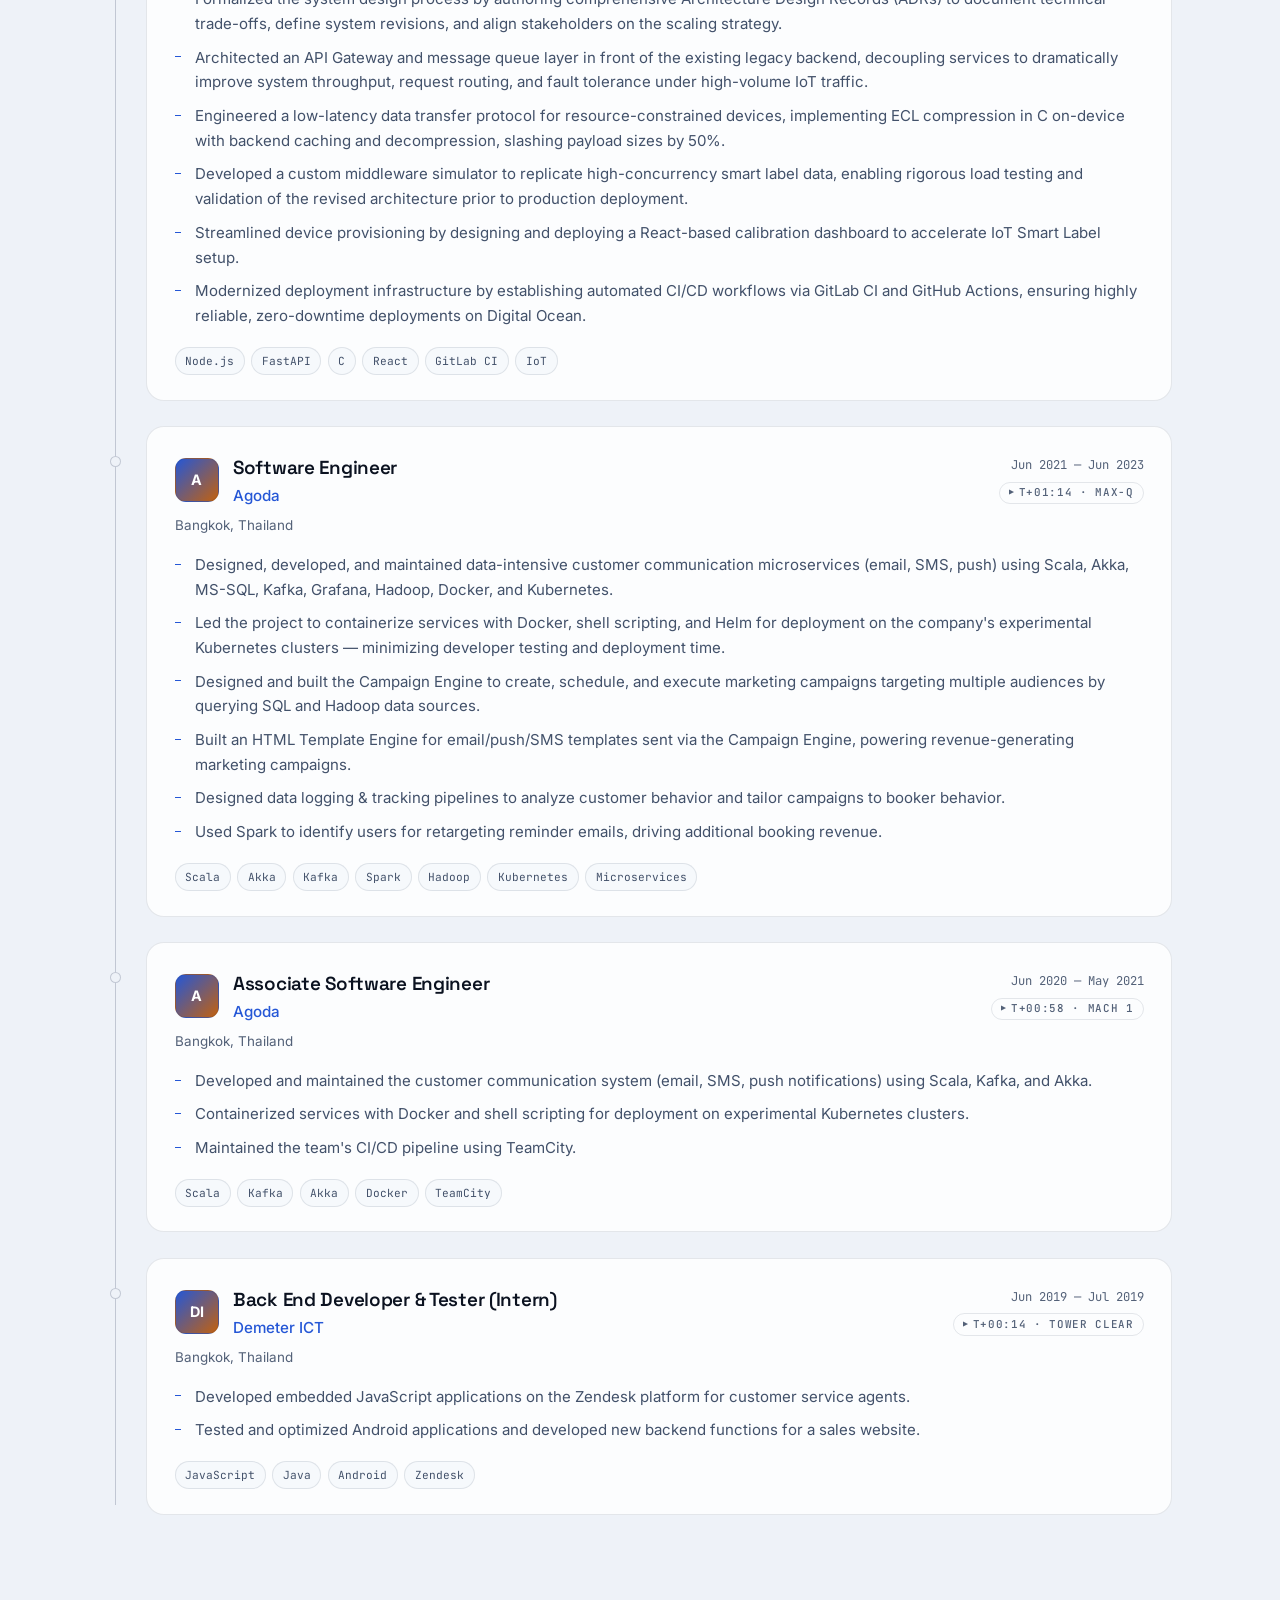
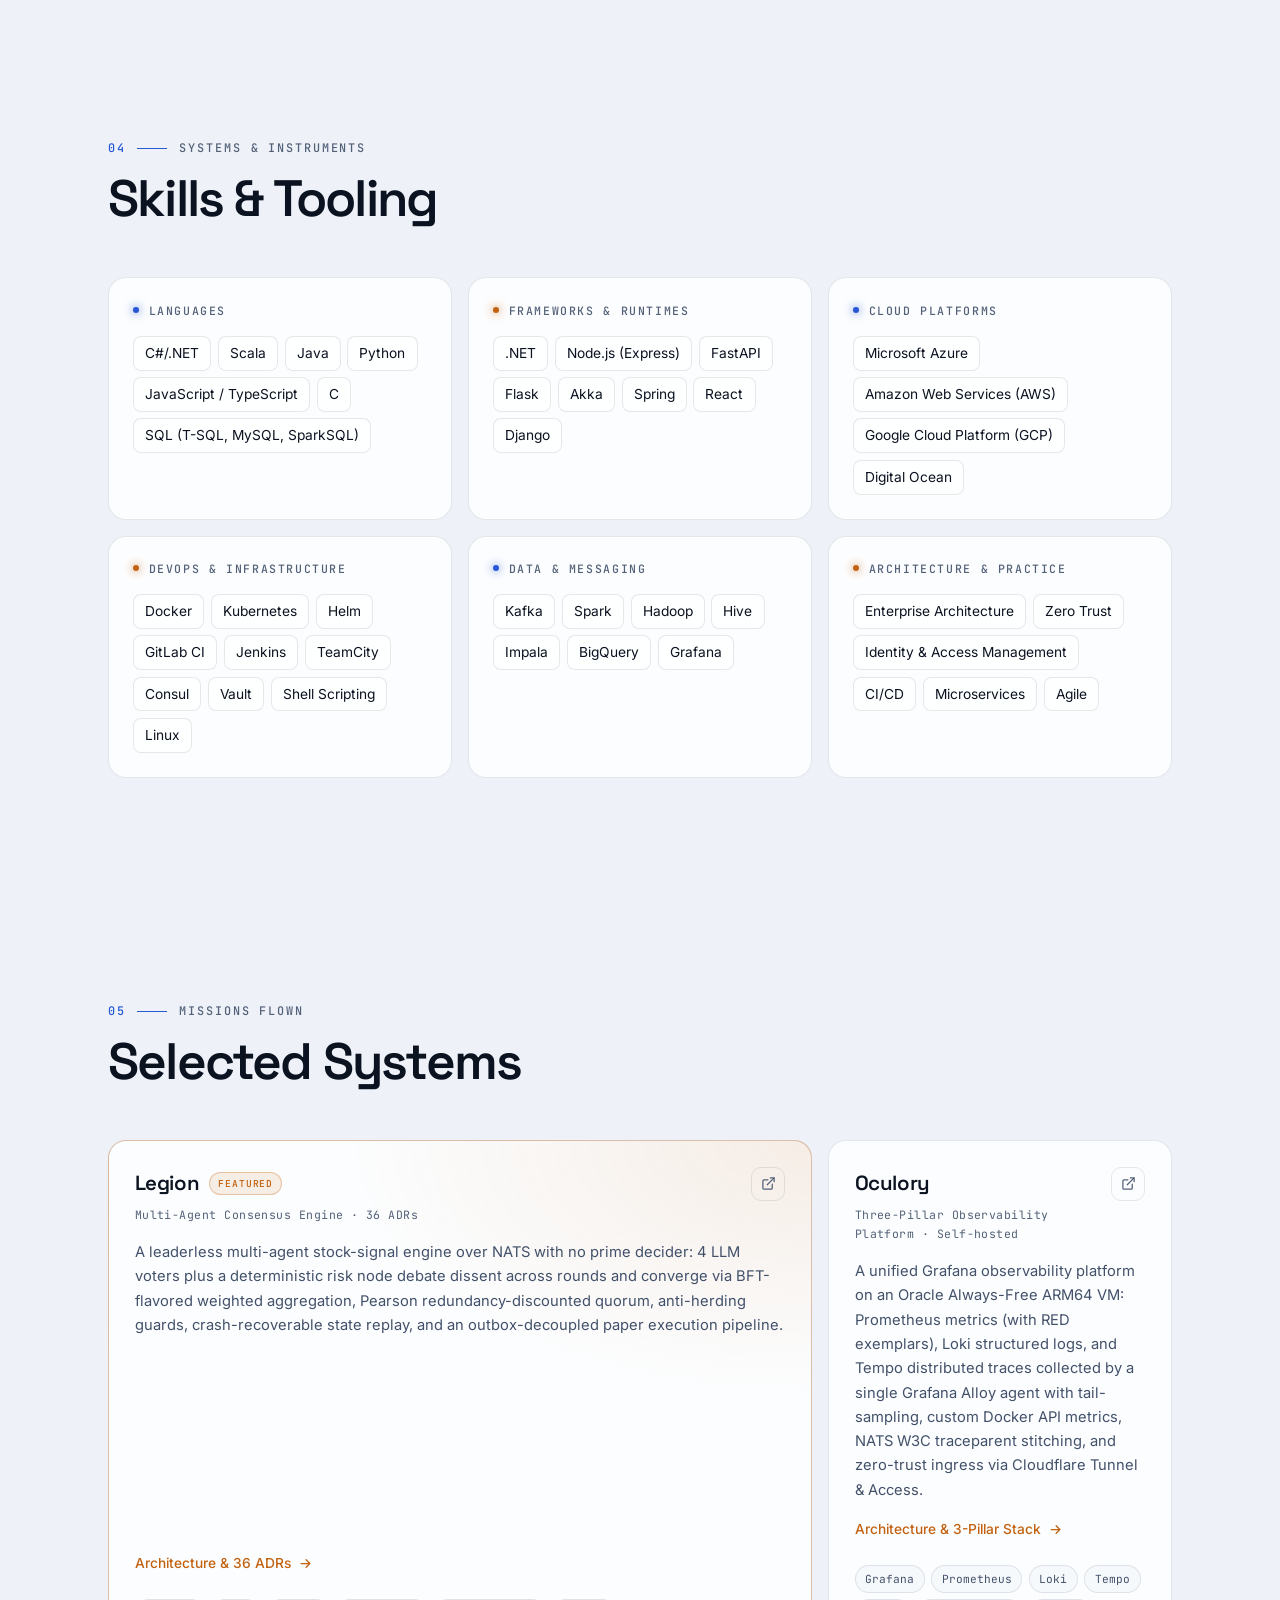
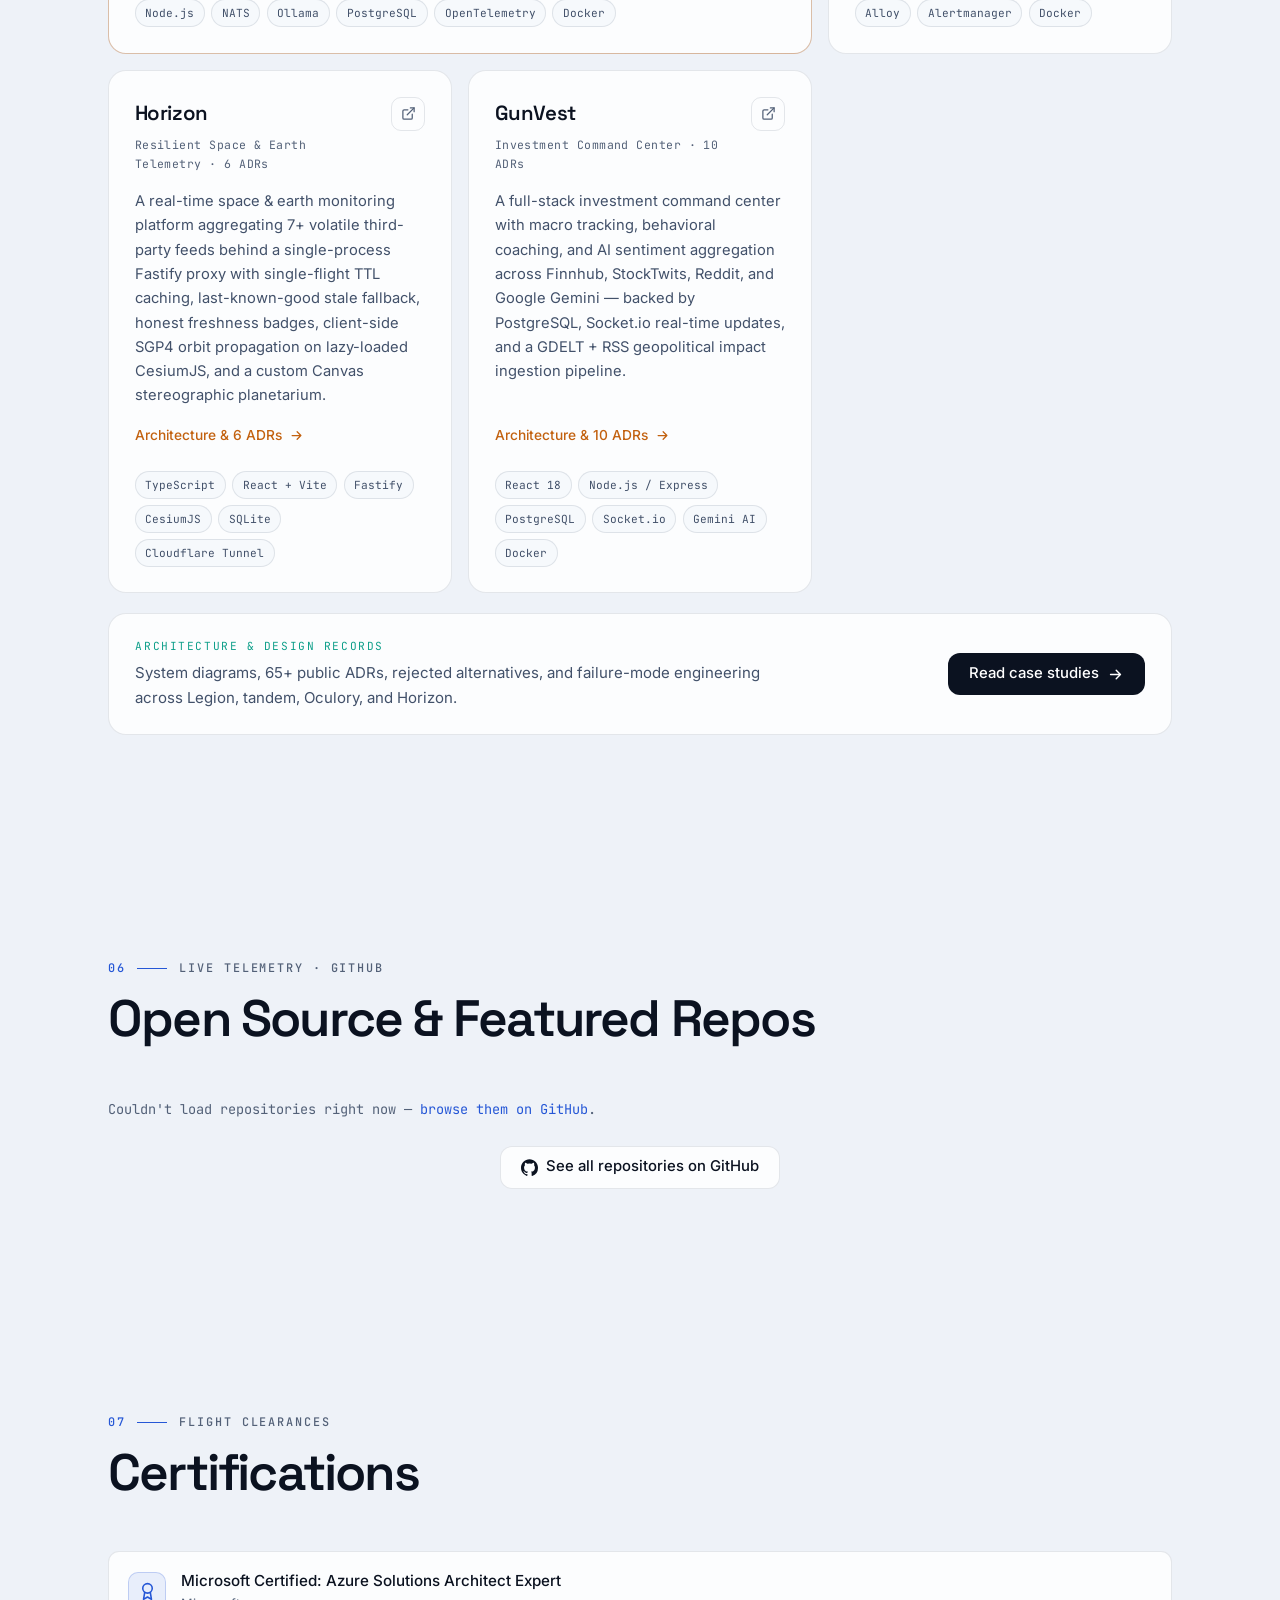
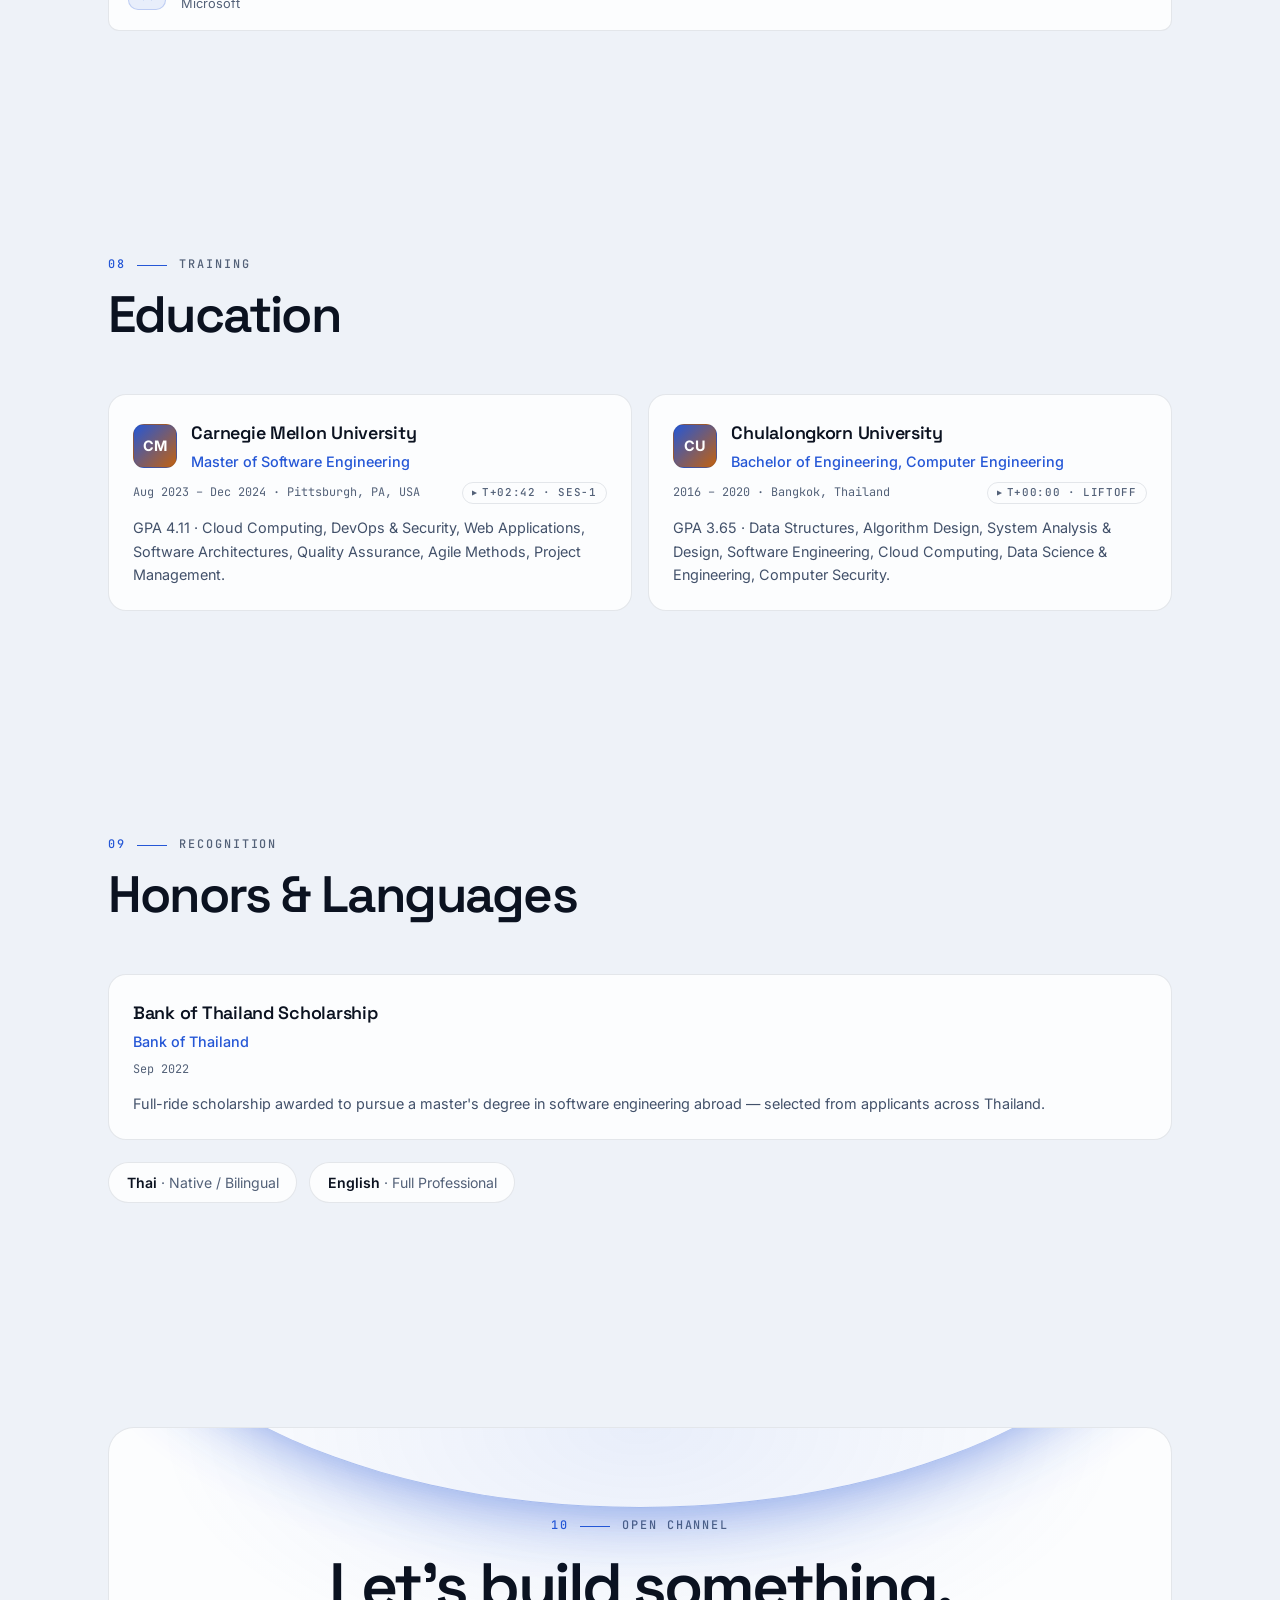
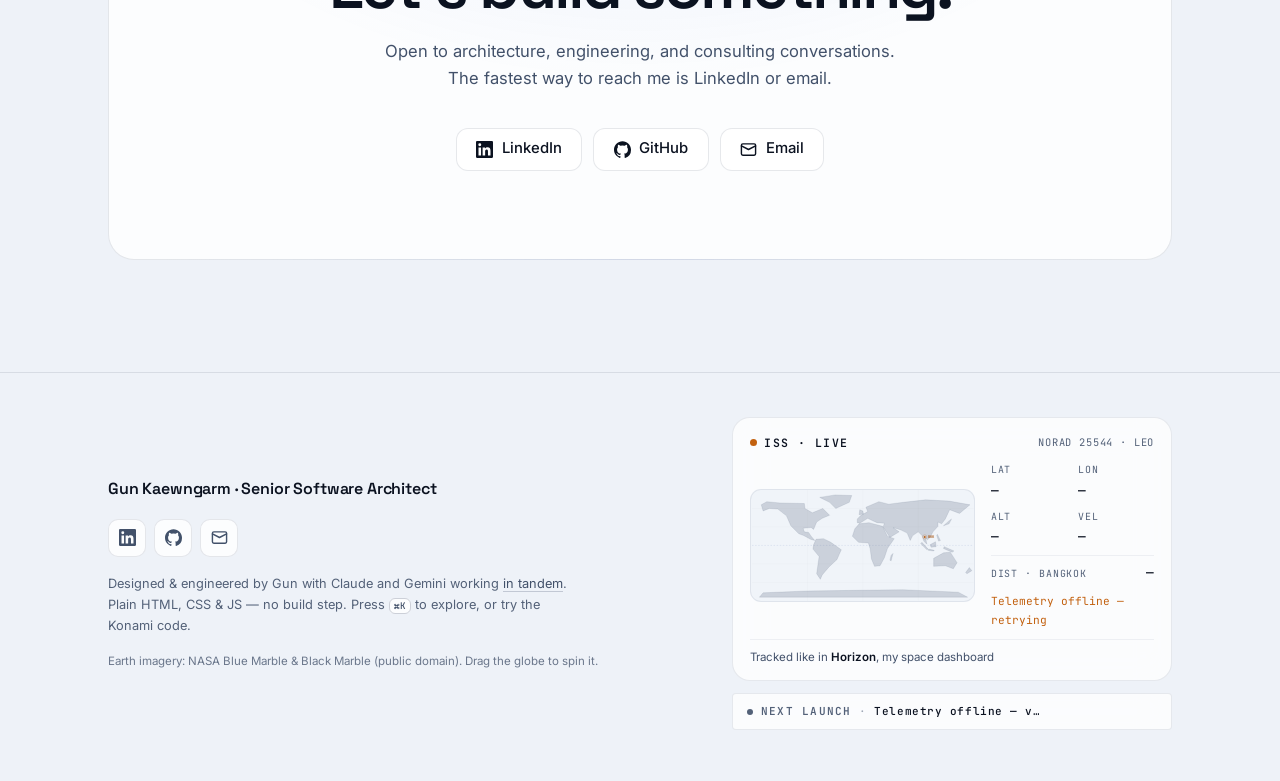
==== commit bc834d70: "feat: harden Gemini worker, add architecture case studies, curate data & static HTML" ====
--- a/index.html
+++ b/index.html
@@ -47,6 +47,7 @@
   <link rel="stylesheet" href="assets/css/styles.css" />
   <link rel="stylesheet" href="assets/css/space-scene.css" />
   <link rel="stylesheet" href="assets/css/mission-ui.css" />
+  <noscript><style>.reveal{opacity:1!important;transform:none!important;}</style></noscript>
 
   <script type="application/ld+json">
   {
@@ -72,15 +73,25 @@
   <!-- Skip link for accessibility -->
   <a href="#main" class="skip-link">Skip to content</a>
 
-  <!-- Navigation -->
+  <!-- Navigation (pre-populated for crawlers & no-JS; enhanced by main.js) -->
   <header class="nav" id="nav">
     <div class="nav__progress" aria-hidden="true"><span></span></div>
     <div class="nav__inner">
       <a href="#top" class="nav__logo" aria-label="Home">
-        <span class="nav__logo-mark" data-logo></span>
-        <span class="nav__logo-text" data-name></span>
+        <span class="nav__logo-mark" data-logo>GK</span>
+        <span class="nav__logo-text" data-name>Gun Kaewngarm</span>
       </a>
-      <nav class="nav__links" data-nav aria-label="Primary"></nav>
+      <nav class="nav__links" data-nav aria-label="Primary">
+        <a href="#about">About</a>
+        <a href="#tandem">Launch</a>
+        <a href="#experience">Experience</a>
+        <a href="#projects">Projects</a>
+        <a href="#education">Education</a>
+        <a href="#contact">Contact</a>
+        <a class="nav__flight nav__arch" href="architecture.html">Architecture</a>
+        <a class="nav__flight" href="launch.html">Flight</a>
+        <a class="nav__flight nav__mars" href="mars.html">Mars</a>
+      </nav>
       <div class="nav__actions">
         <button class="nav__cmd" id="cmdkBtn" type="button" aria-label="Open command palette" title="Command palette"><kbd>⌘K</kbd></button>
         <div class="theme-menu" id="themeMenu">
@@ -94,16 +105,24 @@
   </header>
 
   <main id="main">
-    <!-- Hero -->
+    <!-- Hero (pre-populated for immediate first paint, crawlers & no-JS) -->
     <section class="hero" id="top">
       <div class="hero__bg" aria-hidden="true"></div>
       <div class="hero__inner">
-        <p class="hero__eyebrow" data-hero-location></p>
-        <h1 class="hero__name" data-hero-name></h1>
-        <p class="hero__role" data-hero-role></p>
-        <p class="hero__headline" data-hero-headline></p>
-        <div class="hero__cta" data-hero-cta></div>
-        <a class="hero__launch" href="#tandem" data-hero-launch hidden></a>
+        <p class="hero__eyebrow" data-hero-location>Bangkok, Thailand</p>
+        <h1 class="hero__name" data-hero-name>Gun Kaewngarm</h1>
+        <p class="hero__role" data-hero-role>Senior Software Architect</p>
+        <p class="hero__headline" data-hero-headline>I architect identity, cloud and distributed systems that serve millions — and I still ship the code myself.<span class="hero__creds"><span>Bank of Thailand</span><span>Carnegie Mellon MSE</span><span>Ex-Agoda</span><span>Azure Solutions Architect Expert</span></span></p>
+        <div class="hero__cta" data-hero-cta>
+          <a class="btn btn--primary" href="architecture.html">Architecture &amp; ADRs →</a>
+          <a class="btn btn--flight" href="launch.html">▶ Watch Flight Profile</a>
+          <a class="btn btn--ghost" href="https://www.linkedin.com/in/gun-kaewngarm" target="_blank" rel="noopener">LinkedIn</a>
+          <a class="btn btn--ghost" href="https://github.com/givewgun" target="_blank" rel="noopener">GitHub</a>
+        </div>
+        <a class="hero__launch" href="#tandem" data-hero-launch>
+          <span class="hero__launch-tag">New launch</span>
+          <span class="hero__launch-text"><strong>tandem</strong> <span data-tandem-version>v0.5.0</span> · Claude Code + Gemini as one team</span>
+        </a>
       </div>
       <div class="hero__hud" data-hero-hud aria-hidden="true"></div>
       <a href="#about" class="hero__scroll" aria-label="Scroll down">
@@ -111,15 +130,172 @@
       </a>
     </section>
 
-    <!-- Dynamic sections render here -->
-    <div id="sections"></div>
+    <!-- Static semantic fallback for crawlers, ATS parsers & no-JS; hydrated by main.js -->
+    <div id="sections">
+      <section class="section" id="about">
+        <div class="section__head reveal is-visible">
+          <div class="section__kicker" data-index="01">Mission brief</div>
+          <h2 class="section__title">About</h2>
+        </div>
+        <div class="about__grid reveal is-visible">
+          <div class="about__text">
+            <p>I'm a Software &amp; Enterprise Architect at the Bank of Thailand, where I design and deliver enterprise-scale systems that drive innovation and reliability. My work spans identity &amp; access management serving millions of users, DevOps transformation, cloud adoption, and architecture governance.</p>
+            <p>Beyond architecture, I keep my hands on the keyboard — making sure solutions stay practical, efficient, and maintainable across both professional and personal projects. I hold a Master of Software Engineering from Carnegie Mellon University, fully funded through a Bank of Thailand scholarship.</p>
+            <p>Previously, I built scalable, high-performance systems at Agoda — one of Thailand's top tech companies — and led an IoT backend redesign at Adrich (in partnership with CMU) that scaled from 20,000 to 5 million devices.</p>
+          </div>
+          <div class="about__stats">
+            <div class="stat spot"><div class="stat__value">5M+</div><div class="stat__label">IoT devices scaled to</div></div>
+            <div class="stat spot"><div class="stat__value">2M+</div><div class="stat__label">users served by IAM platform</div></div>
+            <div class="stat spot"><div class="stat__value">4.11</div><div class="stat__label">CMU MSE GPA</div></div>
+            <div class="stat spot"><div class="stat__value">6+</div><div class="stat__label">years building software</div></div>
+          </div>
+        </div>
+      </section>
+
+      <section class="section section--launch" id="tandem">
+        <div class="section__head reveal is-visible">
+          <div class="section__kicker" data-index="02">Latest launch · Nov 2026</div>
+          <h2 class="section__title">Claude Code + Gemini, flying as one team.</h2>
+        </div>
+        <div class="launch">
+          <p class="launch__pitch">tandem is an open-source CLI and MCP bridge that pairs Claude Code with Google Antigravity (Gemini) on the subscriptions you already pay for. No API keys, no runtime dependencies. Either agent can lead, and reviews always go to the other model family.</p>
+          <div class="launch__links">
+            <a class="btn btn--primary" href="https://github.com/givewgun/multi-agents-pc" target="_blank" rel="noopener">GitHub</a>
+            <a class="btn btn--ghost" href="architecture.html#tandem">Architecture (15 ADRs)</a>
+            <a class="btn btn--ghost" href="https://www.npmjs.com/package/tandem-agents" target="_blank" rel="noopener">npm</a>
+          </div>
+        </div>
+      </section>
+
+      <section class="section" id="experience">
+        <div class="section__head reveal is-visible">
+          <div class="section__kicker" data-index="03">Flight log</div>
+          <h2 class="section__title">Experience</h2>
+        </div>
+        <div class="timeline">
+          <div class="tl-item tl-item--current reveal is-visible">
+            <div class="tl-card spot">
+              <div class="tl-top">
+                <div><span class="tl-role">Senior Software Architect</span><div class="tl-company">Bank of Thailand</div></div>
+                <span class="tl-period">Jan 2025 — Present</span>
+              </div>
+              <div class="tl-meta">Bangkok, Thailand</div>
+              <ul class="tl-bullets">
+                <li>Designed and implemented the Bank of Thailand's public Identity &amp; Access Management service (iam.bot.or.th) using .NET 10, Docker, SQL Server, and Azure AD B2C — serving 2M+ users.</li>
+                <li>Led DevOps transformation, golden container image standardization, IGA advisory, Copilot engineering governance, ARB frameworks, and zero-trust architecture consulting.</li>
+              </ul>
+            </div>
+          </div>
+          <div class="tl-item reveal is-visible">
+            <div class="tl-card spot">
+              <div class="tl-top">
+                <div><span class="tl-role">Lead Software Engineer</span><div class="tl-company">Adrich, LLC</div></div>
+                <span class="tl-period">Jan 2024 — Dec 2024</span>
+              </div>
+              <div class="tl-meta">Pittsburgh, PA, USA · In partnership with Carnegie Mellon University</div>
+              <ul class="tl-bullets">
+                <li>Directed architectural redesign of an enterprise IoT backend scaling from 20,000 to 5 million concurrent Smart Label devices using Node.js, FastAPI, API Gateway, message queues, formal ADRs, and C on-device ECL compression (-50% payload).</li>
+              </ul>
+            </div>
+          </div>
+          <div class="tl-item reveal is-visible">
+            <div class="tl-card spot">
+              <div class="tl-top">
+                <div><span class="tl-role">Software Engineer &amp; Associate Software Engineer</span><div class="tl-company">Agoda</div></div>
+                <span class="tl-period">Jun 2020 — Jun 2023</span>
+              </div>
+              <div class="tl-meta">Bangkok, Thailand</div>
+              <ul class="tl-bullets">
+                <li>Built data-intensive customer communication microservices (Scala, Akka, Kafka, Spark, Hadoop, Docker, Kubernetes), Campaign Engine, HTML Template Engine, and Kubernetes/Helm containerization.</li>
+              </ul>
+            </div>
+          </div>
+        </div>
+      </section>
+
+      <section class="section" id="projects">
+        <div class="section__head reveal is-visible">
+          <div class="section__kicker" data-index="05">Missions flown</div>
+          <h2 class="section__title">Selected Systems</h2>
+        </div>
+        <div class="projects__grid">
+          <article class="project-card spot project-card--featured reveal is-visible">
+            <h3 class="project-card__title">Legion</h3>
+            <div class="project-card__org">Multi-Agent Consensus Engine · 36 ADRs</div>
+            <p class="project-card__desc">Leaderless multi-agent stock-signal engine over NATS with BFT-flavored weighted aggregation, Pearson redundancy-discounted quorum, anti-herding guards, crash-recoverable emitter, and outbox-decoupled execution.</p>
+            <a class="project-card__more" href="architecture.html#legion">Architecture &amp; 36 ADRs →</a>
+          </article>
+          <article class="project-card spot reveal is-visible">
+            <h3 class="project-card__title">Oculory</h3>
+            <div class="project-card__org">Three-Pillar Observability Platform · Self-hosted</div>
+            <p class="project-card__desc">Unified Grafana observability platform (Prometheus, Loki, Tempo, Alloy) on Oracle Always-Free ARM64 with NATS traceparent stitching and Cloudflare Access ingress.</p>
+            <a class="project-card__more" href="architecture.html#oculory">Architecture &amp; 3-Pillar Stack →</a>
+          </article>
+          <article class="project-card spot reveal is-visible">
+            <h3 class="project-card__title">Horizon</h3>
+            <div class="project-card__org">Resilient Space &amp; Earth Telemetry · 6 ADRs</div>
+            <p class="project-card__desc">Single-process Fastify + React/CesiumJS dashboard with single-flight TTL caching, last-known-good stale fallback, and honest freshness badges across 7+ third-party APIs.</p>
+            <a class="project-card__more" href="architecture.html#horizon">Architecture &amp; 6 ADRs →</a>
+          </article>
+          <article class="project-card spot reveal is-visible">
+            <h3 class="project-card__title">GunVest</h3>
+            <div class="project-card__org">Investment Command Center · 10 ADRs</div>
+            <p class="project-card__desc">Full-stack investment command center aggregating Finnhub, StockTwits, Reddit, GDELT, and Google Gemini with PostgreSQL and Socket.io.</p>
+            <a class="project-card__more" href="https://github.com/givewgun/gunvest-public/blob/main/docs/ARCHITECTURE.md" target="_blank" rel="noopener">Architecture &amp; 10 ADRs →</a>
+          </article>
+        </div>
+        <div class="arch-callout spot reveal is-visible">
+          <div>
+            <p class="arch-callout__kicker">Architecture &amp; Design Records</p>
+            <p class="arch-callout__text">System diagrams, 65+ public ADRs, rejected alternatives, and failure-mode engineering across Legion, tandem, Oculory, and Horizon.</p>
+          </div>
+          <a class="btn btn--primary" href="architecture.html">Read case studies →</a>
+        </div>
+      </section>
+
+      <section class="section" id="education">
+        <div class="section__head reveal is-visible">
+          <div class="section__kicker" data-index="08">Training</div>
+          <h2 class="section__title">Education &amp; Credentials</h2>
+        </div>
+        <div class="card-grid">
+          <div class="info-card spot reveal is-visible">
+            <div class="info-card__title">Carnegie Mellon University</div>
+            <div class="info-card__sub">Master of Software Engineering · GPA 4.11</div>
+            <div class="info-card__meta">Aug 2023 – Dec 2024 · Pittsburgh, PA, USA · Bank of Thailand Full-Ride Scholarship</div>
+          </div>
+          <div class="info-card spot reveal is-visible">
+            <div class="info-card__title">Chulalongkorn University</div>
+            <div class="info-card__sub">B.Eng. Computer Engineering · GPA 3.65</div>
+            <div class="info-card__meta">2016 – 2020 · Bangkok, Thailand · Microsoft Certified: Azure Solutions Architect Expert</div>
+          </div>
+        </div>
+      </section>
+
+      <section class="section contact" id="contact">
+        <div class="contact__panel spot reveal is-visible">
+          <div class="section__kicker contact__kicker" data-index="10">Open channel</div>
+          <h2 class="contact__title">Let's build something.</h2>
+          <p class="contact__text">Open to architecture, engineering, and consulting conversations. The fastest way to reach me is LinkedIn or email.</p>
+          <div class="contact__links">
+            <a class="btn btn--ghost" href="https://www.linkedin.com/in/gun-kaewngarm" target="_blank" rel="noopener">LinkedIn</a>
+            <a class="btn btn--ghost" href="https://github.com/givewgun" target="_blank" rel="noopener">GitHub</a>
+            <a class="btn btn--ghost" href="mailto:gun.kaewngarm@gmail.com">Email</a>
+          </div>
+        </div>
+      </section>
+    </div>
   </main>
 
   <footer class="footer">
     <div class="footer__inner">
       <div class="footer__brand">
-        <p class="footer__name" data-footer-name></p>
-        <div class="footer__links" data-footer-links></div>
+        <p class="footer__name" data-footer-name>Gun Kaewngarm · Senior Software Architect</p>
+        <div class="footer__links" data-footer-links>
+          <a href="https://www.linkedin.com/in/gun-kaewngarm" target="_blank" rel="noopener" aria-label="LinkedIn">in</a>
+          <a href="https://github.com/givewgun" target="_blank" rel="noopener" aria-label="GitHub">gh</a>
+          <a href="mailto:gun.kaewngarm@gmail.com" aria-label="Email">@</a>
+        </div>
         <p class="footer__note">Designed &amp; engineered by Gun with Claude and Gemini working <a href="#tandem">in tandem</a>. Plain HTML, CSS &amp; JS — no build step. Press <kbd>⌘K</kbd> to explore, or try the Konami code.</p>
         <p class="footer__credit">Earth imagery: NASA Blue Marble &amp; Black Marble (public domain). Drag the globe to spin it.</p>
       </div>
--- a/assets/css/styles.css
+++ b/assets/css/styles.css
@@ -1074,3 +1074,105 @@
   gap: 0.75rem;
   width: 100%;
 }
+
+/* Flight Profile chapter chips on Experience & Education cards (additive) */
+.tl-aside {
+  display: flex;
+  flex-direction: column;
+  align-items: flex-end;
+  gap: 0.4rem;
+}
+@media (max-width: 640px) {
+  .tl-aside {
+    flex-direction: row;
+    flex-wrap: wrap;
+    align-items: center;
+    gap: 0.4rem 0.75rem;
+  }
+}
+.info-card__meta--flight {
+  display: flex;
+  flex-wrap: wrap;
+  align-items: center;
+  justify-content: space-between;
+  gap: 0.4rem 0.75rem;
+}
+.flight-chip {
+  display: inline-flex;
+  align-items: center;
+  gap: 0.38em;
+  font-family: var(--font-mono);
+  font-size: 0.68rem;
+  font-weight: 500;
+  letter-spacing: 0.06em;
+  text-transform: uppercase;
+  font-variant-numeric: tabular-nums;
+  line-height: 1.2;
+  white-space: nowrap;
+  color: var(--text-dim);
+  background: transparent;
+  border: 1px solid var(--border);
+  border-radius: 999px;
+  padding: 0.22rem 0.58rem;
+  transition: color var(--transition), border-color var(--transition), background var(--transition);
+}
+.flight-chip__play {
+  font-size: 0.76em;
+  line-height: 1;
+  color: var(--text-dim);
+  transition: color var(--transition);
+}
+.flight-chip:hover,
+.flight-chip:focus-visible {
+  color: var(--accent);
+  border-color: var(--accent);
+  background: var(--accent-soft);
+}
+.flight-chip:hover .flight-chip__play,
+.flight-chip:focus-visible .flight-chip__play {
+  color: var(--accent);
+}
+/* Architecture nav pill & projects architecture callout */
+.nav__links a.nav__arch {
+  margin-left: 0.35rem;
+  border-color: color-mix(in srgb, var(--ok) 45%, var(--border));
+  background: color-mix(in srgb, var(--ok) 10%, transparent);
+}
+.nav__links a.nav__arch:hover { border-color: var(--ok); color: var(--ok); }
+.nav__links a.nav__flight:not(.nav__arch) { margin-left: 0.35rem; }
+.arch-callout {
+  margin-top: 1.25rem;
+  padding: 1.45rem 1.65rem;
+  display: flex;
+  flex-wrap: wrap;
+  align-items: center;
+  justify-content: space-between;
+  gap: 1.2rem;
+}
+.arch-callout__kicker {
+  font-family: var(--font-mono);
+  font-size: 0.7rem;
+  letter-spacing: 0.14em;
+  text-transform: uppercase;
+  color: var(--ok);
+}
+.arch-callout__text {
+  color: var(--text-soft);
+  font-size: 0.94rem;
+  margin-top: 0.35rem;
+  max-width: 660px;
+}
+/* Mars nav link: Mars-orange accent next to Flight */
+.nav__links a.nav__mars { margin-left: 0.35rem; border-color: color-mix(in srgb, #e0703a 45%, var(--border)); }
+.nav__links a.nav__mars:hover { border-color: #e0703a; color: #e0703a; }
+/* Keep the nav on one line now that it carries Architecture + Flight + Mars */
+.nav__logo-text, .nav__links a, .nav__cmd kbd { white-space: nowrap; }
+@media (min-width: 921px) and (max-width: 1280px) {
+  .nav__links a { padding: 0.45rem 0.5rem; font-size: 0.82rem; }
+  .nav__links a.nav__arch,
+  .nav__links a.nav__flight:not(.nav__arch),
+  .nav__links a.nav__mars { margin-left: 0.2rem; }
+}
+@media (min-width: 921px) and (max-width: 1080px) {
+  .nav__logo-text { display: none; }
+}
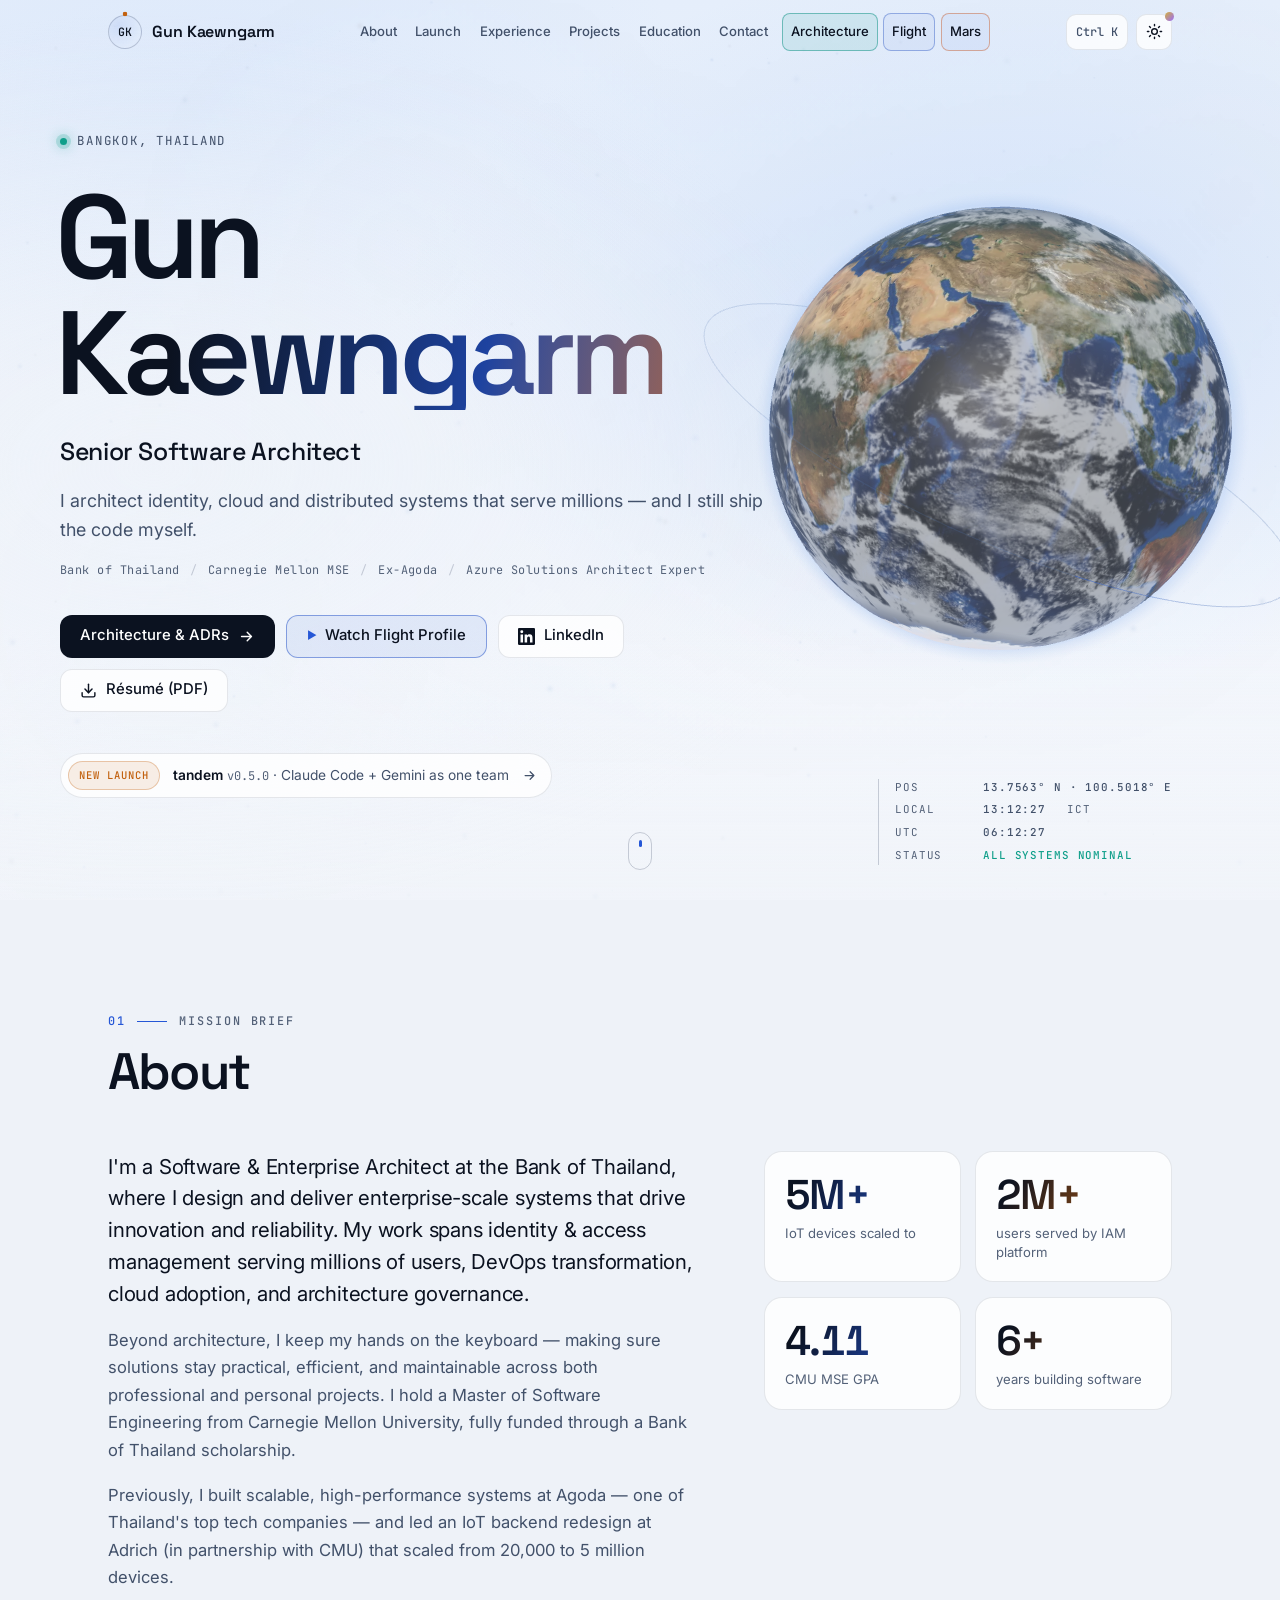
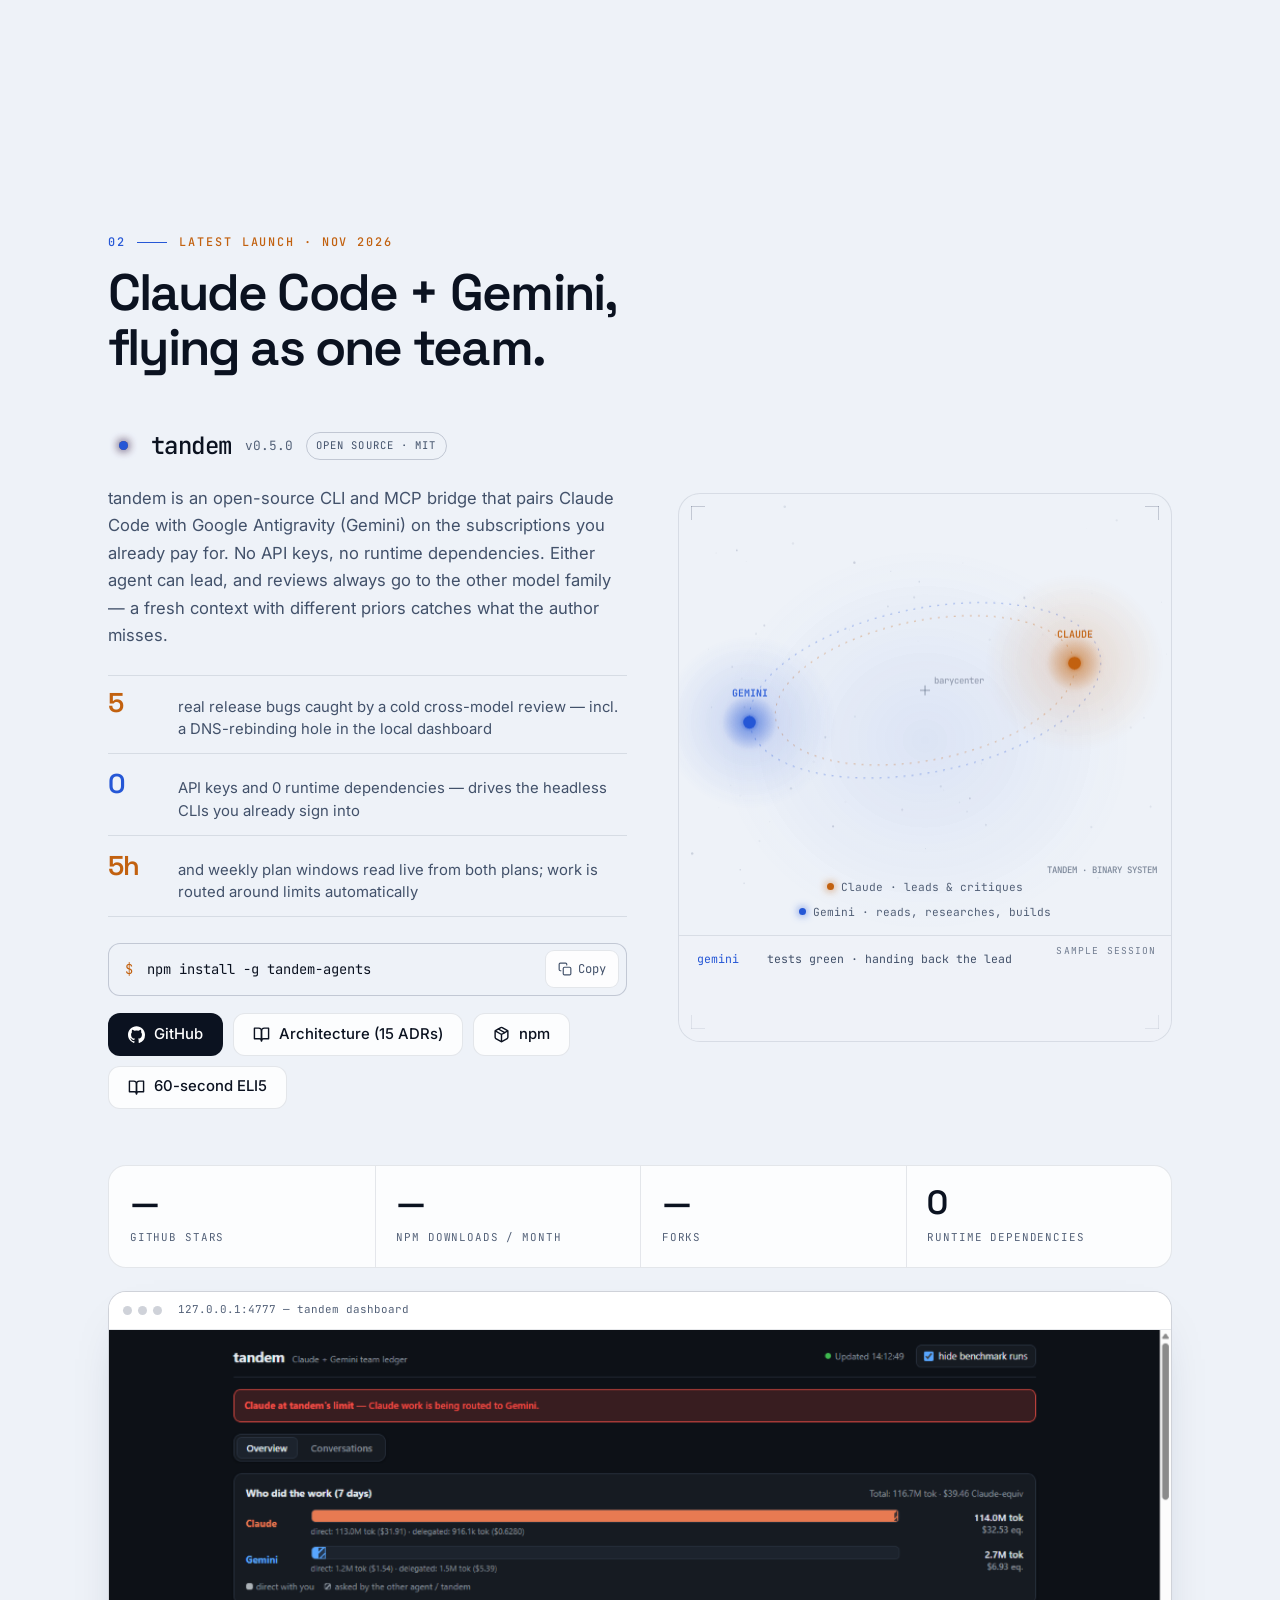
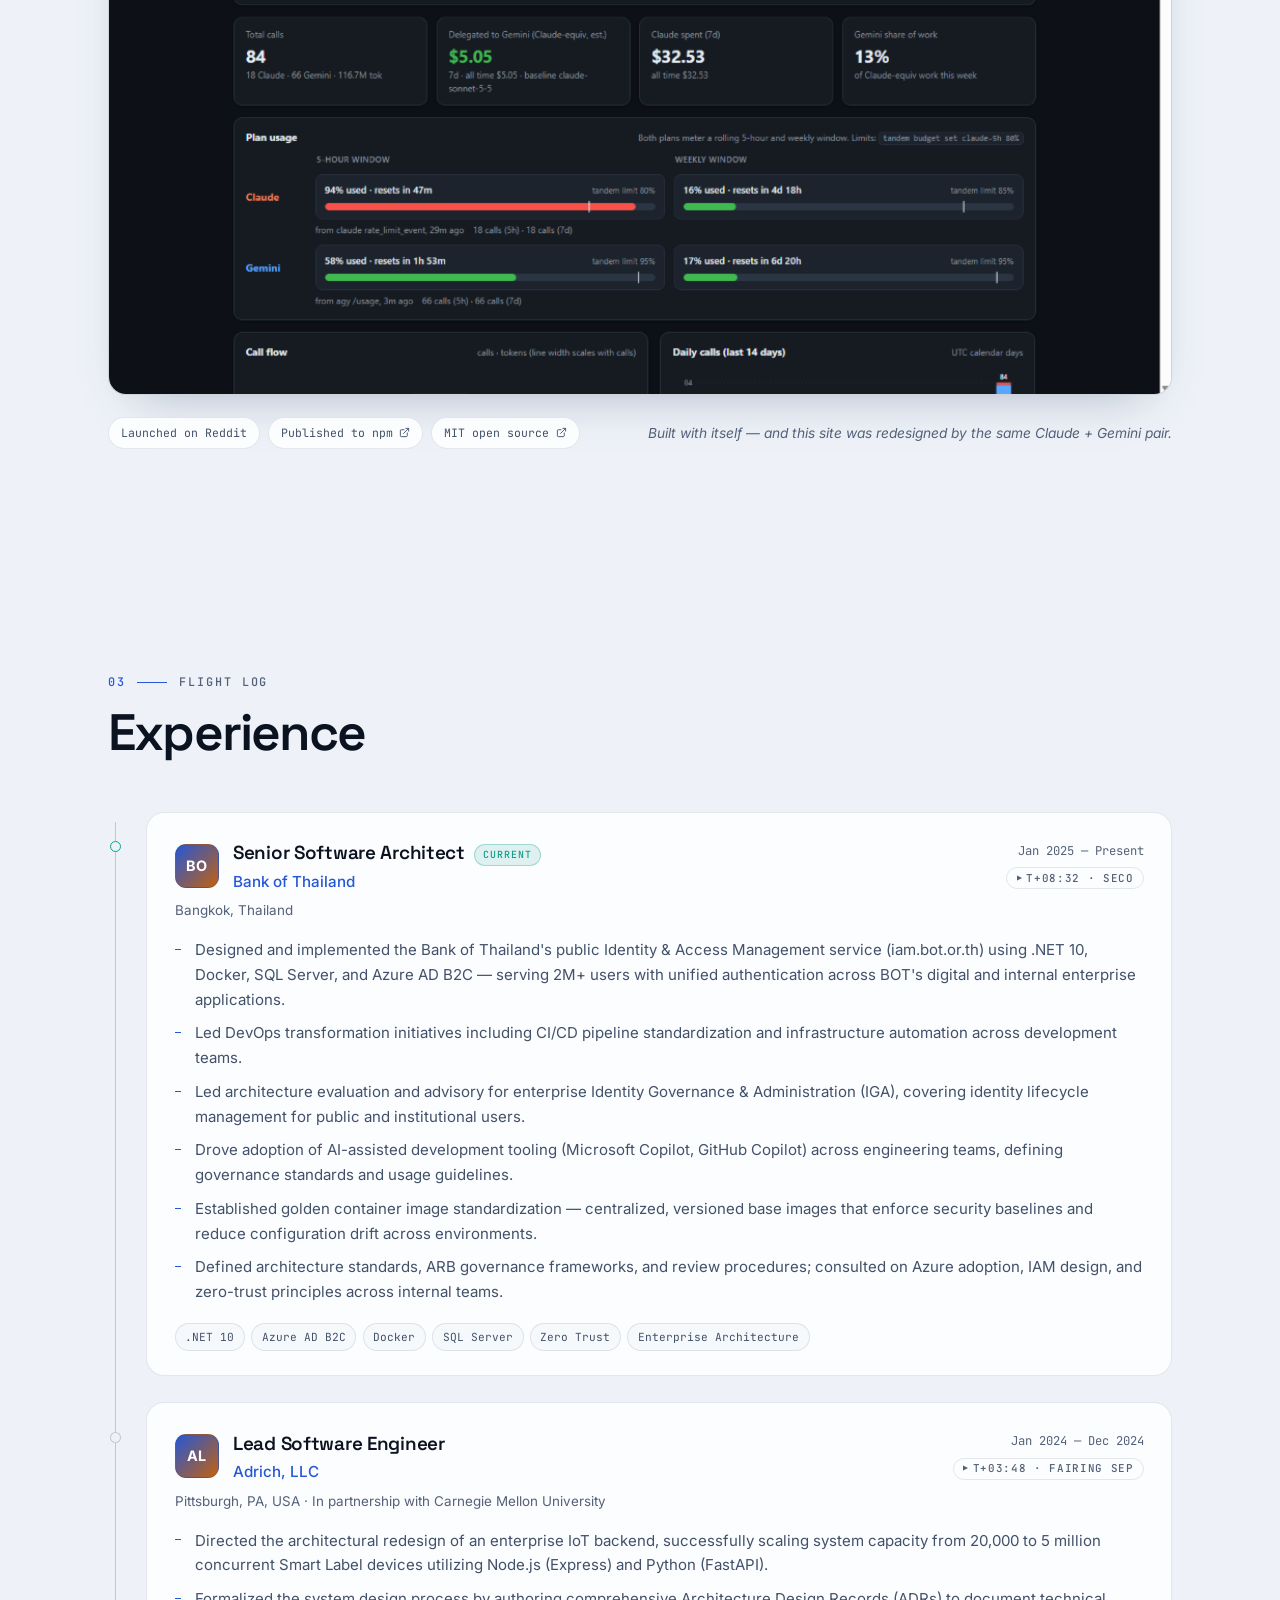
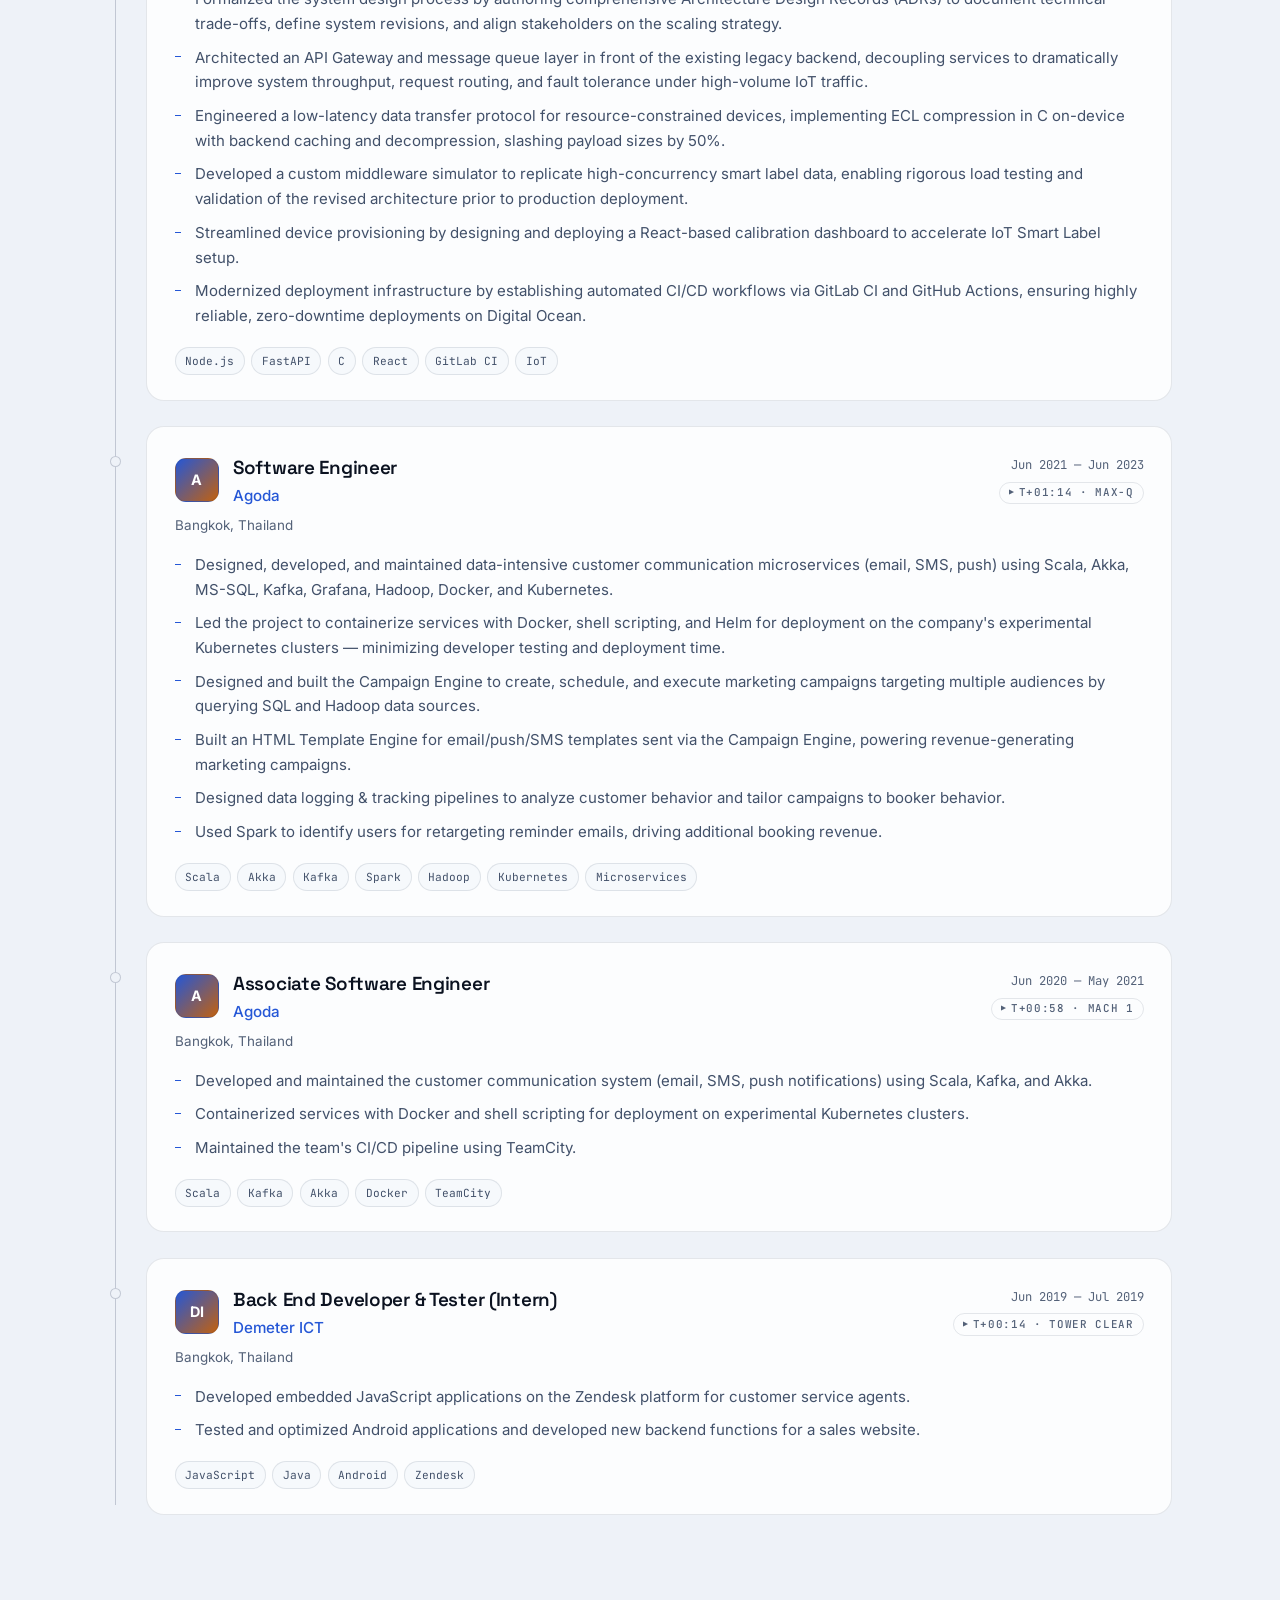
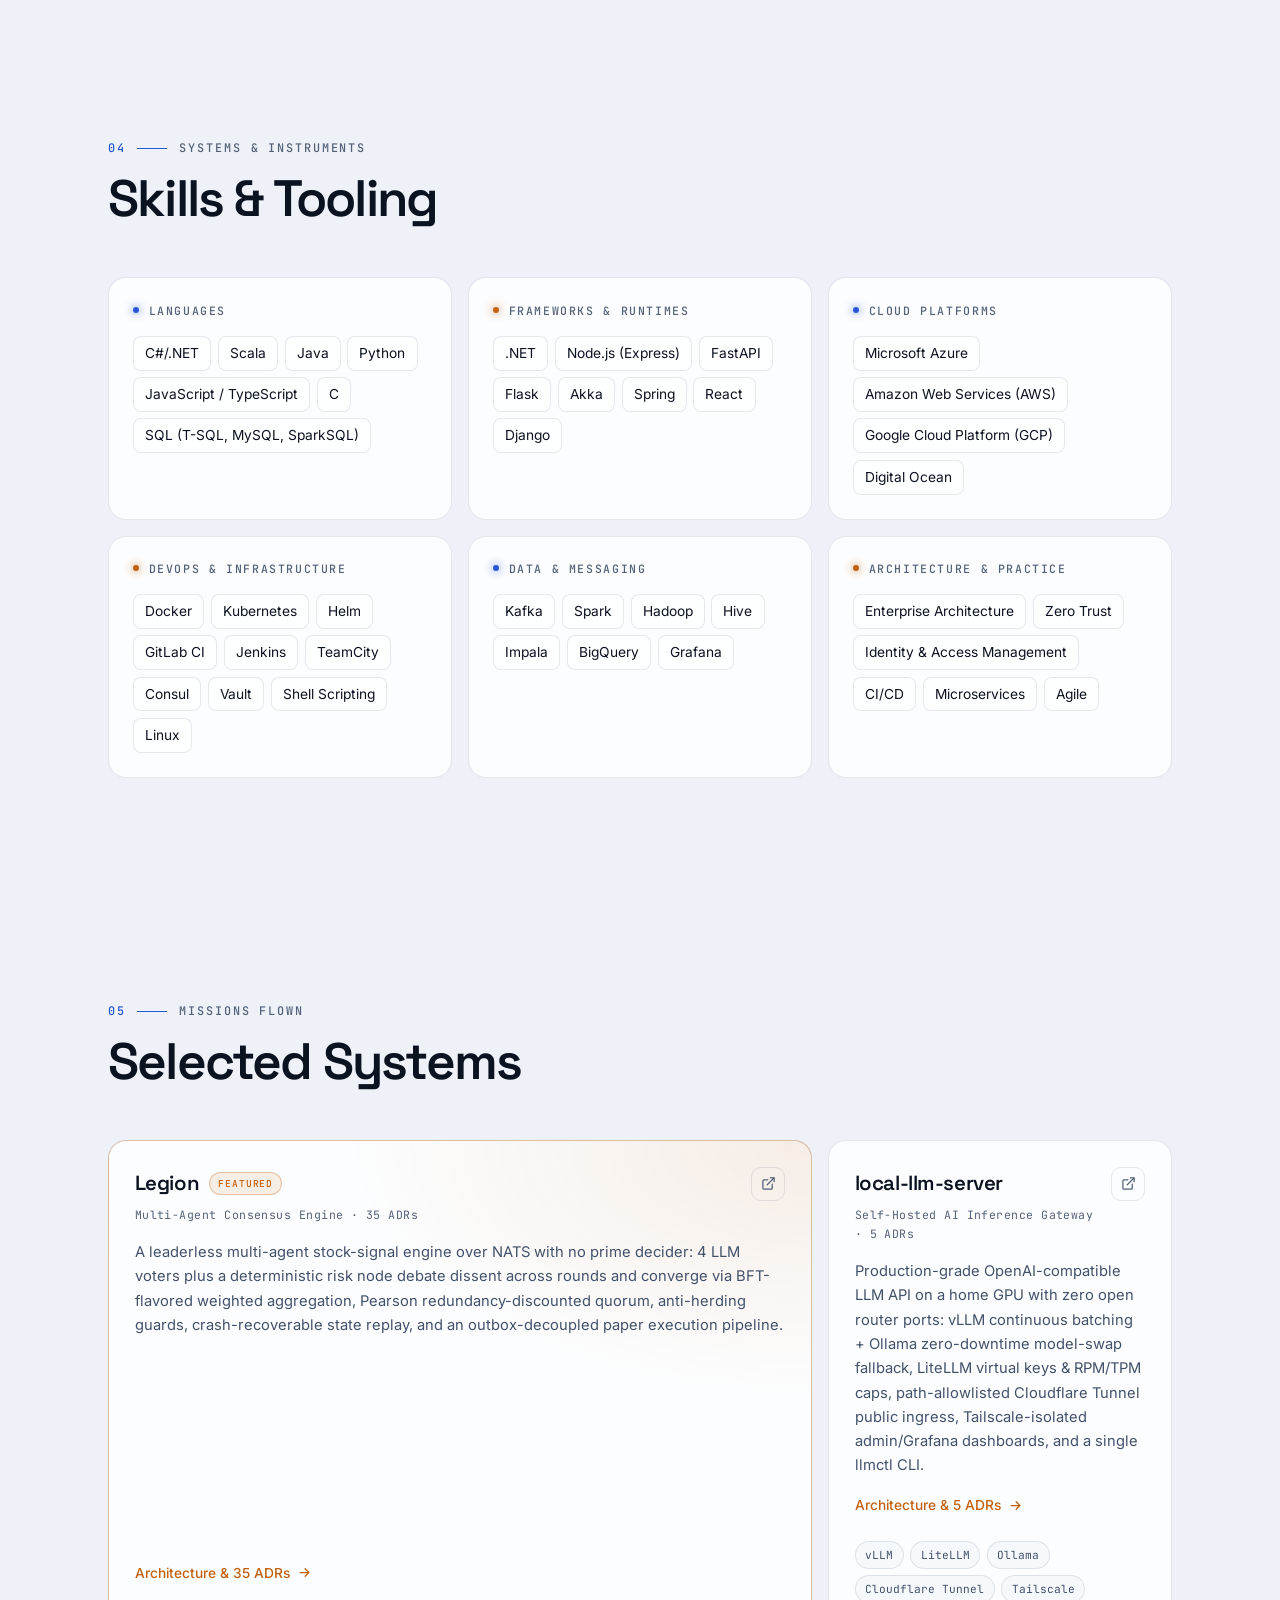
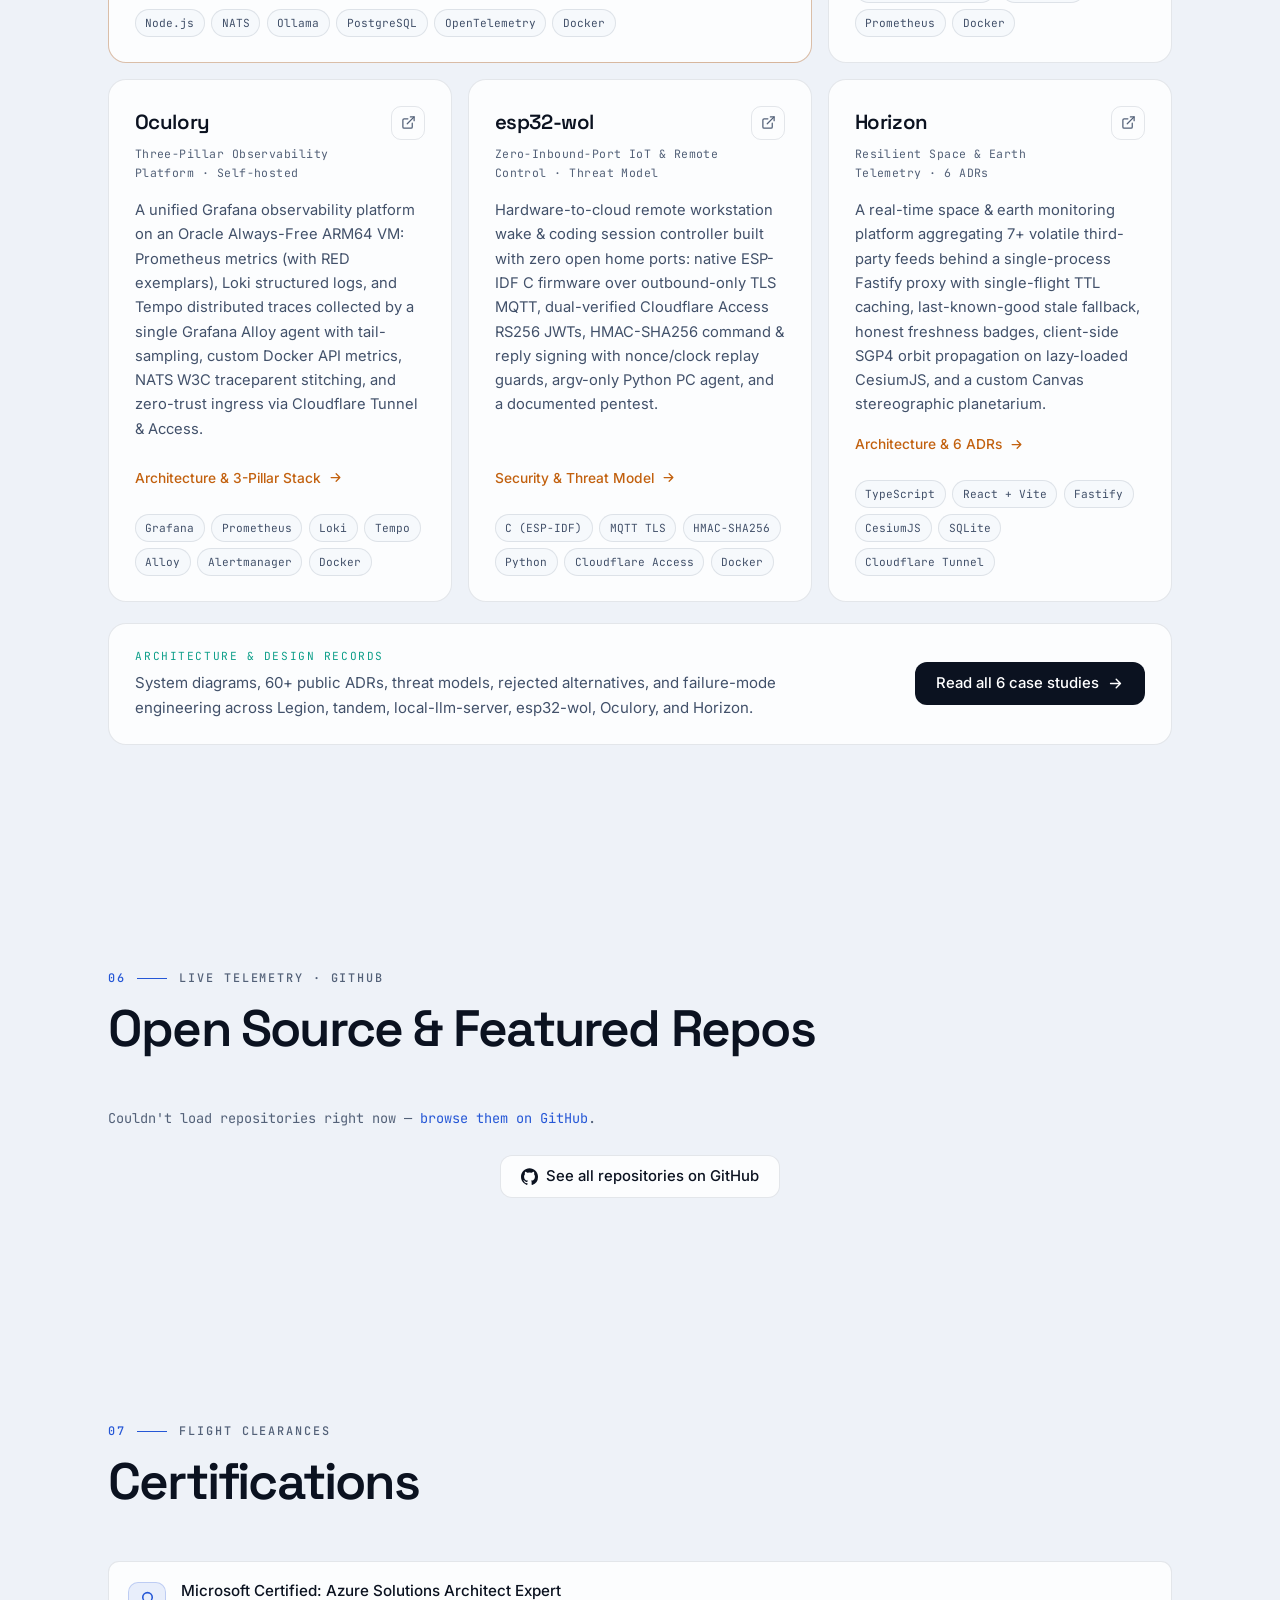
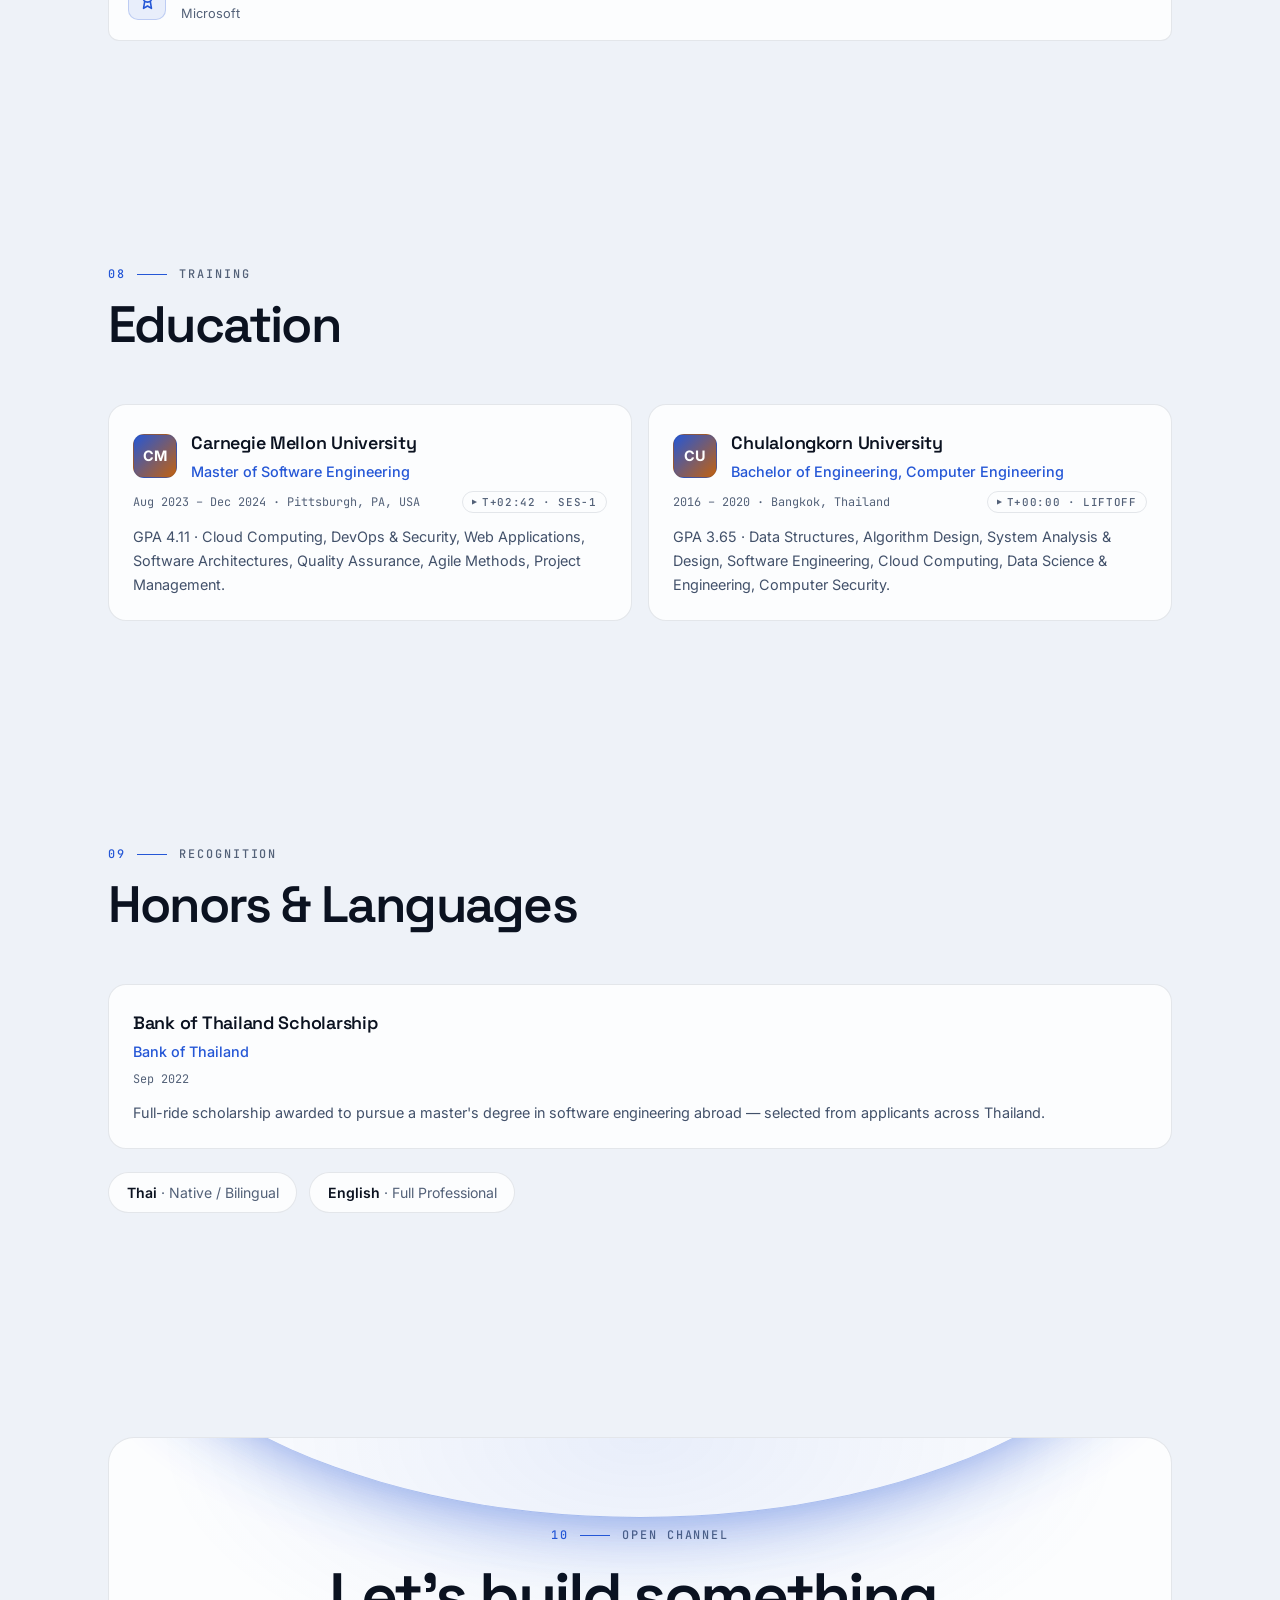
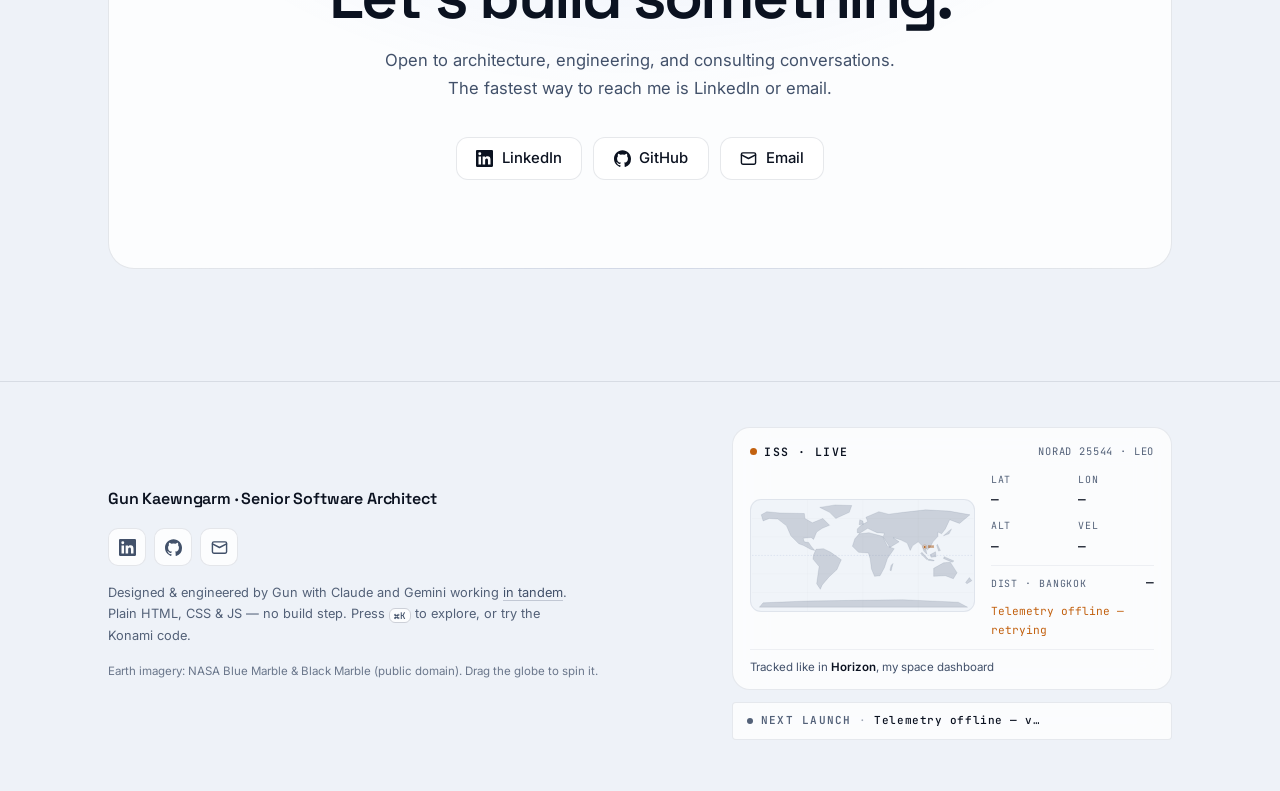
==== commit 8f195a55: "feat(architecture): add local-llm-server and esp32-wol case studies, tighten repo curation" ====
--- a/index.html
+++ b/index.html
@@ -221,9 +221,15 @@
         <div class="projects__grid">
           <article class="project-card spot project-card--featured reveal is-visible">
             <h3 class="project-card__title">Legion</h3>
-            <div class="project-card__org">Multi-Agent Consensus Engine · 36 ADRs</div>
+            <div class="project-card__org">Multi-Agent Consensus Engine · 35 ADRs</div>
             <p class="project-card__desc">Leaderless multi-agent stock-signal engine over NATS with BFT-flavored weighted aggregation, Pearson redundancy-discounted quorum, anti-herding guards, crash-recoverable emitter, and outbox-decoupled execution.</p>
-            <a class="project-card__more" href="architecture.html#legion">Architecture &amp; 36 ADRs →</a>
+            <a class="project-card__more" href="architecture.html#legion">Architecture &amp; 35 ADRs →</a>
+          </article>
+          <article class="project-card spot reveal is-visible">
+            <h3 class="project-card__title">local-llm-server</h3>
+            <div class="project-card__org">Self-Hosted AI Inference Gateway · 5 ADRs</div>
+            <p class="project-card__desc">Production OpenAI-compatible LLM API on a home GPU with vLLM + Ollama fallback, LiteLLM virtual keys, path-allowlisted Cloudflare Tunnel ingress, and Tailscale-only admin &amp; Grafana dashboards.</p>
+            <a class="project-card__more" href="architecture.html#local-llm-server">Architecture &amp; 5 ADRs →</a>
           </article>
           <article class="project-card spot reveal is-visible">
             <h3 class="project-card__title">Oculory</h3>
@@ -232,24 +238,24 @@
             <a class="project-card__more" href="architecture.html#oculory">Architecture &amp; 3-Pillar Stack →</a>
           </article>
           <article class="project-card spot reveal is-visible">
+            <h3 class="project-card__title">esp32-wol</h3>
+            <div class="project-card__org">Zero-Inbound-Port IoT &amp; Remote Control · Threat Model</div>
+            <p class="project-card__desc">Hardware-to-cloud remote workstation wake &amp; session controller: ESP-IDF C firmware over outbound-only TLS MQTT, dual-verified Cloudflare Access JWTs, HMAC-SHA256 signed commands, and a documented pentest.</p>
+            <a class="project-card__more" href="architecture.html#esp32-wol">Security &amp; Threat Model →</a>
+          </article>
+          <article class="project-card spot reveal is-visible">
             <h3 class="project-card__title">Horizon</h3>
             <div class="project-card__org">Resilient Space &amp; Earth Telemetry · 6 ADRs</div>
             <p class="project-card__desc">Single-process Fastify + React/CesiumJS dashboard with single-flight TTL caching, last-known-good stale fallback, and honest freshness badges across 7+ third-party APIs.</p>
             <a class="project-card__more" href="architecture.html#horizon">Architecture &amp; 6 ADRs →</a>
           </article>
-          <article class="project-card spot reveal is-visible">
-            <h3 class="project-card__title">GunVest</h3>
-            <div class="project-card__org">Investment Command Center · 10 ADRs</div>
-            <p class="project-card__desc">Full-stack investment command center aggregating Finnhub, StockTwits, Reddit, GDELT, and Google Gemini with PostgreSQL and Socket.io.</p>
-            <a class="project-card__more" href="https://github.com/givewgun/gunvest-public/blob/main/docs/ARCHITECTURE.md" target="_blank" rel="noopener">Architecture &amp; 10 ADRs →</a>
-          </article>
         </div>
         <div class="arch-callout spot reveal is-visible">
           <div>
             <p class="arch-callout__kicker">Architecture &amp; Design Records</p>
-            <p class="arch-callout__text">System diagrams, 65+ public ADRs, rejected alternatives, and failure-mode engineering across Legion, tandem, Oculory, and Horizon.</p>
-          </div>
-          <a class="btn btn--primary" href="architecture.html">Read case studies →</a>
+            <p class="arch-callout__text">System diagrams, 60+ public ADRs, threat models, rejected alternatives, and failure-mode engineering across Legion, tandem, local-llm-server, esp32-wol, Oculory, and Horizon.</p>
+          </div>
+          <a class="btn btn--primary" href="architecture.html">Read all 6 case studies →</a>
         </div>
       </section>
 
